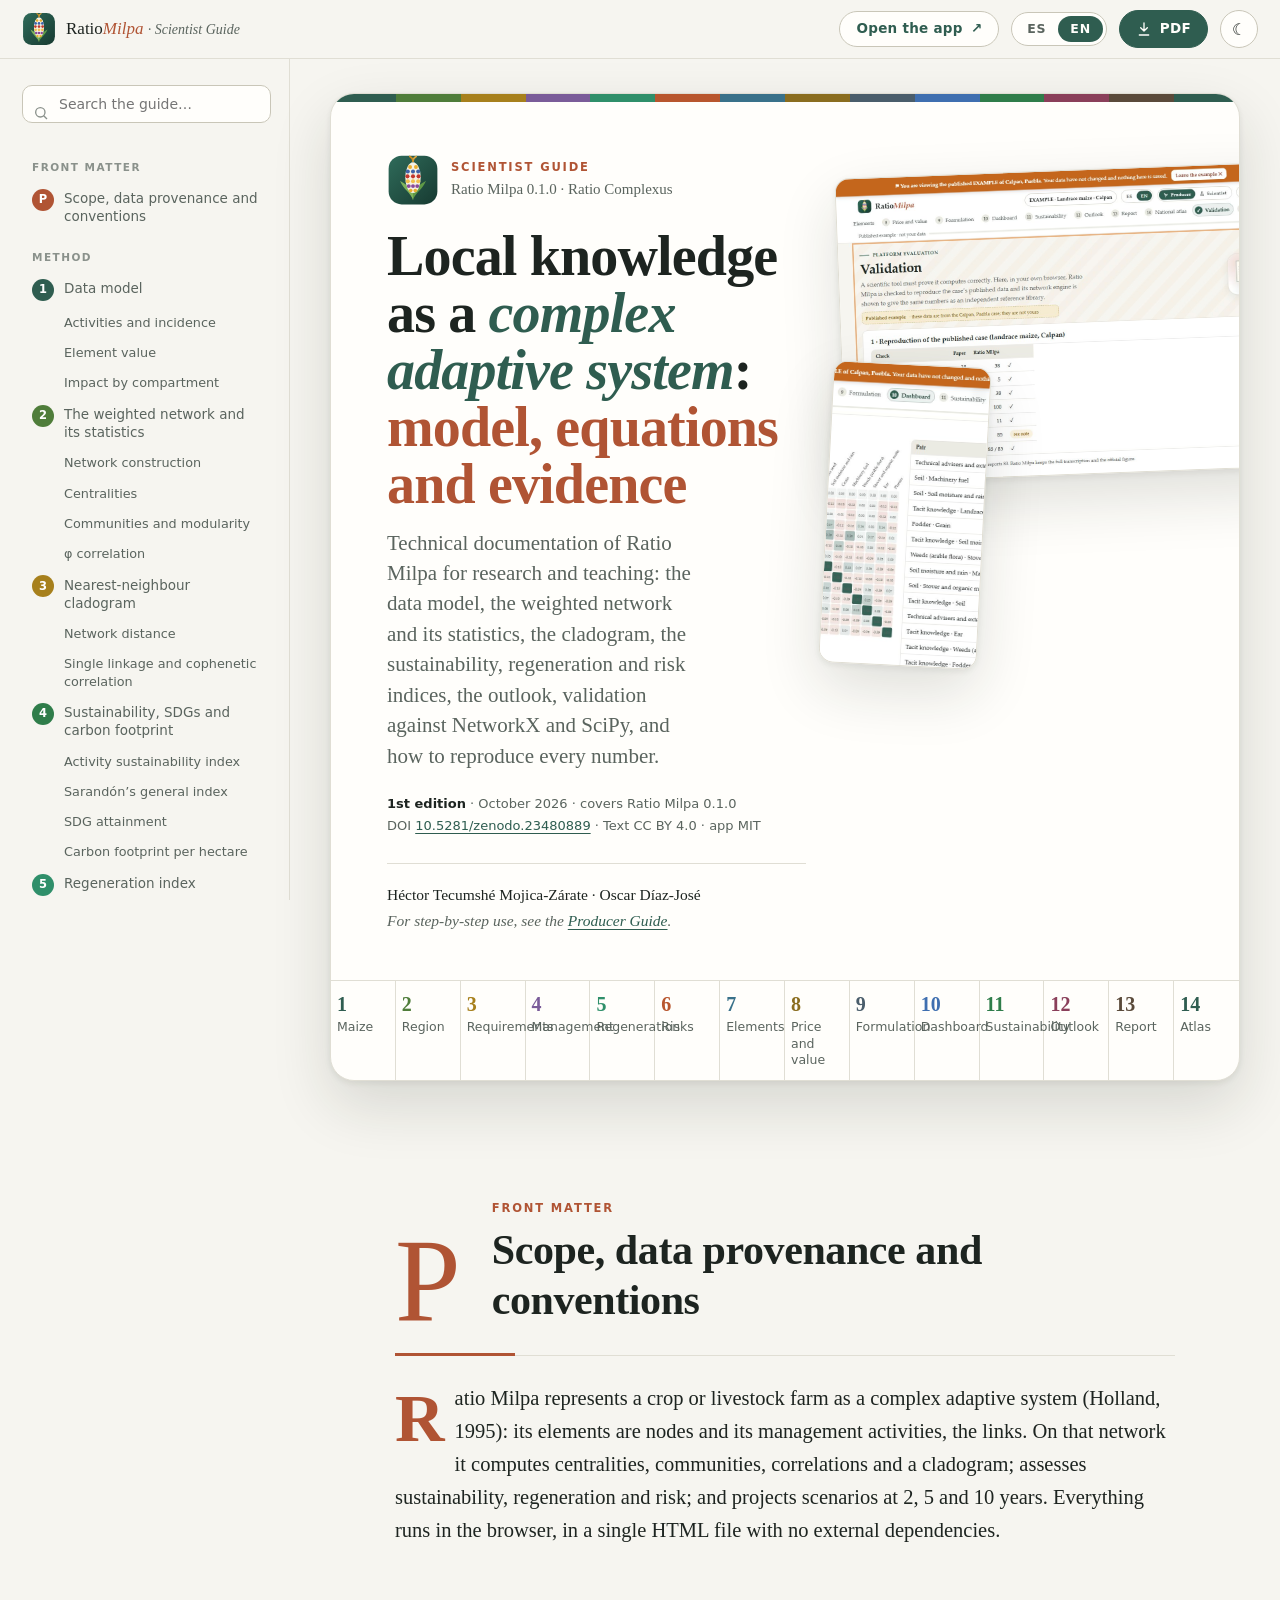
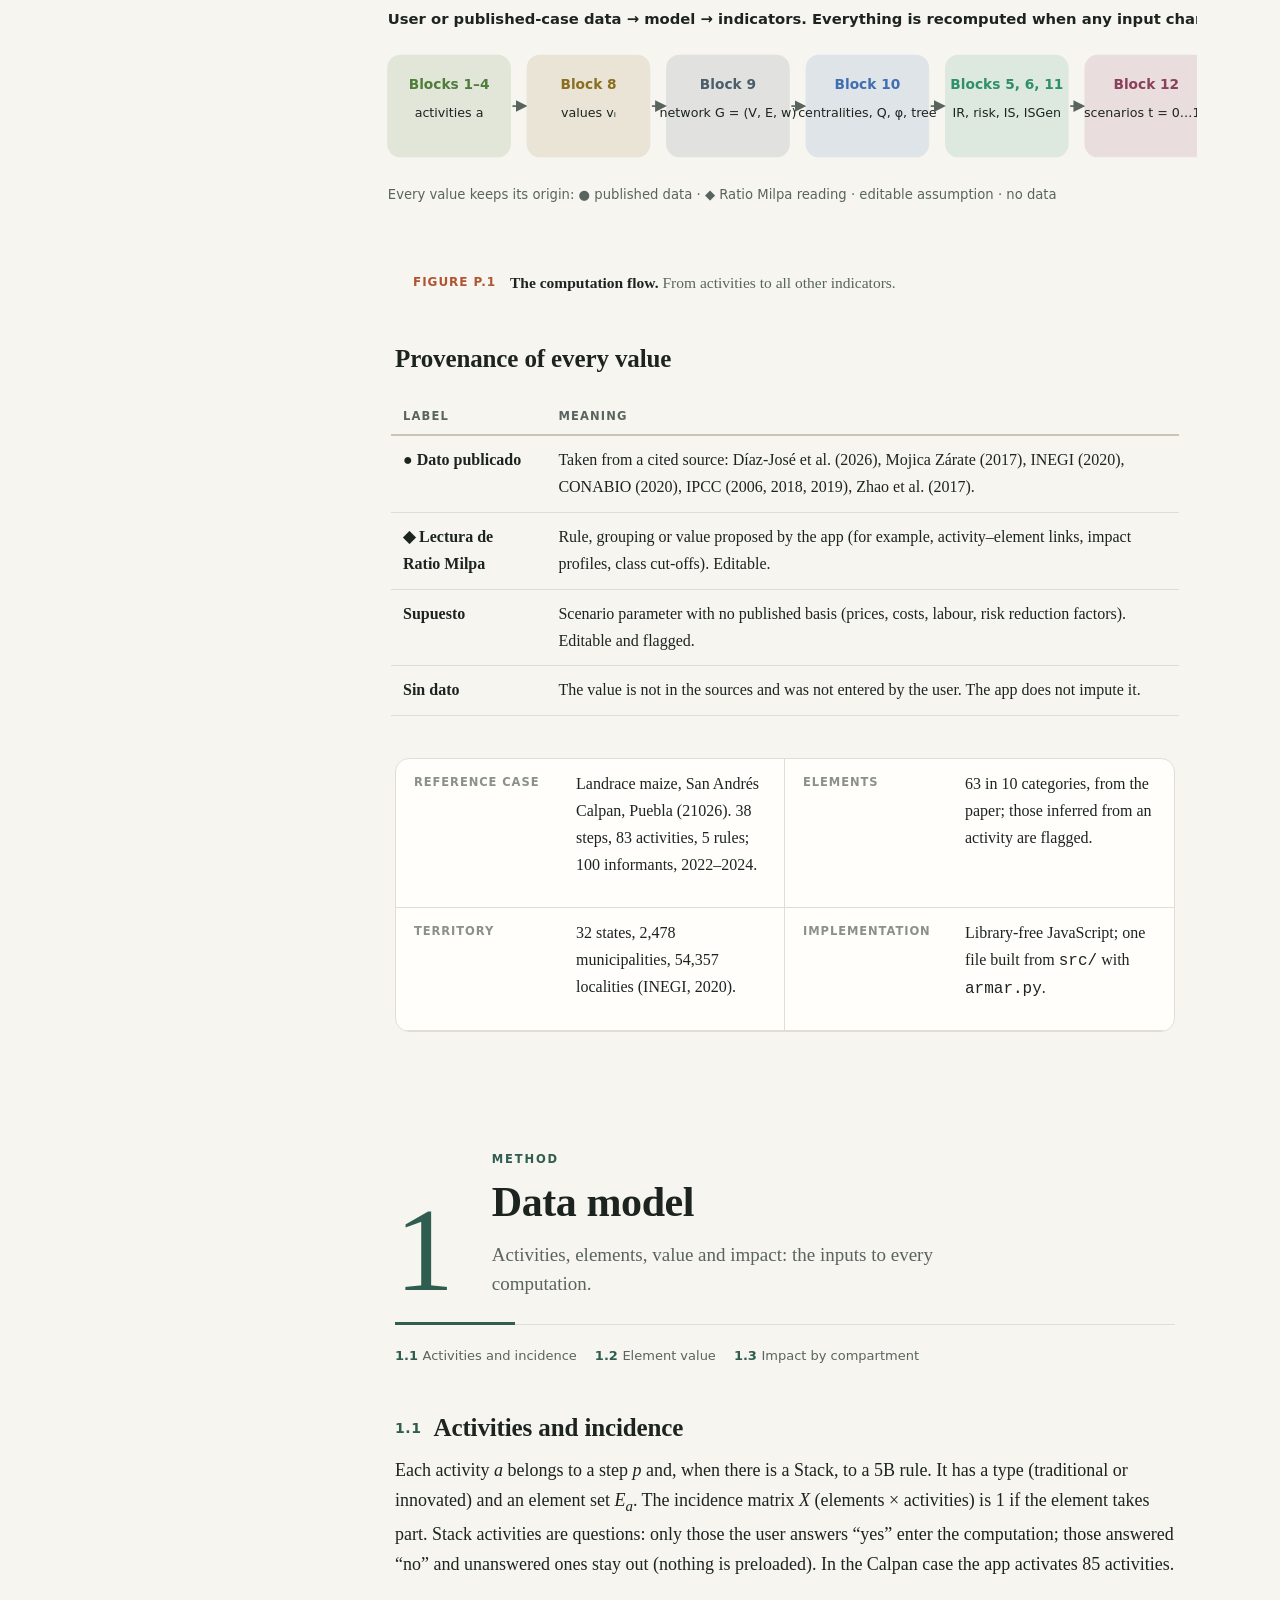
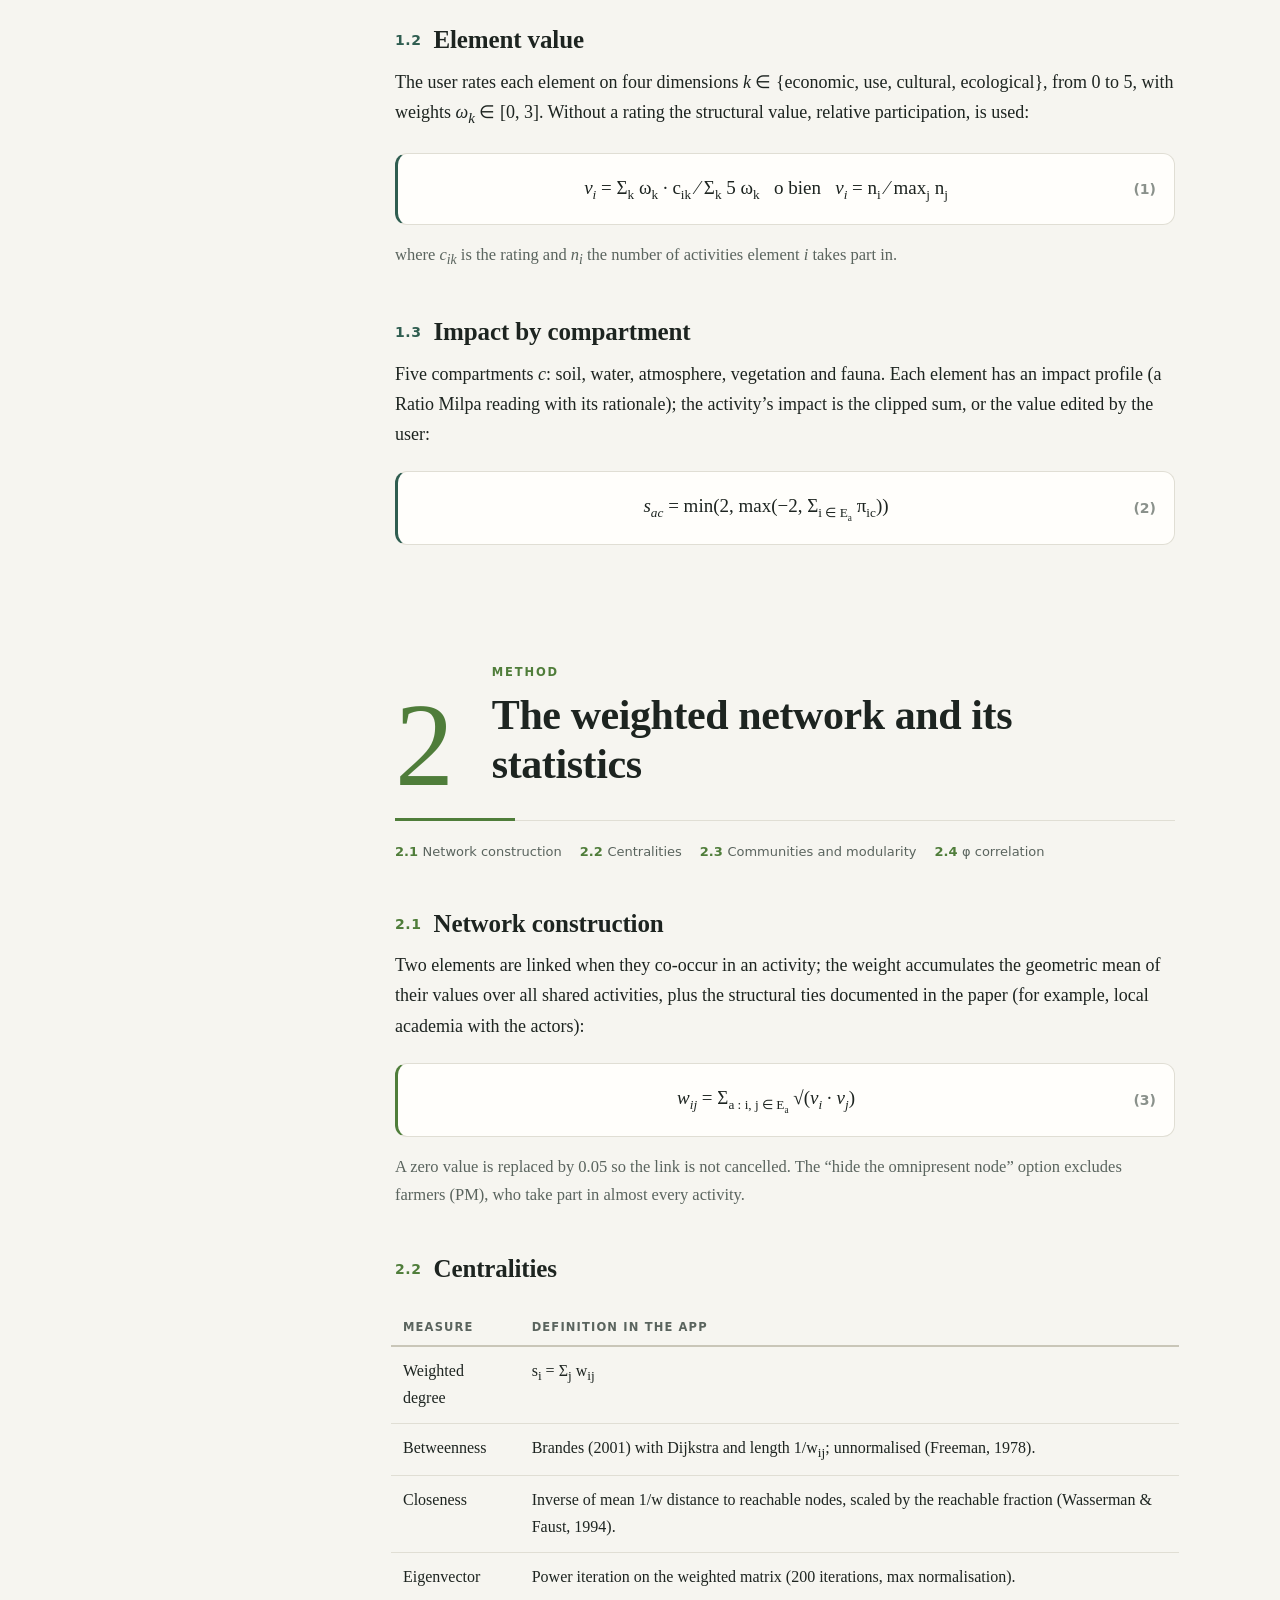
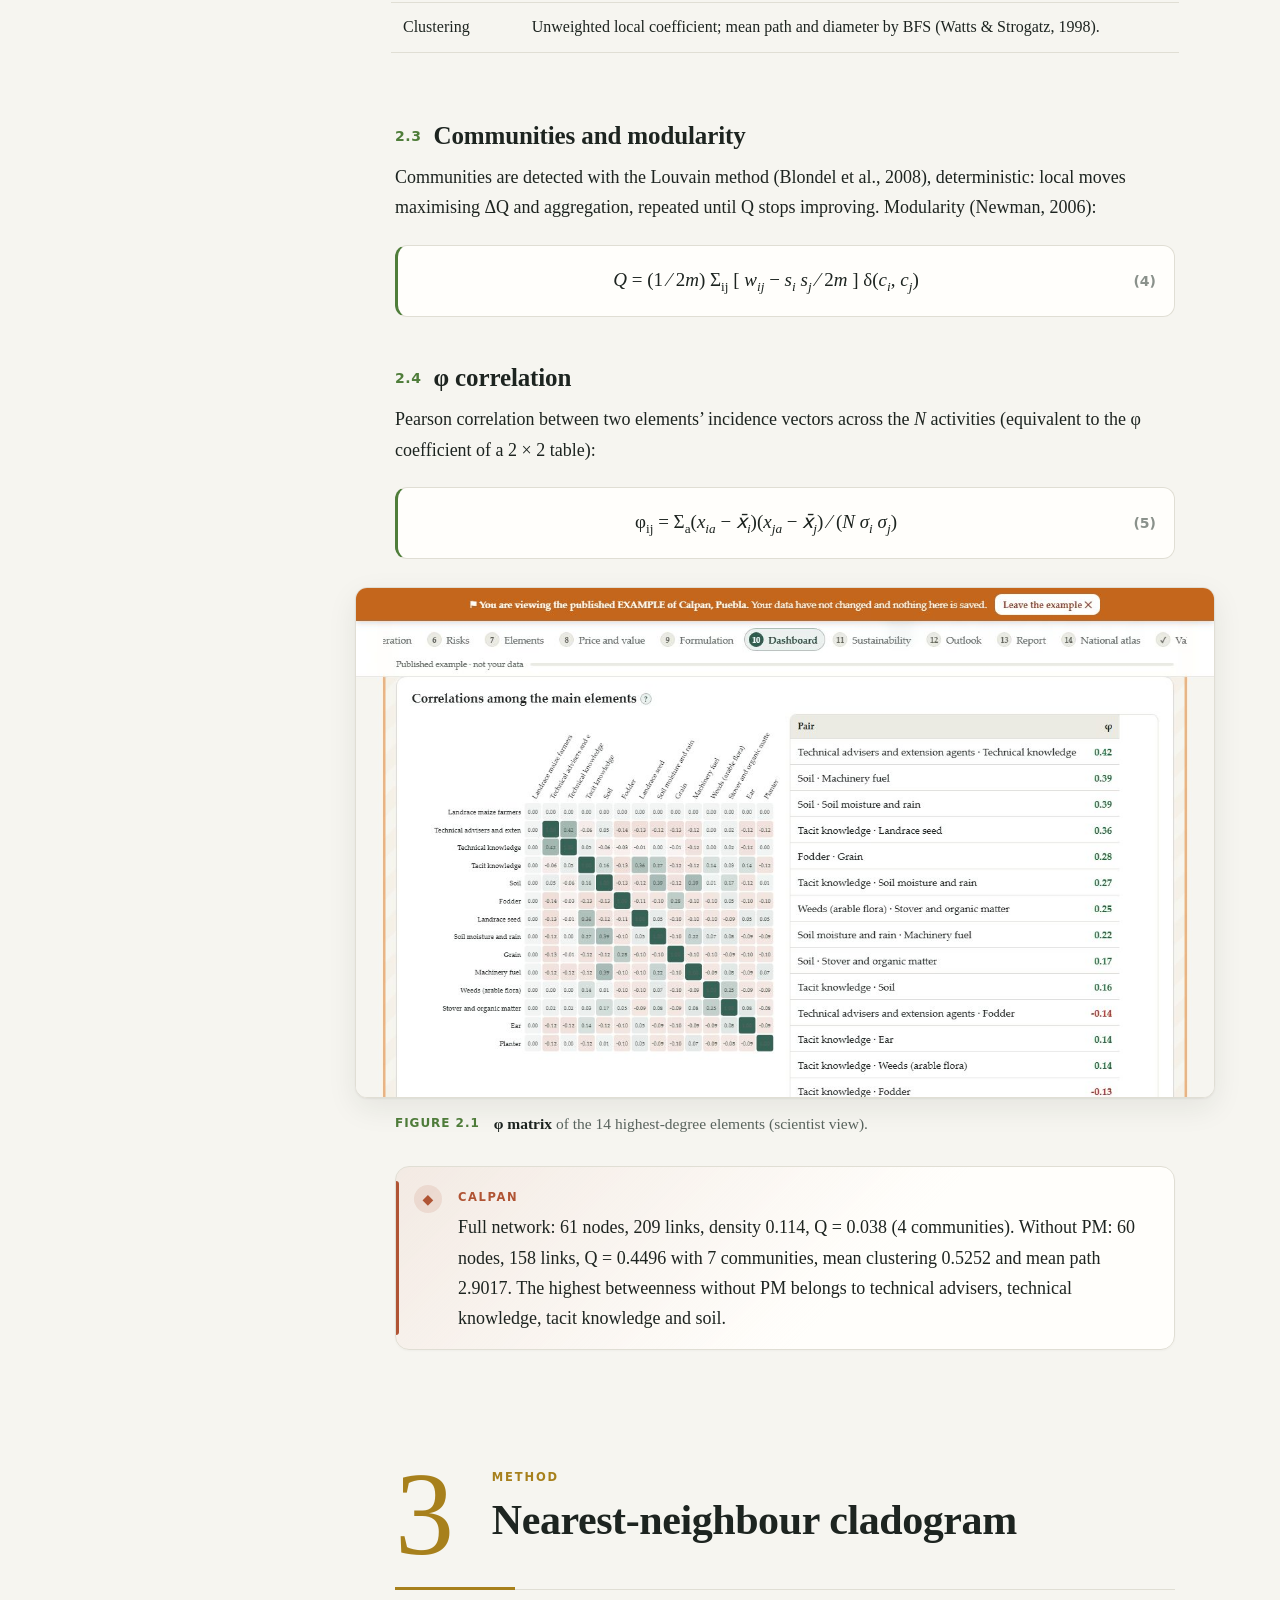
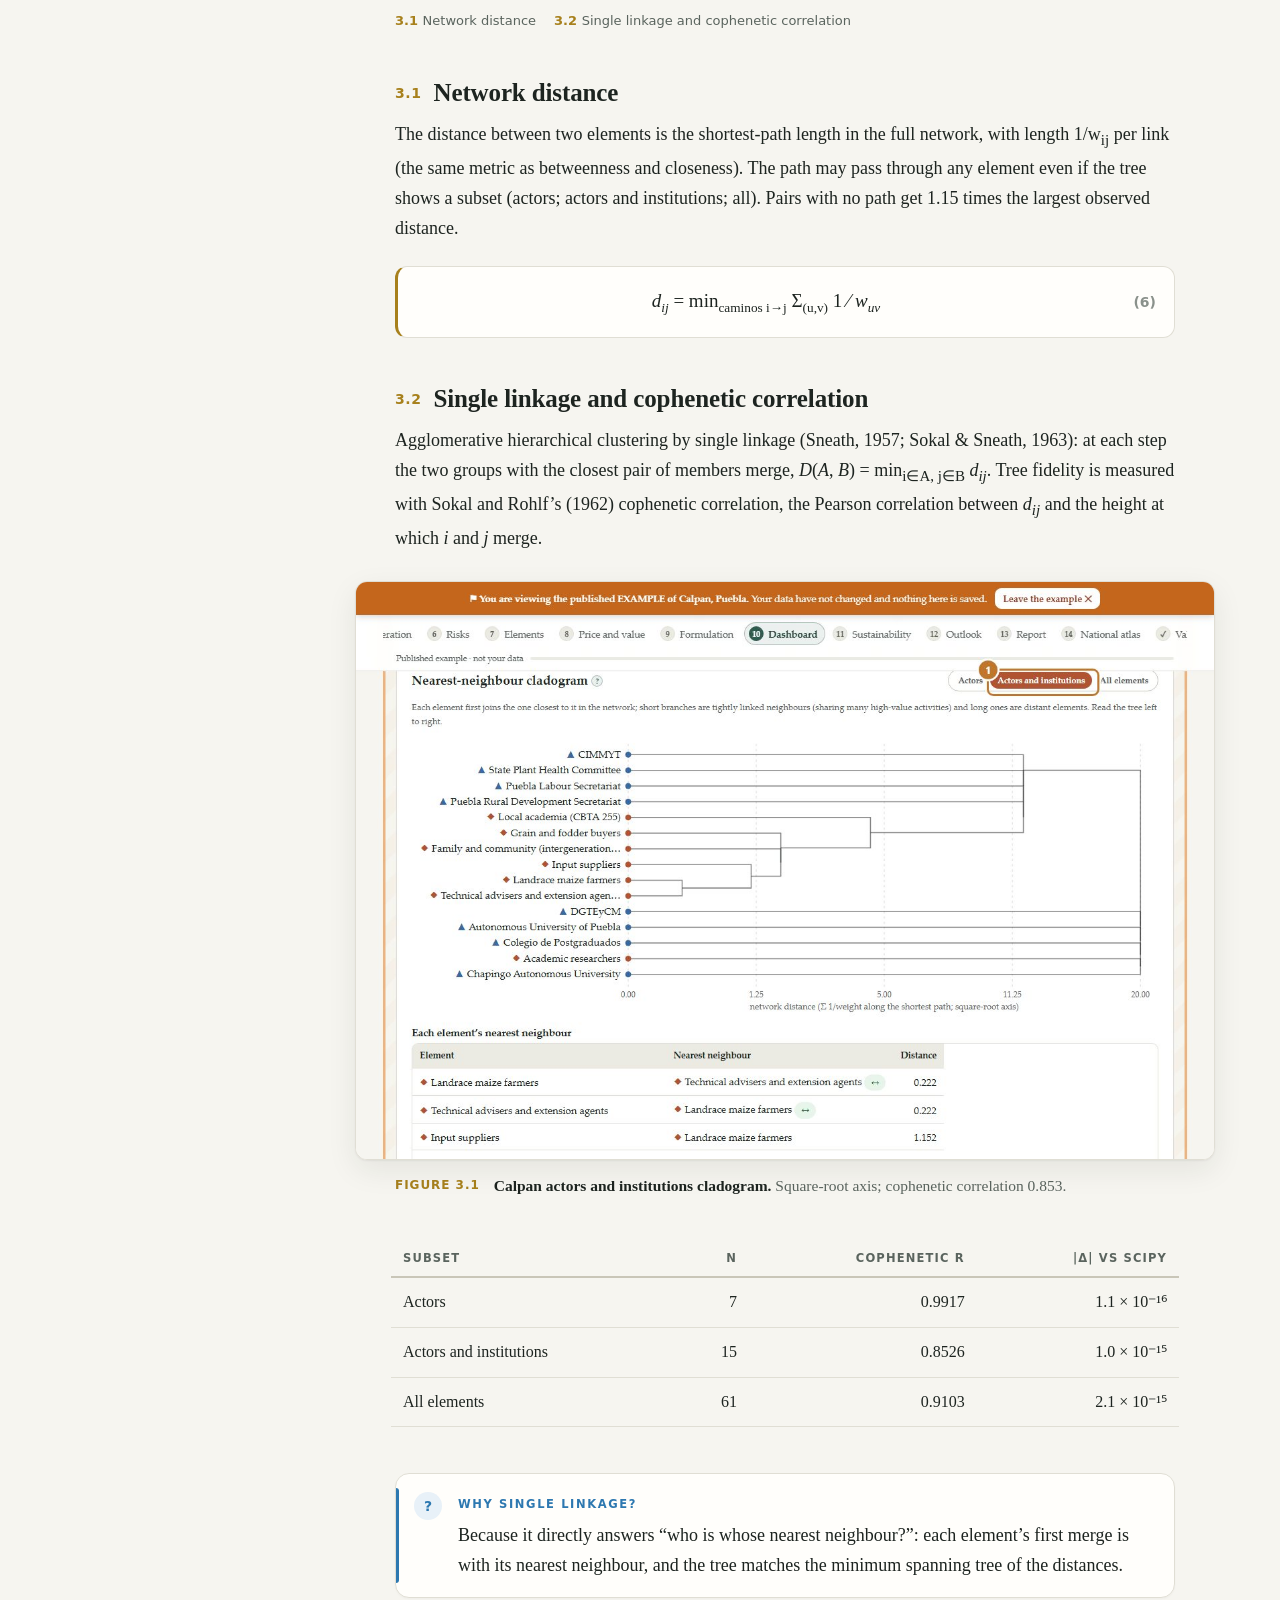
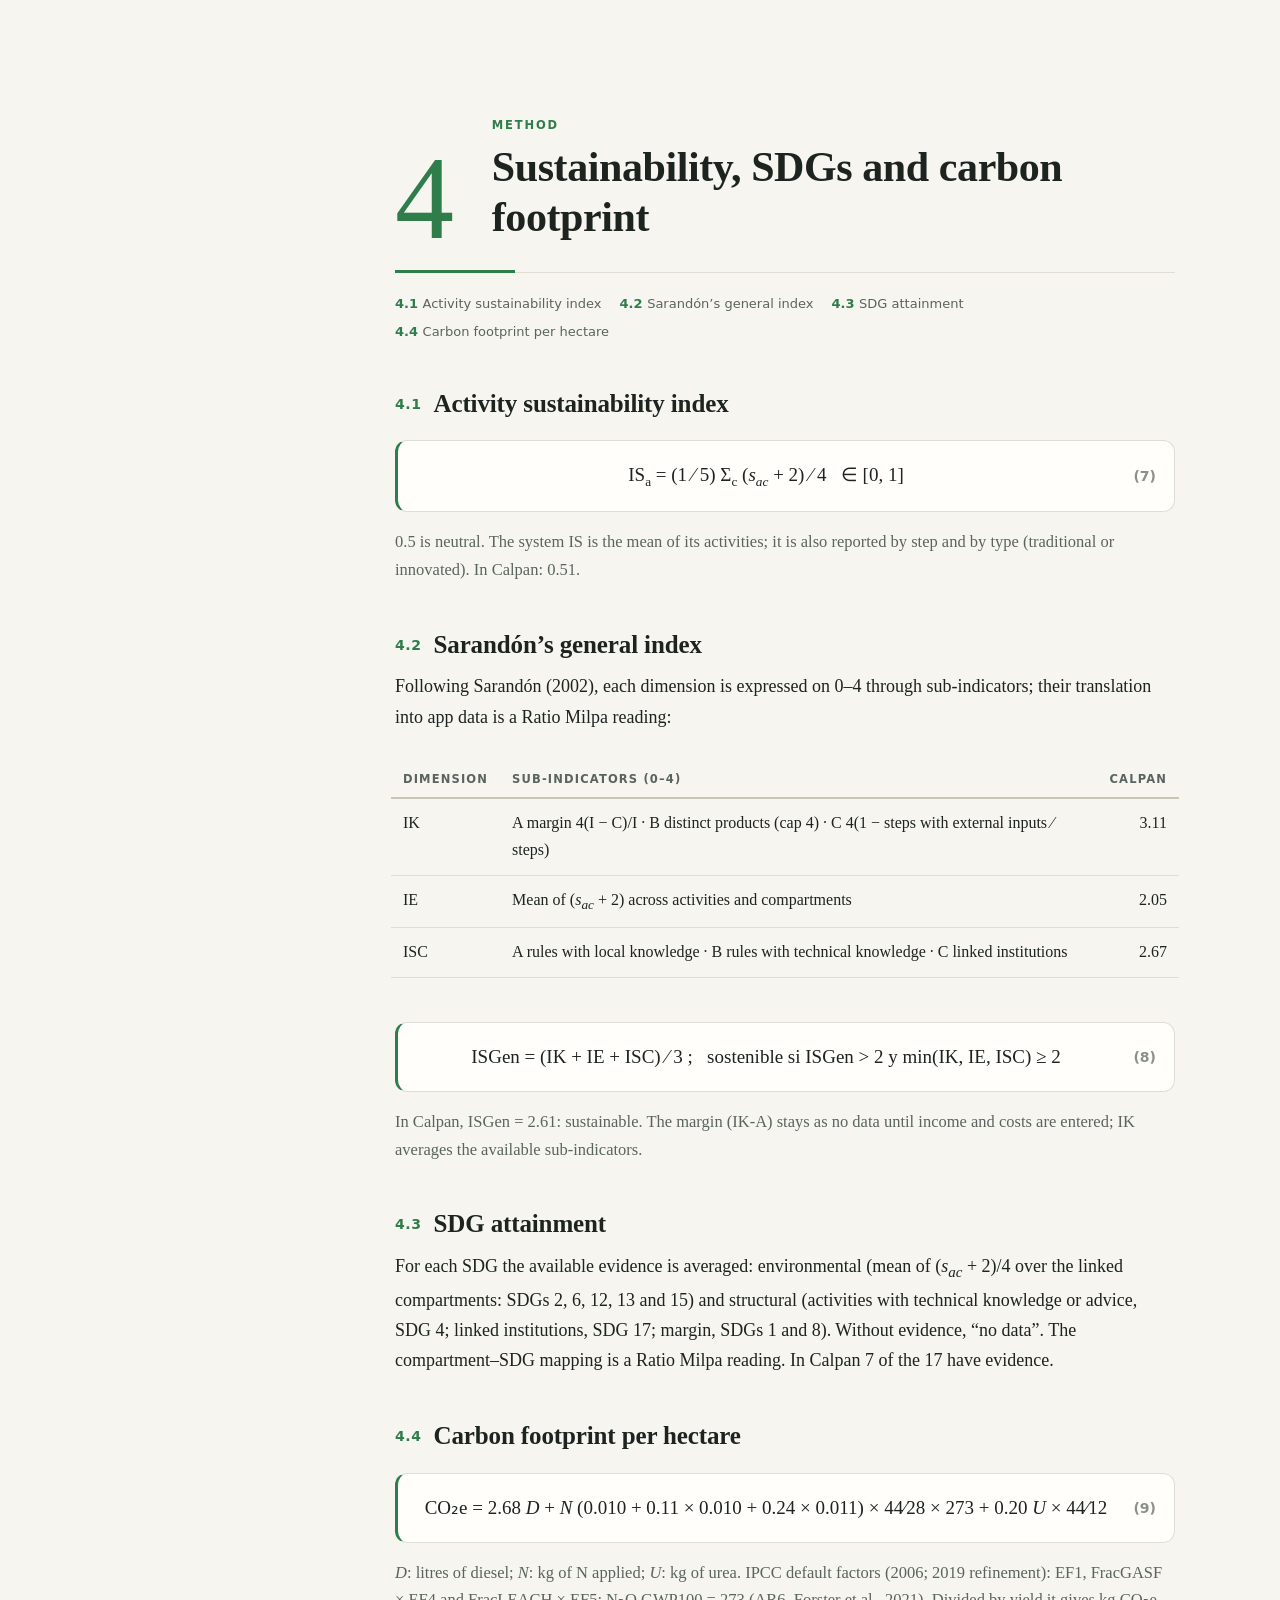
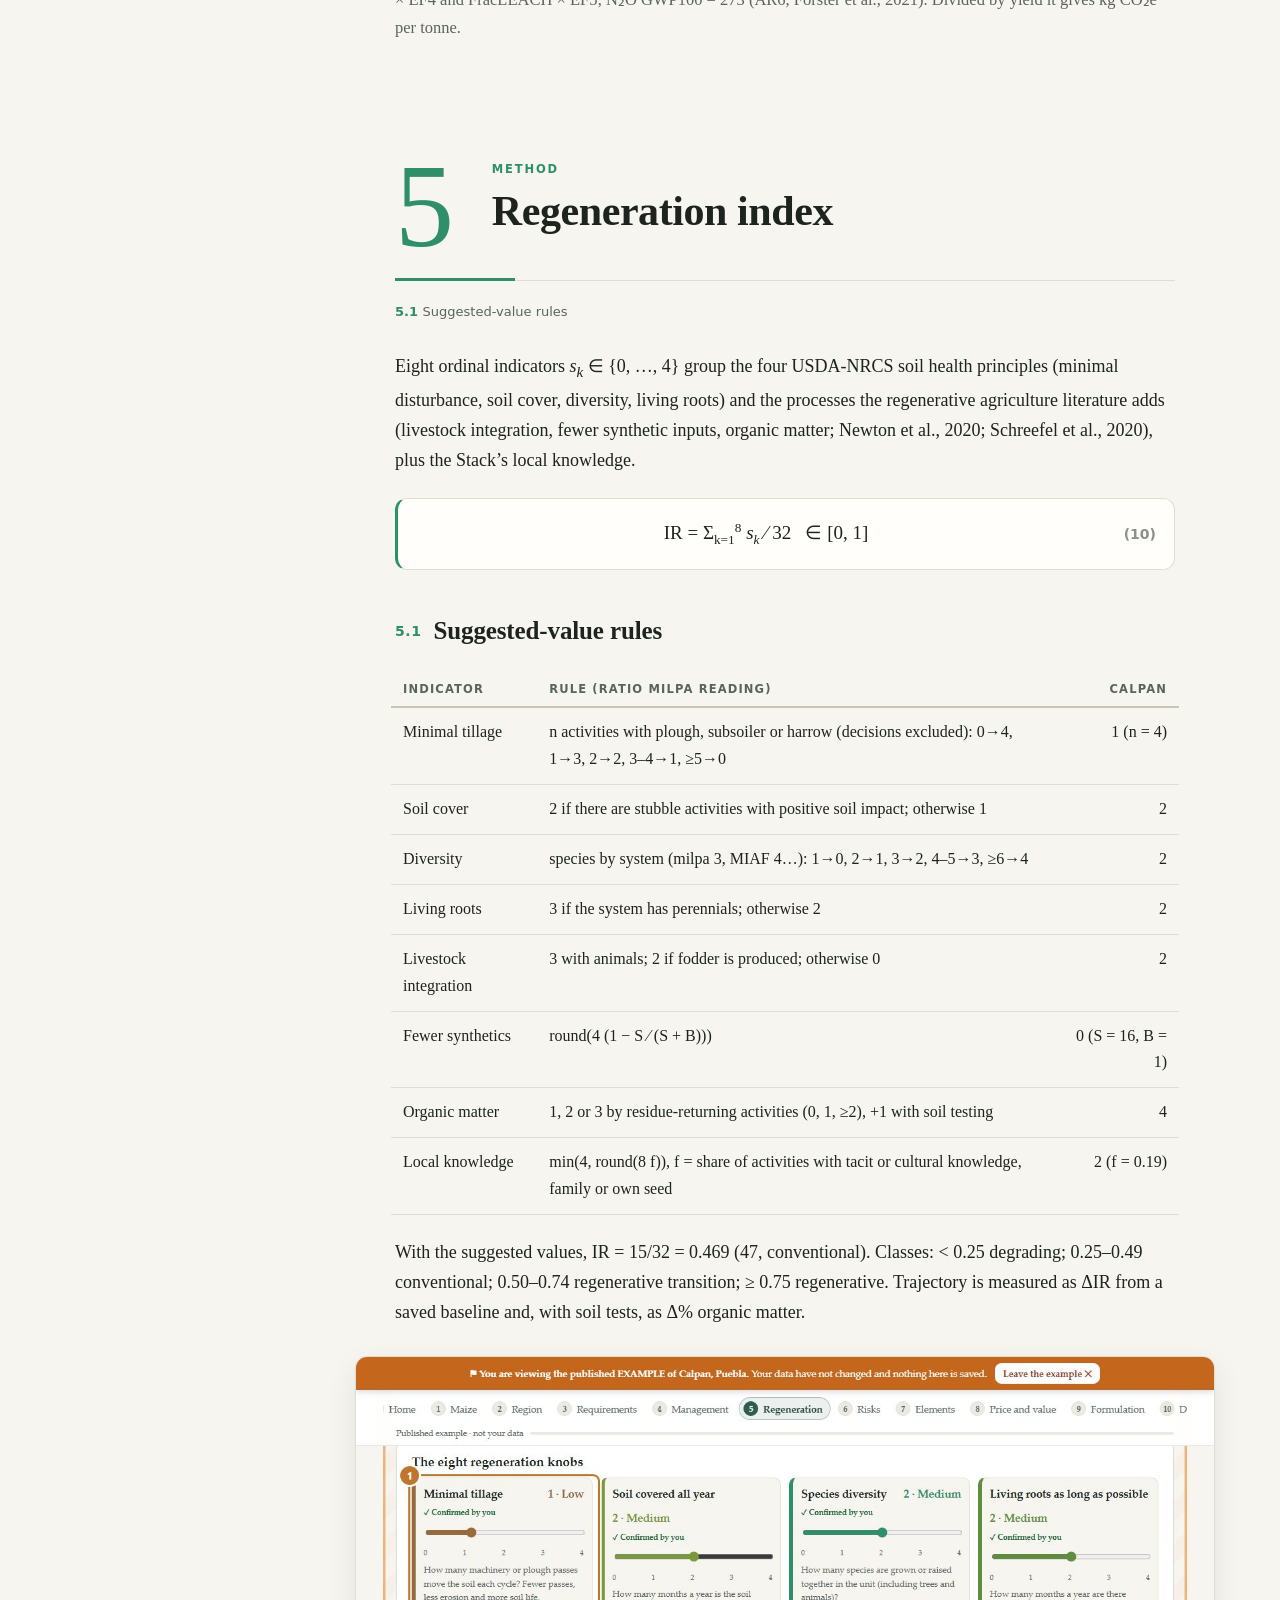
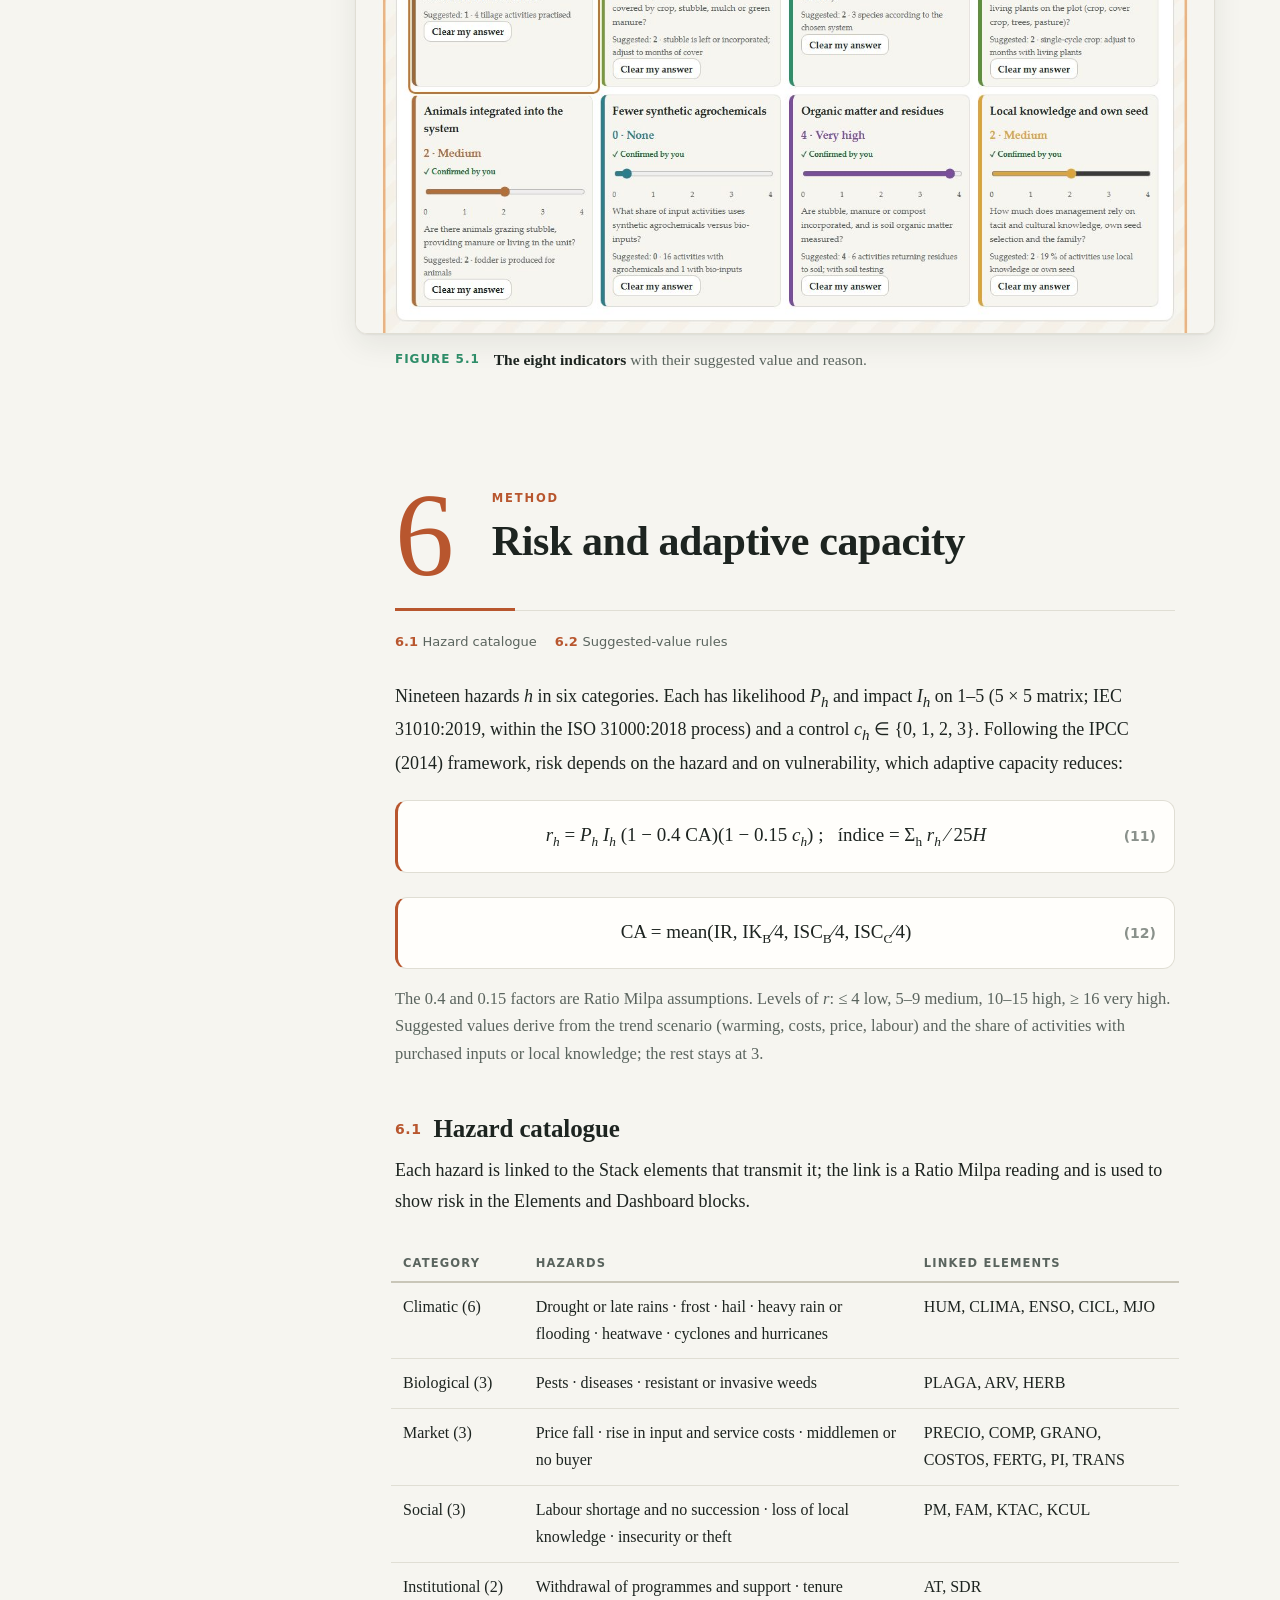
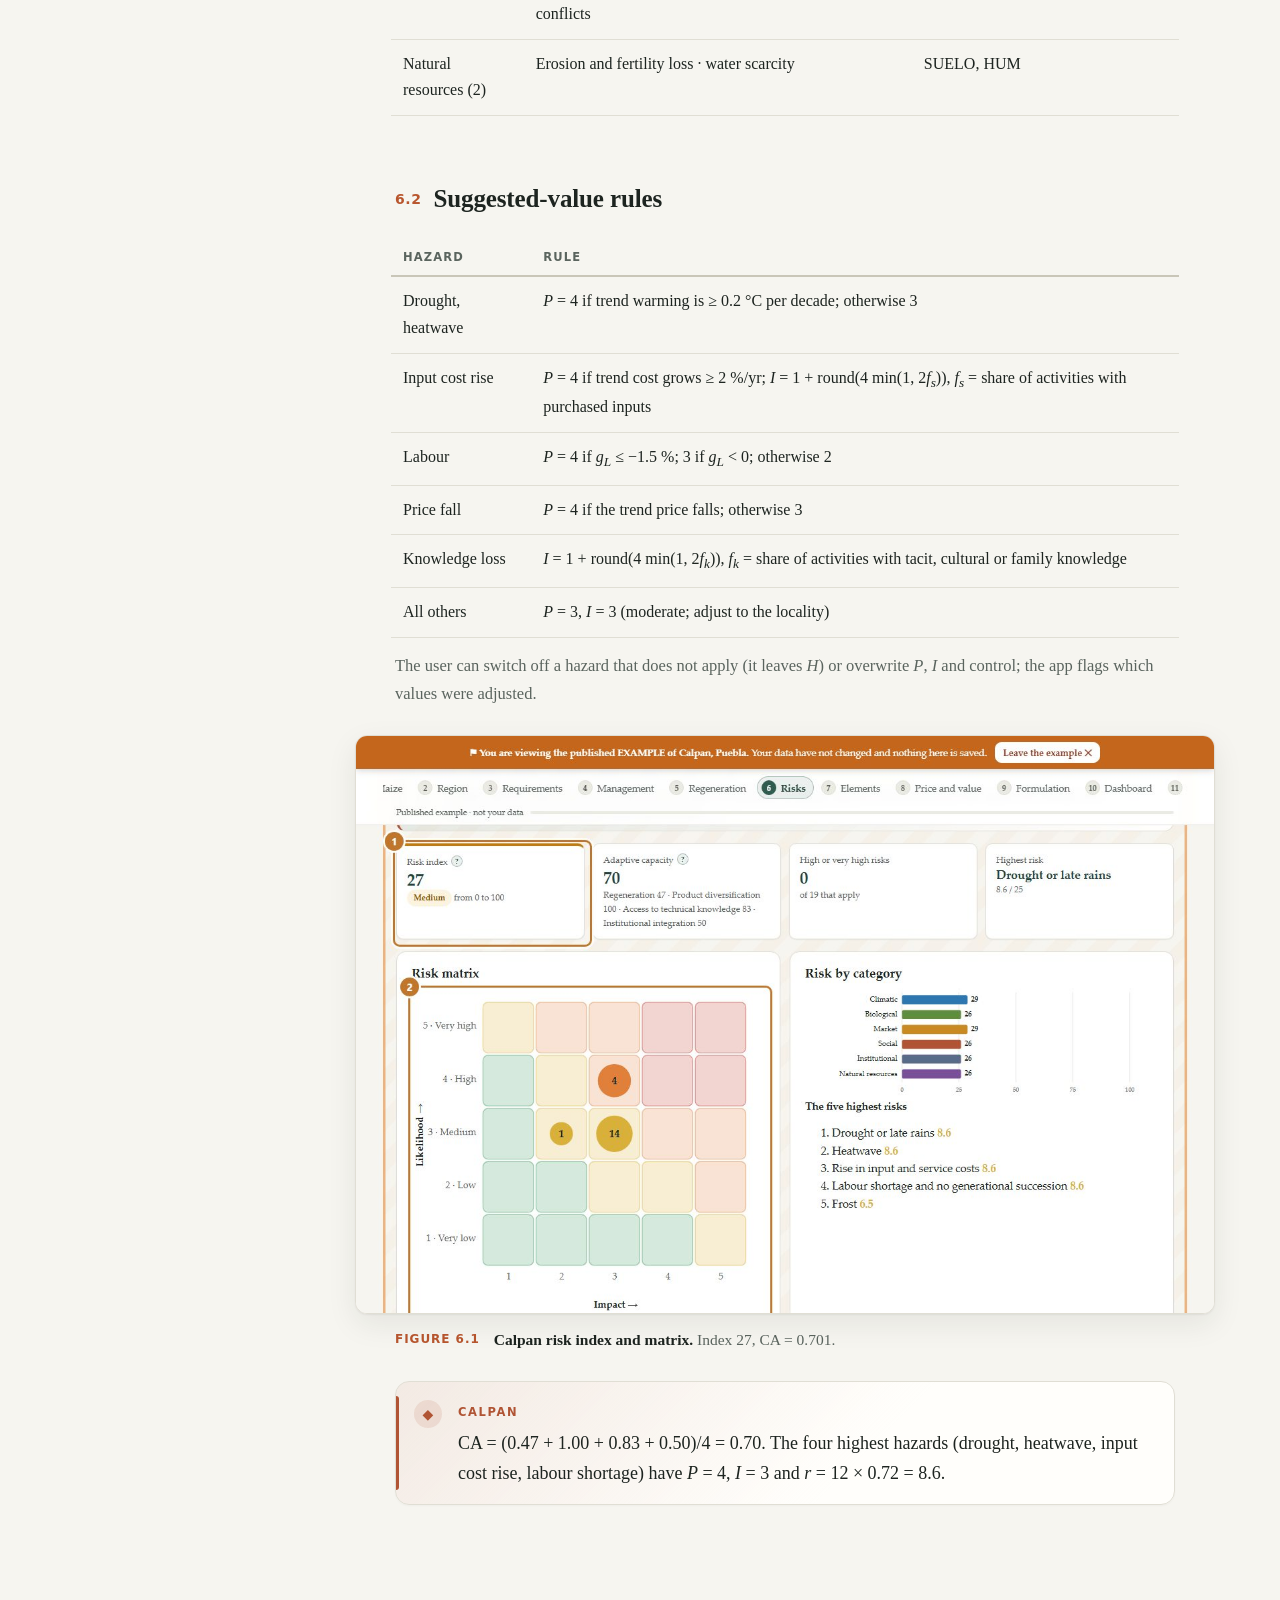
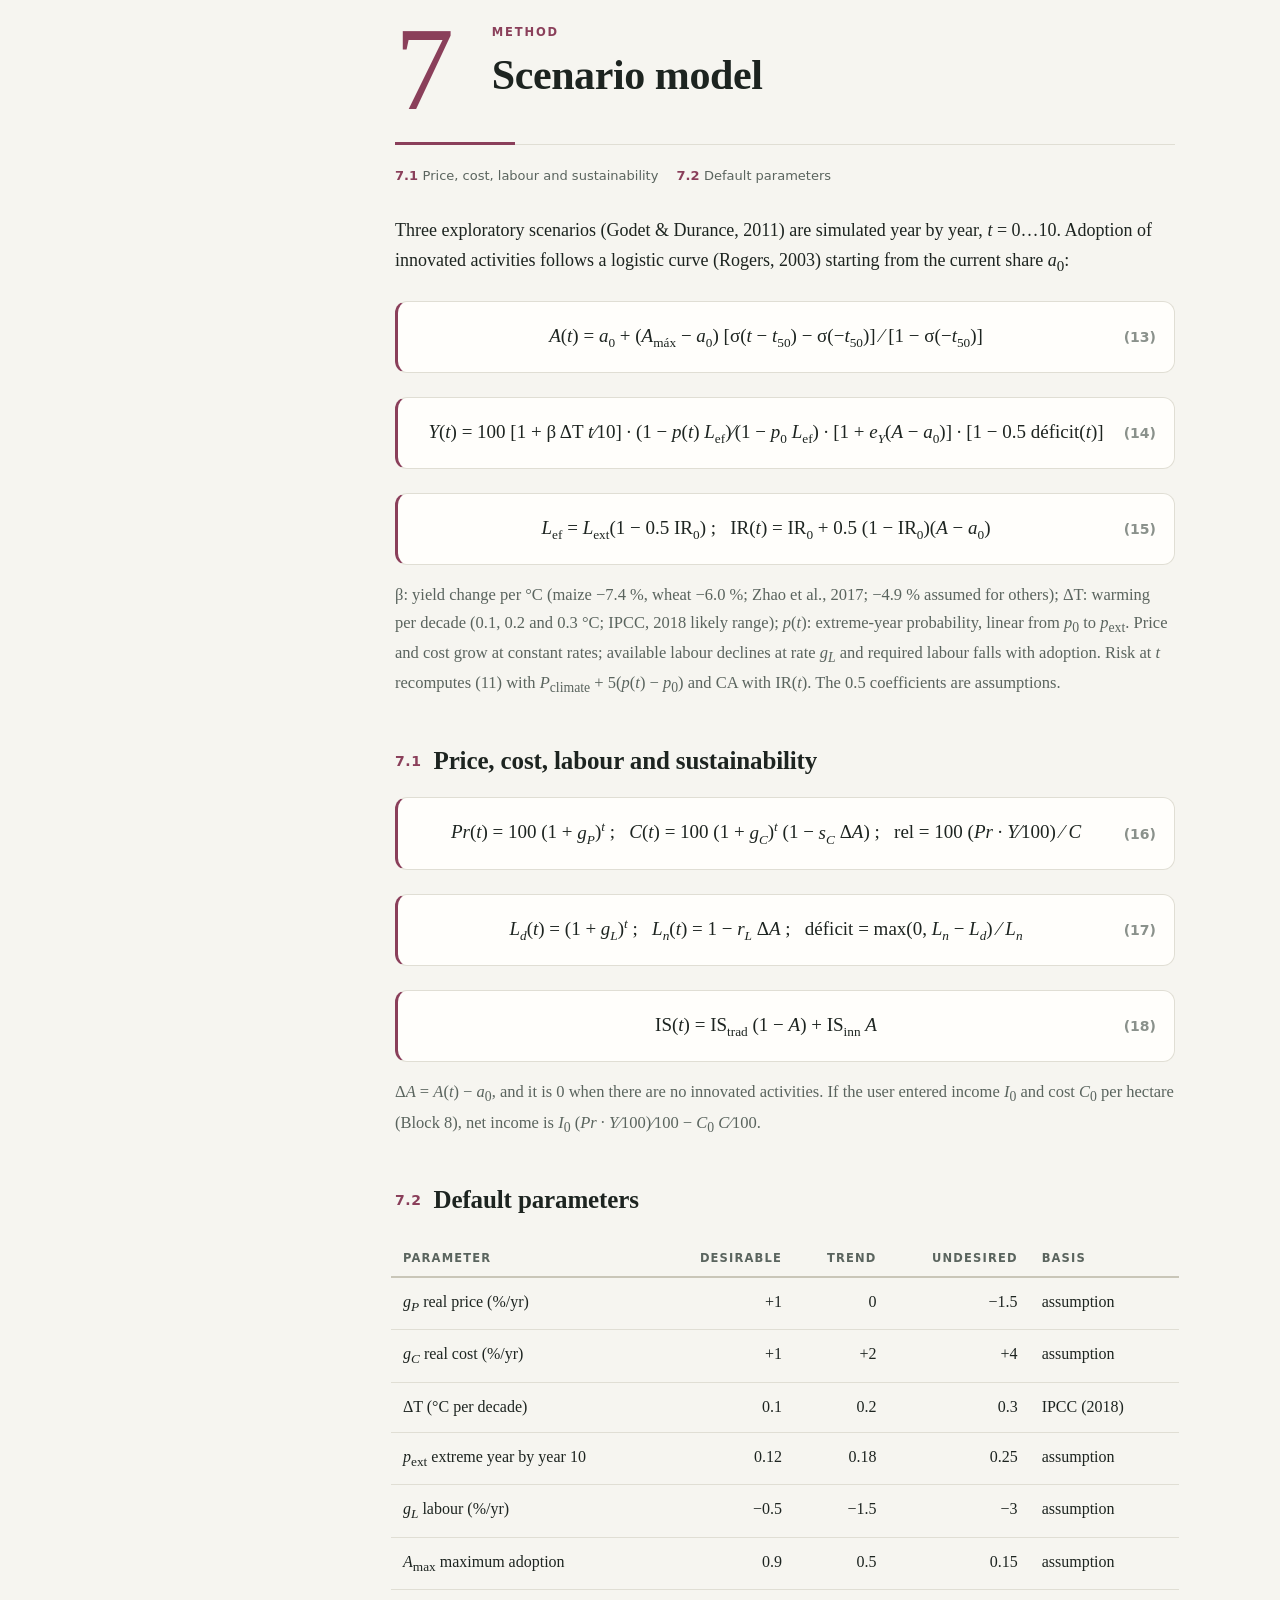
==== instructivo-cientifico.html @ de269cf3 "Instructivos 1.ª edición corregida: página legal con los dos autores; nuevos DOI 10.5281/zenodo.2348" ====
<!doctype html>
<html lang="es" data-lang="es">
<head>
<meta charset="utf-8">
<meta name="viewport" content="width=device-width, initial-scale=1">
<title>Ratio Milpa · Instructivo del Científico</title>
<meta name="description" content="Instructivo del Científico de Ratio Milpa: modelo, ecuaciones, validación y reproducibilidad. · Ratio Milpa Scientist Guide.">
<link rel="icon" href="logo.svg" type="image/svg+xml">
<style>

/* =====================================================================
   Ratio Milpa · Instructivos
   Misma familia visual que la app: serif clásica, verde pino y cobre.
   ===================================================================== */
:root{
  color-scheme: light;
  --bg:#f6f5f0; --paper:#fffefb; --soft:#efede5; --text:#1d2420; --muted:#5a645e; --faint:#8a918b;
  --line:#e0ded4; --line2:#c9c6b8;
  --pri:#2f5d50; --pri-d:#21453b; --pri-s:rgba(47,93,80,.09);
  --acc:#b05434; --acc-d:#8a3a1f; --acc-s:rgba(176,84,52,.12);
  --ok:#2f8f4a; --ok-s:#e9f5ec; --warn:#b5730c; --warn-s:#fcf3e2; --bad:#b8382e; --bad-s:#fbeae8; --info:#2d78b0; --info-s:#e8f1f8;
  --b1:#2f5d50; --b2:#4f7d3a; --b3:#a7801c; --b4:#7a5c99; --b5:#2f8f6a; --b6:#b8562e; --b7:#39718a; --b8:#8a6d1f; --b9:#4a5d6b; --b10:#3f6fb0; --b11:#2f7d4a; --b12:#8a3f5a; --b13:#5a4a3a; --b14:#2f5d50;
  --font:"Palatino Linotype",Palatino,"Book Antiqua","URW Palladio L",P052,"TeX Gyre Pagella",Georgia,serif;
  --sans:"Segoe UI",system-ui,-apple-system,"Helvetica Neue",Arial,sans-serif;
  --shadow:0 1px 2px rgba(30,36,24,.06),0 10px 30px rgba(30,36,24,.08);
  --shadow-lg:0 2px 6px rgba(30,36,24,.08),0 24px 60px rgba(30,36,24,.14);
  --r:14px; --side:290px; --col:780px;
}
@media (prefers-color-scheme: dark){
  :root:not([data-theme="light"]){
    color-scheme: dark;
    --bg:#121614; --paper:#191e1b; --soft:#202622; --text:#e7ebe5; --muted:#a9b2ab; --faint:#7c857e;
    --line:#2c342f; --line2:#3b453f;
    --pri:#8fc2ad; --pri-d:#b5dccb; --pri-s:rgba(143,194,173,.12);
    --acc:#ea926b; --acc-d:#f4b596; --acc-s:rgba(234,146,107,.14);
    --ok:#6cc488; --ok-s:rgba(108,196,136,.12); --warn:#e7b052; --warn-s:rgba(231,176,82,.12); --bad:#ee8a7f; --bad-s:rgba(238,138,127,.12); --info:#78b8e4; --info-s:rgba(120,184,228,.12);
    --b1:#8fc2ad; --b2:#a9cf7e; --b3:#e3c063; --b4:#bba3d6; --b5:#86d1a2; --b6:#ec9a72; --b7:#86c3dc; --b8:#e0c06e; --b9:#9fb4c2; --b10:#9dbbe8; --b11:#86d1a2; --b12:#e08aa8; --b13:#c9b6a3; --b14:#8fc2ad;
    --shadow:0 1px 2px rgba(0,0,0,.4),0 10px 30px rgba(0,0,0,.35); --shadow-lg:0 2px 6px rgba(0,0,0,.45),0 24px 60px rgba(0,0,0,.5);
  }
}
:root[data-theme="dark"]{
  color-scheme: dark;
  --bg:#121614; --paper:#191e1b; --soft:#202622; --text:#e7ebe5; --muted:#a9b2ab; --faint:#7c857e;
  --line:#2c342f; --line2:#3b453f;
  --pri:#8fc2ad; --pri-d:#b5dccb; --pri-s:rgba(143,194,173,.12);
  --acc:#ea926b; --acc-d:#f4b596; --acc-s:rgba(234,146,107,.14);
  --ok:#6cc488; --ok-s:rgba(108,196,136,.12); --warn:#e7b052; --warn-s:rgba(231,176,82,.12); --bad:#ee8a7f; --bad-s:rgba(238,138,127,.12); --info:#78b8e4; --info-s:rgba(120,184,228,.12);
  --b1:#8fc2ad; --b2:#a9cf7e; --b3:#e3c063; --b4:#bba3d6; --b5:#86d1a2; --b6:#ec9a72; --b7:#86c3dc; --b8:#e0c06e; --b9:#9fb4c2; --b10:#9dbbe8; --b11:#86d1a2; --b12:#e08aa8; --b13:#c9b6a3; --b14:#8fc2ad;
  --shadow:0 1px 2px rgba(0,0,0,.4),0 10px 30px rgba(0,0,0,.35); --shadow-lg:0 2px 6px rgba(0,0,0,.45),0 24px 60px rgba(0,0,0,.5);
}

/* ---------- idioma: solo se ve el activo ---------- */
html[data-lang="es"] [lang="en"]:not(html), html[data-lang="en"] [lang="es"]:not(html){display:none!important}

*{box-sizing:border-box}
html,body{overflow-x:clip}
html{scroll-behavior:smooth;scroll-padding-top:84px}
body{margin:0;background:var(--bg);color:var(--text);font-family:var(--font);font-size:18px;line-height:1.68;
  -webkit-font-smoothing:antialiased;text-rendering:optimizeLegibility;font-variant-numeric:lining-nums proportional-nums}
img{max-width:100%;display:block}
a{color:var(--pri);text-decoration-thickness:1px;text-underline-offset:3px}
b,strong{font-weight:700}
h1,h2,h3,h4{font-weight:700;line-height:1.18;color:var(--text);font-variant-numeric:lining-nums}
table,.num,.kpi b,figure figcaption .fn{font-variant-numeric:lining-nums tabular-nums}
.sc{font-variant:small-caps;letter-spacing:.06em}
.eyebrow{font-family:var(--sans);font-size:11.5px;font-weight:700;letter-spacing:.16em;text-transform:uppercase;color:var(--acc)}

/* ---------- barra superior ---------- */
.top{position:sticky;top:0;z-index:50;display:flex;align-items:center;gap:12px;padding:10px 22px;
  background:color-mix(in srgb,var(--bg) 86%,transparent);backdrop-filter:saturate(1.4) blur(12px);-webkit-backdrop-filter:saturate(1.4) blur(12px);border-bottom:1px solid var(--line)}
.top .brand{display:flex;align-items:center;gap:10px;text-decoration:none;color:var(--text);min-width:0}
.top .brand img{width:34px;height:34px;border-radius:9px;flex:none}
.top .brand span{font-size:17px;white-space:nowrap;overflow:hidden;text-overflow:ellipsis}
.top .brand i{color:var(--acc)}
.top .brand small{color:var(--muted);font-style:italic;font-size:14px}
.top .sp{flex:1}
.seg{display:inline-flex;border:1px solid var(--line2);border-radius:999px;padding:3px;background:var(--paper)}
.seg button{border:0;background:none;font:700 12.5px/1 var(--sans);letter-spacing:.06em;color:var(--muted);padding:7px 12px;border-radius:999px;cursor:pointer}
.seg button.on{background:var(--pri);color:var(--paper)}
:root[data-theme="dark"] .seg button.on{color:#10221b}
.ib{display:inline-grid;place-items:center;width:38px;height:38px;border-radius:50%;border:1px solid var(--line2);background:var(--paper);color:var(--text);cursor:pointer;font-size:16px;text-decoration:none}
.btn{display:inline-flex;align-items:center;gap:8px;border:1px solid var(--pri);background:var(--pri);color:var(--paper);font:700 13.5px/1 var(--sans);letter-spacing:.02em;padding:10px 16px;border-radius:999px;cursor:pointer;text-decoration:none}
.btn.ghost{background:var(--paper);color:var(--pri);border-color:var(--line2)}
.btn svg{width:16px;height:16px}
#leido{position:absolute;left:0;bottom:-1px;height:2px;width:0;background:linear-gradient(90deg,var(--pri),var(--acc))}
#menuBtn{display:none}

/* ---------- maqueta ---------- */
.layout{display:grid;grid-template-columns:var(--side) minmax(0,1fr);max-width:1320px;margin:0 auto}
aside.toc{position:sticky;top:59px;align-self:start;height:calc(100vh - 59px);overflow:auto;padding:26px 18px 40px 22px;border-right:1px solid var(--line);font-family:var(--sans);font-size:13.5px}
.search{position:relative;margin-bottom:18px}
.search input{width:100%;padding:10px 12px 10px 36px;border:1px solid var(--line2);border-radius:10px;background:var(--paper);color:var(--text);font:14px var(--sans)}
.search svg{position:absolute;left:11px;top:50%;width:16px;height:16px;transform:translateY(-50%);color:var(--faint)}
.search .hits{font-size:12px;color:var(--muted);margin:6px 2px 0;min-height:1em}
.toc ol{list-style:none;margin:0;padding:0}
.toc li{margin:1px 0}
.toc a{display:flex;gap:10px;align-items:baseline;padding:6px 10px;border-radius:8px;color:var(--muted);text-decoration:none;line-height:1.35}
.toc a:hover{background:var(--soft);color:var(--text)}
.toc a.act{background:var(--pri-s);color:var(--text);font-weight:600}
.toc .n{flex:none;display:inline-grid;place-items:center;width:22px;height:22px;border-radius:50%;font-size:11.5px;font-weight:700;color:#fff;background:var(--c,var(--faint))}
:root[data-theme="dark"] .toc .n{color:#111}
.toc .sub a{padding-left:42px;font-size:12.8px}
.toc .sub a.act{font-weight:600}
.toc .grp{margin:18px 10px 6px;font-size:10.5px;font-weight:700;letter-spacing:.14em;text-transform:uppercase;color:var(--faint)}
.toc li.hide{display:none}

main{min-width:0;padding:0 40px 120px}
.doc{max-width:var(--col);margin:0 auto}

/* ---------- portada ---------- */
.cover{position:relative;margin:34px auto 30px;max-width:1040px;border-radius:24px;overflow:hidden;background:var(--paper);box-shadow:var(--shadow-lg);border:1px solid var(--line)}
.cover .band{display:flex;height:8px}.cover .band i{flex:1}
.cover .in{display:grid;grid-template-columns:1.1fr .9fr;gap:34px;padding:52px 56px 46px}
.cover .kick{display:flex;align-items:center;gap:12px;margin-bottom:22px}
.cover .kick img{width:52px;height:52px;border-radius:13px}
.cover h1{font-size:clamp(38px,4.6vw,56px);margin:0 0 6px;letter-spacing:-.015em;line-height:1.02}
.cover h1 em{font-style:italic;color:var(--pri);font-weight:600}
.cover h1 .a{color:var(--acc)}
.cover .sub{font-size:21px;color:var(--muted);margin:14px 0 22px;max-width:30ch;line-height:1.45}
.cover .meta{font-family:var(--sans);font-size:13px;color:var(--muted);line-height:1.7}
.cover .meta b{color:var(--text)}
.cover .who{margin-top:26px;padding-top:18px;border-top:1px solid var(--line);font-size:15.5px}
.cover .who span{color:var(--muted);font-style:italic}
.cover .art{position:relative;min-height:380px}
.cover .art .frame{position:absolute;right:-110px;top:16px;width:calc(100% + 110px);border-radius:14px;overflow:hidden;box-shadow:var(--shadow-lg);border:1px solid var(--line);transform:rotate(-2.2deg)}
.cover .art .frame.b{top:210px;right:auto;left:-14px;width:46%;transform:rotate(3deg)}
.cover .steps{display:grid;grid-template-columns:repeat(14,minmax(0,1fr));border-top:1px solid var(--line);font-family:var(--sans)}
.cover .steps div{padding:10px 6px 12px;border-right:1px solid var(--line);font-size:12.5px;color:var(--muted);line-height:1.3}
.cover .steps div:last-child{border-right:0}
.cover .steps b{display:block;font-size:20px;font-family:var(--font);color:var(--c);margin-bottom:2px}

/* ---------- capítulos ---------- */
.chap{position:relative;margin-top:80px;padding-top:4px}
.chap-head{position:relative;display:grid;grid-template-columns:auto 1fr;gap:4px 26px;align-items:end;padding:34px 0 26px;margin-bottom:26px;border-bottom:1px solid var(--line)}
.chap-head .big{grid-row:span 3;font-size:118px;line-height:.8;font-weight:400;color:var(--c);font-variant-numeric:lining-nums;letter-spacing:-.04em}
.chap-head .eyebrow{color:var(--c)}
.chap-head h2{font-size:clamp(30px,3.6vw,42px);margin:4px 0 0;letter-spacing:-.01em;padding-right:76px}
.chap-head p{grid-column:2;margin:10px 0 0;color:var(--muted);font-size:19px;line-height:1.5;max-width:56ch}
.chap-head .rule{position:absolute;left:0;bottom:-1px;width:120px;height:3px;background:var(--c)}
.chap-head .ico{position:absolute;right:0;top:20px;width:64px;height:64px;color:var(--c);opacity:.9}
.inchap{display:flex;flex-wrap:wrap;gap:6px 18px;margin:-6px 0 28px;font-family:var(--sans);font-size:13px}
.inchap a{color:var(--muted);text-decoration:none}
.inchap a::before{content:attr(data-n)" ";color:var(--c);font-weight:700}
.inchap a:hover{color:var(--text)}

h3{font-size:25px;margin:46px 0 12px;letter-spacing:-.005em;scroll-margin-top:84px}
h3 .sn{font-family:var(--sans);font-size:14px;font-weight:700;color:var(--c,var(--acc));margin-right:12px;vertical-align:3px;letter-spacing:.04em}
h4{font-size:19px;margin:28px 0 8px}
p{margin:0 0 16px}
.lead{font-size:20.5px;line-height:1.6;color:var(--text)}
.lead::first-letter{float:left;font-size:3.35em;line-height:.9;padding:6px 10px 0 0;color:var(--c,var(--pri));font-weight:600}
ul,ol{padding-left:24px;margin:0 0 18px}
li{margin:5px 0}
li::marker{color:var(--c,var(--acc))}
kbd,.ui{font-family:var(--sans);font-size:.78em;font-weight:700;letter-spacing:.01em;white-space:nowrap;padding:3px 9px 3px;border-radius:7px;border:1px solid var(--line2);border-bottom-width:2px;background:var(--paper);color:var(--text);vertical-align:1px}
.ui.pri{background:var(--pri);border-color:var(--pri-d);color:var(--paper)}
.path{font-family:var(--sans);font-size:.8em;font-weight:600;color:var(--pri);white-space:nowrap}
.path i{font-style:normal;color:var(--faint);margin:0 5px}
.val{font-family:var(--sans);font-size:.84em;font-weight:600;background:var(--soft);padding:1px 7px;border-radius:5px;white-space:nowrap}

/* ---------- recuadros ---------- */
.box{position:relative;margin:24px 0;padding:18px 22px 16px 62px;border-radius:var(--r);background:var(--paper);border:1px solid var(--line);box-shadow:0 1px 2px rgba(0,0,0,.03)}
.box::before{content:"";position:absolute;left:0;top:14px;bottom:14px;width:3px;border-radius:0 3px 3px 0;background:var(--k)}
.box .bi{position:absolute;left:18px;top:18px;width:28px;height:28px;border-radius:50%;display:grid;place-items:center;background:var(--ks);color:var(--k);font:700 14px/1 var(--sans)}
.box .bt{display:block;font:700 11.5px/1.2 var(--sans);letter-spacing:.14em;text-transform:uppercase;color:var(--k);margin:6px 0 8px}
.box p:last-child,.box ul:last-child,.box ol:last-child{margin-bottom:0}
.box.tip{--k:var(--pri);--ks:var(--pri-s)}
.box.warn{--k:var(--warn);--ks:var(--warn-s);background:color-mix(in srgb,var(--warn-s) 55%,var(--paper))}
.box.why{--k:var(--info);--ks:var(--info-s)}
.box.farm{--k:var(--acc);--ks:var(--acc-s);background:linear-gradient(135deg,color-mix(in srgb,var(--acc-s) 70%,var(--paper)),var(--paper) 60%)}
.box.rule{--k:var(--ok);--ks:var(--ok-s)}
.box.rule table{margin:6px 0 2px}
.box.rule td:first-child{min-width:200px}

/* ---------- reglas de decisión ---------- */
table{width:100%;border-collapse:collapse;margin:14px 0 22px;font-size:16px}
th{font:700 11.5px/1.3 var(--sans);letter-spacing:.1em;text-transform:uppercase;color:var(--muted);text-align:left;padding:10px 12px;border-bottom:2px solid var(--line2)}
td{padding:11px 12px;border-bottom:1px solid var(--line);vertical-align:top}
td.r,th.r{text-align:right}
tr.hl td{background:var(--acc-s)}
.tbl{overflow-x:auto;margin:0 -4px}
.dot{display:inline-block;width:10px;height:10px;border-radius:50%;margin-right:8px;vertical-align:1px;background:var(--k)}
.dot.ok{--k:var(--ok)} .dot.warn{--k:var(--warn)} .dot.bad{--k:var(--bad)} .dot.info{--k:var(--info)}
.badge{display:inline-block;font:700 12px/1 var(--sans);padding:5px 10px;border-radius:999px;white-space:nowrap}
.badge.ok{background:var(--ok-s);color:var(--ok)} .badge.warn{background:var(--warn-s);color:var(--warn)} .badge.info{background:var(--info-s);color:var(--info)} .badge.acc{background:var(--acc-s);color:var(--acc-d)} .badge.pri{background:var(--pri-s);color:var(--pri)}

/* ---------- figuras con marcas ---------- */
figure{margin:28px -40px 30px;padding:0}
figure.narrow{margin-left:0;margin-right:0}
.shot{position:relative;border-radius:12px;overflow:hidden;border:1px solid var(--line);box-shadow:var(--shadow);background:var(--paper);cursor:zoom-in}
.shot img{width:100%;height:auto}
.mk{position:absolute;pointer-events:none}
.mk .ring{position:absolute;inset:-5px;border:2.5px solid var(--acc);border-radius:10px;box-shadow:0 0 0 4px color-mix(in srgb,var(--acc) 18%,transparent)}
.mk .num{position:absolute;left:-14px;top:-14px;width:28px;height:28px;border-radius:50%;background:var(--acc);color:#fff;font:700 14px/28px var(--sans);text-align:center;box-shadow:0 2px 6px rgba(0,0,0,.25);border:2px solid #fff}
.mk.dotonly .ring{display:none}
figcaption{display:grid;grid-template-columns:auto 1fr;gap:4px 14px;margin:14px 40px 0;font-size:15.5px;color:var(--muted);line-height:1.5}
figure.narrow figcaption{margin-left:0;margin-right:0}
figcaption .fn{font:700 12px/1.6 var(--sans);letter-spacing:.08em;text-transform:uppercase;color:var(--c,var(--acc));white-space:nowrap;padding-top:2px}
figcaption b{color:var(--text)}
.legend{list-style:none;counter-reset:lg;margin:14px 40px 0;padding:0;display:grid;grid-template-columns:repeat(auto-fit,minmax(260px,1fr));gap:10px 22px;font-size:16px}
figure.narrow .legend{margin-left:0;margin-right:0}
.legend li{counter-increment:lg;display:grid;grid-template-columns:28px 1fr;gap:12px;margin:0;align-items:start}
.legend li::before{content:counter(lg);display:grid;place-items:center;width:26px;height:26px;border-radius:50%;background:var(--acc);color:#fff;font:700 13px/1 var(--sans);margin-top:1px}
.legend li::marker{content:none}
.pair{display:grid;grid-template-columns:1.7fr 1fr;gap:22px;align-items:start;margin:28px -40px}
.pair figure{margin:0}
.pair figcaption{margin:12px 0 0}
.phone{border-radius:28px;padding:10px;background:#1b1f1c;box-shadow:var(--shadow-lg);max-width:290px;margin:0 auto}
.phone .shot{border-radius:20px;border:0}

/* ---------- tarjetas de datos ---------- */
.kpis{display:grid;grid-template-columns:repeat(4,1fr);gap:12px;margin:18px 0 24px}
.kpi{background:var(--paper);border:1px solid var(--line);border-radius:12px;padding:14px 16px}
.kpi span{display:block;font:600 11.5px/1.3 var(--sans);letter-spacing:.06em;text-transform:uppercase;color:var(--muted)}
.kpi b{display:block;font-size:26px;color:var(--pri-d);margin-top:4px;line-height:1.1}
.kpi small{color:var(--muted);font-size:13.5px}
.case{display:grid;grid-template-columns:repeat(3,1fr);gap:0;border:1px solid var(--line);border-radius:var(--r);overflow:hidden;background:var(--paper);margin:20px 0 26px}
.case div{padding:14px 18px;border-right:1px solid var(--line);border-bottom:1px solid var(--line)}
.case div:nth-child(3n){border-right:0}
.case div:nth-last-child(-n+3){border-bottom:0}
.case span{display:block;font:600 11px/1.3 var(--sans);letter-spacing:.1em;text-transform:uppercase;color:var(--faint)}
.case b{font-size:19px}

/* ---------- flujo de 8 pasos ---------- */
.flow{display:grid;grid-template-columns:repeat(4,1fr);gap:12px;margin:22px 0 28px;counter-reset:f}
.flow a{position:relative;display:block;padding:16px 16px 14px;border-radius:12px;background:var(--paper);border:1px solid var(--line);text-decoration:none;color:var(--text);transition:transform .15s,box-shadow .15s}
.flow a:hover{transform:translateY(-2px);box-shadow:var(--shadow)}
.flow a::before{content:"";position:absolute;left:0;right:0;top:0;height:4px;border-radius:12px 12px 0 0;background:var(--c)}
.flow b{display:block;font-size:17px}
.flow .k{font:700 11px/1 var(--sans);letter-spacing:.12em;color:var(--c);text-transform:uppercase}
.flow small{display:block;color:var(--muted);font-size:14px;line-height:1.4;margin-top:4px}
.flow .t{position:absolute;right:12px;top:14px;font:600 11px/1 var(--sans);color:var(--faint)}

/* ---------- comparación antes/después ---------- */
.versus{display:grid;grid-template-columns:1fr auto 1fr;gap:14px;align-items:center;margin:22px 0}
.versus .s{border:1px solid var(--line);border-radius:12px;padding:16px 18px;background:var(--paper)}
.versus .s span{font:600 11.5px/1.3 var(--sans);letter-spacing:.08em;text-transform:uppercase;color:var(--muted)}
.versus .s b{display:block;font-size:28px;line-height:1.2;margin-top:4px}
.versus .s.win{border-color:var(--ok);background:color-mix(in srgb,var(--ok-s) 60%,var(--paper))}
.versus .s.win b{color:var(--ok)}
.versus .arrow{font-size:28px;color:var(--faint)}

/* ---------- diagrama de decisión ---------- */
.dtree{margin:24px 0 30px;padding:22px;border-radius:var(--r);background:var(--paper);border:1px solid var(--line)}
.dtree .q{font-weight:700;font-size:17.5px;margin-bottom:12px}
.dtree ol{list-style:none;padding:0;margin:0;display:grid;gap:10px;counter-reset:d}
.dtree li{counter-increment:d;display:grid;grid-template-columns:34px 1fr;gap:12px;margin:0;padding:12px 14px;border-radius:10px;background:var(--soft)}
.dtree li::before{content:counter(d);display:grid;place-items:center;width:30px;height:30px;border-radius:8px;background:var(--c,var(--acc));color:#fff;font:700 14px/1 var(--sans)}
.dtree li b{display:block}
.dtree li span{color:var(--muted);font-size:16px}

/* ---------- checklist ---------- */
.check{list-style:none;padding:0}
.check li{position:relative;padding-left:34px;margin:10px 0}
.check li::before{content:"";position:absolute;left:0;top:4px;width:20px;height:20px;border:2px solid var(--line2);border-radius:5px;background:var(--paper)}

/* ---------- FAQ ---------- */
details{border:1px solid var(--line);border-radius:12px;background:var(--paper);margin:10px 0;padding:0 18px}
summary{cursor:pointer;list-style:none;padding:14px 0;font-weight:700;display:flex;gap:12px;align-items:baseline}
summary::-webkit-details-marker{display:none}
summary::before{content:"+";font:700 18px/1 var(--sans);color:var(--acc);width:14px;flex:none}
details[open] summary::before{content:"−"}
details>div{padding:0 0 14px 26px;color:var(--text)}

/* ---------- glosario ---------- */
dl.glos{display:grid;grid-template-columns:minmax(150px,220px) 1fr;gap:0;margin:16px 0}
dl.glos dt,dl.glos dd{padding:11px 0;border-bottom:1px solid var(--line);margin:0}
dl.glos dt{font-weight:700;padding-right:18px}
dl.glos dt small{display:block;font-weight:400;font-style:italic;color:var(--muted);font-size:14px}

/* ---------- hoja de inicio rápido ---------- */
.quick{margin:40px -40px 0;padding:40px 44px;border-radius:22px;background:var(--paper);border:1px solid var(--line);box-shadow:var(--shadow-lg)}
.quick .qh{display:flex;justify-content:space-between;align-items:flex-start;gap:20px;border-bottom:2px solid var(--text);padding-bottom:14px;margin-bottom:18px}
.quick h2{margin:0;font-size:32px}
.quick .qr{display:flex;gap:12px;align-items:center;font-family:var(--sans);font-size:12px;color:var(--muted);text-align:right}
.quick .qr #qr{width:92px;height:92px;border-radius:6px;overflow:hidden;flex:none}
.quick .qr #qr img{width:100%;height:100%;display:block;image-rendering:pixelated}
.quick ol{list-style:none;padding:0;margin:0;display:grid;grid-template-columns:1fr 1fr;gap:0 30px}
.quick ol li{display:grid;grid-template-columns:40px 1fr;gap:12px;padding:12px 0;border-bottom:1px solid var(--line);margin:0;break-inside:avoid}
.quick ol li i{font-style:normal;display:grid;place-items:center;width:34px;height:34px;border-radius:50%;background:var(--c);color:#fff;font:700 15px/1 var(--sans)}
.quick ol li b{display:block;font-size:17px}
.quick ol li span{font-size:15px;color:var(--muted);line-height:1.45}
.quick .foot{display:grid;grid-template-columns:1fr 1fr;gap:24px;margin-top:20px;font-size:15px}
.quick .foot h4{margin:0 0 6px;font-size:15px;font-family:var(--sans);letter-spacing:.08em;text-transform:uppercase;color:var(--acc)}
.quick .foot ul{margin:0;padding-left:18px}
.quick .foot li{margin:3px 0}

/* ---------- colofón ---------- */
.colophon{margin:90px 0 0;padding-top:24px;border-top:1px solid var(--line);font-size:14.5px;color:var(--muted)}
.colophon p{margin:0 0 8px}

/* ---------- visor de imagen ---------- */
#zoom{position:fixed;inset:0;z-index:100;background:rgba(10,14,12,.86);display:none;place-items:center;padding:24px;cursor:zoom-out}
#zoom.on{display:grid}
#zoom .zi{position:relative;max-width:min(1600px,96vw)}
#zoom img{max-height:92vh;width:auto;border-radius:10px}

.totop{position:fixed;right:22px;bottom:22px;z-index:40;opacity:0;pointer-events:none;transition:opacity .2s}
.totop.on{opacity:1;pointer-events:auto}
mark{background:color-mix(in srgb,var(--acc) 30%,transparent);color:inherit;border-radius:3px;padding:0 1px}

/* ---------- pantallas medianas y celular ---------- */
@media screen and (max-width:1100px){
  .layout{grid-template-columns:1fr}
  aside.toc{position:fixed;left:0;top:59px;width:min(330px,88vw);z-index:45;background:var(--bg);transform:translateX(-102%);transition:transform .25s;box-shadow:var(--shadow-lg)}
  aside.toc.open{transform:none}
  #menuBtn{display:inline-grid}
  main{padding:0 28px 100px}
  figure,.pair,.quick{margin-left:0;margin-right:0}
  figcaption,.legend{margin-left:0;margin-right:0}
}
@media screen and (max-width:760px){
  body{font-size:17px}
  .top{padding:8px 14px;gap:8px}
  .top .brand small,.top .pdf span,.top .btn.ghost{display:none}
  .top .brand span{font-size:15.5px}
  .seg button{padding:6px 9px}
  .top .btn.pdf{padding:9px 11px}
  .cover h1{font-size:34px}
  .cover .sub{font-size:18px}
  main{padding:0 16px 80px}
  .cover{margin:16px 0 20px;border-radius:18px}
  .cover .in{grid-template-columns:1fr;padding:30px 22px 26px}
  .cover .art{min-height:240px;overflow:hidden}
  .cover .art .frame{position:relative;right:auto;top:0;width:100%;transform:none}
  .cover .art .frame.b{display:none}
  .cover .steps{grid-template-columns:repeat(4,1fr)}
  .cover .steps div:nth-child(5n){border-right:0}
  .cover .steps div:nth-child(-n+10){border-bottom:1px solid var(--line)}
  .chap-head{grid-template-columns:1fr}
  .chap-head .big{grid-row:auto;font-size:76px}
  .chap-head p{grid-column:1}
  .chap-head .ico{width:44px;height:44px}
  .kpis,.flow{grid-template-columns:1fr 1fr}
  .case{grid-template-columns:1fr 1fr}
  .case div{border-right:1px solid var(--line)!important;border-bottom:1px solid var(--line)!important}
  .pair{grid-template-columns:1fr}
  .versus{grid-template-columns:1fr}
  .versus .arrow{transform:rotate(90deg);justify-self:center}
  .quick{padding:24px 18px}
  .quick ol{grid-template-columns:1fr}
  .quick .foot{grid-template-columns:1fr}
  .quick .qh{flex-direction:column}
  dl.glos{grid-template-columns:1fr}
  dl.glos dt{border-bottom:0;padding-bottom:0}
  .box{padding:16px 16px 14px 54px}
  .box .bi{left:14px}
  .mk .num{width:22px;height:22px;font-size:12px;line-height:22px;left:-11px;top:-11px}
  .mk .ring{border-width:2px;inset:-3px}
  .box.rule td:first-child{min-width:0}
  .box.rule table,.box.rule tbody,.box.rule tr,.box.rule td{display:block}
  .box.rule thead{display:none}
  .box.rule td{padding:4px 0;border:0}
  .box.rule tr{padding:8px 0;border-bottom:1px solid var(--line)}
}

/* ---------- impresión / PDF ---------- */
@page{size:A4;margin:18mm 17mm 20mm}
@page{@bottom-center{content:counter(page);font-family:"Palatino Linotype",Palatino,serif;font-size:9pt;color:#777}}
@page :first{margin:0;@bottom-center{content:none}}
@media print{
  :root{--bg:#fff;--paper:#fff}
  html{scroll-behavior:auto}
  body{font-size:10.6pt;line-height:1.55;background:#fff;-webkit-print-color-adjust:exact;print-color-adjust:exact}
  .top,aside.toc,.totop,#zoom,.no-print,.inchap{display:none!important}
  .layout{display:block;max-width:none}
  main{padding:0}
  .doc{max-width:none}
  .cover{margin:0;border-radius:0;box-shadow:none;border:0;min-height:297mm;display:flex;flex-direction:column;page-break-after:always}
  .cover .in{flex:1;padding:24mm 18mm 10mm}
  .cover .in{grid-template-columns:1fr;gap:6mm}
  .cover h1{font-size:40pt}
  .cover .sub{max-width:none}
  .cover .art{min-height:92mm}
  .cover .art .frame{right:-18mm;top:0;width:150mm}
  .cover .art .frame.b{left:4mm;right:auto;top:14mm;width:52mm}
  .chap{margin-top:0;break-before:page}
  .chap-head{padding-top:0}
  .chap-head .big{font-size:84pt}
  h3{break-after:avoid;margin-top:26px}
  figure,.box,.dtree,.kpis,.case,.versus,table,details,.flow,.pair{break-inside:avoid}
  figure{margin:16px 0 18px}
  figcaption,.legend{margin-left:0;margin-right:0}
  .pair{margin:16px 0}
  .shot{box-shadow:none}
  details{border:0;padding:0}
  details>div{display:block!important;padding-left:0}
  summary::before{content:none}
  .quick{margin:0;break-before:page;box-shadow:none;border:0;padding:0}
  a{color:inherit;text-decoration:none}
  .lead::first-letter{font-size:3.1em}
}

@media print{html .cover{height:297mm;overflow:hidden}html .cover .in{flex:1 1 auto;min-height:0;overflow:hidden}html .cover .steps{flex:none}html .cover .steps div{padding:3mm .7mm 3.5mm 1.4mm}html .cover .steps div span{font-size:6pt;letter-spacing:-.01em}html .cover .steps b{font-size:13pt}}

/* ---------- Ratio Milpa: figuras propias, ecuaciones, ficha legal ---------- */
figure.svgfig{padding:18px 18px 4px}
figure.svgfig svg{display:block;width:100%;height:auto;font-family:var(--sans)}
figure.svgfig svg text:not([fill]):not(.mu){fill:var(--text)}
figure.svgfig svg .mu{fill:var(--muted)}
figure.svgfig svg .ln{stroke:var(--line2)}
.chap-head .big{min-width:1.2ch}
.cover .steps div span{font-size:12.5px}
.eq{position:relative;display:flex;align-items:center;justify-content:center;gap:20px;margin:22px 0 24px;padding:18px 64px 18px 24px;background:var(--paper);border:1px solid var(--line);border-left:3px solid var(--c,var(--pri));border-radius:12px;font-size:19px;overflow-x:auto}
.eq .no{position:absolute;right:18px;top:50%;transform:translateY(-50%);font:600 14px var(--sans);color:var(--faint)}
.eq i{font-style:italic}.eq sub,.eq sup{font-size:.7em}
.where{font-size:16.5px;color:var(--muted);margin:-8px 0 22px}
.spec{display:grid;grid-template-columns:repeat(2,1fr);border:1px solid var(--line);border-radius:var(--r);overflow:hidden;background:var(--paper);margin:20px 0 26px}
.spec div{padding:12px 18px;border-bottom:1px solid var(--line);display:grid;grid-template-columns:150px 1fr;gap:12px;font-size:16px}
.spec div:nth-child(odd){border-right:1px solid var(--line)}
.spec span{font:600 11.5px/1.5 var(--sans);letter-spacing:.08em;text-transform:uppercase;color:var(--faint);padding-top:3px}
.code{position:relative;margin:20px 0 26px;border-radius:12px;background:#17201c;color:#e4ebe6;overflow:hidden;border:1px solid #26302b}
.code .bar{display:flex;justify-content:space-between;align-items:center;padding:8px 14px;background:#1e2924;font:600 12px var(--sans);color:#9fb0a6;letter-spacing:.06em}
.code pre{margin:0;padding:16px 18px;overflow-x:auto;font-size:13.5px;line-height:1.6;white-space:pre-wrap}
.legal{font-size:14.5px;line-height:1.6;color:var(--muted)}
.legal b{color:var(--text)}
.legal .isbn{font:700 15px var(--sans);letter-spacing:.04em;color:var(--text)}
.qrbox{display:flex;gap:22px;align-items:center;margin:18px 0}
.qrbox svg{width:150px;height:150px;flex:0 0 auto;background:#fff;padding:8px;border-radius:10px;border:1px solid var(--line)}
@media print{.eq{break-inside:avoid}.spec{break-inside:avoid}.code{break-inside:avoid}}

</style>
</head>
<body>

<header class="top">
  <button class="ib" id="menuBtn" aria-label="Índice / Contents">☰</button>
  <a class="brand" href="./" title="Ratio Milpa">
    <img src="logo.svg" alt="">
    <span>Ratio<i>Milpa</i> <small lang="es">· Instructivo del Científico</small><small lang="en">· Scientist Guide</small></span>
  </a>
  <span class="sp"></span>
  <a class="btn ghost no-print" href="./" target="_blank" rel="noopener"><span lang="es">Abrir la app</span><span lang="en">Open the app</span> ↗</a>
  <div class="seg" role="group" aria-label="Idioma / Language"><button data-lang="es">ES</button><button data-lang="en">EN</button></div>
  <a class="btn pdf" id="pdfBtn" title="PDF" href="instructivo/RatioMilpa-Instructivo-Cientifico.pdf" download><svg viewBox="0 0 24 24" fill="none" stroke="currentColor" stroke-width="2" stroke-linecap="round" stroke-linejoin="round"><path d="M12 3v12m0 0l-5-5m5 5l5-5M5 21h14"/></svg><span>PDF</span></a>
  <button class="ib" id="temaBtn" aria-label="Tema / Theme">☾</button>
  <div id="leido"></div>
</header>

<div class="layout">
<aside class="toc" id="toc">
  <div class="search">
    <svg viewBox="0 0 24 24" fill="none" stroke="currentColor" stroke-width="2"><circle cx="11" cy="11" r="7"/><path d="M21 21l-5-5"/></svg>
    <input id="q" type="search" autocomplete="off" placeholder="Buscar en el instructivo…" aria-label="Buscar / Search">
    <div class="hits" id="hits"></div>
  </div>
  <ol id="tocList"></ol>
</aside>

<main>
<!-- ============================ PORTADA ============================ -->
<style>@media print{#portada{height:297mm;overflow:hidden}#portada .in{flex:none;height:262mm;overflow:hidden;align-content:start;padding:20mm 18mm 4mm}#portada h1{font-size:31pt}#portada .sub{font-size:13pt;margin:10px 0 14px}#portada .who{margin-top:14px;padding-top:12px}#portada .art{min-height:78mm}}</style>
<section class="cover" id="portada">
  <div class="band"><i style="background:var(--b1)"></i><i style="background:var(--b2)"></i><i style="background:var(--b3)"></i><i style="background:var(--b4)"></i><i style="background:var(--b5)"></i><i style="background:var(--b6)"></i><i style="background:var(--b7)"></i><i style="background:var(--b8)"></i><i style="background:var(--b9)"></i><i style="background:var(--b10)"></i><i style="background:var(--b11)"></i><i style="background:var(--b12)"></i><i style="background:var(--b13)"></i><i style="background:var(--b14)"></i></div>
  <div class="in">
    <div>
      <div class="kick"><img src="logo.svg" alt="Ratio Milpa"><div><div class="eyebrow" lang="es">Instructivo del Científico</div><div class="eyebrow" lang="en">Scientist Guide</div><div style="font-size:15px;color:var(--muted)">Ratio Milpa 0.1.0 · Ratio Complexus</div></div></div>
      <h1 lang="es">El saber local como <em>sistema complejo adaptativo</em>: <span class="a">modelo, ecuaciones y evidencia</span></h1>
      <h1 lang="en">Local knowledge as a <em>complex adaptive system</em>: <span class="a">model, equations and evidence</span></h1>
      <p class="sub" lang="es">Documentación técnica de Ratio Milpa para investigación y docencia: el modelo de datos, la red ponderada y su estadística, el cladograma, los índices de sostenibilidad, regeneración y riesgo, la prospectiva, la validación frente a NetworkX y SciPy, y cómo reproducir cada número.</p>
      <p class="sub" lang="en">Technical documentation of Ratio Milpa for research and teaching: the data model, the weighted network and its statistics, the cladogram, the sustainability, regeneration and risk indices, the outlook, validation against NetworkX and SciPy, and how to reproduce every number.</p>
      <div class="meta">
        <div lang="es"><b>1.ª edición</b> · octubre de 2026 · describe Ratio Milpa 0.1.0</div>
        <div lang="en"><b>1st edition</b> · October 2026 · covers Ratio Milpa 0.1.0</div>
        <div>DOI <a href="https://doi.org/10.5281/zenodo.23480889">10.5281/zenodo.23480889</a> · <span lang="es">Texto CC BY 4.0 · app MIT</span><span lang="en">Text CC BY 4.0 · app MIT</span></div>
      </div>
      <div class="who">Héctor Tecumshé Mojica-Zárate · Oscar Díaz-José<br><span lang="es">Para el uso paso a paso, consulta el <a href="instructivo-productor.html">Instructivo del Productor</a>.</span><span lang="en">For step-by-step use, see the <a href="instructivo-productor.html">Producer Guide</a>.</span></div>
    </div>
    <div class="art" aria-hidden="true">
      <div class="frame"><img lang="es" src="instructivo/img/validacion-es.jpg" alt=""><img lang="en" src="instructivo/img/validacion-en.jpg" alt=""></div>
      <div class="frame b"><img lang="es" src="instructivo/img/vistas-es.jpg" alt="" style="height:300px;object-fit:cover;object-position:top"><img lang="en" src="instructivo/img/vistas-en.jpg" alt="" style="height:300px;object-fit:cover;object-position:top"></div>
    </div>
  </div>
  <div class="steps"><div style="--c:var(--b1)"><b>1</b><span lang="es">Maíz</span><span lang="en">Maize</span></div><div style="--c:var(--b2)"><b>2</b><span lang="es">Región</span><span lang="en">Region</span></div><div style="--c:var(--b3)"><b>3</b><span lang="es">Requerimientos</span><span lang="en">Requirements</span></div><div style="--c:var(--b4)"><b>4</b><span lang="es">Manejo</span><span lang="en">Management</span></div><div style="--c:var(--b5)"><b>5</b><span lang="es">Regeneración</span><span lang="en">Regeneration</span></div><div style="--c:var(--b6)"><b>6</b><span lang="es">Riesgos</span><span lang="en">Risks</span></div><div style="--c:var(--b7)"><b>7</b><span lang="es">Elementos</span><span lang="en">Elements</span></div><div style="--c:var(--b8)"><b>8</b><span lang="es">Precio y valor</span><span lang="en">Price and value</span></div><div style="--c:var(--b9)"><b>9</b><span lang="es">Formulación</span><span lang="en">Formulation</span></div><div style="--c:var(--b10)"><b>10</b><span lang="es">Tablero</span><span lang="en">Dashboard</span></div><div style="--c:var(--b11)"><b>11</b><span lang="es">Sostenibilidad</span><span lang="en">Sustainability</span></div><div style="--c:var(--b12)"><b>12</b><span lang="es">Prospectiva</span><span lang="en">Outlook</span></div><div style="--c:var(--b13)"><b>13</b><span lang="es">Informe</span><span lang="en">Report</span></div><div style="--c:var(--b14)"><b>14</b><span lang="es">Atlas</span><span lang="en">Atlas</span></div></div>
</section>

<div class="doc">

<!-- ============================ P · PRELIMINARES ============================ -->
<section class="chap" id="leer" data-toc="P" style="--c:var(--acc)">
  <div class="chap-head"><span class="big">P</span>
    <div class="eyebrow" lang="es">Preliminares</div><div class="eyebrow" lang="en">Front matter</div>
    <h2 lang="es">Alcance, procedencia de los datos y convenciones</h2><h2 lang="en">Scope, data provenance and conventions</h2>
    <span class="rule"></span></div>
  <p class="lead" lang="es">Ratio Milpa representa una unidad de producción agrícola o pecuaria como un sistema complejo adaptativo (Holland, 1995): sus elementos son nodos y sus actividades de manejo, los vínculos. Sobre esa red calcula centralidades, comunidades, correlaciones y un cladograma; evalúa la sostenibilidad, la regeneración y el riesgo; y proyecta escenarios a 2, 5 y 10 años. Todo ocurre en el navegador, en un solo archivo HTML sin dependencias externas.</p>
  <p class="lead" lang="en">Ratio Milpa represents a crop or livestock farm as a complex adaptive system (Holland, 1995): its elements are nodes and its management activities, the links. On that network it computes centralities, communities, correlations and a cladogram; assesses sustainability, regeneration and risk; and projects scenarios at 2, 5 and 10 years. Everything runs in the browser, in a single HTML file with no external dependencies.</p>
  <figure class="svgfig"><svg viewBox="0 0 780 250" role="img"><defs><marker id="ft" viewBox="0 0 10 10" refX="8" refY="5" markerWidth="7" markerHeight="7" orient="auto"><path d="M0,0L10,5L0,10z" fill="var(--muted)"/></marker></defs><rect x="14" y="60" width="116" height="96" rx="12" fill="#4f7d3a" opacity=".12" stroke="#4f7d3a"/><text lang="es" x="72.0" y="92" text-anchor="middle" font-size="13" font-weight="700" fill="#4f7d3a">Bloques 1–4</text><text lang="en" x="72.0" y="92" text-anchor="middle" font-size="13" font-weight="700" fill="#4f7d3a">Blocks 1–4</text><text lang="es" x="72.0" y="118" text-anchor="middle" font-size="12">actividades a</text><text lang="en" x="72.0" y="118" text-anchor="middle" font-size="12">activities a</text><line x1="132" y1="108" x2="144" y2="108" stroke="var(--muted)" stroke-width="1.6" marker-end="url(#ft)"/><rect x="146" y="60" width="116" height="96" rx="12" fill="#8a6d1f" opacity=".12" stroke="#8a6d1f"/><text lang="es" x="204.0" y="92" text-anchor="middle" font-size="13" font-weight="700" fill="#8a6d1f">Bloque 8</text><text lang="en" x="204.0" y="92" text-anchor="middle" font-size="13" font-weight="700" fill="#8a6d1f">Block 8</text><text lang="es" x="204.0" y="118" text-anchor="middle" font-size="12">valores vᵢ</text><text lang="en" x="204.0" y="118" text-anchor="middle" font-size="12">values vᵢ</text><line x1="264" y1="108" x2="276" y2="108" stroke="var(--muted)" stroke-width="1.6" marker-end="url(#ft)"/><rect x="278" y="60" width="116" height="96" rx="12" fill="#4a5d6b" opacity=".12" stroke="#4a5d6b"/><text lang="es" x="336.0" y="92" text-anchor="middle" font-size="13" font-weight="700" fill="#4a5d6b">Bloque 9</text><text lang="en" x="336.0" y="92" text-anchor="middle" font-size="13" font-weight="700" fill="#4a5d6b">Block 9</text><text lang="es" x="336.0" y="118" text-anchor="middle" font-size="12">red G = (V, E, w)</text><text lang="en" x="336.0" y="118" text-anchor="middle" font-size="12">network G = (V, E, w)</text><line x1="396" y1="108" x2="408" y2="108" stroke="var(--muted)" stroke-width="1.6" marker-end="url(#ft)"/><rect x="410" y="60" width="116" height="96" rx="12" fill="#3f6fb0" opacity=".12" stroke="#3f6fb0"/><text lang="es" x="468.0" y="92" text-anchor="middle" font-size="13" font-weight="700" fill="#3f6fb0">Bloque 10</text><text lang="en" x="468.0" y="92" text-anchor="middle" font-size="13" font-weight="700" fill="#3f6fb0">Block 10</text><text lang="es" x="468.0" y="118" text-anchor="middle" font-size="12">centralidades, Q, φ, árbol</text><text lang="en" x="468.0" y="118" text-anchor="middle" font-size="12">centralities, Q, φ, tree</text><line x1="528" y1="108" x2="540" y2="108" stroke="var(--muted)" stroke-width="1.6" marker-end="url(#ft)"/><rect x="542" y="60" width="116" height="96" rx="12" fill="#2f8f6a" opacity=".12" stroke="#2f8f6a"/><text lang="es" x="600.0" y="92" text-anchor="middle" font-size="13" font-weight="700" fill="#2f8f6a">Bloques 5, 6, 11</text><text lang="en" x="600.0" y="92" text-anchor="middle" font-size="13" font-weight="700" fill="#2f8f6a">Blocks 5, 6, 11</text><text lang="es" x="600.0" y="118" text-anchor="middle" font-size="12">IR, riesgo, IS, ISGen</text><text lang="en" x="600.0" y="118" text-anchor="middle" font-size="12">IR, risk, IS, ISGen</text><line x1="660" y1="108" x2="672" y2="108" stroke="var(--muted)" stroke-width="1.6" marker-end="url(#ft)"/><rect x="674" y="60" width="116" height="96" rx="12" fill="#8a3f5a" opacity=".12" stroke="#8a3f5a"/><text lang="es" x="732.0" y="92" text-anchor="middle" font-size="13" font-weight="700" fill="#8a3f5a">Bloque 12</text><text lang="en" x="732.0" y="92" text-anchor="middle" font-size="13" font-weight="700" fill="#8a3f5a">Block 12</text><text lang="es" x="732.0" y="118" text-anchor="middle" font-size="12">escenarios t = 0…10</text><text lang="en" x="732.0" y="118" text-anchor="middle" font-size="12">scenarios t = 0…10</text><text lang="es" x="14" y="30" font-size="14" font-weight="700">Datos del usuario o del caso publicado → modelo → indicadores. Todo se recalcula al cambiar cualquier dato.</text><text lang="en" x="14" y="30" font-size="14" font-weight="700">User or published-case data → model → indicators. Everything is recomputed when any input changes.</text><text lang="es" x="14" y="196" font-size="12.5" class="mu">Cada valor conserva su origen: ● dato publicado · ◆ lectura de Ratio Milpa · supuesto editable · sin dato</text><text lang="en" x="14" y="196" font-size="12.5" class="mu">Every value keeps its origin: ● published data · ◆ Ratio Milpa reading · editable assumption · no data</text></svg><figcaption><span class="fn"></span><span lang="es"><b>El flujo de cálculo.</b> De las actividades al resto de los indicadores.</span><span lang="en"><b>The computation flow.</b> From activities to all other indicators.</span></figcaption></figure>
  <h3 id="p-procedencia"><span lang="es">Procedencia de cada valor</span><span lang="en">Provenance of every value</span></h3>
  <div class="tbl"><table>
    <thead><tr><th lang="es">Etiqueta</th><th lang="en">Label</th><th lang="es">Significado</th><th lang="en">Meaning</th></tr></thead>
    <tbody>
      <tr><td><b>● Dato publicado</b></td><td lang="es">Tomado de una fuente citada: Díaz-José et al. (2026), Mojica Zárate (2017), INEGI (2020), CONABIO (2020), IPCC (2006, 2018, 2019), Zhao et al. (2017).</td><td lang="en">Taken from a cited source: Díaz-José et al. (2026), Mojica Zárate (2017), INEGI (2020), CONABIO (2020), IPCC (2006, 2018, 2019), Zhao et al. (2017).</td></tr>
      <tr><td><b>◆ Lectura de Ratio Milpa</b></td><td lang="es">Regla, agrupación o valor propuesto por la app (por ejemplo, el vínculo actividad–elemento, los perfiles de impacto, los cortes de clase). Editable.</td><td lang="en">Rule, grouping or value proposed by the app (for example, activity–element links, impact profiles, class cut-offs). Editable.</td></tr>
      <tr><td><b>Supuesto</b></td><td lang="es">Parámetro de escenario sin base publicada (precios, costos, mano de obra, factores de reducción del riesgo). Editable y marcado.</td><td lang="en">Scenario parameter with no published basis (prices, costs, labour, risk reduction factors). Editable and flagged.</td></tr>
      <tr><td><b>Sin dato</b></td><td lang="es">El dato no existe en las fuentes ni lo capturó el usuario. La app no lo imputa.</td><td lang="en">The value is not in the sources and was not entered by the user. The app does not impute it.</td></tr>
    </tbody></table></div>
  <div class="spec">
    <div><span lang="es">Caso de referencia</span><span lang="en">Reference case</span><p lang="es">Maíz criollo, San Andrés Calpan, Puebla (21026). 38 pasos, 83 actividades, 5 reglas; 100 informantes, 2022–2024.</p><p lang="en">Landrace maize, San Andrés Calpan, Puebla (21026). 38 steps, 83 activities, 5 rules; 100 informants, 2022–2024.</p></div>
    <div><span lang="es">Elementos</span><span lang="en">Elements</span><p lang="es">63 en 10 categorías, tomados del artículo; los inferidos de una actividad se marcan.</p><p lang="en">63 in 10 categories, from the paper; those inferred from an activity are flagged.</p></div>
    <div><span lang="es">Territorio</span><span lang="en">Territory</span><p lang="es">32 estados, 2,478 municipios, 54,357 localidades (INEGI, 2020).</p><p lang="en">32 states, 2,478 municipalities, 54,357 localities (INEGI, 2020).</p></div>
    <div><span lang="es">Implementación</span><span lang="en">Implementation</span><p lang="es">JavaScript sin bibliotecas; un archivo armado desde <code>src/</code> con <code>armar.py</code>.</p><p lang="en">Library-free JavaScript; one file built from <code>src/</code> with <code>armar.py</code>.</p></div>
  </div>
</section>

<!-- ============================ 1 · DATOS ============================ -->
<section class="chap" id="datos" data-toc="1" style="--c:var(--b1)">
  <div class="chap-head"><span class="big">1</span>
    <div class="eyebrow" lang="es">Método</div><div class="eyebrow" lang="en">Method</div>
    <h2 lang="es">Modelo de datos</h2><h2 lang="en">Data model</h2>
    <p lang="es">Actividades, elementos, valor e impacto: los insumos de todo el cálculo.</p>
    <p lang="en">Activities, elements, value and impact: the inputs to every computation.</p>
    <span class="rule"></span></div>
  <nav class="inchap"></nav>
  <h3 id="d-actividades" data-n="1.1"><span lang="es">Actividades e incidencia</span><span lang="en">Activities and incidence</span></h3>
  <p lang="es">Cada actividad <i>a</i> pertenece a un paso <i>p</i> y, cuando hay Stack, a una regla 5B. Tiene un tipo (tradicional o innovada) y un conjunto de elementos <i>E<sub>a</sub></i>. La matriz de incidencia <i>X</i> (elementos × actividades) vale 1 si el elemento participa. Las actividades del Stack son preguntas: solo entran al cálculo las que el usuario responde «sí»; las respondidas «no» y las no respondidas quedan fuera (nada se precarga). En el caso de Calpan la app activa 85 actividades.</p>
  <p lang="en">Each activity <i>a</i> belongs to a step <i>p</i> and, when there is a Stack, to a 5B rule. It has a type (traditional or innovated) and an element set <i>E<sub>a</sub></i>. The incidence matrix <i>X</i> (elements × activities) is 1 if the element takes part. Stack activities are questions: only those the user answers “yes” enter the computation; those answered “no” and unanswered ones stay out (nothing is preloaded). In the Calpan case the app activates 85 activities.</p>
  <h3 id="d-valor" data-n="1.2"><span lang="es">Valor de un elemento</span><span lang="en">Element value</span></h3>
  <p lang="es">El usuario califica cada elemento en cuatro dimensiones <i>k</i> ∈ {económica, de uso, cultural, ecológica}, de 0 a 5, con pesos <i>ω<sub>k</sub></i> ∈ [0, 3]. Si no hay calificación se usa el valor estructural, la participación relativa:</p>
  <p lang="en">The user rates each element on four dimensions <i>k</i> ∈ {economic, use, cultural, ecological}, from 0 to 5, with weights <i>ω<sub>k</sub></i> ∈ [0, 3]. Without a rating the structural value, relative participation, is used:</p>
  <div class="eq"><span><i>v<sub>i</sub></i> = Σ<sub>k</sub> ω<sub>k</sub> · c<sub>ik</sub> ⁄ Σ<sub>k</sub> 5 ω<sub>k</sub> &nbsp; o bien &nbsp; <i>v<sub>i</sub></i> = n<sub>i</sub> ⁄ max<sub>j</sub> n<sub>j</sub></span><span class="no">(1)</span></div>
  <p class="where" lang="es">donde <i>c<sub>ik</sub></i> es la calificación y <i>n<sub>i</sub></i> el número de actividades en que participa el elemento <i>i</i>.</p>
  <p class="where" lang="en">where <i>c<sub>ik</sub></i> is the rating and <i>n<sub>i</sub></i> the number of activities element <i>i</i> takes part in.</p>
  <h3 id="d-impacto" data-n="1.3"><span lang="es">Impacto por compartimento</span><span lang="en">Impact by compartment</span></h3>
  <p lang="es">Cinco compartimentos <i>c</i>: suelo, agua, atmósfera, vegetación y fauna. Cada elemento tiene un perfil de impacto (lectura de Ratio Milpa con su justificación); el impacto de la actividad es la suma recortada, o el valor que edite el usuario:</p>
  <p lang="en">Five compartments <i>c</i>: soil, water, atmosphere, vegetation and fauna. Each element has an impact profile (a Ratio Milpa reading with its rationale); the activity’s impact is the clipped sum, or the value edited by the user:</p>
  <div class="eq"><span><i>s<sub>ac</sub></i> = min(2, max(−2, Σ<sub>i ∈ E<sub>a</sub></sub> π<sub>ic</sub>))</span><span class="no">(2)</span></div>
</section>

<!-- ============================ 2 · RED ============================ -->
<section class="chap" id="red" data-toc="2" style="--c:var(--b2)">
  <div class="chap-head"><span class="big">2</span>
    <div class="eyebrow" lang="es">Método</div><div class="eyebrow" lang="en">Method</div>
    <h2 lang="es">La red ponderada y su estadística</h2><h2 lang="en">The weighted network and its statistics</h2>
    <span class="rule"></span></div>
  <nav class="inchap"></nav>
  <h3 id="r-peso" data-n="2.1"><span lang="es">Construcción de la red</span><span lang="en">Network construction</span></h3>
  <p lang="es">Dos elementos se vinculan cuando concurren en una actividad; el peso acumula la media geométrica de sus valores en todas las actividades compartidas, más los lazos estructurales documentados en el artículo (por ejemplo, la academia local con los actores):</p>
  <p lang="en">Two elements are linked when they co-occur in an activity; the weight accumulates the geometric mean of their values over all shared activities, plus the structural ties documented in the paper (for example, local academia with the actors):</p>
  <div class="eq"><span><i>w<sub>ij</sub></i> = Σ<sub>a : i, j ∈ E<sub>a</sub></sub> √(<i>v<sub>i</sub></i> · <i>v<sub>j</sub></i>)</span><span class="no">(3)</span></div>
  <p class="where" lang="es">Un valor nulo se sustituye por 0.05 para no anular el vínculo. La opción «ocultar al nodo omnipresente» excluye a los productores (PM), que participan en casi todas las actividades.</p>
  <p class="where" lang="en">A zero value is replaced by 0.05 so the link is not cancelled. The “hide the omnipresent node” option excludes farmers (PM), who take part in almost every activity.</p>
  <h3 id="r-centralidad" data-n="2.2"><span lang="es">Centralidades</span><span lang="en">Centralities</span></h3>
  <div class="tbl"><table>
    <thead><tr><th lang="es">Medida</th><th lang="en">Measure</th><th lang="es">Definición en la app</th><th lang="en">Definition in the app</th></tr></thead>
    <tbody>
      <tr><td lang="es">Grado ponderado</td><td lang="en">Weighted degree</td><td>s<sub>i</sub> = Σ<sub>j</sub> w<sub>ij</sub></td></tr>
      <tr><td lang="es">Intermediación</td><td lang="en">Betweenness</td><td lang="es">Brandes (2001) con Dijkstra y longitud 1/w<sub>ij</sub>; sin normalizar (Freeman, 1978).</td><td lang="en">Brandes (2001) with Dijkstra and length 1/w<sub>ij</sub>; unnormalised (Freeman, 1978).</td></tr>
      <tr><td lang="es">Cercanía</td><td lang="en">Closeness</td><td lang="es">Inverso de la distancia media 1/w a los nodos alcanzables, escalado por la fracción alcanzable (Wasserman y Faust, 1994).</td><td lang="en">Inverse of mean 1/w distance to reachable nodes, scaled by the reachable fraction (Wasserman & Faust, 1994).</td></tr>
      <tr><td lang="es">Vector propio</td><td lang="en">Eigenvector</td><td lang="es">Iteración de potencias sobre la matriz ponderada (200 iteraciones, normalización por el máximo).</td><td lang="en">Power iteration on the weighted matrix (200 iterations, max normalisation).</td></tr>
      <tr><td lang="es">Agrupamiento</td><td lang="en">Clustering</td><td lang="es">Coeficiente local no ponderado; camino medio y diámetro por BFS (Watts y Strogatz, 1998).</td><td lang="en">Unweighted local coefficient; mean path and diameter by BFS (Watts & Strogatz, 1998).</td></tr>
    </tbody></table></div>
  <h3 id="r-comunidades" data-n="2.3"><span lang="es">Comunidades y modularidad</span><span lang="en">Communities and modularity</span></h3>
  <p lang="es">Las comunidades se detectan con el método de Louvain (Blondel et al., 2008), determinista: movimientos locales que maximizan ΔQ y agregación, repetidos hasta que Q no mejora. La modularidad (Newman, 2006):</p>
  <p lang="en">Communities are detected with the Louvain method (Blondel et al., 2008), deterministic: local moves maximising ΔQ and aggregation, repeated until Q stops improving. Modularity (Newman, 2006):</p>
  <div class="eq"><span><i>Q</i> = (1 ⁄ 2<i>m</i>) Σ<sub>ij</sub> [ <i>w<sub>ij</sub></i> − <i>s<sub>i</sub> s<sub>j</sub></i> ⁄ 2<i>m</i> ] δ(<i>c<sub>i</sub></i>, <i>c<sub>j</sub></i>)</span><span class="no">(4)</span></div>
  <h3 id="r-phi" data-n="2.4"><span lang="es">Correlación φ</span><span lang="en">φ correlation</span></h3>
  <p lang="es">Correlación de Pearson entre los vectores de incidencia de dos elementos en las <i>N</i> actividades (equivalente al coeficiente φ de una tabla 2 × 2):</p>
  <p lang="en">Pearson correlation between two elements’ incidence vectors across the <i>N</i> activities (equivalent to the φ coefficient of a 2 × 2 table):</p>
  <div class="eq"><span>φ<sub>ij</sub> = Σ<sub>a</sub>(<i>x<sub>ia</sub></i> − <i>x̄<sub>i</sub></i>)(<i>x<sub>ja</sub></i> − <i>x̄<sub>j</sub></i>) ⁄ (<i>N σ<sub>i</sub> σ<sub>j</sub></i>)</span><span class="no">(5)</span></div>
  <figure data-fig="vistas"><figcaption><span class="fn"></span><span lang="es"><b>Matriz φ</b> de los 14 elementos de mayor grado (vista científica).</span><span lang="en"><b>φ matrix</b> of the 14 highest-degree elements (scientist view).</span></figcaption></figure>
  <div class="box farm"><span class="bi">◆</span><span class="bt" lang="es">Calpan</span><span class="bt" lang="en">Calpan</span>
    <p lang="es">Red completa: 61 nodos, 209 vínculos, densidad 0.114, Q = 0.038 (4 comunidades). Sin PM: 60 nodos, 158 vínculos, Q = 0.4496 con 7 comunidades, agrupamiento medio 0.5252 y camino medio 2.9017. La mayor intermediación sin PM corresponde a asesores técnicos, conocimiento técnico, conocimiento tácito y suelo.</p>
    <p lang="en">Full network: 61 nodes, 209 links, density 0.114, Q = 0.038 (4 communities). Without PM: 60 nodes, 158 links, Q = 0.4496 with 7 communities, mean clustering 0.5252 and mean path 2.9017. The highest betweenness without PM belongs to technical advisers, technical knowledge, tacit knowledge and soil.</p></div>
</section>

<!-- ============================ 3 · CLADOGRAMA ============================ -->
<section class="chap" id="clado" data-toc="3" style="--c:var(--b3)">
  <div class="chap-head"><span class="big">3</span>
    <div class="eyebrow" lang="es">Método</div><div class="eyebrow" lang="en">Method</div>
    <h2 lang="es">Cladograma del vecino más cercano</h2><h2 lang="en">Nearest-neighbour cladogram</h2>
    <span class="rule"></span></div>
  <nav class="inchap"></nav>
  <h3 id="c-dist" data-n="3.1"><span lang="es">Distancia en la red</span><span lang="en">Network distance</span></h3>
  <p lang="es">La distancia entre dos elementos es la longitud del camino más corto en la red completa, con longitud 1/w<sub>ij</sub> por vínculo (la misma métrica que la intermediación y la cercanía). El camino puede pasar por cualquier elemento aunque el árbol muestre un subconjunto (actores; actores e instituciones; todos). Los pares sin camino reciben 1.15 veces la mayor distancia observada.</p>
  <p lang="en">The distance between two elements is the shortest-path length in the full network, with length 1/w<sub>ij</sub> per link (the same metric as betweenness and closeness). The path may pass through any element even if the tree shows a subset (actors; actors and institutions; all). Pairs with no path get 1.15 times the largest observed distance.</p>
  <div class="eq"><span><i>d<sub>ij</sub></i> = min<sub>caminos i→j</sub> Σ<sub>(u,v)</sub> 1 ⁄ <i>w<sub>uv</sub></i></span><span class="no">(6)</span></div>
  <h3 id="c-enlace" data-n="3.2"><span lang="es">Enlace simple y correlación cofenética</span><span lang="en">Single linkage and cophenetic correlation</span></h3>
  <p lang="es">Agrupamiento jerárquico aglomerativo por enlace simple (Sneath, 1957; Sokal y Sneath, 1963): en cada paso se unen los dos grupos con el par de miembros más próximo, <i>D</i>(<i>A</i>, <i>B</i>) = min<sub>i∈A, j∈B</sub> <i>d<sub>ij</sub></i>. La fidelidad del árbol se mide con la correlación cofenética de Sokal y Rohlf (1962), la correlación de Pearson entre <i>d<sub>ij</sub></i> y la altura a la que <i>i</i> y <i>j</i> se unen.</p>
  <p lang="en">Agglomerative hierarchical clustering by single linkage (Sneath, 1957; Sokal & Sneath, 1963): at each step the two groups with the closest pair of members merge, <i>D</i>(<i>A</i>, <i>B</i>) = min<sub>i∈A, j∈B</sub> <i>d<sub>ij</sub></i>. Tree fidelity is measured with Sokal and Rohlf’s (1962) cophenetic correlation, the Pearson correlation between <i>d<sub>ij</sub></i> and the height at which <i>i</i> and <i>j</i> merge.</p>
  <figure data-fig="clado"><figcaption><span class="fn"></span><span lang="es"><b>Cladograma de actores e instituciones de Calpan.</b> Eje en raíz cuadrada; correlación cofenética 0.853.</span><span lang="en"><b>Calpan actors and institutions cladogram.</b> Square-root axis; cophenetic correlation 0.853.</span></figcaption></figure>
  <div class="tbl"><table>
    <thead><tr><th lang="es">Subconjunto</th><th lang="en">Subset</th><th class="r">n</th><th class="r" lang="es">r cofenética</th><th class="r" lang="en">Cophenetic r</th><th class="r" lang="es">|Δ| frente a SciPy</th><th class="r" lang="en">|Δ| vs SciPy</th></tr></thead>
    <tbody>
      <tr><td lang="es">Actores</td><td lang="en">Actors</td><td class="r">7</td><td class="r">0.9917</td><td class="r">1.1 × 10⁻¹⁶</td></tr>
      <tr><td lang="es">Actores e instituciones</td><td lang="en">Actors and institutions</td><td class="r">15</td><td class="r">0.8526</td><td class="r">1.0 × 10⁻¹⁵</td></tr>
      <tr><td lang="es">Todos los elementos</td><td lang="en">All elements</td><td class="r">61</td><td class="r">0.9103</td><td class="r">2.1 × 10⁻¹⁵</td></tr>
    </tbody></table></div>
  <div class="box why"><span class="bi">?</span><span class="bt" lang="es">¿Por qué enlace simple?</span><span class="bt" lang="en">Why single linkage?</span>
    <p lang="es">Porque responde directamente a la pregunta «¿quién es el vecino más cercano de quién?»: la primera unión de cada elemento es con su vecino más cercano, y el árbol coincide con el árbol de expansión mínima de las distancias.</p>
    <p lang="en">Because it directly answers “who is whose nearest neighbour?”: each element’s first merge is with its nearest neighbour, and the tree matches the minimum spanning tree of the distances.</p></div>
</section>

<!-- ============================ 4 · SOSTENIBILIDAD ============================ -->
<section class="chap" id="sost" data-toc="4" style="--c:var(--b11)">
  <div class="chap-head"><span class="big">4</span>
    <div class="eyebrow" lang="es">Método</div><div class="eyebrow" lang="en">Method</div>
    <h2 lang="es">Sostenibilidad, ODS y huella de carbono</h2><h2 lang="en">Sustainability, SDGs and carbon footprint</h2>
    <span class="rule"></span></div>
  <nav class="inchap"></nav>
  <h3 id="s-is" data-n="4.1"><span lang="es">Índice de sostenibilidad de una actividad</span><span lang="en">Activity sustainability index</span></h3>
  <div class="eq"><span>IS<sub>a</sub> = (1 ⁄ 5) Σ<sub>c</sub> (<i>s<sub>ac</sub></i> + 2) ⁄ 4 &nbsp; ∈ [0, 1]</span><span class="no">(7)</span></div>
  <p class="where" lang="es">0.5 es neutra. El IS del sistema es la media de sus actividades; también se reporta por paso y por tipo (tradicional o innovada). En Calpan: 0.51.</p>
  <p class="where" lang="en">0.5 is neutral. The system IS is the mean of its activities; it is also reported by step and by type (traditional or innovated). In Calpan: 0.51.</p>
  <h3 id="s-sarandon" data-n="4.2"><span lang="es">Índice general de Sarandón</span><span lang="en">Sarandón’s general index</span></h3>
  <p lang="es">Siguiendo a Sarandón (2002), cada dimensión se expresa en 0–4 con subindicadores; su traducción a datos de la app es una lectura de Ratio Milpa:</p>
  <p lang="en">Following Sarandón (2002), each dimension is expressed on 0–4 through sub-indicators; their translation into app data is a Ratio Milpa reading:</p>
  <div class="tbl"><table>
    <thead><tr><th lang="es">Dimensión</th><th lang="en">Dimension</th><th lang="es">Subindicadores (0–4)</th><th lang="en">Sub-indicators (0–4)</th><th class="r">Calpan</th></tr></thead>
    <tbody>
      <tr><td>IK</td><td lang="es">A margen 4(I − C)/I · B productos distintos (tope 4) · C 4(1 − pasos con insumos externos ⁄ pasos)</td><td lang="en">A margin 4(I − C)/I · B distinct products (cap 4) · C 4(1 − steps with external inputs ⁄ steps)</td><td class="r">3.11</td></tr>
      <tr><td>IE</td><td lang="es">Media de (<i>s<sub>ac</sub></i> + 2) en actividades y compartimentos</td><td lang="en">Mean of (<i>s<sub>ac</sub></i> + 2) across activities and compartments</td><td class="r">2.05</td></tr>
      <tr><td>ISC</td><td lang="es">A reglas con saber local · B reglas con conocimiento técnico · C instituciones vinculadas</td><td lang="en">A rules with local knowledge · B rules with technical knowledge · C linked institutions</td><td class="r">2.67</td></tr>
    </tbody></table></div>
  <div class="eq"><span>ISGen = (IK + IE + ISC) ⁄ 3 ; &nbsp; sostenible si ISGen &gt; 2 y min(IK, IE, ISC) ≥ 2</span><span class="no">(8)</span></div>
  <p class="where" lang="es">En Calpan, ISGen = 2.61: sostenible. El margen (IK-A) queda sin dato hasta capturar ingresos y costos; IK se promedia con los subindicadores disponibles.</p>
  <p class="where" lang="en">In Calpan, ISGen = 2.61: sustainable. The margin (IK-A) stays as no data until income and costs are entered; IK averages the available sub-indicators.</p>
  <h3 id="s-ods" data-n="4.3"><span lang="es">Cumplimiento de los ODS</span><span lang="en">SDG attainment</span></h3>
  <p lang="es">Para cada ODS se promedian las evidencias disponibles: ambientales (media de (<i>s<sub>ac</sub></i> + 2)/4 en los compartimentos ligados: ODS 2, 6, 12, 13 y 15) y estructurales (actividades con conocimiento técnico o asesoría, ODS 4; instituciones vinculadas, ODS 17; margen, ODS 1 y 8). Sin evidencia, «sin dato». La relación compartimento–ODS es una lectura de Ratio Milpa. En Calpan hay evidencia para 7 de los 17.</p>
  <p lang="en">For each SDG the available evidence is averaged: environmental (mean of (<i>s<sub>ac</sub></i> + 2)/4 over the linked compartments: SDGs 2, 6, 12, 13 and 15) and structural (activities with technical knowledge or advice, SDG 4; linked institutions, SDG 17; margin, SDGs 1 and 8). Without evidence, “no data”. The compartment–SDG mapping is a Ratio Milpa reading. In Calpan 7 of the 17 have evidence.</p>
  <h3 id="s-huella" data-n="4.4"><span lang="es">Huella de carbono por hectárea</span><span lang="en">Carbon footprint per hectare</span></h3>
  <div class="eq"><span>CO₂e = 2.68 <i>D</i> + <i>N</i> (0.010 + 0.11 × 0.010 + 0.24 × 0.011) × 44⁄28 × 273 + 0.20 <i>U</i> × 44⁄12</span><span class="no">(9)</span></div>
  <p class="where" lang="es"><i>D</i>: litros de diésel; <i>N</i>: kg de N aplicado; <i>U</i>: kg de urea. Factores por defecto del IPCC (2006; refinamiento 2019): EF1, FracGASF × EF4 y FracLEACH × EF5; GWP100 del N₂O = 273 (AR6, Forster et al., 2021). Dividido entre el rendimiento da kg CO₂e por tonelada.</p>
  <p class="where" lang="en"><i>D</i>: litres of diesel; <i>N</i>: kg of N applied; <i>U</i>: kg of urea. IPCC default factors (2006; 2019 refinement): EF1, FracGASF × EF4 and FracLEACH × EF5; N₂O GWP100 = 273 (AR6, Forster et al., 2021). Divided by yield it gives kg CO₂e per tonne.</p>
</section>

<!-- ============================ 5 · REGENERACIÓN ============================ -->
<section class="chap" id="regen" data-toc="5" style="--c:var(--b5)">
  <div class="chap-head"><span class="big">5</span>
    <div class="eyebrow" lang="es">Método</div><div class="eyebrow" lang="en">Method</div>
    <h2 lang="es">Índice de regeneración</h2><h2 lang="en">Regeneration index</h2>
    <span class="rule"></span></div>
  <nav class="inchap"></nav>
  <p lang="es">Ocho indicadores ordinales <i>s<sub>k</sub></i> ∈ {0, …, 4} agrupan los cuatro principios de salud del suelo del USDA-NRCS (mínima perturbación, suelo cubierto, diversidad, raíces vivas) y los procesos que la literatura de agricultura regenerativa añade (integración animal, menos insumos de síntesis, materia orgánica; Newton et al., 2020; Schreefel et al., 2020), más el saber local del Stack.</p>
  <p lang="en">Eight ordinal indicators <i>s<sub>k</sub></i> ∈ {0, …, 4} group the four USDA-NRCS soil health principles (minimal disturbance, soil cover, diversity, living roots) and the processes the regenerative agriculture literature adds (livestock integration, fewer synthetic inputs, organic matter; Newton et al., 2020; Schreefel et al., 2020), plus the Stack’s local knowledge.</p>
  <div class="eq"><span>IR = Σ<sub>k=1</sub><sup>8</sup> <i>s<sub>k</sub></i> ⁄ 32 &nbsp; ∈ [0, 1]</span><span class="no">(10)</span></div>
  <h3 id="g-reglas" data-n="5.1"><span lang="es">Reglas de los valores sugeridos</span><span lang="en">Suggested-value rules</span></h3>
  <div class="tbl"><table>
    <thead><tr><th lang="es">Indicador</th><th lang="en">Indicator</th><th lang="es">Regla (lectura de Ratio Milpa)</th><th lang="en">Rule (Ratio Milpa reading)</th><th class="r">Calpan</th></tr></thead>
    <tbody>
      <tr><td lang="es">Labranza mínima</td><td lang="en">Minimal tillage</td><td lang="es">n actividades con arado, subsuelo o rastra (excluye decisiones): 0→4, 1→3, 2→2, 3–4→1, ≥5→0</td><td lang="en">n activities with plough, subsoiler or harrow (decisions excluded): 0→4, 1→3, 2→2, 3–4→1, ≥5→0</td><td class="r">1 (n = 4)</td></tr>
      <tr><td lang="es">Suelo cubierto</td><td lang="en">Soil cover</td><td lang="es">2 si hay actividades con rastrojo de impacto positivo en suelo; si no, 1</td><td lang="en">2 if there are stubble activities with positive soil impact; otherwise 1</td><td class="r">2</td></tr>
      <tr><td lang="es">Diversidad</td><td lang="en">Diversity</td><td lang="es">especies según el sistema (milpa 3, MIAF 4…): 1→0, 2→1, 3→2, 4–5→3, ≥6→4</td><td lang="en">species by system (milpa 3, MIAF 4…): 1→0, 2→1, 3→2, 4–5→3, ≥6→4</td><td class="r">2</td></tr>
      <tr><td lang="es">Raíces vivas</td><td lang="en">Living roots</td><td lang="es">3 si el sistema tiene perennes; si no, 2</td><td lang="en">3 if the system has perennials; otherwise 2</td><td class="r">2</td></tr>
      <tr><td lang="es">Integración animal</td><td lang="en">Livestock integration</td><td lang="es">3 si hay animales; 2 si se produce forraje; si no, 0</td><td lang="en">3 with animals; 2 if fodder is produced; otherwise 0</td><td class="r">2</td></tr>
      <tr><td lang="es">Menos síntesis</td><td lang="en">Fewer synthetics</td><td>round(4 (1 − S ⁄ (S + B)))</td><td class="r">0 (S = 16, B = 1)</td></tr>
      <tr><td lang="es">Materia orgánica</td><td lang="en">Organic matter</td><td lang="es">1, 2 o 3 según actividades que devuelven residuos (0, 1, ≥2), +1 con análisis de suelo</td><td lang="en">1, 2 or 3 by residue-returning activities (0, 1, ≥2), +1 with soil testing</td><td class="r">4</td></tr>
      <tr><td lang="es">Saber local</td><td lang="en">Local knowledge</td><td lang="es">min(4, round(8 f)), f = fracción de actividades con saber tácito, cultural, familia o semilla propia</td><td lang="en">min(4, round(8 f)), f = share of activities with tacit or cultural knowledge, family or own seed</td><td class="r">2 (f = 0.19)</td></tr>
    </tbody></table></div>
  <p lang="es">Con los valores sugeridos, IR = 15/32 = 0.469 (47, convencional). Clases: &lt; 0.25 degradante; 0.25–0.49 convencional; 0.50–0.74 en transición regenerativa; ≥ 0.75 regenerativo. La trayectoria se mide como ΔIR frente a una línea base guardada y, si hay análisis de suelo, como Δ% de materia orgánica.</p>
  <p lang="en">With the suggested values, IR = 15/32 = 0.469 (47, conventional). Classes: &lt; 0.25 degrading; 0.25–0.49 conventional; 0.50–0.74 regenerative transition; ≥ 0.75 regenerative. Trajectory is measured as ΔIR from a saved baseline and, with soil tests, as Δ% organic matter.</p>
  <figure data-fig="perillas"><figcaption><span class="fn"></span><span lang="es"><b>Los ocho indicadores</b> con su valor sugerido y su motivo.</span><span lang="en"><b>The eight indicators</b> with their suggested value and reason.</span></figcaption></figure>
</section>

<!-- ============================ 6 · RIESGO ============================ -->
<section class="chap" id="riesgo" data-toc="6" style="--c:var(--b6)">
  <div class="chap-head"><span class="big">6</span>
    <div class="eyebrow" lang="es">Método</div><div class="eyebrow" lang="en">Method</div>
    <h2 lang="es">Riesgo y capacidad adaptativa</h2><h2 lang="en">Risk and adaptive capacity</h2>
    <span class="rule"></span></div>
  <nav class="inchap"></nav>
  <p lang="es">Diecinueve amenazas <i>h</i> en seis categorías. Cada una tiene probabilidad <i>P<sub>h</sub></i> e impacto <i>I<sub>h</sub></i> en 1–5 (matriz de 5 × 5; IEC 31010:2019, dentro del proceso de ISO 31000:2018) y un control <i>c<sub>h</sub></i> ∈ {0, 1, 2, 3}. Siguiendo el marco del IPCC (2014), el riesgo depende de la amenaza y de la vulnerabilidad, que la capacidad adaptativa reduce:</p>
  <p lang="en">Nineteen hazards <i>h</i> in six categories. Each has likelihood <i>P<sub>h</sub></i> and impact <i>I<sub>h</sub></i> on 1–5 (5 × 5 matrix; IEC 31010:2019, within the ISO 31000:2018 process) and a control <i>c<sub>h</sub></i> ∈ {0, 1, 2, 3}. Following the IPCC (2014) framework, risk depends on the hazard and on vulnerability, which adaptive capacity reduces:</p>
  <div class="eq"><span><i>r<sub>h</sub></i> = <i>P<sub>h</sub> I<sub>h</sub></i> (1 − 0.4 CA)(1 − 0.15 <i>c<sub>h</sub></i>) ; &nbsp; índice = Σ<sub>h</sub> <i>r<sub>h</sub></i> ⁄ 25<i>H</i></span><span class="no">(11)</span></div>
  <div class="eq"><span>CA = mean(IR, IK<sub>B</sub>⁄4, ISC<sub>B</sub>⁄4, ISC<sub>C</sub>⁄4)</span><span class="no">(12)</span></div>
  <p class="where" lang="es">Los factores 0.4 y 0.15 son supuestos de Ratio Milpa. Niveles de <i>r</i>: ≤ 4 bajo, 5–9 medio, 10–15 alto, ≥ 16 muy alto. Los valores sugeridos derivan del escenario tendencial (calentamiento, costos, precio, mano de obra) y de la fracción de actividades con insumos comprados o con saber local; lo demás queda en 3.</p>
  <p class="where" lang="en">The 0.4 and 0.15 factors are Ratio Milpa assumptions. Levels of <i>r</i>: ≤ 4 low, 5–9 medium, 10–15 high, ≥ 16 very high. Suggested values derive from the trend scenario (warming, costs, price, labour) and the share of activities with purchased inputs or local knowledge; the rest stays at 3.</p>
  <h3 id="k-catalogo" data-n="6.1"><span lang="es">Catálogo de amenazas</span><span lang="en">Hazard catalogue</span></h3>
  <p lang="es">Cada amenaza se liga a los elementos del Stack que la transmiten; la liga es una lectura de Ratio Milpa y sirve para mostrar el riesgo en los bloques de Elementos y Tablero.</p>
  <p lang="en">Each hazard is linked to the Stack elements that transmit it; the link is a Ratio Milpa reading and is used to show risk in the Elements and Dashboard blocks.</p>
  <div class="tbl"><table>
    <thead><tr><th lang="es">Categoría</th><th lang="en">Category</th><th lang="es">Amenazas</th><th lang="en">Hazards</th><th lang="es">Elementos ligados</th><th lang="en">Linked elements</th></tr></thead>
    <tbody>
      <tr><td lang="es">Climáticas (6)</td><td lang="en">Climatic (6)</td><td lang="es">Sequía o lluvias tardías · helada · granizo · lluvias intensas o inundación · ola de calor · ciclones y huracanes</td><td lang="en">Drought or late rains · frost · hail · heavy rain or flooding · heatwave · cyclones and hurricanes</td><td>HUM, CLIMA, ENSO, CICL, MJO</td></tr>
      <tr><td lang="es">Biológicas (3)</td><td lang="en">Biological (3)</td><td lang="es">Plagas · enfermedades · malezas resistentes o invasoras</td><td lang="en">Pests · diseases · resistant or invasive weeds</td><td>PLAGA, ARV, HERB</td></tr>
      <tr><td lang="es">Mercado (3)</td><td lang="en">Market (3)</td><td lang="es">Caída del precio · alza de insumos y servicios · intermediarismo o falta de comprador</td><td lang="en">Price fall · rise in input and service costs · middlemen or no buyer</td><td>PRECIO, COMP, GRANO, COSTOS, FERTG, PI, TRANS</td></tr>
      <tr><td lang="es">Sociales (3)</td><td lang="en">Social (3)</td><td lang="es">Falta de mano de obra y de relevo · pérdida del saber local · inseguridad o robo</td><td lang="en">Labour shortage and no succession · loss of local knowledge · insecurity or theft</td><td>PM, FAM, KTAC, KCUL</td></tr>
      <tr><td lang="es">Institucionales (2)</td><td lang="en">Institutional (2)</td><td lang="es">Retiro de programas y apoyos · conflictos de tenencia</td><td lang="en">Withdrawal of programmes and support · tenure conflicts</td><td>AT, SDR</td></tr>
      <tr><td lang="es">Recursos naturales (2)</td><td lang="en">Natural resources (2)</td><td lang="es">Erosión y pérdida de fertilidad · escasez de agua</td><td lang="en">Erosion and fertility loss · water scarcity</td><td>SUELO, HUM</td></tr>
    </tbody></table></div>
  <h3 id="k-sugerencia" data-n="6.2"><span lang="es">Reglas de los valores sugeridos</span><span lang="en">Suggested-value rules</span></h3>
  <div class="tbl"><table>
    <thead><tr><th lang="es">Amenaza</th><th lang="en">Hazard</th><th lang="es">Regla</th><th lang="en">Rule</th></tr></thead>
    <tbody>
      <tr><td lang="es">Sequía, ola de calor</td><td lang="en">Drought, heatwave</td><td lang="es"><i>P</i> = 4 si el calentamiento tendencial es ≥ 0.2 °C por década; si no, 3</td><td lang="en"><i>P</i> = 4 if trend warming is ≥ 0.2 °C per decade; otherwise 3</td></tr>
      <tr><td lang="es">Alza de insumos</td><td lang="en">Input cost rise</td><td lang="es"><i>P</i> = 4 si el costo tendencial crece ≥ 2 %/año; <i>I</i> = 1 + round(4 min(1, 2<i>f<sub>s</sub></i>)), <i>f<sub>s</sub></i> = fracción de actividades con insumos comprados</td><td lang="en"><i>P</i> = 4 if trend cost grows ≥ 2 %/yr; <i>I</i> = 1 + round(4 min(1, 2<i>f<sub>s</sub></i>)), <i>f<sub>s</sub></i> = share of activities with purchased inputs</td></tr>
      <tr><td lang="es">Mano de obra</td><td lang="en">Labour</td><td lang="es"><i>P</i> = 4 si <i>g<sub>L</sub></i> ≤ −1.5 %; 3 si <i>g<sub>L</sub></i> &lt; 0; si no, 2</td><td lang="en"><i>P</i> = 4 if <i>g<sub>L</sub></i> ≤ −1.5 %; 3 if <i>g<sub>L</sub></i> &lt; 0; otherwise 2</td></tr>
      <tr><td lang="es">Caída del precio</td><td lang="en">Price fall</td><td lang="es"><i>P</i> = 4 si el precio tendencial baja; si no, 3</td><td lang="en"><i>P</i> = 4 if the trend price falls; otherwise 3</td></tr>
      <tr><td lang="es">Pérdida del saber</td><td lang="en">Knowledge loss</td><td lang="es"><i>I</i> = 1 + round(4 min(1, 2<i>f<sub>k</sub></i>)), <i>f<sub>k</sub></i> = fracción de actividades con saber tácito, cultural o familiar</td><td lang="en"><i>I</i> = 1 + round(4 min(1, 2<i>f<sub>k</sub></i>)), <i>f<sub>k</sub></i> = share of activities with tacit, cultural or family knowledge</td></tr>
      <tr><td lang="es">Las demás</td><td lang="en">All others</td><td lang="es"><i>P</i> = 3, <i>I</i> = 3 (moderado; se ajusta a la localidad)</td><td lang="en"><i>P</i> = 3, <i>I</i> = 3 (moderate; adjust to the locality)</td></tr>
    </tbody></table></div>
  <p class="where" lang="es">El usuario puede desactivar una amenaza que no aplica (sale de <i>H</i>) o sobrescribir <i>P</i>, <i>I</i> y el control; la app marca qué valores fueron ajustados.</p>
  <p class="where" lang="en">The user can switch off a hazard that does not apply (it leaves <i>H</i>) or overwrite <i>P</i>, <i>I</i> and control; the app flags which values were adjusted.</p>
  <figure data-fig="riesgos"><figcaption><span class="fn"></span><span lang="es"><b>Índice y matriz de riesgos de Calpan.</b> Índice 27, CA = 0.701.</span><span lang="en"><b>Calpan risk index and matrix.</b> Index 27, CA = 0.701.</span></figcaption></figure>
  <div class="box farm"><span class="bi">◆</span><span class="bt" lang="es">Calpan</span><span class="bt" lang="en">Calpan</span>
    <p lang="es">CA = (0.47 + 1.00 + 0.83 + 0.50)/4 = 0.70. Las cuatro amenazas mayores (sequía, ola de calor, alza de insumos, falta de mano de obra) tienen <i>P</i> = 4, <i>I</i> = 3 y <i>r</i> = 12 × 0.72 = 8.6.</p>
    <p lang="en">CA = (0.47 + 1.00 + 0.83 + 0.50)/4 = 0.70. The four highest hazards (drought, heatwave, input cost rise, labour shortage) have <i>P</i> = 4, <i>I</i> = 3 and <i>r</i> = 12 × 0.72 = 8.6.</p></div>
</section>

<!-- ============================ 7 · PROSPECTIVA ============================ -->
<section class="chap" id="prosp" data-toc="7" style="--c:var(--b12)">
  <div class="chap-head"><span class="big">7</span>
    <div class="eyebrow" lang="es">Método</div><div class="eyebrow" lang="en">Method</div>
    <h2 lang="es">Modelo de escenarios</h2><h2 lang="en">Scenario model</h2>
    <span class="rule"></span></div>
  <nav class="inchap"></nav>
  <p lang="es">Tres escenarios exploratorios (Godet y Durance, 2011) se simulan año por año, <i>t</i> = 0…10. La adopción de las actividades innovadas sigue una logística (Rogers, 2003) que parte de la fracción actual <i>a</i><sub>0</sub>:</p>
  <p lang="en">Three exploratory scenarios (Godet & Durance, 2011) are simulated year by year, <i>t</i> = 0…10. Adoption of innovated activities follows a logistic curve (Rogers, 2003) starting from the current share <i>a</i><sub>0</sub>:</p>
  <div class="eq"><span><i>A</i>(<i>t</i>) = <i>a</i><sub>0</sub> + (<i>A</i><sub>máx</sub> − <i>a</i><sub>0</sub>) [σ(<i>t</i> − <i>t</i><sub>50</sub>) − σ(−<i>t</i><sub>50</sub>)] ⁄ [1 − σ(−<i>t</i><sub>50</sub>)]</span><span class="no">(13)</span></div>
  <div class="eq"><span><i>Y</i>(<i>t</i>) = 100 [1 + β ΔT <i>t</i>⁄10] · (1 − <i>p</i>(<i>t</i>) <i>L</i><sub>ef</sub>)⁄(1 − <i>p</i><sub>0</sub> <i>L</i><sub>ef</sub>) · [1 + <i>e<sub>Y</sub></i>(<i>A</i> − <i>a</i><sub>0</sub>)] · [1 − 0.5 déficit(<i>t</i>)]</span><span class="no">(14)</span></div>
  <div class="eq"><span><i>L</i><sub>ef</sub> = <i>L</i><sub>ext</sub>(1 − 0.5 IR<sub>0</sub>) ; &nbsp; IR(<i>t</i>) = IR<sub>0</sub> + 0.5 (1 − IR<sub>0</sub>)(<i>A</i> − <i>a</i><sub>0</sub>)</span><span class="no">(15)</span></div>
  <p class="where" lang="es">β: cambio de rendimiento por °C (maíz −7.4 %, trigo −6.0 %; Zhao et al., 2017; −4.9 % como supuesto para otros); ΔT: calentamiento por década (0.1, 0.2 y 0.3 °C; intervalo probable de IPCC, 2018); <i>p</i>(<i>t</i>): probabilidad de año extremo, lineal de <i>p</i><sub>0</sub> a <i>p</i><sub>ext</sub>. Precio y costo crecen a tasas constantes; la mano de obra disponible decrece a tasa <i>g<sub>L</sub></i> y la requerida baja con la adopción. El riesgo en <i>t</i> recalcula (11) con <i>P</i><sub>clima</sub> + 5(<i>p</i>(<i>t</i>) − <i>p</i><sub>0</sub>) y CA con IR(<i>t</i>). Los coeficientes 0.5 son supuestos.</p>
  <p class="where" lang="en">β: yield change per °C (maize −7.4 %, wheat −6.0 %; Zhao et al., 2017; −4.9 % assumed for others); ΔT: warming per decade (0.1, 0.2 and 0.3 °C; IPCC, 2018 likely range); <i>p</i>(<i>t</i>): extreme-year probability, linear from <i>p</i><sub>0</sub> to <i>p</i><sub>ext</sub>. Price and cost grow at constant rates; available labour declines at rate <i>g<sub>L</sub></i> and required labour falls with adoption. Risk at <i>t</i> recomputes (11) with <i>P</i><sub>climate</sub> + 5(<i>p</i>(<i>t</i>) − <i>p</i><sub>0</sub>) and CA with IR(<i>t</i>). The 0.5 coefficients are assumptions.</p>
  <h3 id="e-resto" data-n="7.1"><span lang="es">Precio, costo, mano de obra y sostenibilidad</span><span lang="en">Price, cost, labour and sustainability</span></h3>
  <div class="eq"><span><i>Pr</i>(<i>t</i>) = 100 (1 + <i>g<sub>P</sub></i>)<sup><i>t</i></sup> ; &nbsp; <i>C</i>(<i>t</i>) = 100 (1 + <i>g<sub>C</sub></i>)<sup><i>t</i></sup> (1 − <i>s<sub>C</sub></i> Δ<i>A</i>) ; &nbsp; rel = 100 (<i>Pr</i> · <i>Y</i>⁄100) ⁄ <i>C</i></span><span class="no">(16)</span></div>
  <div class="eq"><span><i>L<sub>d</sub></i>(<i>t</i>) = (1 + <i>g<sub>L</sub></i>)<sup><i>t</i></sup> ; &nbsp; <i>L<sub>n</sub></i>(<i>t</i>) = 1 − <i>r<sub>L</sub></i> Δ<i>A</i> ; &nbsp; déficit = max(0, <i>L<sub>n</sub></i> − <i>L<sub>d</sub></i>) ⁄ <i>L<sub>n</sub></i></span><span class="no">(17)</span></div>
  <div class="eq"><span>IS(<i>t</i>) = IS<sub>trad</sub> (1 − <i>A</i>) + IS<sub>inn</sub> <i>A</i></span><span class="no">(18)</span></div>
  <p class="where" lang="es">Δ<i>A</i> = <i>A</i>(<i>t</i>) − <i>a</i><sub>0</sub>, y es 0 cuando no hay actividades innovadas. Si el usuario capturó ingreso <i>I</i><sub>0</sub> y costo <i>C</i><sub>0</sub> por hectárea (Bloque 8), el ingreso neto es <i>I</i><sub>0</sub> (<i>Pr</i> · <i>Y</i>⁄100)⁄100 − <i>C</i><sub>0</sub> <i>C</i>⁄100.</p>
  <p class="where" lang="en">Δ<i>A</i> = <i>A</i>(<i>t</i>) − <i>a</i><sub>0</sub>, and it is 0 when there are no innovated activities. If the user entered income <i>I</i><sub>0</sub> and cost <i>C</i><sub>0</sub> per hectare (Block 8), net income is <i>I</i><sub>0</sub> (<i>Pr</i> · <i>Y</i>⁄100)⁄100 − <i>C</i><sub>0</sub> <i>C</i>⁄100.</p>
  <h3 id="e-param" data-n="7.2"><span lang="es">Parámetros por omisión</span><span lang="en">Default parameters</span></h3>
  <div class="tbl"><table>
    <thead><tr><th lang="es">Parámetro</th><th lang="en">Parameter</th><th class="r" lang="es">Deseable</th><th class="r" lang="en">Desirable</th><th class="r" lang="es">Tendencial</th><th class="r" lang="en">Trend</th><th class="r" lang="es">No deseado</th><th class="r" lang="en">Undesired</th><th lang="es">Base</th><th lang="en">Basis</th></tr></thead>
    <tbody>
      <tr><td lang="es"><i>g<sub>P</sub></i> precio real (%/año)</td><td lang="en"><i>g<sub>P</sub></i> real price (%/yr)</td><td class="r">+1</td><td class="r">0</td><td class="r">−1.5</td><td lang="es">supuesto</td><td lang="en">assumption</td></tr>
      <tr><td lang="es"><i>g<sub>C</sub></i> costo real (%/año)</td><td lang="en"><i>g<sub>C</sub></i> real cost (%/yr)</td><td class="r">+1</td><td class="r">+2</td><td class="r">+4</td><td lang="es">supuesto</td><td lang="en">assumption</td></tr>
      <tr><td lang="es">ΔT (°C por década)</td><td lang="en">ΔT (°C per decade)</td><td class="r">0.1</td><td class="r">0.2</td><td class="r">0.3</td><td>IPCC (2018)</td></tr>
      <tr><td lang="es"><i>p</i><sub>ext</sub> año extremo a 10 años</td><td lang="en"><i>p</i><sub>ext</sub> extreme year by year 10</td><td class="r">0.12</td><td class="r">0.18</td><td class="r">0.25</td><td lang="es">supuesto</td><td lang="en">assumption</td></tr>
      <tr><td lang="es"><i>g<sub>L</sub></i> mano de obra (%/año)</td><td lang="en"><i>g<sub>L</sub></i> labour (%/yr)</td><td class="r">−0.5</td><td class="r">−1.5</td><td class="r">−3</td><td lang="es">supuesto</td><td lang="en">assumption</td></tr>
      <tr><td lang="es"><i>A</i><sub>máx</sub> adopción máxima</td><td lang="en"><i>A</i><sub>max</sub> maximum adoption</td><td class="r">0.9</td><td class="r">0.5</td><td class="r">0.15</td><td lang="es">supuesto</td><td lang="en">assumption</td></tr>
      <tr><td lang="es"><i>t</i><sub>50</sub> año de media adopción</td><td lang="en"><i>t</i><sub>50</sub> half-adoption year</td><td class="r">4</td><td class="r">6</td><td class="r">9</td><td>Rogers (2003)</td></tr>
    </tbody></table></div>
  <p class="where" lang="es">Comunes a los tres escenarios: <i>p</i><sub>0</sub> = 0.10; <i>L</i><sub>ext</sub> = 30 % de pérdida en un año extremo; efecto de la adopción en el rendimiento <i>e<sub>Y</sub></i> = 10 %, en el costo <i>s<sub>C</sub></i> = 5 % y en la mano de obra requerida <i>r<sub>L</sub></i> = 15 %. Todos son supuestos editables en la tabla de supuestos del Bloque 12.</p>
  <p class="where" lang="en">Common to the three scenarios: <i>p</i><sub>0</sub> = 0.10; <i>L</i><sub>ext</sub> = 30 % loss in an extreme year; adoption effect on yield <i>e<sub>Y</sub></i> = 10 %, on cost <i>s<sub>C</sub></i> = 5 % and on required labour <i>r<sub>L</sub></i> = 15 %. All are editable assumptions in the Block 12 assumptions table.</p>
  <figure data-fig="supuestos"><figcaption><span class="fn"></span><span lang="es"><b>Tabla de supuestos</b> con su base: IPCC, Rogers o supuesto.</span><span lang="en"><b>Assumptions table</b> with its basis: IPCC, Rogers or assumption.</span></figcaption></figure>
  <div class="tbl"><table>
    <thead><tr><th lang="es">Calpan, t = 10 (hoy = 100)</th><th lang="en">Calpan, t = 10 (today = 100)</th><th class="r" lang="es">Deseable</th><th class="r" lang="en">Desirable</th><th class="r" lang="es">Tendencial</th><th class="r" lang="en">Trend</th><th class="r" lang="es">No deseado</th><th class="r" lang="en">Undesired</th></tr></thead>
    <tbody>
      <tr><td lang="es">Rendimiento</td><td lang="en">Yield</td><td class="r">96</td><td class="r">90</td><td class="r">82</td></tr>
      <tr><td lang="es">Ingreso bruto ÷ costo</td><td lang="en">Gross income ÷ cost</td><td class="r">96</td><td class="r">74</td><td class="r">48</td></tr>
      <tr><td lang="es">Mano de obra disponible</td><td lang="en">Available labour</td><td class="r">95</td><td class="r">86</td><td class="r">74</td></tr>
      <tr><td lang="es">Índice de riesgo (0–100)</td><td lang="en">Risk index (0–100)</td><td class="r">28</td><td class="r">28</td><td class="r">29</td></tr>
    </tbody></table></div>
</section>

<!-- ============================ 8 · TERRITORIO ============================ -->
<section class="chap" id="territorio" data-toc="8" style="--c:var(--b2)">
  <div class="chap-head"><span class="big">8</span>
    <div class="eyebrow" lang="es">Método</div><div class="eyebrow" lang="en">Method</div>
    <h2 lang="es">Territorio y mapa</h2><h2 lang="en">Territory and map</h2>
    <span class="rule"></span></div>
  <p lang="es">Estados, municipios y localidades provienen del Catálogo Único de Claves Geoestadísticas y del Censo de Población y Vivienda 2020 del INEGI, con población, altitud y coordenadas. Las regiones son las del Banco de México (Norte, Centro norte, Centro y Sur). Los contornos son de Natural Earth (dominio público). Para ubicar cada localidad en el mapa se ajustó una proyección:</p>
  <p lang="en">States, municipalities and localities come from INEGI’s Geostatistical Catalogue and 2020 Population and Housing Census, with population, altitude and coordinates. Regions are Banco de México’s (North, North-central, Central and South). Outlines are from Natural Earth (public domain). To place each locality on the map a projection was fitted:</p>
  <div class="eq"><span><i>x</i> = 32.355 (λ + 102) cos<sup>0.4375</sup> φ + 514.57 ; &nbsp; <i>y</i> = −34.346 φ + 1122.86</span><span class="no">(19)</span></div>
  <p class="where" lang="es">El 95.4 % de las localidades cae dentro del contorno de su estado; el punto es aproximado.</p>
  <p class="where" lang="en">95.4 % of localities fall inside their state outline; the point is approximate.</p>
</section>

<!-- ============================ 9 · VALIDACIÓN ============================ -->
<section class="chap" id="validacion" data-toc="9" style="--c:var(--b10)">
  <div class="chap-head"><span class="big">9</span>
    <div class="eyebrow" lang="es">Evidencia y uso</div><div class="eyebrow" lang="en">Evidence and use</div>
    <h2 lang="es">Validación</h2><h2 lang="en">Validation</h2>
    <span class="rule"></span></div>
  <nav class="inchap"></nav>
  <h3 id="v-caso" data-n="9.1"><span lang="es">Reproducción del caso publicado</span><span lang="en">Reproduction of the published case</span></h3>
  <p lang="es">La app comprueba que el caso cargado coincide con el artículo: 38 pasos y 5 reglas, 38 hojas en el dendrograma de la Figura 3, 100 participantes del Cuadro 1 y 11 valores publicados del índice de intensidad de conocimiento.</p>
  <p lang="en">The app checks that the loaded case matches the paper: 38 steps and 5 rules, 38 leaves in the Figure 3 dendrogram, 100 Table 1 participants and 11 published knowledge-intensity values.</p>
  <figure data-fig="validacion"><figcaption><span class="fn"></span><span lang="es"><b>Bloque de validación</b> de la app.</span><span lang="en"><b>The app’s validation block.</b></span></figcaption></figure>
  <h3 id="v-redes" data-n="9.2"><span lang="es">Motor de redes frente a NetworkX</span><span lang="en">Network engine against NetworkX</span></h3>
  <div class="tbl"><table>
    <thead><tr><th lang="es">Prueba</th><th lang="en">Test</th><th class="r" lang="es">Diferencia máxima</th><th class="r" lang="en">Maximum difference</th></tr></thead>
    <tbody>
      <tr><td lang="es">Red de Krackhardt (1990): intermediación, cercanía, agrupamiento, vector propio, camino medio</td><td lang="en">Krackhardt (1990) kite: betweenness, closeness, clustering, eigenvector, mean path</td><td class="r">&lt; 0.00005</td></tr>
      <tr><td lang="es">Red del maíz sin PM (60 nodos, 158 vínculos): intermediación ponderada</td><td lang="en">Maize network without PM (60 nodes, 158 links): weighted betweenness</td><td class="r">0</td></tr>
      <tr><td lang="es">Q de la partición (0.4496), agrupamiento medio (0.5252), camino medio (2.9017)</td><td lang="en">Partition Q (0.4496), mean clustering (0.5252), mean path (2.9017)</td><td class="r">0</td></tr>
    </tbody></table></div>
  <p lang="es">Como referencia, el Louvain aleatorizado de NetworkX (semilla 1) encuentra una partición de 5 comunidades con Q = 0.4422; la de Ratio Milpa (7 comunidades, Q = 0.4496) tiene mayor modularidad.</p>
  <p lang="en">For reference, NetworkX’s randomised Louvain (seed 1) finds a 5-community partition with Q = 0.4422; Ratio Milpa’s (7 communities, Q = 0.4496) has higher modularity.</p>
  <h3 id="v-clado" data-n="9.3"><span lang="es">Cladograma frente a SciPy</span><span lang="en">Cladogram against SciPy</span></h3>
  <p lang="es">Las alturas de unión y la correlación cofenética de los tres subconjuntos coinciden con <code>scipy.cluster.hierarchy.linkage(method='single')</code> y <code>cophenet</code> (SciPy 1.18) sobre distancias de NetworkX con diferencias menores que 10⁻¹⁴ (tabla del capítulo 3).</p>
  <p lang="en">Merge heights and cophenetic correlation for the three subsets match <code>scipy.cluster.hierarchy.linkage(method='single')</code> and <code>cophenet</code> (SciPy 1.18) on NetworkX distances with differences below 10⁻¹⁴ (chapter 3 table).</p>
</section>

<!-- ============================ 10 · REPRODUCIBILIDAD ============================ -->
<section class="chap" id="reproducir" data-toc="10" style="--c:var(--b9)">
  <div class="chap-head"><span class="big">10</span>
    <div class="eyebrow" lang="es">Evidencia y uso</div><div class="eyebrow" lang="en">Evidence and use</div>
    <h2 lang="es">Reproducibilidad y exportación</h2><h2 lang="en">Reproducibility and export</h2>
    <span class="rule"></span></div>
  <nav class="inchap"></nav>
  <h3 id="x-codigo" data-n="10.1"><span lang="es">Código y pruebas</span><span lang="en">Code and tests</span></h3>
  <div class="code"><div class="bar"><span>bash</span></div><pre>git clone https://github.com/hectortecumshe-ai/RatioMilpa
cd RatioMilpa
python armar.py                     # arma index.html desde src/
python pruebas/verificar_red.py     # red frente a NetworkX
python pruebas/verificar_clado.py   # cladograma frente a SciPy</pre></div>
  <h3 id="x-exportar" data-n="10.2"><span lang="es">Datos para análisis</span><span lang="en">Data for analysis</span></h3>
  <p lang="es">Desde el Bloque 13 se exportan en CSV las actividades (con sus cinco impactos e IS), los nodos (valor, participación, vecinos, grado ponderado, intermediación, cercanía, vector propio, agrupamiento, comunidad), los vínculos (peso y número de actividades), el calendario, los ODS y el cladograma (uniones y vecinos más cercanos). <span class="ui">Guardar proyecto</span> produce un JSON con el estado completo, que permite reproducir cualquier resultado.</p>
  <p lang="en">Block 13 exports to CSV the activities (with their five impacts and IS), nodes (value, participation, neighbours, weighted degree, betweenness, closeness, eigenvector, clustering, community), links (weight and number of activities), calendar, SDGs and cladogram (merges and nearest neighbours). <span class="ui">Save project</span> produces a JSON with the full state, which reproduces any result.</p>
  <h3 id="x-enlaces" data-n="10.3"><span lang="es">Enlaces directos</span><span lang="en">Deep links</span></h3>
  <p lang="es">La dirección acepta <code>#bloque/vista/idioma</code>, por ejemplo <code>…/RatioMilpa/#tablero/cien/en</code>. Las capturas de este instructivo se tomaron así, de forma automática.</p>
  <p lang="en">The address accepts <code>#block/view/language</code>, for example <code>…/RatioMilpa/#tablero/cien/en</code>. This guide’s screenshots were taken this way, automatically.</p>
  <h3 id="x-ejemplo" data-n="10.4"><span lang="es">Caso publicado y datos del usuario</span><span lang="en">Published case and user data</span></h3>
  <p lang="es">Desde la versión 0.5.0 la app arranca en blanco. El caso de Calpan se carga solo en un <b>modo ejemplo</b> que no se guarda (<code>estadoCalpan()</code>: maíz, milpa, Calpan, siembra el día 79 y las 85 actividades respondidas «sí»); con él la red completa reproduce los valores de este instructivo (61 nodos, 209 vínculos; sin PM, Q = 0.4496). En un proyecto del usuario, los lazos estructurales documentados en Calpan entran solo si tocan un elemento de sus actividades, y las ventanas de fechas de la Figura 4 no se usan como fechas propias. Los valores sugeridos de regeneración y riesgo cuentan en el índice, marcado como provisional, hasta que el usuario los confirma. Los archivos de proyecto llevan <code>formato: 2</code>; los anteriores se convierten al abrirlos.</p>
  <p lang="en">Since version 0.5.0 the app starts blank. The Calpan case is loaded only in an <b>example mode</b> that is never saved (<code>estadoCalpan()</code>: maize, milpa, Calpan, sowing on day 79 and all 85 activities answered “yes”); with it the full network reproduces the values in this guide (61 nodes, 209 links; without PM, Q = 0.4496). In a user project, the structural ties documented in Calpan enter only if they touch an element of the user’s activities, and Figure 4 date windows are not used as the user’s dates. Suggested regeneration and risk values count in the index, flagged as provisional, until the user confirms them. Project files carry <code>formato: 2</code>; older ones are converted on opening.</p>
  <h3 id="x-limites" data-n="10.5"><span lang="es">Alcances y límites</span><span lang="en">Scope and limits</span></h3>
  <ul>
    <li lang="es">El único caso con Stack documentado es el maíz criollo de Calpan; los demás cultivos se documentan con datos del usuario.</li><li lang="en">The only case with a documented Stack is Calpan landrace maize; other crops are documented with user data.</li>
    <li lang="es">Los vínculos actividad–elemento, los perfiles de impacto, la relación con los ODS, las reglas de regeneración y los factores de riesgo son lecturas de Ratio Milpa, marcadas y editables.</li><li lang="en">Activity–element links, impact profiles, the SDG mapping, regeneration rules and risk factors are Ratio Milpa readings, flagged and editable.</li>
    <li lang="es">Los escenarios no son pronósticos; su valor está en comparar supuestos explícitos.</li><li lang="en">Scenarios are not forecasts; their value lies in comparing explicit assumptions.</li>
    <li lang="es">La producción agrícola municipal del SIAP se integrará cuando su servicio de datos abiertos esté disponible.</li><li lang="en">SIAP municipal crop production will be added when its open-data service is available.</li>
  </ul>
  <figure data-fig="teoria"><figcaption><span class="fn"></span><span lang="es"><b>Marco teórico</b> dentro de la app, con su bibliografía.</span><span lang="en"><b>Theoretical framework</b> inside the app, with its bibliography.</span></figcaption></figure>
</section>

<!-- ============================ 11 · EJEMPLO RESUELTO ============================ -->
<section class="chap" id="ejemplo" data-toc="11" style="--c:var(--b6)">
  <div class="chap-head"><span class="big">11</span>
    <div class="eyebrow" lang="es">Evidencia y uso</div><div class="eyebrow" lang="en">Evidence and use</div>
    <h2 lang="es">Ejemplo resuelto: Calpan a mano</h2><h2 lang="en">Worked example: Calpan by hand</h2>
    <p lang="es">Cada número de este capítulo puede rehacerse con calculadora y coincide con lo que muestra la app 0.4.0.</p>
    <p lang="en">Every number in this chapter can be redone with a calculator and matches what app 0.4.0 shows.</p>
    <span class="rule"></span></div>
  <nav class="inchap"></nav>
  <h3 id="w-ir" data-n="11.1"><span lang="es">Regeneración</span><span lang="en">Regeneration</span></h3>
  <div class="eq"><span>IR = (1 + 2 + 2 + 2 + 2 + 0 + 4 + 2) ⁄ 32 = 15 ⁄ 32 = 0.469</span><span class="no">(10)</span></div>
  <p lang="es">Clase: convencional (0.25–0.49). Subir «menos síntesis» de 0 a 2 y «labranza» de 1 a 2 llevaría el IR a 18/32 = 0.56, en transición.</p>
  <p lang="en">Class: conventional (0.25–0.49). Raising “fewer synthetics” from 0 to 2 and “tillage” from 1 to 2 would take IR to 18/32 = 0.56, in transition.</p>
  <h3 id="w-ca" data-n="11.2"><span lang="es">Capacidad adaptativa y riesgo de sequía</span><span lang="en">Adaptive capacity and drought risk</span></h3>
  <div class="eq"><span>CA = (0.469 + 4⁄4 + 3.33⁄4 + 2⁄4) ⁄ 4 = (0.469 + 1.00 + 0.833 + 0.50) ⁄ 4 = 0.7005</span><span class="no">(12)</span></div>
  <div class="eq"><span><i>r</i><sub>sequía</sub> = 4 × 3 × (1 − 0.4 × 0.7005) × (1 − 0.15 × 0) = 12 × 0.7198 = 8.64</span><span class="no">(11)</span></div>
  <p lang="es">Nivel medio (5–9). Con las 19 amenazas activas, Σ<i>r</i> ⁄ (25 × 19) = 0.273: índice 27. Un control parcial (<i>c</i> = 2) sobre la sequía bajaría su <i>r</i> a 8.64 × 0.70 = 6.05.</p>
  <p lang="en">Medium level (5–9). With the 19 hazards active, Σ<i>r</i> ⁄ (25 × 19) = 0.273: index 27. Partial control (<i>c</i> = 2) of drought would lower its <i>r</i> to 8.64 × 0.70 = 6.05.</p>
  <h3 id="w-sar" data-n="11.3"><span lang="es">Índice general de Sarandón</span><span lang="en">Sarandón general index</span></h3>
  <div class="eq"><span>ISGen = (3.11 + 2.05 + 2.67) ⁄ 3 = 2.61 &nbsp; &gt; 2 y min = 2.05 ≥ 2 &nbsp;⇒&nbsp; sostenible</span><span class="no">(8)</span></div>
  <p lang="es">La dimensión ecológica (2.05) es la que está más cerca del umbral: es la palanca principal, y coincide con el bajo puntaje de «menos síntesis» del IR.</p>
  <p lang="en">The ecological dimension (2.05) is the closest to the threshold: it is the main lever, and it matches the low “fewer synthetics” score in IR.</p>
  <h3 id="w-prosp" data-n="11.4"><span lang="es">Escenario tendencial a 10 años</span><span lang="en">Trend scenario at 10 years</span></h3>
  <p lang="es">En el caso base de Calpan no hay actividades innovadas activas, así que <i>a</i><sub>0</sub> = 0 y Δ<i>A</i> = 0 en todo el horizonte.</p>
  <p lang="en">In the Calpan base case there are no active innovated activities, so <i>a</i><sub>0</sub> = 0 and Δ<i>A</i> = 0 throughout.</p>
  <div class="tbl"><table>
    <thead><tr><th lang="es">Término</th><th lang="en">Term</th><th lang="es">Cálculo</th><th lang="en">Computation</th><th class="r" lang="es">Valor</th><th class="r" lang="en">Value</th></tr></thead>
    <tbody>
      <tr><td lang="es">Clima</td><td lang="en">Climate</td><td>1 − 0.074 × 0.2 × 10⁄10</td><td class="r">0.9852</td></tr>
      <tr><td lang="es">Pérdida efectiva</td><td lang="en">Effective loss</td><td>30 × (1 − 0.5 × 0.469)</td><td class="r">22.97 %</td></tr>
      <tr><td lang="es">Año extremo</td><td lang="en">Extreme year</td><td>(1 − 0.18 × 0.2297) ⁄ (1 − 0.10 × 0.2297)</td><td class="r">0.9812</td></tr>
      <tr><td lang="es">Mano de obra disponible</td><td lang="en">Available labour</td><td>(1 − 0.015)<sup>10</sup></td><td class="r">0.8597</td></tr>
      <tr><td lang="es">Factor por déficit</td><td lang="en">Shortfall factor</td><td>1 − 0.5 × (1 − 0.8597)</td><td class="r">0.9299</td></tr>
      <tr><td lang="es"><b>Rendimiento</b> <i>Y</i></td><td lang="en"><b>Yield</b> <i>Y</i></td><td>100 × 0.9852 × 0.9812 × 0.9299</td><td class="r"><b>89.9</b></td></tr>
      <tr><td lang="es">Costo <i>C</i></td><td lang="en">Cost <i>C</i></td><td>100 × 1.02<sup>10</sup></td><td class="r">121.9</td></tr>
      <tr><td lang="es"><b>Ingreso ÷ costo</b></td><td lang="en"><b>Income ÷ cost</b></td><td>100 × (100 × 0.899) ⁄ 121.9</td><td class="r"><b>73.7</b></td></tr>
    </tbody></table></div>
  <p lang="es">La app reporta 90 y 74, que son estos valores redondeados. El riesgo a 10 años es 28: la probabilidad climática sube 5 × (0.18 − 0.10) = 0.4 puntos, pero la capacidad adaptativa no cambia porque no hay adopción.</p>
  <p lang="en">The app reports 90 and 74, these values rounded. Risk at 10 years is 28: climate likelihood rises 5 × (0.18 − 0.10) = 0.4 points, but adaptive capacity does not change because there is no adoption.</p>
  <h3 id="w-huella" data-n="11.5"><span lang="es">Huella de carbono (ejemplo ilustrativo)</span><span lang="en">Carbon footprint (illustrative example)</span></h3>
  <p lang="es">Valores hipotéticos, no de Calpan: 60 L de diésel y 100 kg de N por hectárea, todo como urea (217 kg; 46 % de N).</p>
  <p lang="en">Hypothetical values, not from Calpan: 60 L of diesel and 100 kg of N per hectare, all as urea (217 kg; 46 % N).</p>
  <div class="eq"><span>2.68 × 60 + 100 × 0.01374 × 44⁄28 × 273 + 0.20 × 217 × 44⁄12 = 160.8 + 589.4 + 159.1 = 909 kg CO₂e ⁄ ha</span><span class="no">(9)</span></div>
  <p class="where" lang="es">0.01374 = 0.010 + 0.11 × 0.010 + 0.24 × 0.011. Con 3 t de grano por hectárea serían 303 kg CO₂e por tonelada. El N₂O del fertilizante aporta casi dos tercios.</p>
  <p class="where" lang="en">0.01374 = 0.010 + 0.11 × 0.010 + 0.24 × 0.011. With 3 t of grain per hectare this is 303 kg CO₂e per tonne. Fertiliser N₂O contributes almost two thirds.</p>
</section>

<!-- ============================ 12 · ATLAS ============================ -->
<section class="chap" id="atlas" data-toc="12" style="--c:var(--b14)">
  <div class="chap-head"><span class="big">12</span>
    <div class="eyebrow" lang="es">Método</div><div class="eyebrow" lang="en">Method</div>
    <h2 lang="es">Agregación del atlas nacional</h2><h2 lang="en">National atlas aggregation</h2>
    <span class="rule"></span></div>
  <nav class="inchap"></nav>
  <h3 id="a-resumen" data-n="12.1"><span lang="es">Resumen de cada localidad</span><span lang="en">Summary of each locality</span></h3>
  <p lang="es">De cada archivo <code>.milpa.json</code> el atlas calcula, con las mismas funciones de la app, un resumen: ubicación (INEGI), maíz (tipo y raza), sistema, respuestas sí / no a las 85 actividades, actividades innovadas, IS, IR y riesgo (marcados como provisionales si la localidad no confirmó todas sus perillas), capacidad adaptativa y los vínculos de su red sin el nodo omnipresente. Solo se guarda el resumen, en el navegador de quien coordina.</p>
  <p lang="en">From each <code>.milpa.json</code> file the atlas computes, with the app’s own functions, a summary: location (INEGI), maize (type and race), system, yes / no answers to the 85 activities, innovated activities, IS, IR and risk (flagged provisional if the locality did not confirm all its knobs), adaptive capacity and its network links without the omnipresent node. Only the summary is stored, in the coordinator’s browser.</p>
  <h3 id="a-frec" data-n="12.2"><span lang="es">Frecuencia de cada práctica</span><span lang="en">Frequency of each practice</span></h3>
  <div class="eq"><span><i>f<sub>a</sub></i> = Σ<sub>ℓ</sub> [<i>r<sub>ℓa</sub></i> = sí] ⁄ Σ<sub>ℓ</sub> [<i>r<sub>ℓa</sub></i> ∈ {sí, no}]</span><span class="no">(20)</span></div>
  <p class="where" lang="es">ℓ recorre las localidades; las no respondidas quedan fuera del denominador, de modo que la ausencia de respuesta no se confunde con «no». La misma razón se calcula dentro de cada región de Banxico. El atlas muestra junto a cada valor el número de localidades que respondieron.</p>
  <p class="where" lang="en">ℓ runs over localities; unanswered items stay out of the denominator, so a missing answer is not mistaken for “no”. The same ratio is computed within each Banxico region. The atlas shows next to each value how many localities answered.</p>
  <h3 id="a-red" data-n="12.3"><span lang="es">Red nacional</span><span lang="en">National network</span></h3>
  <div class="eq"><span><i>W<sub>ij</sub></i> = <i>n<sub>ij</sub></i> ⁄ <i>L</i> ; &nbsp; <i>V<sub>i</sub></i> = <i>n<sub>i</sub></i> ⁄ <i>L</i></span><span class="no">(21)</span></div>
  <p class="where" lang="es"><i>L</i>: localidades con red; <i>n<sub>ij</sub></i>: localidades cuya red contiene el vínculo <i>i</i>–<i>j</i>; <i>n<sub>i</sub></i>: localidades donde aparece el elemento <i>i</i>. Sobre esta red se calculan las mismas estadísticas del capítulo 2. Los índices regionales son medias simples de los valores de cada localidad.</p>
  <p class="where" lang="en"><i>L</i>: localities with a network; <i>n<sub>ij</sub></i>: localities whose network contains link <i>i</i>–<i>j</i>; <i>n<sub>i</sub></i>: localities where element <i>i</i> appears. The chapter 2 statistics are computed on this network. Regional indices are simple means of each locality’s values.</p>
  <h3 id="a-valida" data-n="12.4"><span lang="es">Prueba de la agregación</span><span lang="en">Aggregation test</span></h3>
  <p lang="es">La app agrega dos copias del caso publicado de Calpan. Si la agregación es correcta, las 85 prácticas valen 100 % con 2 respuestas y la red nacional coincide con la del caso (60 nodos y 158 vínculos), con todos sus pesos iguales a 1. La prueba se ejecuta en el bloque de Validación y los tres resultados son correctos.</p>
  <p lang="en">The app combines two copies of the published Calpan case. If aggregation is correct, all 85 practices are 100 % with 2 answers and the national network matches the case network (60 nodes and 158 links), with all weights equal to 1. The test runs in the Validation block and all three checks pass.</p>
</section>

<!-- ============================ A · GLOSARIO ============================ -->
<section class="chap" id="glosario" data-toc="A" style="--c:var(--acc)">
  <div class="chap-head"><span class="big">A</span>
    <div class="eyebrow" lang="es">Consulta</div><div class="eyebrow" lang="en">Reference</div>
    <h2 lang="es">Glosario técnico</h2><h2 lang="en">Technical glossary</h2>
    <span class="rule"></span></div>
  <dl class="glos" id="glos"></dl>
</section>

<!-- ============================ B · REFERENCIAS ============================ -->
<section class="chap" id="referencias" data-toc="B" style="--c:var(--acc)">
  <div class="chap-head"><span class="big">B</span>
    <div class="eyebrow" lang="es">Consulta</div><div class="eyebrow" lang="en">Reference</div>
    <h2 lang="es">Referencias, cómo citar y página legal</h2><h2 lang="en">References, how to cite and legal page</h2>
    <span class="rule"></span></div>
  <ol style="font-size:15.5px;line-height:1.55">
    <li>Blondel VD, Guillaume J-L, Lambiotte R, Lefebvre E. 2008. Fast unfolding of communities in large networks. <i>Journal of Statistical Mechanics</i> P10008.</li>
    <li>Brandes U. 2001. A faster algorithm for betweenness centrality. <i>Journal of Mathematical Sociology</i> 25(2): 163–177.</li>
    <li>CONABIO. 2020. Razas de maíz de México. Comisión Nacional para el Conocimiento y Uso de la Biodiversidad.</li>
    <li>Díaz-José O, Mojica-Zárate HT, Díaz-José J, Vilaboa-Arróniz J. 2026. El conocimiento agrícola local: el stack del maíz criollo en Calpan, Puebla. <i>Agricultura, Sociedad y Desarrollo</i> 23(3). https://doi.org/10.22231/asyd.v23i3.1822</li>
    <li>Forster P, et al. 2021. The Earth’s energy budget, climate feedbacks, and climate sensitivity. En: <i>Climate Change 2021: The Physical Science Basis</i>. Cambridge University Press.</li>
    <li>Freeman LC. 1978. Centrality in social networks: conceptual clarification. <i>Social Networks</i> 1(3): 215–239.</li>
    <li>Godet M, Durance P. 2011. <i>La prospectiva estratégica para las empresas y los territorios</i>. Dunod/UNESCO.</li>
    <li>Hagberg AA, Schult DA, Swart PJ. 2008. Exploring network structure, dynamics, and function using NetworkX. <i>Proceedings of the 7th Python in Science Conference</i>: 11–15.</li>
    <li>Holland JH. 1995. <i>Hidden order: how adaptation builds complexity</i>. Addison-Wesley.</li>
    <li>IEC. 2019. IEC 31010:2019 Risk management — Risk assessment techniques.</li>
    <li>INEGI. 2020. Censo de Población y Vivienda 2020; Catálogo Único de Claves Geoestadísticas.</li>
    <li>IPCC. 2006, 2019. Guidelines for National Greenhouse Gas Inventories, vol. 4, y su refinamiento de 2019.</li>
    <li>IPCC. 2014. Summary for Policymakers. En: <i>Climate Change 2014: Impacts, Adaptation, and Vulnerability</i>. Cambridge University Press.</li>
    <li>IPCC. 2018. Summary for Policymakers. En: <i>Global Warming of 1.5 °C</i>.</li>
    <li>ISO. 2018. ISO 31000:2018 Risk management — Guidelines.</li>
    <li>Krackhardt D. 1990. Assessing the political landscape: structure, cognition, and power in organizations. <i>Administrative Science Quarterly</i> 35(2): 342–369.</li>
    <li>Mojica Zárate HT. 2017. <i>Modelo y procedimiento para la gestión estratégica integrada de los recursos naturales en territorios áridos con orientación agroproductiva</i>. Tesis doctoral, Universidad Central «Marta Abreu» de Las Villas.</li>
    <li>Newman MEJ. 2006. Modularity and community structure in networks. <i>PNAS</i> 103(23): 8577–8582.</li>
    <li>Newton P, Civita N, Frankel-Goldwater L, Bartel K, Johns C. 2020. What is regenerative agriculture? <i>Frontiers in Sustainable Food Systems</i> 4: 577723.</li>
    <li>Rogers EM. 2003. <i>Diffusion of innovations</i>, 5.ª ed. Free Press.</li>
    <li>Sarandón SJ. 2002. El desarrollo y uso de indicadores para evaluar la sustentabilidad de los agroecosistemas. En: Sarandón SJ (ed.), <i>Agroecología: el camino hacia una agricultura sustentable</i>. Ediciones Científicas Americanas: 393–414.</li>
    <li>Schreefel L, Schulte RPO, de Boer IJM, Schrijver AP, van Zanten HHE. 2020. Regenerative agriculture – the soil is the base. <i>Global Food Security</i> 26: 100404.</li>
    <li>Sneath PHA. 1957. The application of computers to taxonomy. <i>Journal of General Microbiology</i> 17(1): 201–226.</li>
    <li>Sokal RR, Rohlf FJ. 1962. The comparison of dendrograms by objective methods. <i>Taxon</i> 11(2): 33–40.</li>
    <li>Sokal RR, Sneath PHA. 1963. <i>Principles of numerical taxonomy</i>. W. H. Freeman.</li>
    <li>Virtanen P, et al. 2020. SciPy 1.0: fundamental algorithms for scientific computing in Python. <i>Nature Methods</i> 17: 261–272.</li>
    <li>Wasserman S, Faust K. 1994. <i>Social network analysis: methods and applications</i>. Cambridge University Press.</li>
    <li>Watts DJ, Strogatz SH. 1998. Collective dynamics of ‘small-world’ networks. <i>Nature</i> 393: 440–442.</li>
    <li>Zhao C, et al. 2017. Temperature increase reduces global yields of major crops in four independent estimates. <i>PNAS</i> 114(35): 9326–9331.</li>
  </ol>
  <h3 id="b-citar"><span lang="es">Cómo citar el software</span><span lang="en">How to cite the software</span></h3>
  <p lang="es">Mojica-Zárate, H. T., y Díaz-José, O. (2026). <i>Ratio Milpa: el conocimiento local del maíz en México como sistema complejo adaptativo</i> (Versión 0.1.0) [Software]. Zenodo. https://doi.org/10.5281/zenodo.23432656</p>
  <p lang="en">Mojica-Zárate, H. T., &amp; Díaz-José, O. (2026). <i>Ratio Milpa: local maize knowledge in Mexico as a complex adaptive system</i> (Version 0.1.0) [Software]. Zenodo. https://doi.org/10.5281/zenodo.23432656</p>
  <div class="qrbox"><svg xmlns="http://www.w3.org/2000/svg" viewBox="0 0 41 41" shape-rendering="crispEdges"><rect width="41" height="41" fill="#fff"/><path d="M4 4h7v1h-7zM15 4h1v1h-1zM20 4h1v1h-1zM22 4h6v1h-6zM30 4h7v1h-7zM4 5h1v1h-1zM10 5h1v1h-1zM15 5h2v1h-2zM19 5h1v1h-1zM22 5h1v1h-1zM25 5h1v1h-1zM30 5h1v1h-1zM36 5h1v1h-1zM4 6h1v1h-1zM6 6h3v1h-3zM10 6h1v1h-1zM12 6h1v1h-1zM14 6h3v1h-3zM18 6h3v1h-3zM25 6h1v1h-1zM27 6h1v1h-1zM30 6h1v1h-1zM32 6h3v1h-3zM36 6h1v1h-1zM4 7h1v1h-1zM6 7h3v1h-3zM10 7h1v1h-1zM12 7h2v1h-2zM15 7h2v1h-2zM19 7h1v1h-1zM22 7h2v1h-2zM26 7h2v1h-2zM30 7h1v1h-1zM32 7h3v1h-3zM36 7h1v1h-1zM4 8h1v1h-1zM6 8h3v1h-3zM10 8h1v1h-1zM12 8h1v1h-1zM16 8h5v1h-5zM24 8h2v1h-2zM27 8h1v1h-1zM30 8h1v1h-1zM32 8h3v1h-3zM36 8h1v1h-1zM4 9h1v1h-1zM10 9h1v1h-1zM12 9h1v1h-1zM14 9h1v1h-1zM23 9h1v1h-1zM28 9h1v1h-1zM30 9h1v1h-1zM36 9h1v1h-1zM4 10h7v1h-7zM12 10h1v1h-1zM14 10h1v1h-1zM16 10h1v1h-1zM18 10h1v1h-1zM20 10h1v1h-1zM22 10h1v1h-1zM24 10h1v1h-1zM26 10h1v1h-1zM28 10h1v1h-1zM30 10h7v1h-7zM12 11h2v1h-2zM15 11h1v1h-1zM20 11h1v1h-1zM23 11h3v1h-3zM4 12h1v1h-1zM6 12h5v1h-5zM14 12h1v1h-1zM17 12h2v1h-2zM20 12h4v1h-4zM26 12h3v1h-3zM30 12h5v1h-5zM4 13h2v1h-2zM9 13h1v1h-1zM11 13h3v1h-3zM15 13h4v1h-4zM20 13h8v1h-8zM30 13h2v1h-2zM33 13h2v1h-2zM36 13h1v1h-1zM10 14h2v1h-2zM13 14h3v1h-3zM17 14h5v1h-5zM24 14h2v1h-2zM28 14h2v1h-2zM32 14h1v1h-1zM34 14h2v1h-2zM7 15h1v1h-1zM9 15h1v1h-1zM11 15h1v1h-1zM13 15h5v1h-5zM19 15h1v1h-1zM21 15h3v1h-3zM25 15h2v1h-2zM32 15h3v1h-3zM36 15h1v1h-1zM5 16h4v1h-4zM10 16h2v1h-2zM16 16h1v1h-1zM18 16h1v1h-1zM20 16h1v1h-1zM24 16h1v1h-1zM28 16h2v1h-2zM32 16h2v1h-2zM35 16h2v1h-2zM6 17h2v1h-2zM11 17h2v1h-2zM16 17h1v1h-1zM19 17h1v1h-1zM21 17h2v1h-2zM25 17h1v1h-1zM27 17h1v1h-1zM30 17h1v1h-1zM35 17h2v1h-2zM5 18h1v1h-1zM7 18h1v1h-1zM10 18h1v1h-1zM15 18h1v1h-1zM18 18h3v1h-3zM24 18h3v1h-3zM29 18h2v1h-2zM33 18h3v1h-3zM4 19h1v1h-1zM6 19h2v1h-2zM11 19h1v1h-1zM13 19h2v1h-2zM16 19h1v1h-1zM19 19h1v1h-1zM25 19h1v1h-1zM28 19h4v1h-4zM33 19h2v1h-2zM5 20h1v1h-1zM7 20h1v1h-1zM9 20h6v1h-6zM16 20h2v1h-2zM19 20h1v1h-1zM21 20h1v1h-1zM24 20h1v1h-1zM26 20h2v1h-2zM29 20h1v1h-1zM31 20h2v1h-2zM36 20h1v1h-1zM4 21h1v1h-1zM6 21h2v1h-2zM9 21h1v1h-1zM12 21h1v1h-1zM15 21h3v1h-3zM20 21h1v1h-1zM22 21h3v1h-3zM27 21h1v1h-1zM30 21h2v1h-2zM33 21h2v1h-2zM36 21h1v1h-1zM5 22h1v1h-1zM10 22h1v1h-1zM13 22h1v1h-1zM17 22h1v1h-1zM19 22h2v1h-2zM22 22h1v1h-1zM24 22h1v1h-1zM26 22h1v1h-1zM30 22h3v1h-3zM34 22h1v1h-1zM4 23h1v1h-1zM7 23h1v1h-1zM12 23h1v1h-1zM15 23h1v1h-1zM17 23h1v1h-1zM20 23h1v1h-1zM24 23h6v1h-6zM31 23h4v1h-4zM36 23h1v1h-1zM9 24h2v1h-2zM12 24h1v1h-1zM15 24h1v1h-1zM18 24h2v1h-2zM22 24h2v1h-2zM25 24h1v1h-1zM28 24h2v1h-2zM31 24h3v1h-3zM4 25h3v1h-3zM8 25h2v1h-2zM11 25h4v1h-4zM16 25h5v1h-5zM24 25h2v1h-2zM27 25h1v1h-1zM30 25h1v1h-1zM33 25h1v1h-1zM36 25h1v1h-1zM4 26h1v1h-1zM8 26h4v1h-4zM13 26h2v1h-2zM17 26h1v1h-1zM22 26h2v1h-2zM25 26h2v1h-2zM30 26h4v1h-4zM35 26h1v1h-1zM4 27h1v1h-1zM11 27h1v1h-1zM16 27h2v1h-2zM20 27h1v1h-1zM23 27h4v1h-4zM31 27h1v1h-1zM34 27h3v1h-3zM4 28h1v1h-1zM8 28h5v1h-5zM14 28h2v1h-2zM17 28h1v1h-1zM21 28h1v1h-1zM23 28h1v1h-1zM26 28h7v1h-7zM35 28h2v1h-2zM12 29h2v1h-2zM15 29h2v1h-2zM20 29h5v1h-5zM28 29h1v1h-1zM32 29h1v1h-1zM34 29h1v1h-1zM36 29h1v1h-1zM4 30h7v1h-7zM14 30h1v1h-1zM16 30h4v1h-4zM21 30h1v1h-1zM24 30h1v1h-1zM26 30h3v1h-3zM30 30h1v1h-1zM32 30h1v1h-1zM34 30h2v1h-2zM4 31h1v1h-1zM10 31h1v1h-1zM12 31h3v1h-3zM16 31h1v1h-1zM18 31h1v1h-1zM20 31h3v1h-3zM24 31h1v1h-1zM27 31h2v1h-2zM32 31h4v1h-4zM4 32h1v1h-1zM6 32h3v1h-3zM10 32h1v1h-1zM12 32h1v1h-1zM15 32h2v1h-2zM18 32h1v1h-1zM20 32h1v1h-1zM24 32h3v1h-3zM28 32h6v1h-6zM35 32h1v1h-1zM4 33h1v1h-1zM6 33h3v1h-3zM10 33h1v1h-1zM12 33h2v1h-2zM16 33h1v1h-1zM18 33h2v1h-2zM21 33h2v1h-2zM25 33h1v1h-1zM27 33h3v1h-3zM32 33h2v1h-2zM36 33h1v1h-1zM4 34h1v1h-1zM6 34h3v1h-3zM10 34h1v1h-1zM12 34h1v1h-1zM14 34h1v1h-1zM19 34h2v1h-2zM22 34h1v1h-1zM24 34h1v1h-1zM27 34h2v1h-2zM30 34h2v1h-2zM33 34h1v1h-1zM4 35h1v1h-1zM10 35h1v1h-1zM15 35h1v1h-1zM18 35h2v1h-2zM25 35h2v1h-2zM28 35h3v1h-3zM32 35h3v1h-3zM4 36h7v1h-7zM12 36h1v1h-1zM14 36h1v1h-1zM16 36h4v1h-4zM21 36h2v1h-2zM24 36h1v1h-1zM26 36h6v1h-6zM33 36h3v1h-3z" fill="#1d2420"/></svg><p lang="es">Aplicación: <b>hectortecumshe-ai.github.io/RatioMilpa</b><br>Código: github.com/hectortecumshe-ai/RatioMilpa</p><p lang="en">App: <b>hectortecumshe-ai.github.io/RatioMilpa</b><br>Code: github.com/hectortecumshe-ai/RatioMilpa</p></div>
  <div class="legal">
  <p lang="es"><b>Ratio Milpa · Instructivo del Científico</b> · 1.ª edición, corregida, octubre de 2026 · describe Ratio Milpa 0.1.0.</p>
  <p lang="en"><b>Ratio Milpa · Scientist Guide</b> · 1st edition, corrected, October 2026 · covers Ratio Milpa 0.1.0.</p>
  <p>Héctor Tecumshé Mojica-Zárate · Oscar Díaz-José</p>
  <p lang="es">Centro Académico Regional Sede Huatusco, Universidad Autónoma Chapingo (Héctor Tecumshé Mojica-Zárate, Oscar Díaz-José), México. ORCID del autor de correspondencia: 0000-0002-9067-3983.</p>
  <p lang="en">Huatusco Regional Academic Centre, Chapingo Autonomous University (Héctor Tecumshé Mojica-Zárate, Oscar Díaz-José), Mexico. Corresponding author ORCID: 0000-0002-9067-3983.</p>
  <p><span class="isbn" lang="es">ISBN: en trámite ante el INDAUTOR</span><span class="isbn" lang="en">ISBN: application in progress (INDAUTOR, Mexico)</span><br>
     <span lang="es">DOI de este instructivo: <a href="https://doi.org/10.5281/zenodo.23480889">10.5281/zenodo.23480889</a> · DOI de la aplicación: <a href="https://doi.org/10.5281/zenodo.23432656">10.5281/zenodo.23432656</a></span><span lang="en">DOI of this guide: <a href="https://doi.org/10.5281/zenodo.23480889">10.5281/zenodo.23480889</a> · DOI of the app: <a href="https://doi.org/10.5281/zenodo.23432656">10.5281/zenodo.23432656</a></span></p>
  <p lang="es">Texto y figuras bajo licencia Creative Commons Atribución 4.0 Internacional (CC BY 4.0); la aplicación, bajo licencia MIT. Puedes copiar, adaptar y compartir este instructivo citando a sus autores. Las capturas de pantalla son de la aplicación Ratio Milpa 0.1.0. Composición tipográfica en Palatino Linotype.</p>
  <p lang="en">Text and figures under the Creative Commons Attribution 4.0 International licence (CC BY 4.0); the app under the MIT licence. You may copy, adapt and share this guide crediting its authors. Screenshots are from the Ratio Milpa 0.1.0 app. Typeset in Palatino Linotype.</p>
</div>
</section>

</div>

</main>
</div>

<a class="ib totop" href="#portada" aria-label="Arriba / Top">↑</a>
<div id="zoom" role="dialog" aria-label="Imagen ampliada / Enlarged image"><div class="zi"></div></div>

<script>
"use strict";
const $ = (s, el = document) => el.querySelector(s), $$ = (s, el = document) => [...el.querySelectorAll(s)];
const CAP = window.CAPTURAS || {};

/* ---------- idioma ---------- */
function getLang(){
  const u = new URLSearchParams(location.search).get('lang');
  if (u === 'es' || u === 'en') return u;
  try { const s = localStorage.getItem('ratiomilpa_guia_lang'); if (s === 'es' || s === 'en') return s; } catch (_) {}
  return (navigator.language || 'es').toLowerCase().startsWith('es') ? 'es' : 'en';
}
let LANG = getLang();
function setLang(l){
  LANG = l; document.documentElement.lang = l; document.documentElement.dataset.lang = l;
  $$('.seg button').forEach(b => b.classList.toggle('on', b.dataset.lang === l));
  $('#q').placeholder = l === 'es' ? 'Buscar en el instructivo…' : 'Search the guide…';
  document.title = l === 'es' ? 'Ratio Milpa · Instructivo del Científico' : 'Ratio Milpa · Scientist Guide';
  try { localStorage.setItem('ratiomilpa_guia_lang', l); } catch (_) {}
  $('#pdfBtn').href = l === 'es' ? 'instructivo/RatioMilpa-Instructivo-Cientifico.pdf' : 'instructivo/RatioMilpa-Scientist-Guide.pdf';
  buildToc(); numberFigures(); buscar();
}
$$('.seg button').forEach(b => b.addEventListener('click', () => setLang(b.dataset.lang)));

/* ---------- tema ---------- */
function setTheme(t){
  if (t) document.documentElement.dataset.theme = t; else delete document.documentElement.dataset.theme;
  const dark = t ? t === 'dark' : matchMedia('(prefers-color-scheme: dark)').matches;
  $('#temaBtn').textContent = dark ? '☀' : '☾';
}
try { setTheme(localStorage.getItem('ratiomilpa_guia_tema')); } catch (_) { setTheme(null); }
$('#temaBtn').addEventListener('click', () => {
  const cur = document.documentElement.dataset.theme || (matchMedia('(prefers-color-scheme: dark)').matches ? 'dark' : 'light');
  const nt = cur === 'dark' ? 'light' : 'dark'; setTheme(nt); try { localStorage.setItem('ratiomilpa_guia_tema', nt); } catch (_) {}
});

/* ---------- figuras: dos idiomas + marcas sobre la captura ---------- */
$$('figure[data-fig]').forEach(fig => {
  const id = fig.dataset.fig, cap = fig.querySelector('figcaption');
  const order = (fig.dataset.marks || '').split(',').filter(Boolean).map(Number);
  const fix = Object.fromEntries((fig.dataset.fix || '').split(';').filter(Boolean).map(s => { const [k, v] = s.split(':'); return [+k, v.split(',').map(Number)]; }));
  const holder = document.createElement('div');
  ['es', 'en'].forEach(l => {
    const shot = document.createElement('div'); shot.className = 'shot'; shot.lang = l;
    const img = new Image(); img.src = `instructivo/img/${id}-${l}.jpg`; img.loading = new URLSearchParams(location.search).has('eager') ? 'eager' : 'lazy'; img.decoding = 'async';
    img.alt = (cap ? cap.querySelector(`[lang="${l}"] b, [lang="${l}"]`)?.textContent : '') || id;
    shot.appendChild(img);
    const data = CAP[`${id}-${l}`];
    order.forEach((mi, n) => {
      const m = data && data.marks && data.marks[mi];
      const mk = document.createElement('span'); mk.className = 'mk';
      if (fix[n]) { mk.classList.add('dotonly'); mk.style.left = fix[n][0] + '%'; mk.style.top = fix[n][1] + '%'; mk.style.width = mk.style.height = '0'; }
      else if (m) { mk.style.left = m.l + '%'; mk.style.top = m.t + '%'; mk.style.width = (m.r - m.l) + '%'; mk.style.height = (m.b - m.t) + '%'; }
      else return;
      mk.innerHTML = `<span class="ring"></span><span class="num">${n + 1}</span>`;
      shot.appendChild(mk);
    });
    shot.addEventListener('click', () => abrirZoom(shot));
    holder.appendChild(shot);
  });
  if (fig.dataset.phone) { holder.className = 'phone'; }
  fig.insertBefore(holder, fig.firstChild);
});
function numberFigures(){
  $$('section.chap').forEach(sec => {
    const n = sec.dataset.toc; let i = 0;
    $$('figure .fn', sec).forEach(fn => { i++; fn.textContent = (LANG === 'es' ? 'Figura ' : 'Figure ') + n + '.' + i; });
  });
}

/* ---------- visor ---------- */
function abrirZoom(shot){ const z = $('#zoom .zi'); z.innerHTML = ''; const c = shot.cloneNode(true); c.style.cursor = 'zoom-out'; c.querySelector('img').loading = 'eager'; z.appendChild(c); $('#zoom').classList.add('on'); }
$('#zoom').addEventListener('click', () => $('#zoom').classList.remove('on'));
document.addEventListener('keydown', e => { if (e.key === 'Escape') { $('#zoom').classList.remove('on'); $('#toc').classList.remove('open'); } });

/* ---------- índice lateral ---------- */
const GRUPOS = {"leer": ["Preliminares", "Front matter"], "datos": ["Método", "Method"], "validacion": ["Evidencia y uso", "Evidence and use"]};
function txt(el){ const x = el.querySelector(`[lang="${LANG}"]`); return (x || el).textContent.trim(); }
function buildToc(){
  const ol = $('#tocList'); ol.innerHTML = '';
  $$('section.chap').forEach(sec => {
    const g = GRUPOS[sec.id]; if (g) { const li = document.createElement('li'); li.className = 'grp'; li.textContent = g[LANG === 'es' ? 0 : 1]; ol.appendChild(li); }
    const h2 = sec.querySelector('h2[lang="' + LANG + '"]') || sec.querySelector('h2');
    const li = document.createElement('li'); li.dataset.sec = sec.id;
    li.innerHTML = `<a href="#${sec.id}" style="--c:${getComputedStyle(sec).getPropertyValue('--c')}"><span class="n">${sec.dataset.toc}</span><span>${h2 ? h2.textContent : ''}</span></a>`;
    ol.appendChild(li);
    const subs = $$('h3[id]', sec);
    if (subs.length && /^[\dA-Z]+$/.test(sec.dataset.toc) && sec.dataset.toc !== 'P') {
      const so = document.createElement('ol'); so.className = 'sub';
      subs.forEach(h => { const s = document.createElement('li'); s.dataset.sec = h.id; s.innerHTML = `<a href="#${h.id}">${txt(h)}</a>`; so.appendChild(s); });
      li.appendChild(so);
    }
    const nav = sec.querySelector('.inchap');
    if (nav) nav.innerHTML = subs.map(h => `<a href="#${h.id}" data-n="${h.dataset.n || ''}">${txt(h)}</a>`).join('');
    subs.forEach(h => { if (h.dataset.n && !h.querySelector('.sn')) h.insertAdjacentHTML('afterbegin', `<span class="sn">${h.dataset.n}</span>`); });
  });
  spy();
}
$('#tocList').addEventListener('click', e => { if (e.target.closest('a')) $('#toc').classList.remove('open'); });
$('#menuBtn').addEventListener('click', () => $('#toc').classList.toggle('open'));

/* ---------- posición de lectura ---------- */
function spy(){
  const y = scrollY + 120; let cur = null;
  $$('section.chap, h3[id]').forEach(el => { if (el.getBoundingClientRect().top + scrollY <= y) cur = el.id; });
  $$('#tocList a').forEach(a => a.classList.toggle('act', a.getAttribute('href') === '#' + cur));
  const h = document.documentElement.scrollHeight - innerHeight;
  $('#leido').style.width = (h > 0 ? 100 * scrollY / h : 0) + '%';
  $('.totop').classList.toggle('on', scrollY > 900);
}
addEventListener('scroll', spy, { passive: true });

/* ---------- buscador ---------- */
const norm = s => s.normalize('NFD').replace(/[̀-ͯ]/g, '').toLowerCase();
function buscar(){
  const q = norm($('#q').value.trim()), hits = $('#hits');
  const items = $$('#tocList > li[data-sec]');
  if (q.length < 2) { items.forEach(li => { li.classList.remove('hide'); $$('.sub li', li).forEach(s => s.classList.remove('hide')); }); hits.textContent = ''; return; }
  let n = 0;
  items.forEach(li => {
    const sec = document.getElementById(li.dataset.sec);
    const vis = el => norm($$(`[lang="${LANG}"]`, el).map(x => x.textContent).join(' ') + ' ' + (el.dataset.toc || ''));
    let any = false;
    $$('.sub li', li).forEach(s => {
      const h = document.getElementById(s.dataset.sec); let seg = '', el = h;
      do { seg += ' ' + (el.matches && el.matches(`[lang="${LANG}"]`) ? el.textContent : $$(`[lang="${LANG}"]`, el).map(x => x.textContent).join(' ')); el = el.nextElementSibling; } while (el && el.tagName !== 'H3');
      const ok = norm(seg).includes(q); s.classList.toggle('hide', !ok); if (ok) { any = true; n++; }
    });
    const self = vis(sec).includes(q); if (self && !any) n++;
    li.classList.toggle('hide', !(self || any));
  });
  hits.textContent = n ? (LANG === 'es' ? `${n} coincidencia${n > 1 ? 's' : ''}` : `${n} match${n > 1 ? 'es' : ''}`) : (LANG === 'es' ? 'Sin coincidencias' : 'No matches');
}
$('#q').addEventListener('input', buscar);
$('#q').addEventListener('keydown', e => { if (e.key === 'Enter') { const a = $('#tocList li:not(.hide) .sub li:not(.hide) a') || $('#tocList li:not(.hide) a'); if (a) a.click(); } });

/* ---------- glosario ---------- */
const GLOS = [
[
"Brandes (algoritmo)",
"Brandes algorithm",
"Cálculo exacto de la intermediación en O(nm + n² log n) para redes ponderadas (Brandes, 2001).",
"Exact betweenness computation in O(nm + n² log n) for weighted networks (Brandes, 2001)."
],
[
"Capacidad adaptativa (CA)",
"Adaptive capacity (CA)",
"Media de la regeneración y de tres subindicadores de Sarandón (diversificación, conocimiento técnico, integración institucional), en 0–1.",
"Mean of regeneration and three Sarandón sub-indicators (diversification, technical knowledge, institutional integration), on 0–1."
],
[
"Correlación cofenética",
"Cophenetic correlation",
"Correlación de Pearson entre las distancias originales y las alturas de unión del árbol (Sokal y Rohlf, 1962).",
"Pearson correlation between original distances and the tree’s merge heights (Sokal & Rohlf, 1962)."
],
[
"Enlace simple",
"Single linkage",
"Agrupamiento aglomerativo en el que la distancia entre grupos es la de su par de miembros más próximo (Sneath, 1957).",
"Agglomerative clustering in which the distance between groups is that of their closest pair of members (Sneath, 1957)."
],
[
"Escenario exploratorio",
"Exploratory scenario",
"Futuro posible construido con supuestos explícitos, sin probabilidad asignada (Godet y Durance, 2011).",
"Possible future built on explicit assumptions, with no assigned probability (Godet & Durance, 2011)."
],
[
"GWP100",
"GWP100",
"Potencial de calentamiento global a 100 años; para el N₂O, 273 (AR6).",
"100-year global warming potential; 273 for N₂O (AR6)."
],
[
"Incidencia",
"Incidence",
"Matriz binaria elementos × actividades: 1 si el elemento participa en la actividad.",
"Binary elements × activities matrix: 1 if the element takes part in the activity."
],
[
"Lectura de Ratio Milpa",
"Ratio Milpa reading",
"Valor, regla o agrupación propuesta por la app y no publicada en la fuente; está marcada y es editable.",
"Value, rule or grouping proposed by the app and not published in the source; it is flagged and editable."
],
[
"Louvain",
"Louvain",
"Método de detección de comunidades que maximiza la modularidad por movimientos locales y agregación (Blondel et al., 2008).",
"Community detection method maximising modularity through local moves and aggregation (Blondel et al., 2008)."
],
[
"Modularidad (Q)",
"Modularity (Q)",
"Fracción de peso dentro de las comunidades menos la esperada al azar (Newman, 2006).",
"Fraction of weight within communities minus that expected at random (Newman, 2006)."
],
[
"Prospectiva",
"Foresight",
"Disciplina que construye futuros posibles para orientar la decisión presente (Berger; de Jouvenel; Godet).",
"Discipline building possible futures to guide present decisions (Berger; de Jouvenel; Godet)."
],
[
"Stack de conocimiento local",
"Local knowledge stack",
"Estructura en capas del conocimiento agrícola: reglas, pasos y actividades (Díaz-José et al., 2026).",
"Layered structure of farming knowledge: rules, steps and activities (Díaz-José et al., 2026)."
],
[
"Valor estructural",
"Structural value",
"Participación relativa de un elemento en las actividades, usada como valor por defecto.",
"An element’s relative participation in activities, used as default value."
],
[
"Vector propio",
"Eigenvector centrality",
"Centralidad proporcional a la de los vecinos; se obtiene por iteración de potencias.",
"Centrality proportional to that of neighbours; obtained by power iteration."
]
];
$('#glos').innerHTML = GLOS.map(g => `<dt><span lang="es">${g[0]}<small>${g[1]}</small></span><span lang="en">${g[1]}<small>${g[0]}</small></span></dt><dd><span lang="es">${g[2]}</span><span lang="en">${g[3]}</span></dd>`).join('');

/* ---------- al imprimir, carga todas las imágenes ---------- */
addEventListener('beforeprint', () => $$('img[loading="lazy"]').forEach(i => i.loading = 'eager'));


setLang(LANG);
/* al abrir con #ancla, ir ahí cuando las figuras ya ocupan su lugar */
addEventListener('load', () => { const h = decodeURIComponent(location.hash.slice(1)); const el = h && document.getElementById(h); if (el) { document.documentElement.style.scrollBehavior = 'auto'; el.scrollIntoView(); document.documentElement.style.scrollBehavior = ''; } });
</script>
</body>
</html>
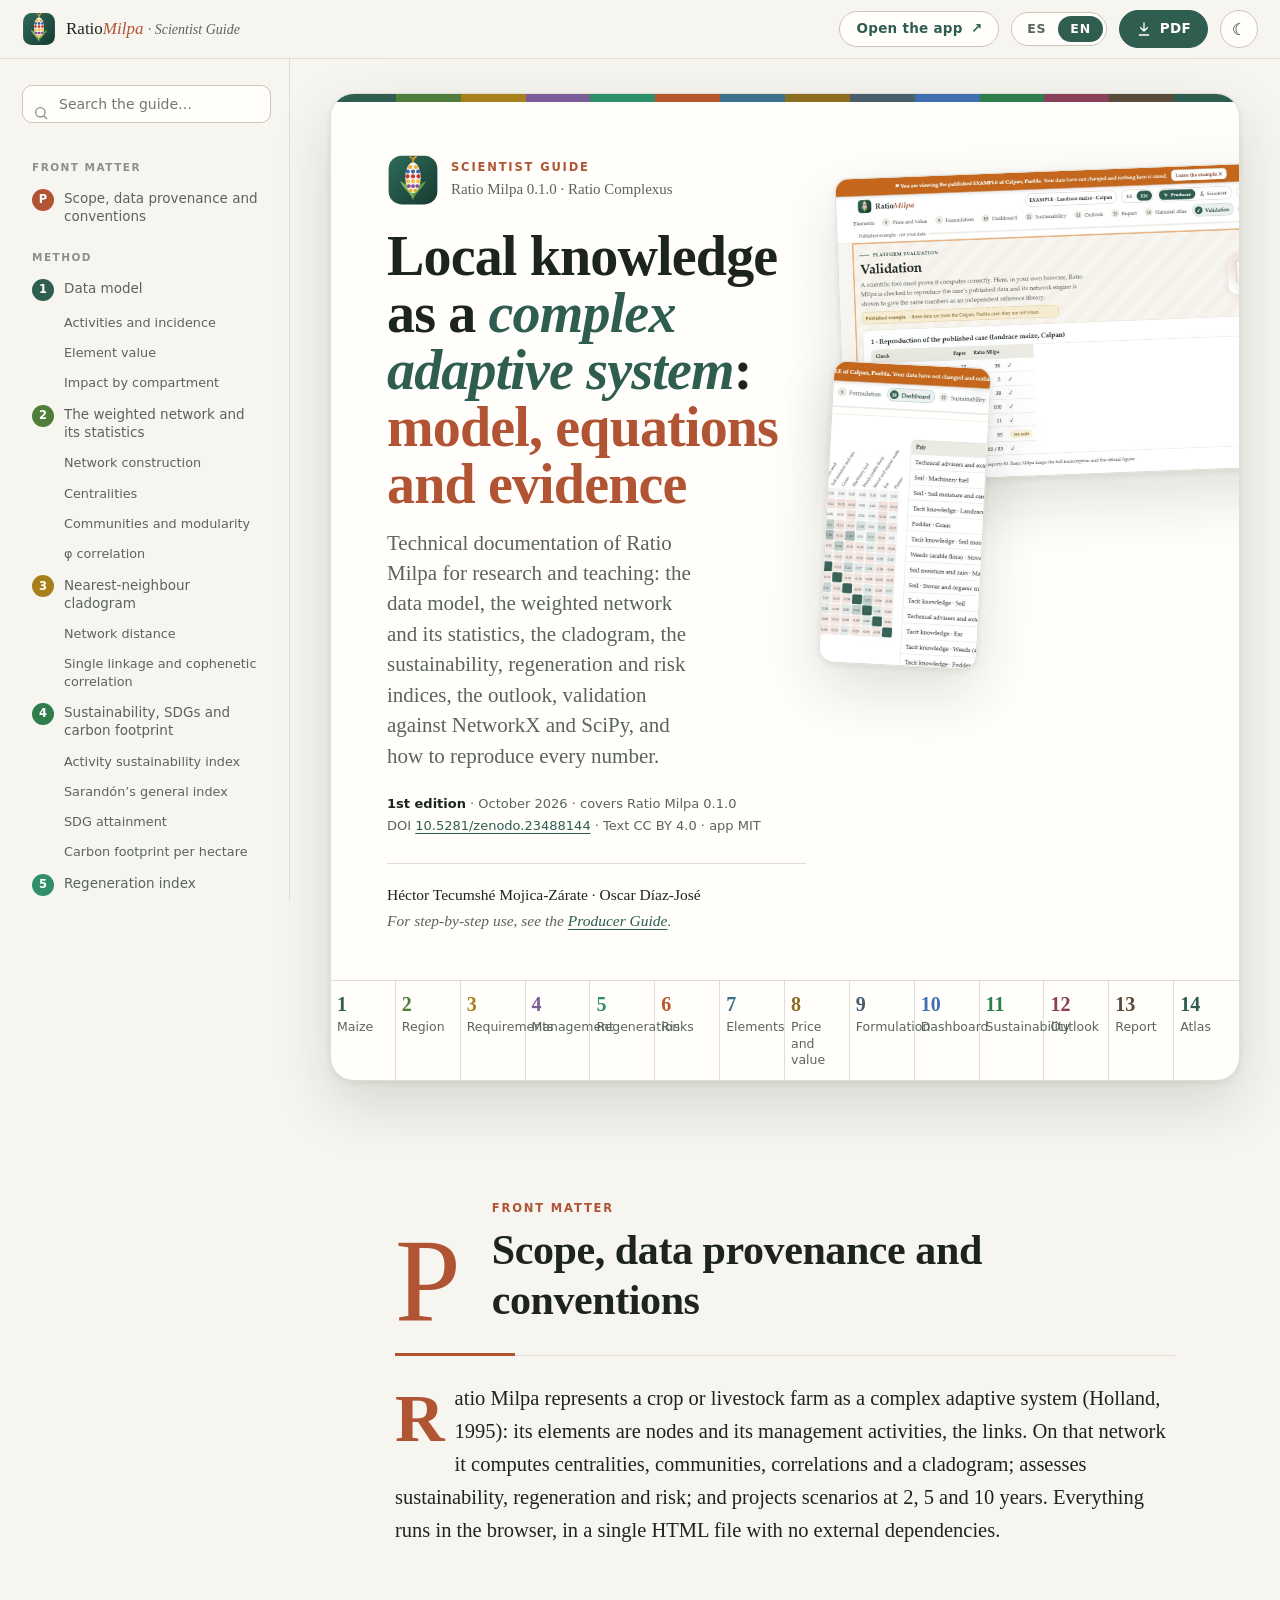
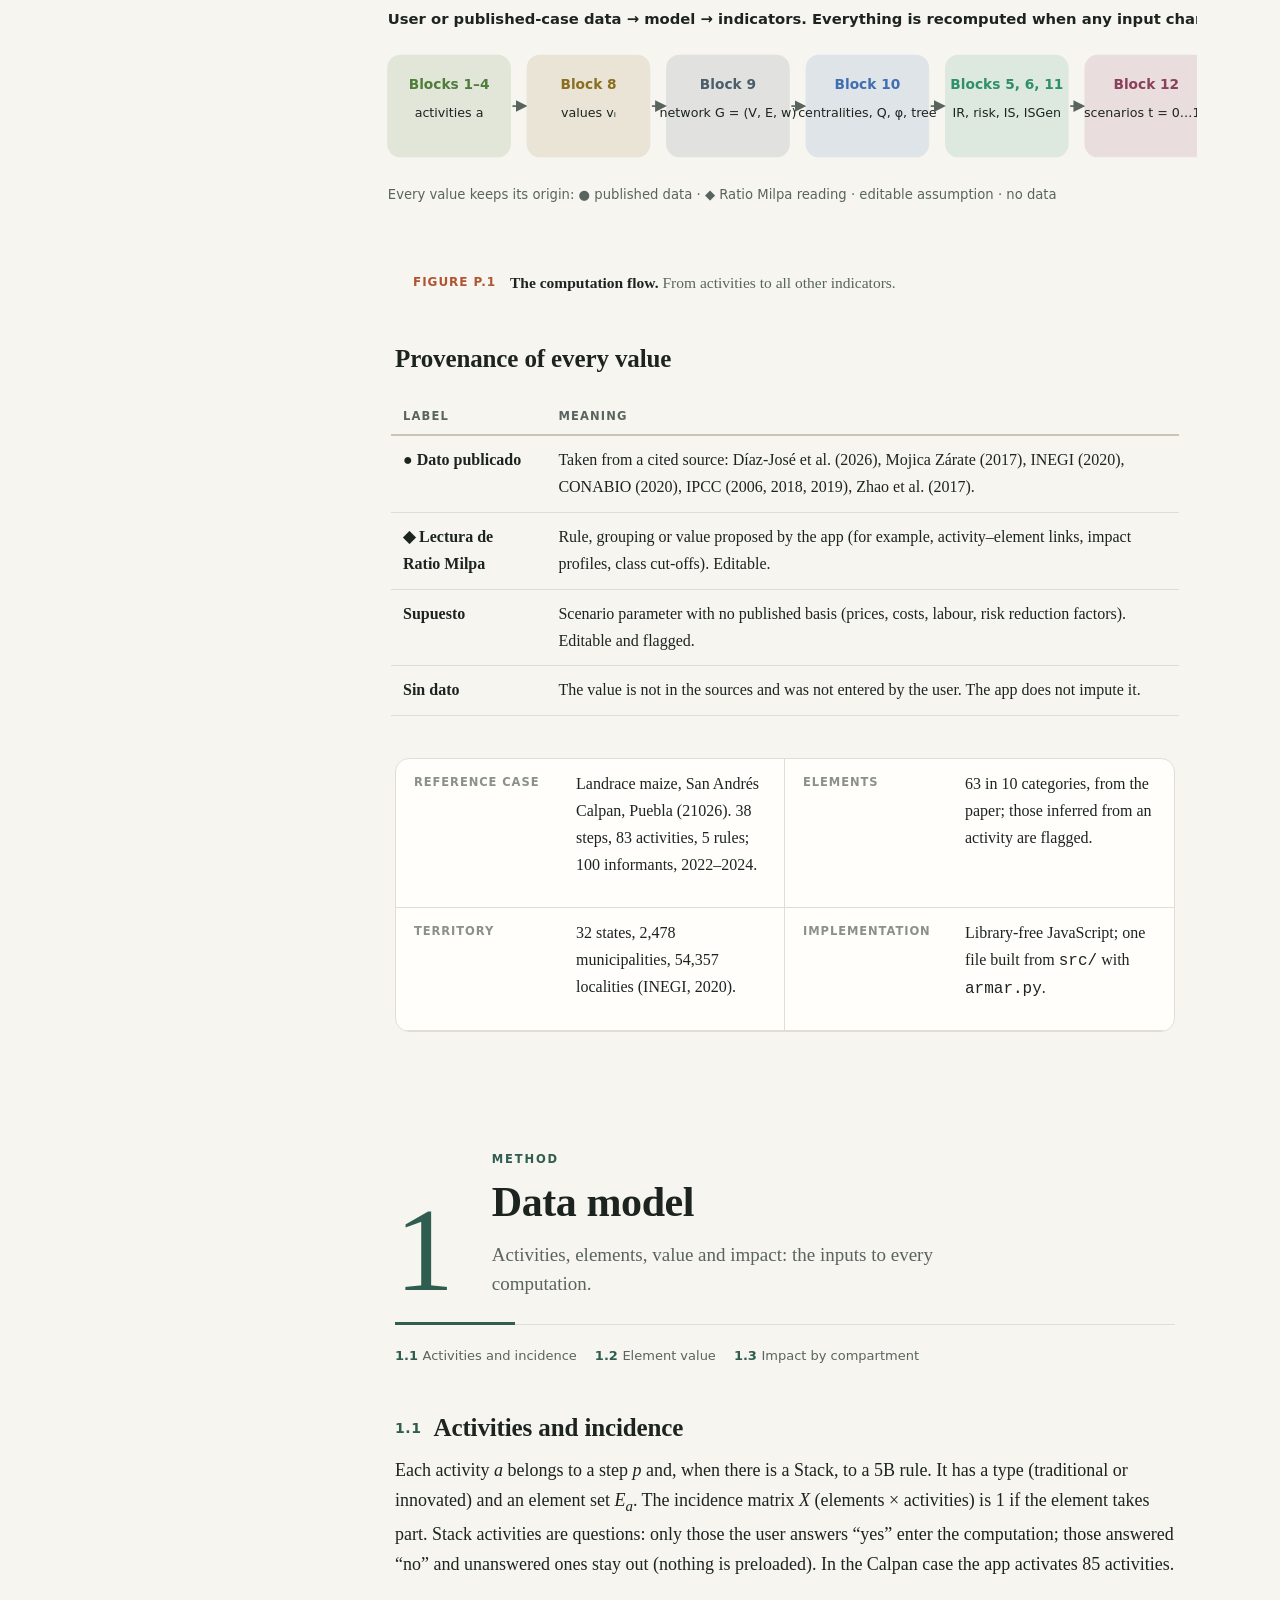
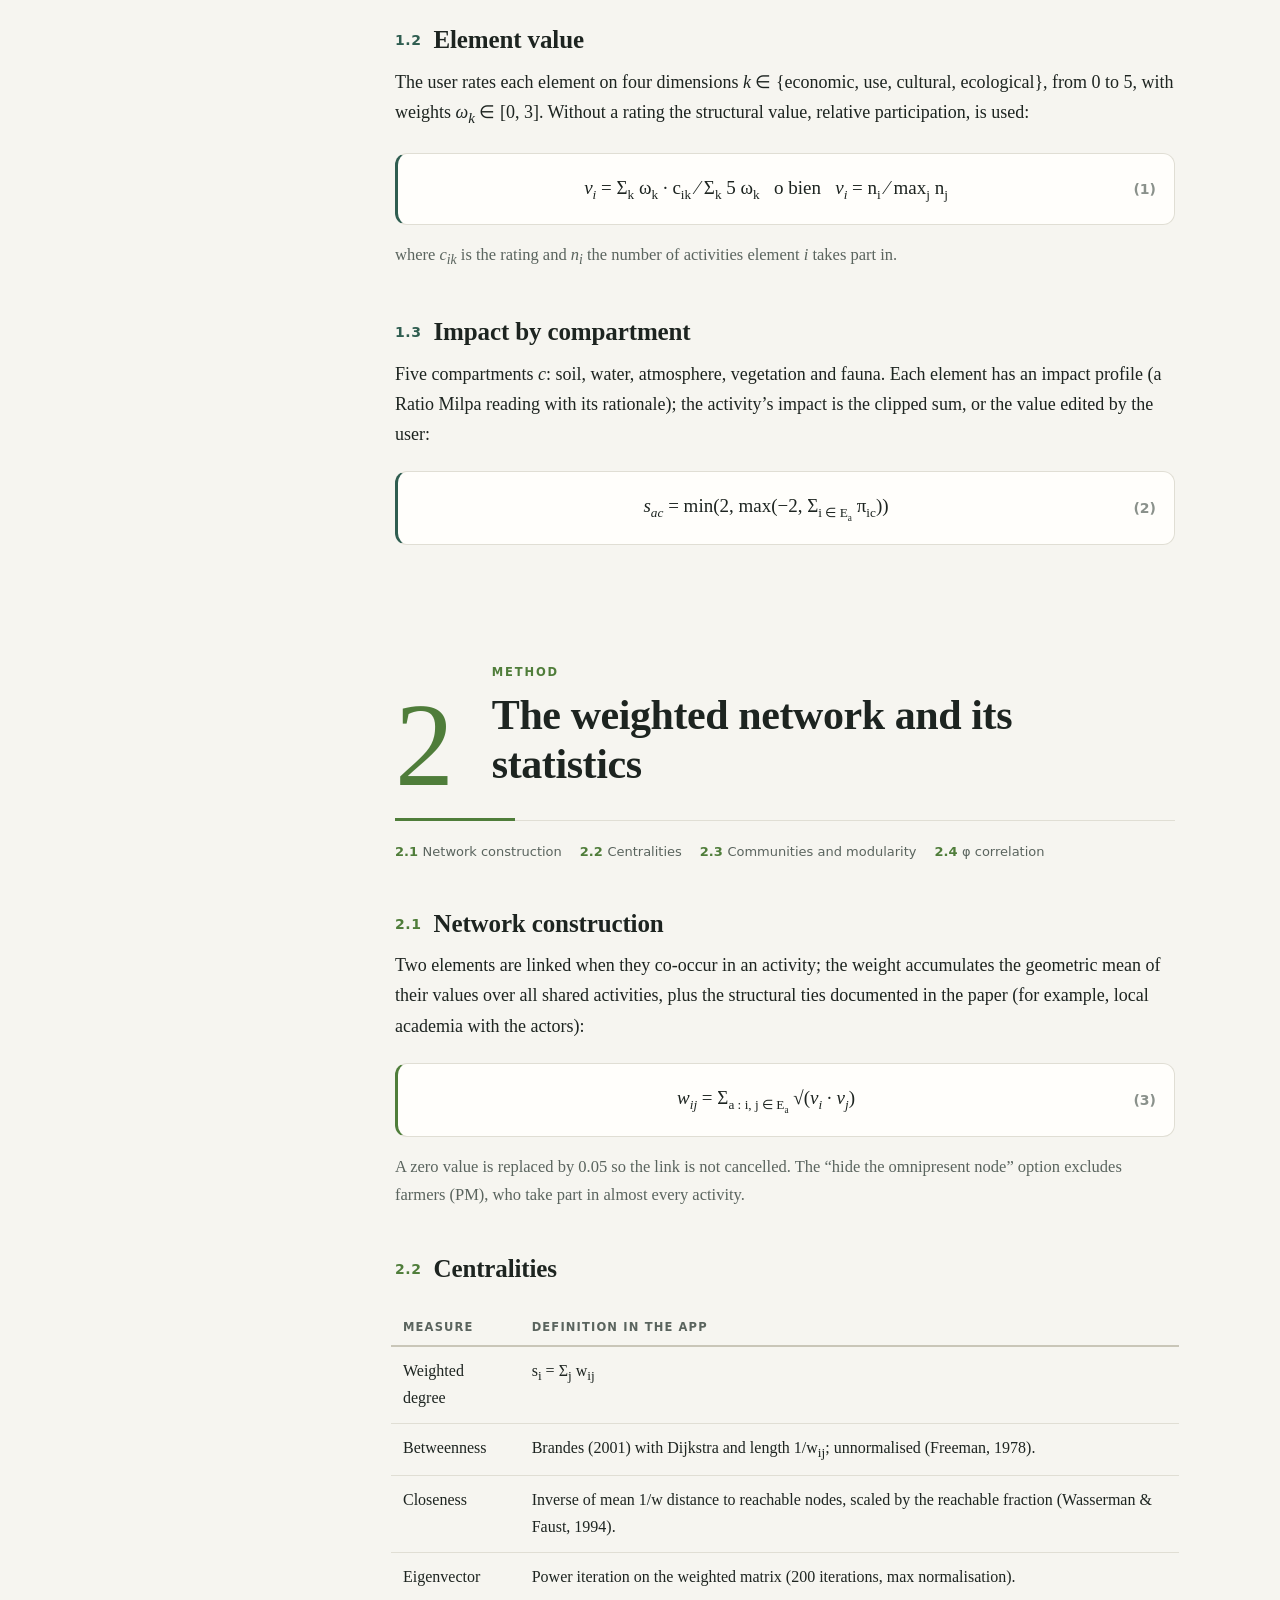
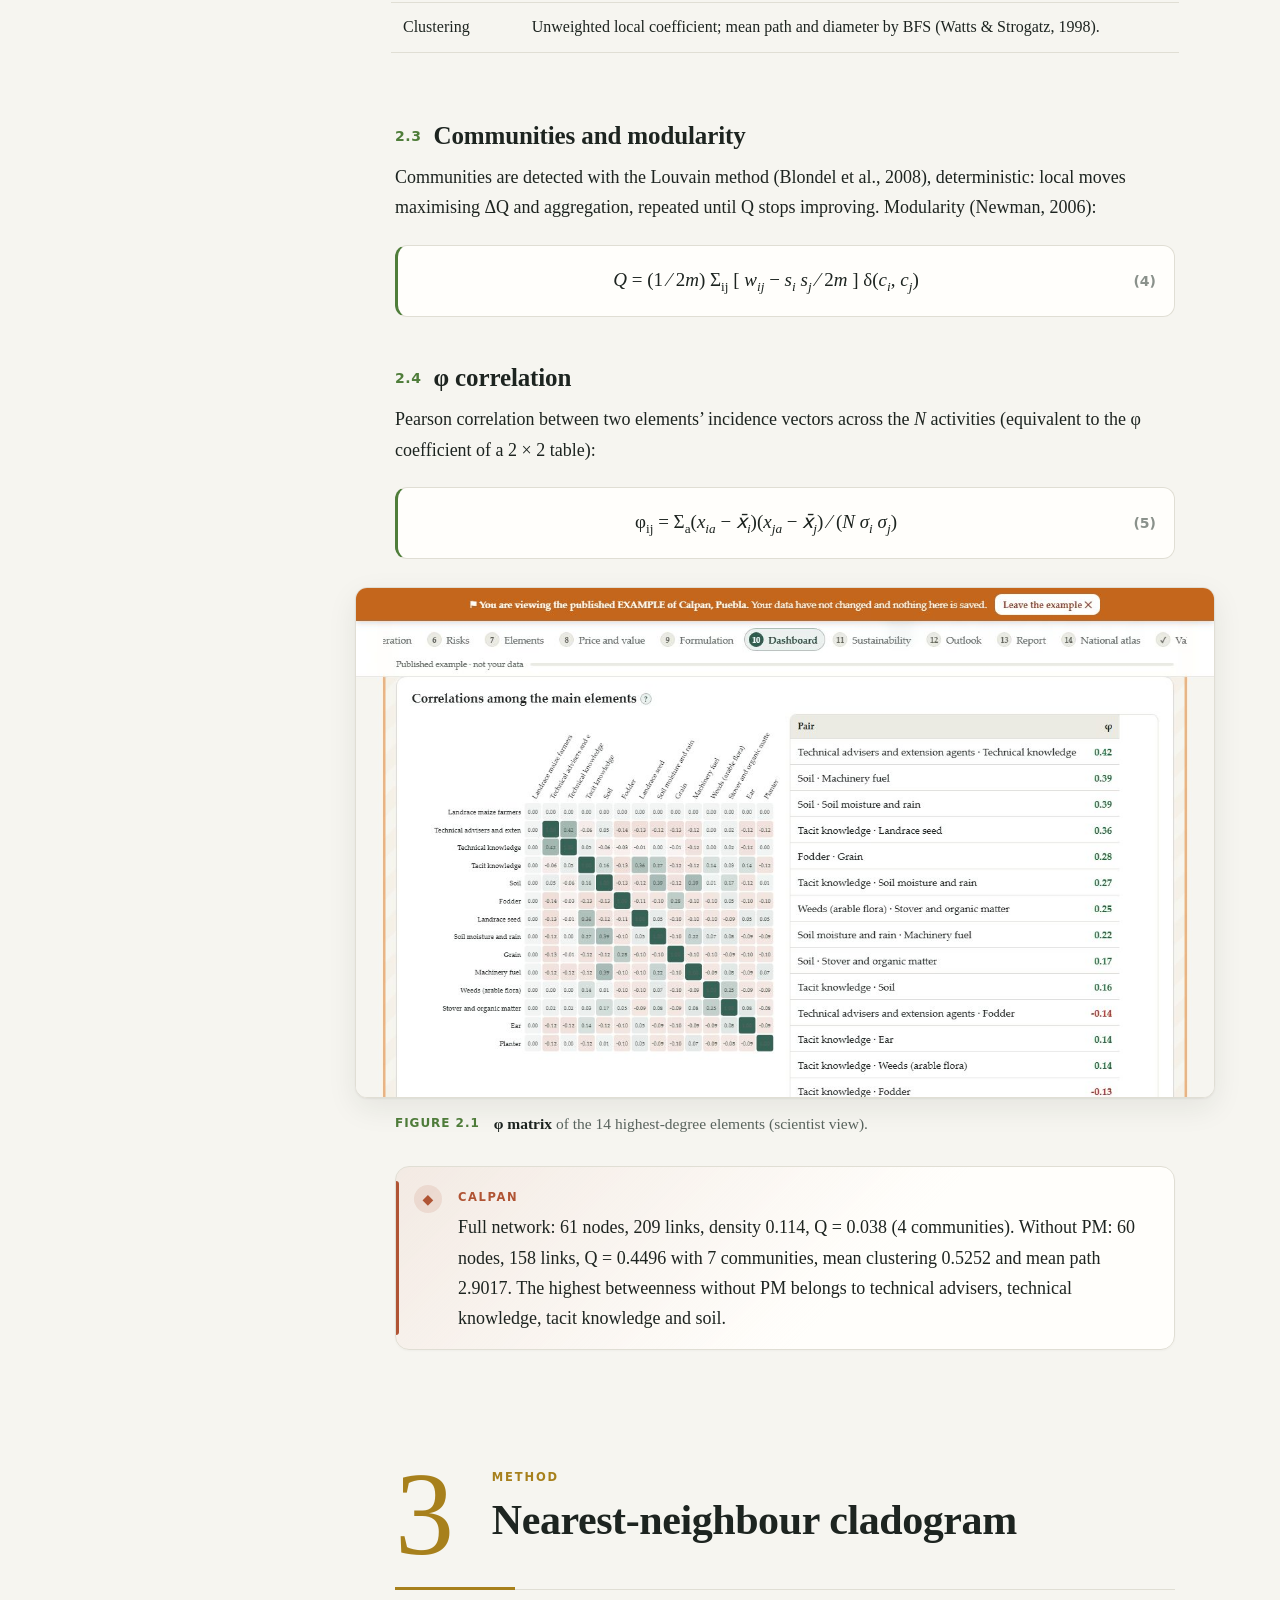
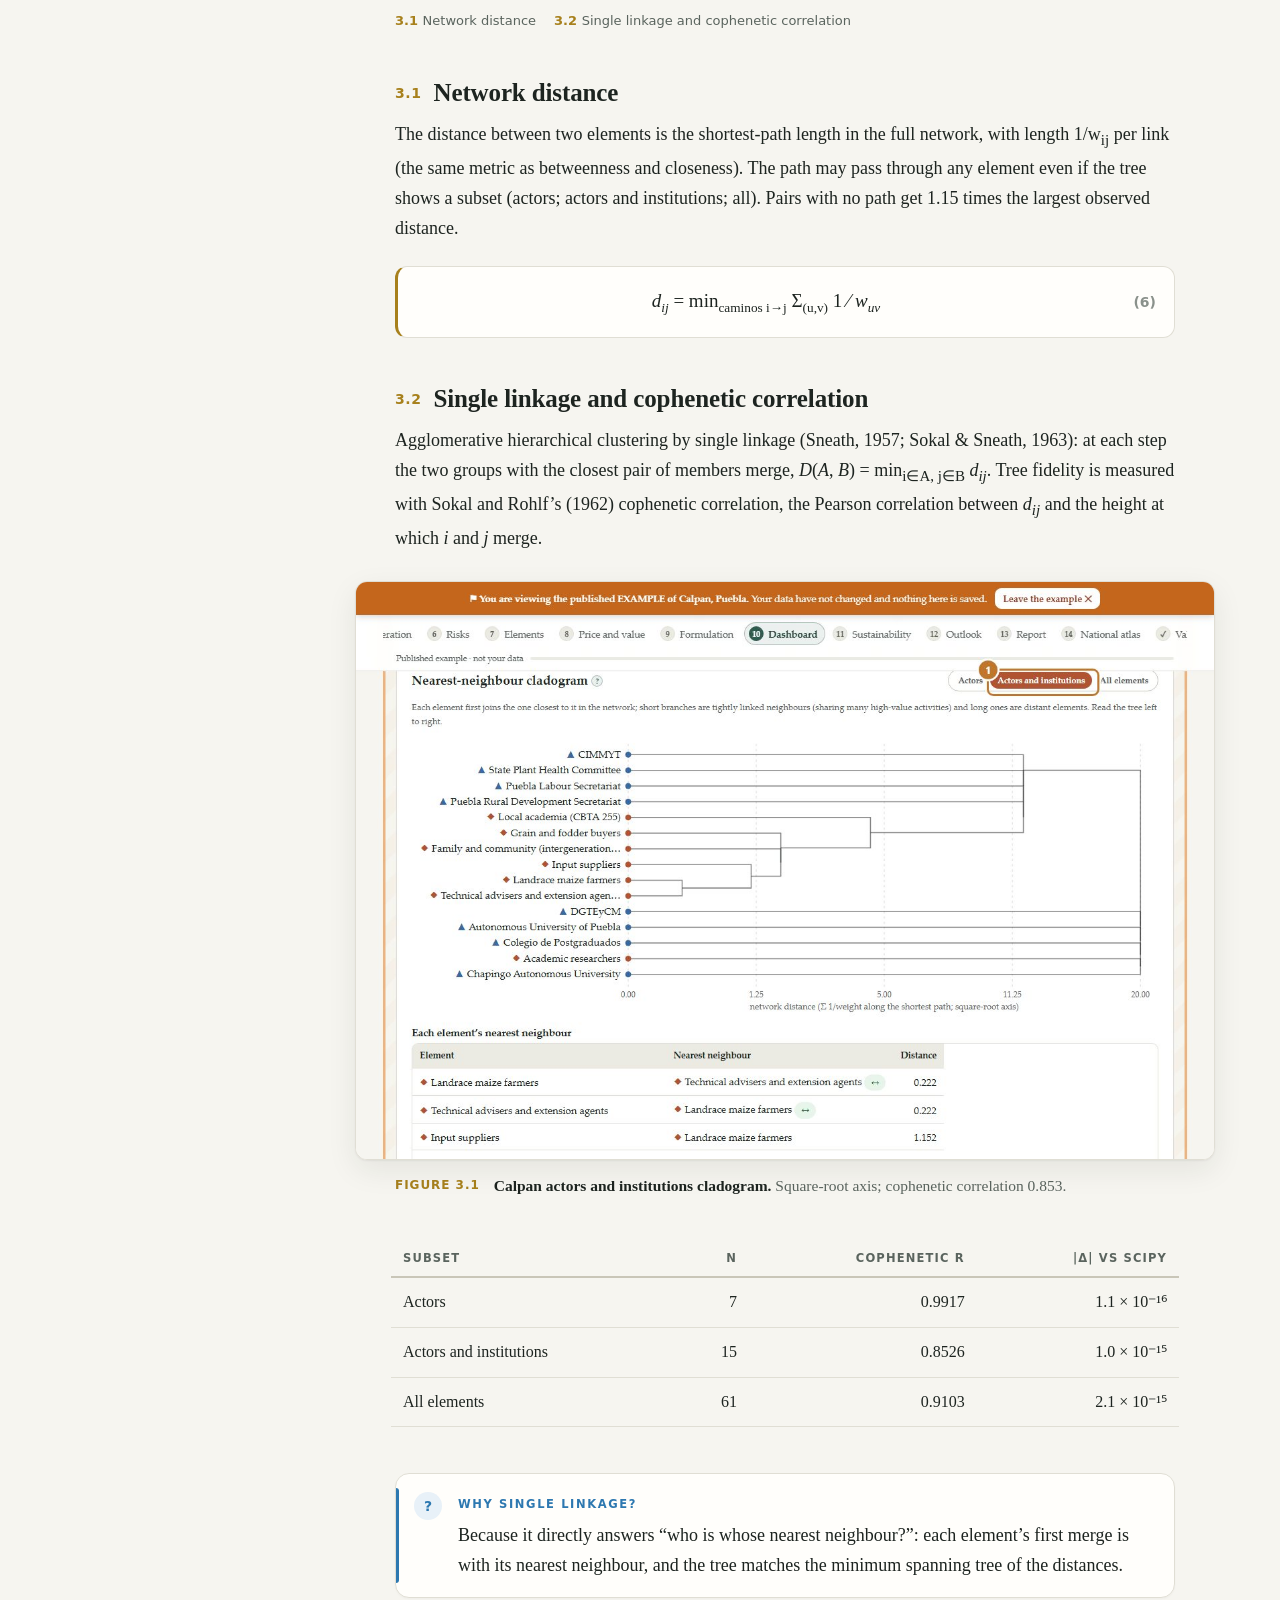
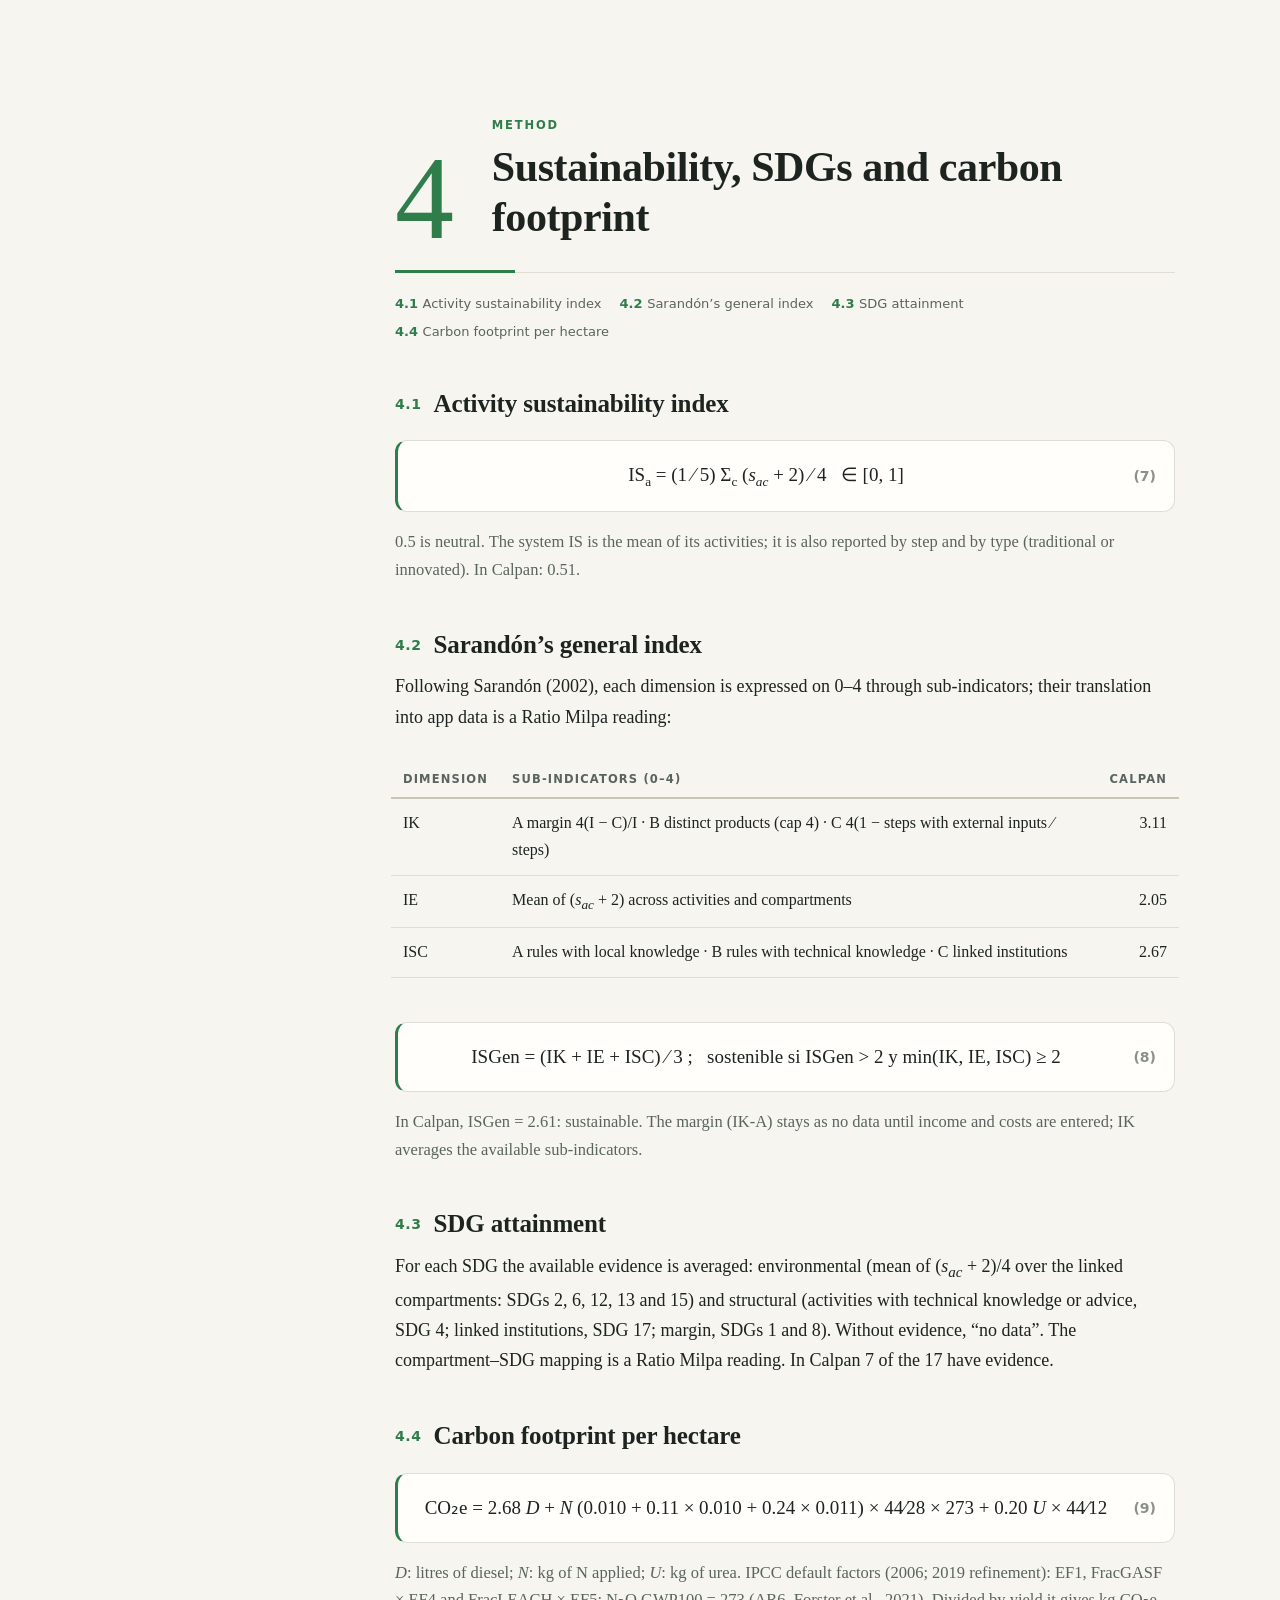
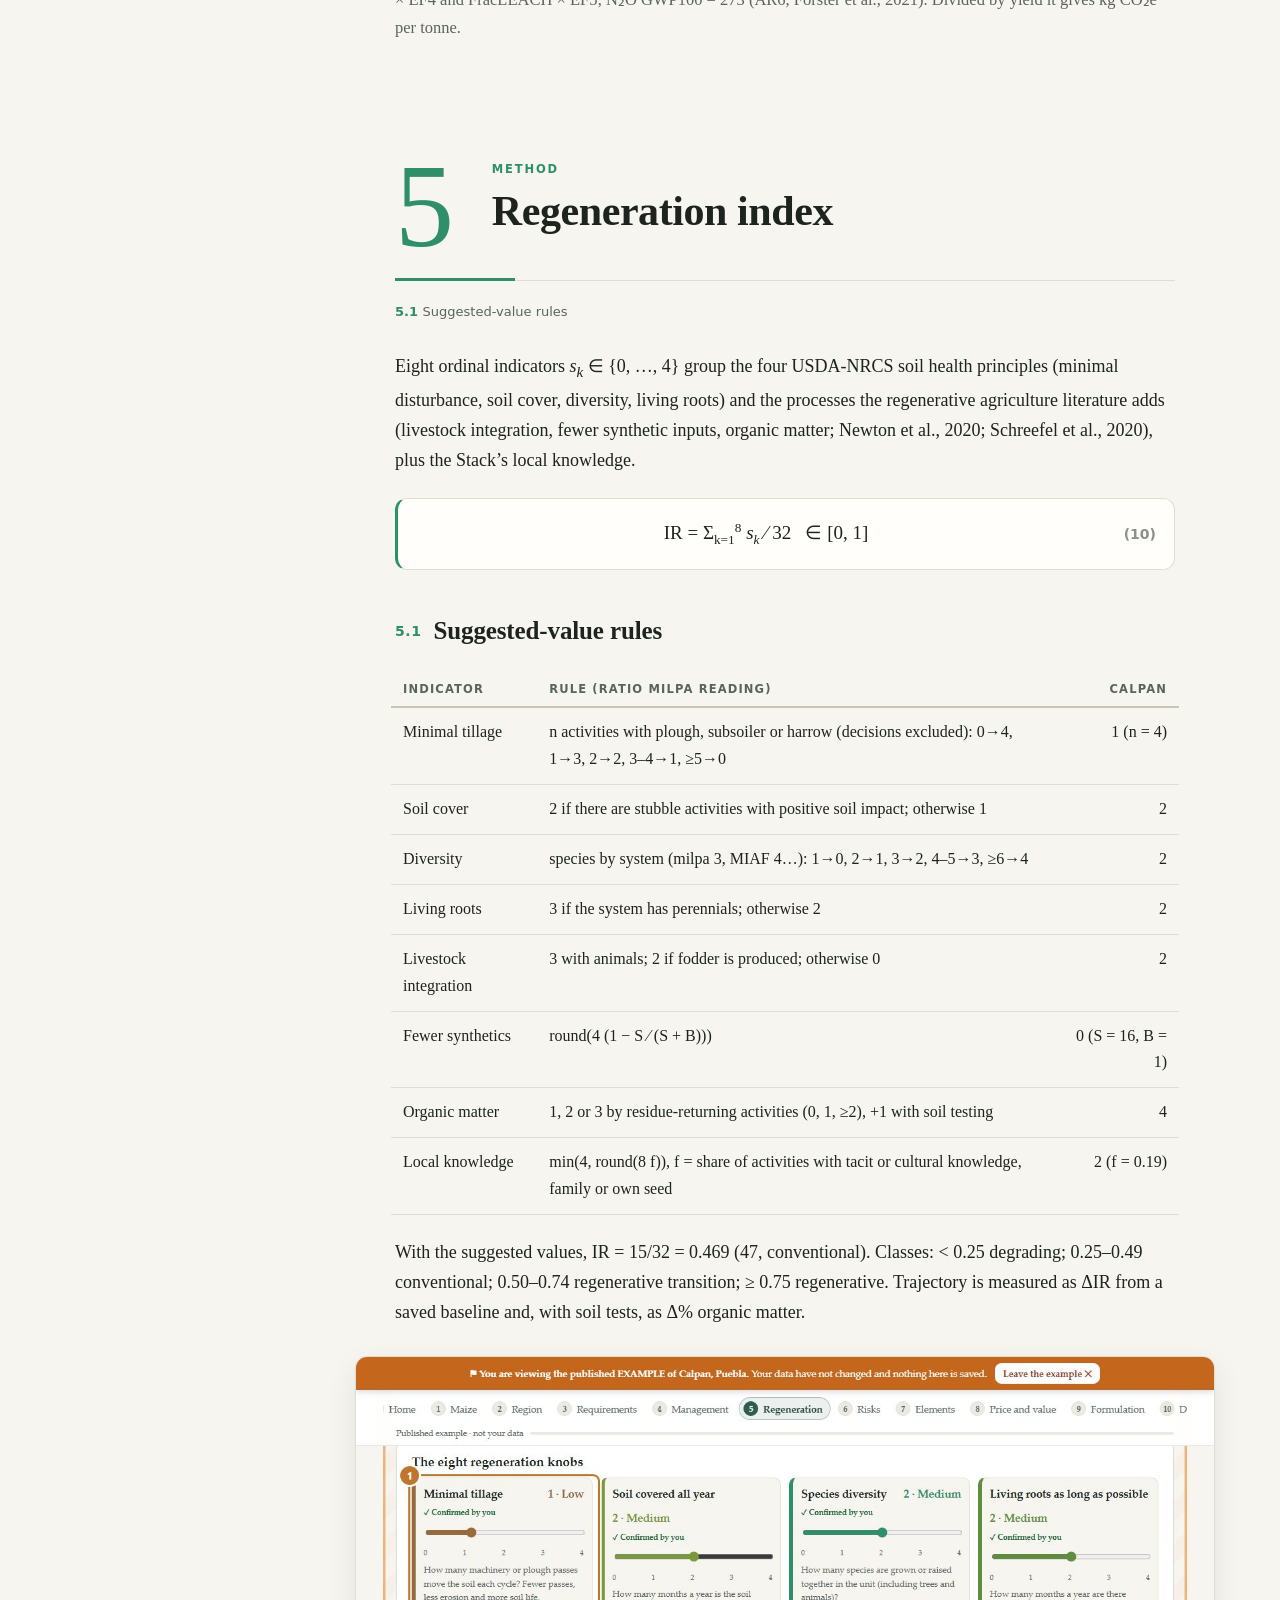
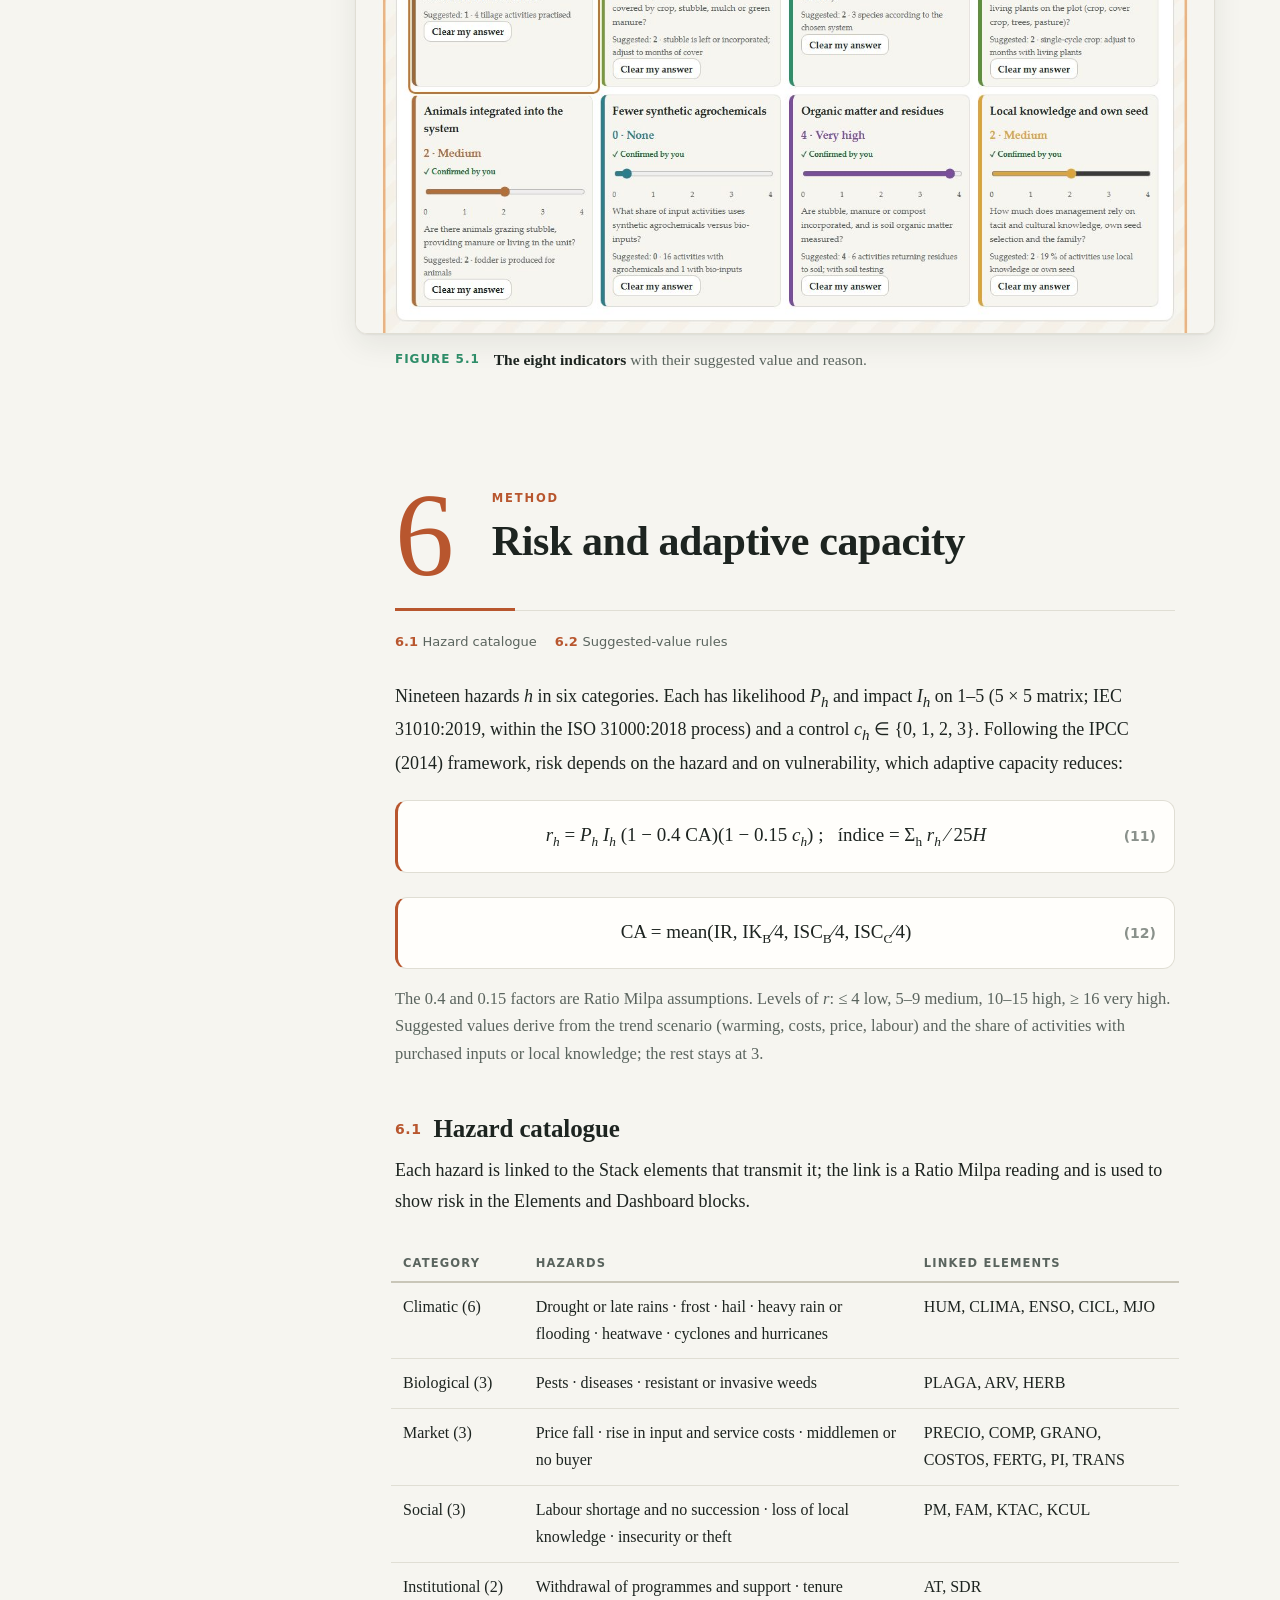
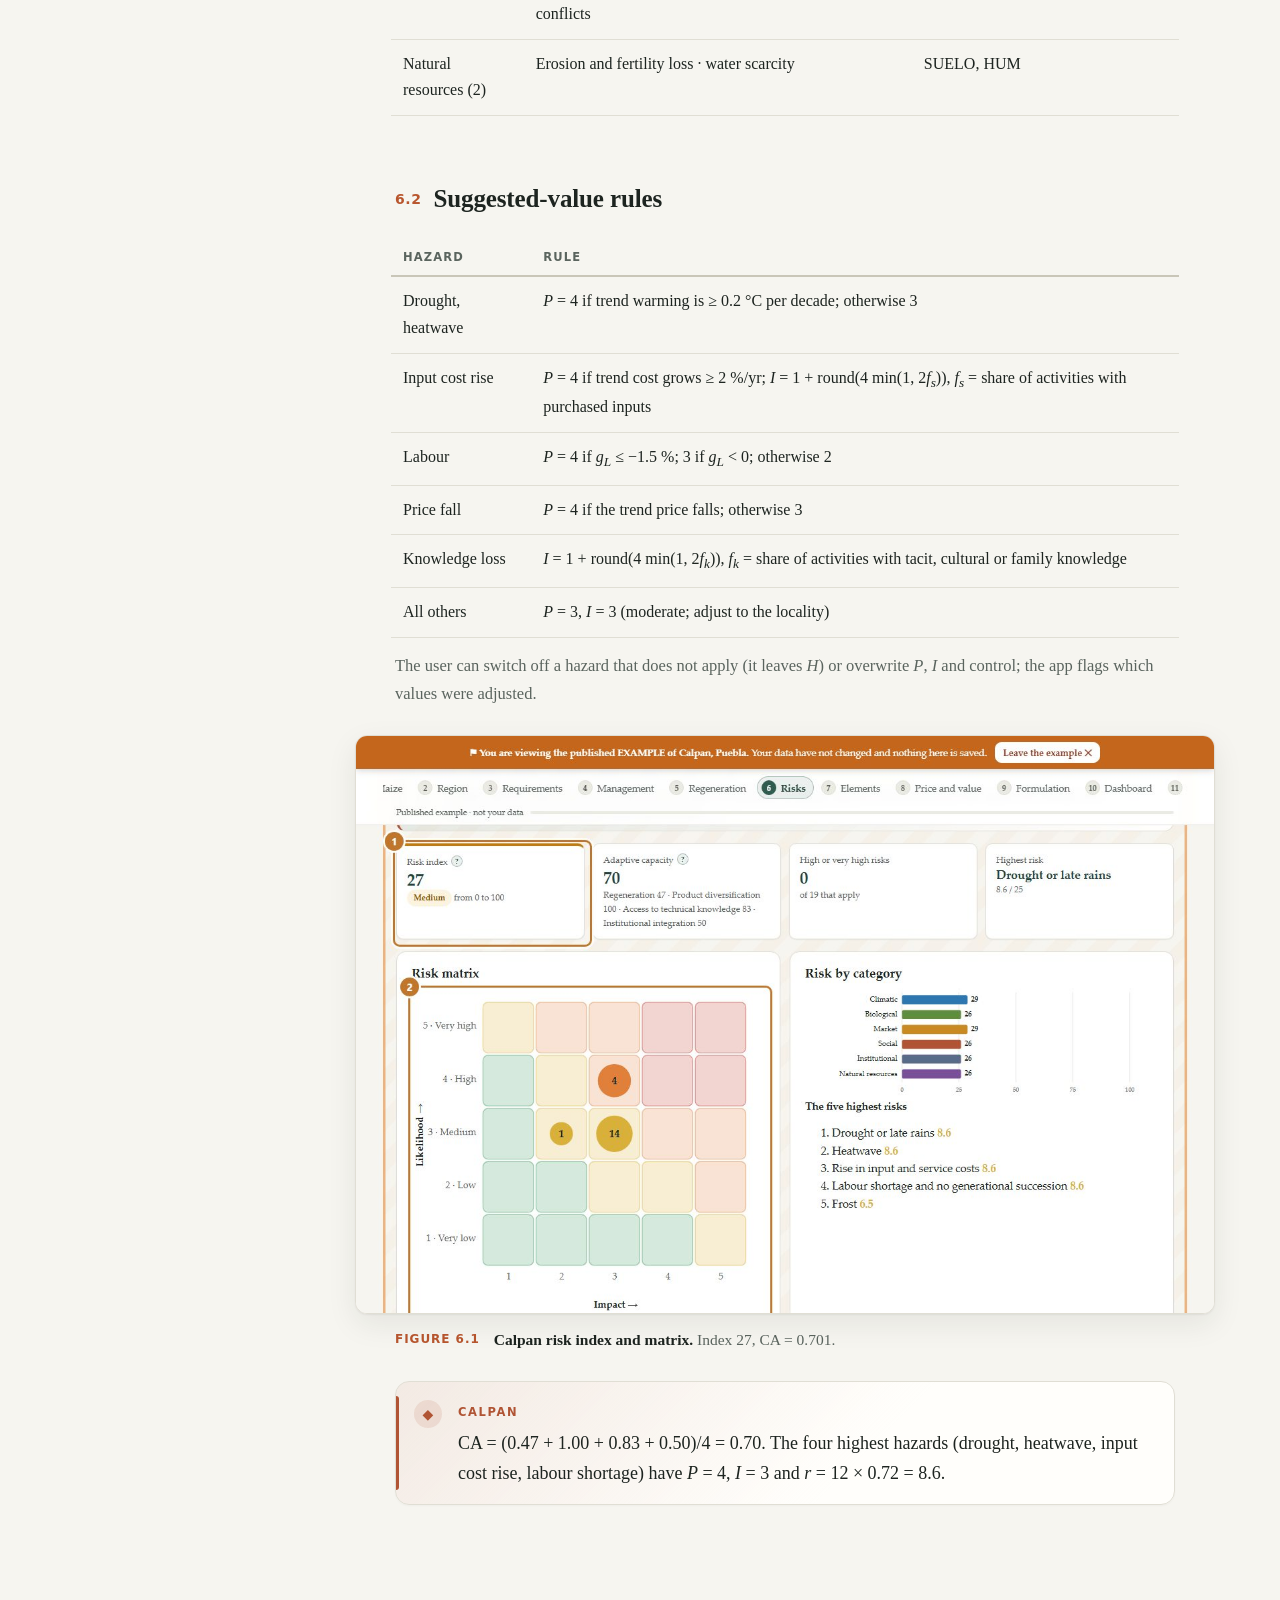
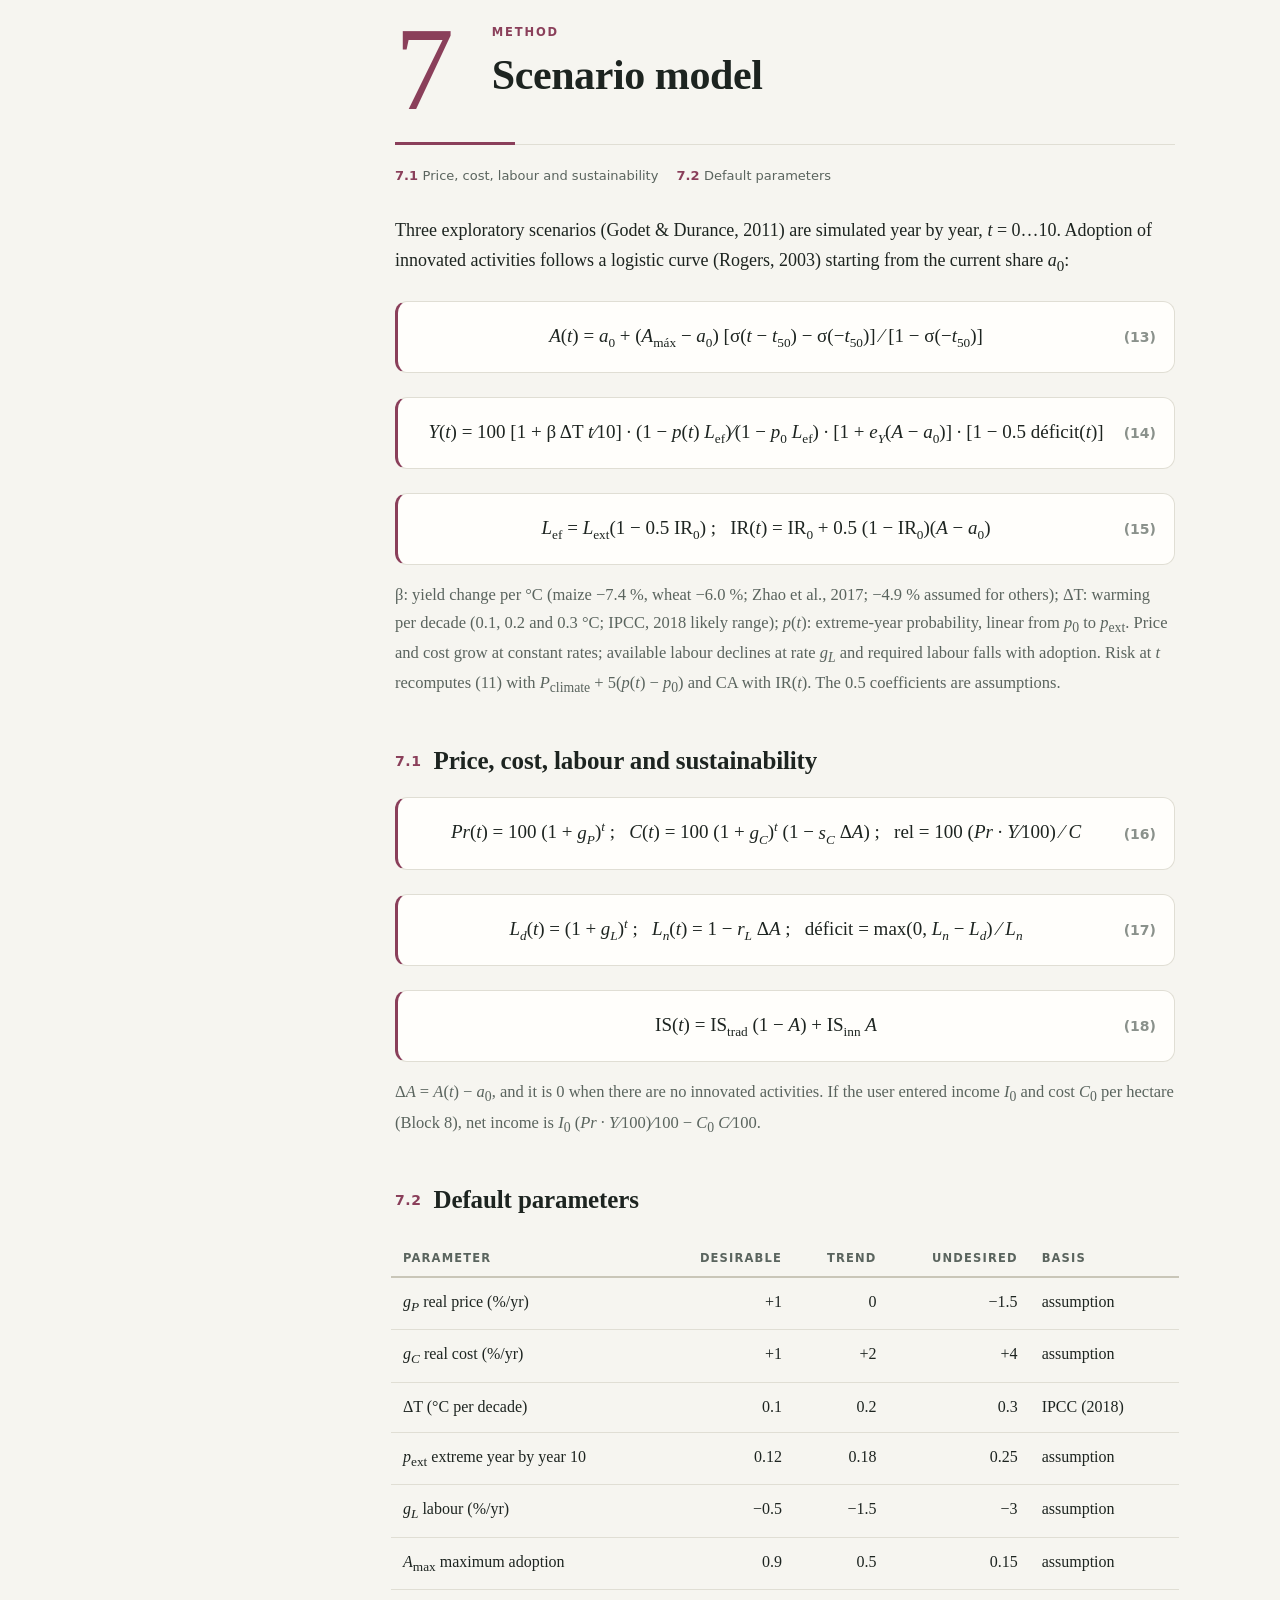
==== commit 51249438: "Instructivos con «Cómo citar este instructivo» (APA 7): nuevas versiones en Zenodo Co-Authored-By: C" ====
--- a/instructivo-cientifico.html
+++ b/instructivo-cientifico.html
@@ -462,7 +462,7 @@
       <div class="meta">
         <div lang="es"><b>1.ª edición</b> · octubre de 2026 · describe Ratio Milpa 0.1.0</div>
         <div lang="en"><b>1st edition</b> · October 2026 · covers Ratio Milpa 0.1.0</div>
-        <div>DOI <a href="https://doi.org/10.5281/zenodo.23480889">10.5281/zenodo.23480889</a> · <span lang="es">Texto CC BY 4.0 · app MIT</span><span lang="en">Text CC BY 4.0 · app MIT</span></div>
+        <div>DOI <a href="https://doi.org/10.5281/zenodo.23488144">10.5281/zenodo.23488144</a> · <span lang="es">Texto CC BY 4.0 · app MIT</span><span lang="en">Text CC BY 4.0 · app MIT</span></div>
       </div>
       <div class="who">Héctor Tecumshé Mojica-Zárate · Oscar Díaz-José<br><span lang="es">Para el uso paso a paso, consulta el <a href="instructivo-productor.html">Instructivo del Productor</a>.</span><span lang="en">For step-by-step use, see the <a href="instructivo-productor.html">Producer Guide</a>.</span></div>
     </div>
@@ -928,6 +928,9 @@
     <li>Watts DJ, Strogatz SH. 1998. Collective dynamics of ‘small-world’ networks. <i>Nature</i> 393: 440–442.</li>
     <li>Zhao C, et al. 2017. Temperature increase reduces global yields of major crops in four independent estimates. <i>PNAS</i> 114(35): 9326–9331.</li>
   </ol>
+  <h3 id="b-citar-guia"><span lang="es">Cómo citar este instructivo</span><span lang="en">How to cite this guide</span></h3>
+  <p class="where" lang="es">APA, 7.ª ed.</p><p class="where" lang="en">APA 7th ed.</p>
+  <p lang="es">Mojica-Zárate, H. T., y Díaz-José, O. (2026). <i>Ratio Milpa: Instructivo del Científico</i> (1.ª ed., corregida). Zenodo. https://doi.org/10.5281/zenodo.23488144</p><p lang="en">Mojica-Zárate, H. T., &amp; Díaz-José, O. (2026). <i>Ratio Milpa: Scientist Guide</i> (1st ed., corrected). Zenodo. https://doi.org/10.5281/zenodo.23488144</p>
   <h3 id="b-citar"><span lang="es">Cómo citar el software</span><span lang="en">How to cite the software</span></h3>
   <p lang="es">Mojica-Zárate, H. T., y Díaz-José, O. (2026). <i>Ratio Milpa: el conocimiento local del maíz en México como sistema complejo adaptativo</i> (Versión 0.1.0) [Software]. Zenodo. https://doi.org/10.5281/zenodo.23432656</p>
   <p lang="en">Mojica-Zárate, H. T., &amp; Díaz-José, O. (2026). <i>Ratio Milpa: local maize knowledge in Mexico as a complex adaptive system</i> (Version 0.1.0) [Software]. Zenodo. https://doi.org/10.5281/zenodo.23432656</p>
@@ -939,7 +942,7 @@
   <p lang="es">Centro Académico Regional Sede Huatusco, Universidad Autónoma Chapingo (Héctor Tecumshé Mojica-Zárate, Oscar Díaz-José), México. ORCID del autor de correspondencia: 0000-0002-9067-3983.</p>
   <p lang="en">Huatusco Regional Academic Centre, Chapingo Autonomous University (Héctor Tecumshé Mojica-Zárate, Oscar Díaz-José), Mexico. Corresponding author ORCID: 0000-0002-9067-3983.</p>
   <p><span class="isbn" lang="es">ISBN: en trámite ante el INDAUTOR</span><span class="isbn" lang="en">ISBN: application in progress (INDAUTOR, Mexico)</span><br>
-     <span lang="es">DOI de este instructivo: <a href="https://doi.org/10.5281/zenodo.23480889">10.5281/zenodo.23480889</a> · DOI de la aplicación: <a href="https://doi.org/10.5281/zenodo.23432656">10.5281/zenodo.23432656</a></span><span lang="en">DOI of this guide: <a href="https://doi.org/10.5281/zenodo.23480889">10.5281/zenodo.23480889</a> · DOI of the app: <a href="https://doi.org/10.5281/zenodo.23432656">10.5281/zenodo.23432656</a></span></p>
+     <span lang="es">DOI de este instructivo: <a href="https://doi.org/10.5281/zenodo.23488144">10.5281/zenodo.23488144</a> · DOI de la aplicación: <a href="https://doi.org/10.5281/zenodo.23432656">10.5281/zenodo.23432656</a></span><span lang="en">DOI of this guide: <a href="https://doi.org/10.5281/zenodo.23488144">10.5281/zenodo.23488144</a> · DOI of the app: <a href="https://doi.org/10.5281/zenodo.23432656">10.5281/zenodo.23432656</a></span></p>
   <p lang="es">Texto y figuras bajo licencia Creative Commons Atribución 4.0 Internacional (CC BY 4.0); la aplicación, bajo licencia MIT. Puedes copiar, adaptar y compartir este instructivo citando a sus autores. Las capturas de pantalla son de la aplicación Ratio Milpa 0.1.0. Composición tipográfica en Palatino Linotype.</p>
   <p lang="en">Text and figures under the Creative Commons Attribution 4.0 International licence (CC BY 4.0); the app under the MIT licence. You may copy, adapt and share this guide crediting its authors. Screenshots are from the Ratio Milpa 0.1.0 app. Typeset in Palatino Linotype.</p>
 </div>
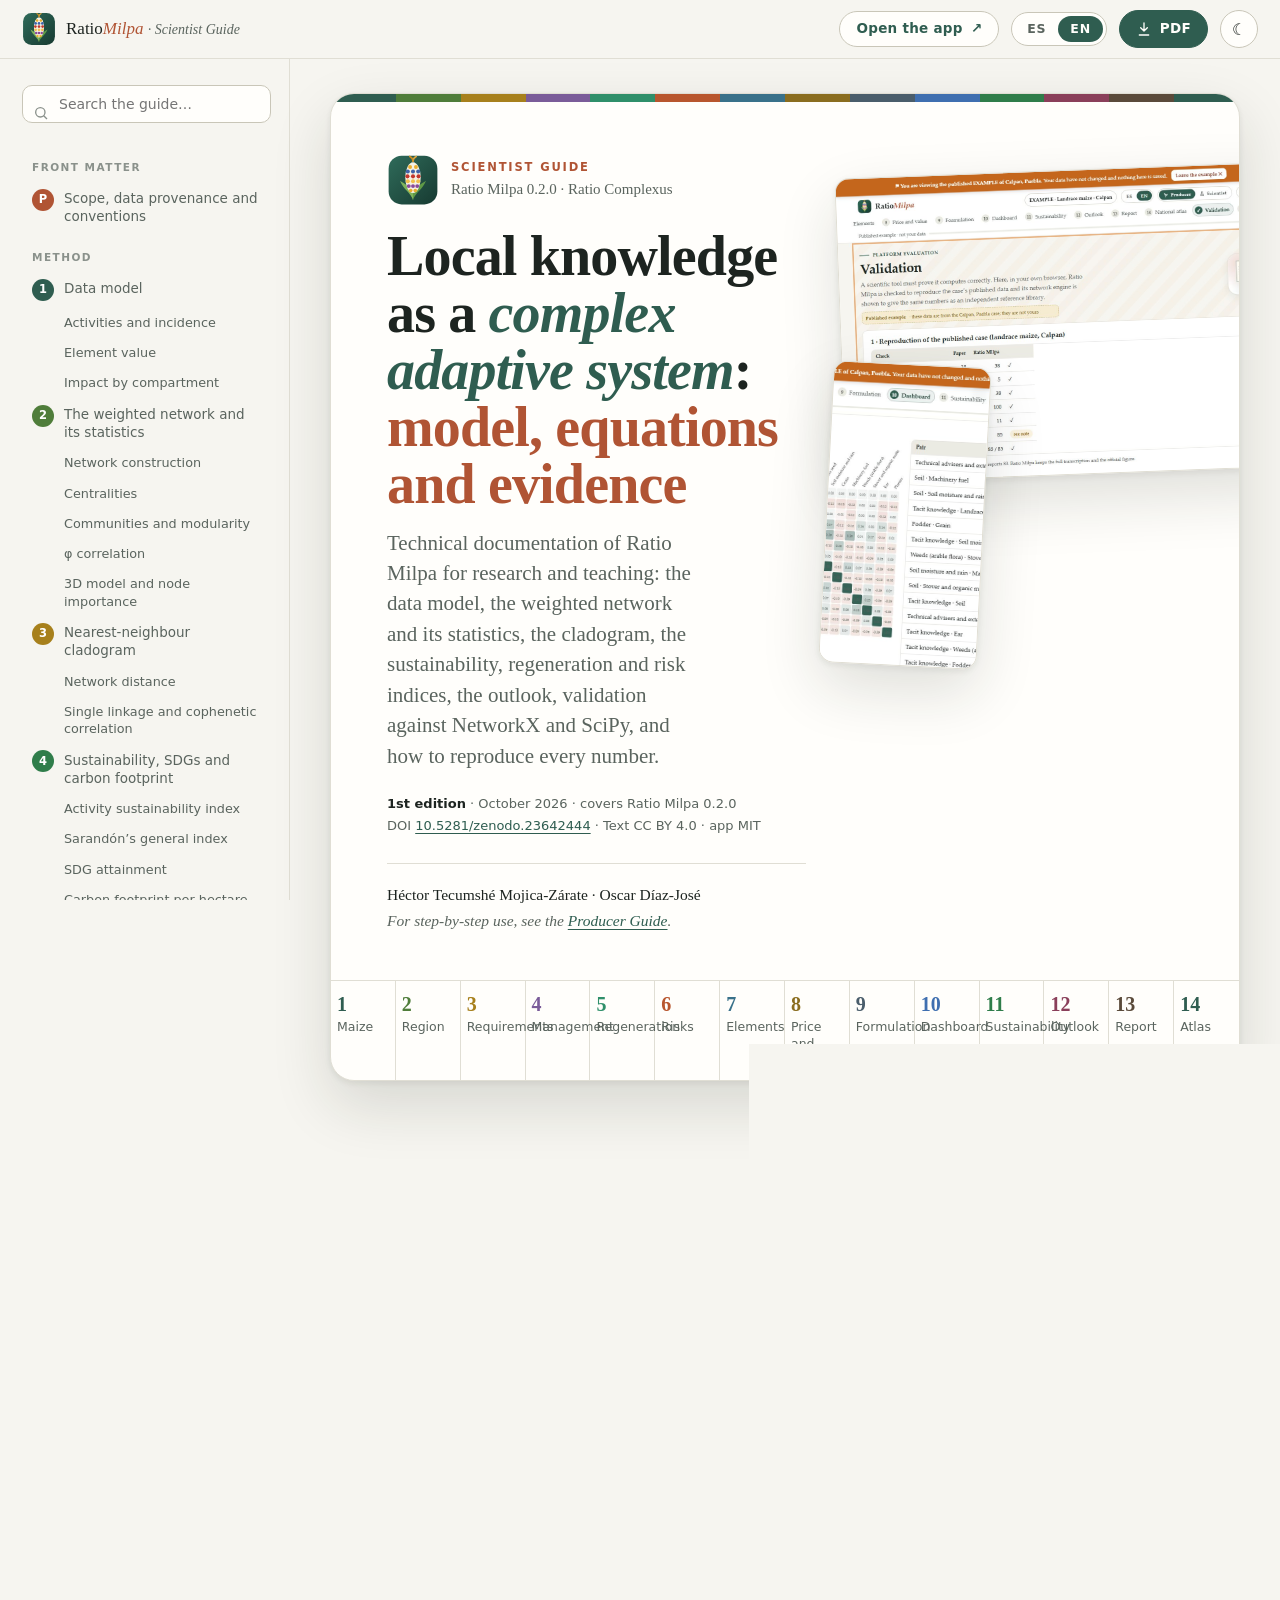
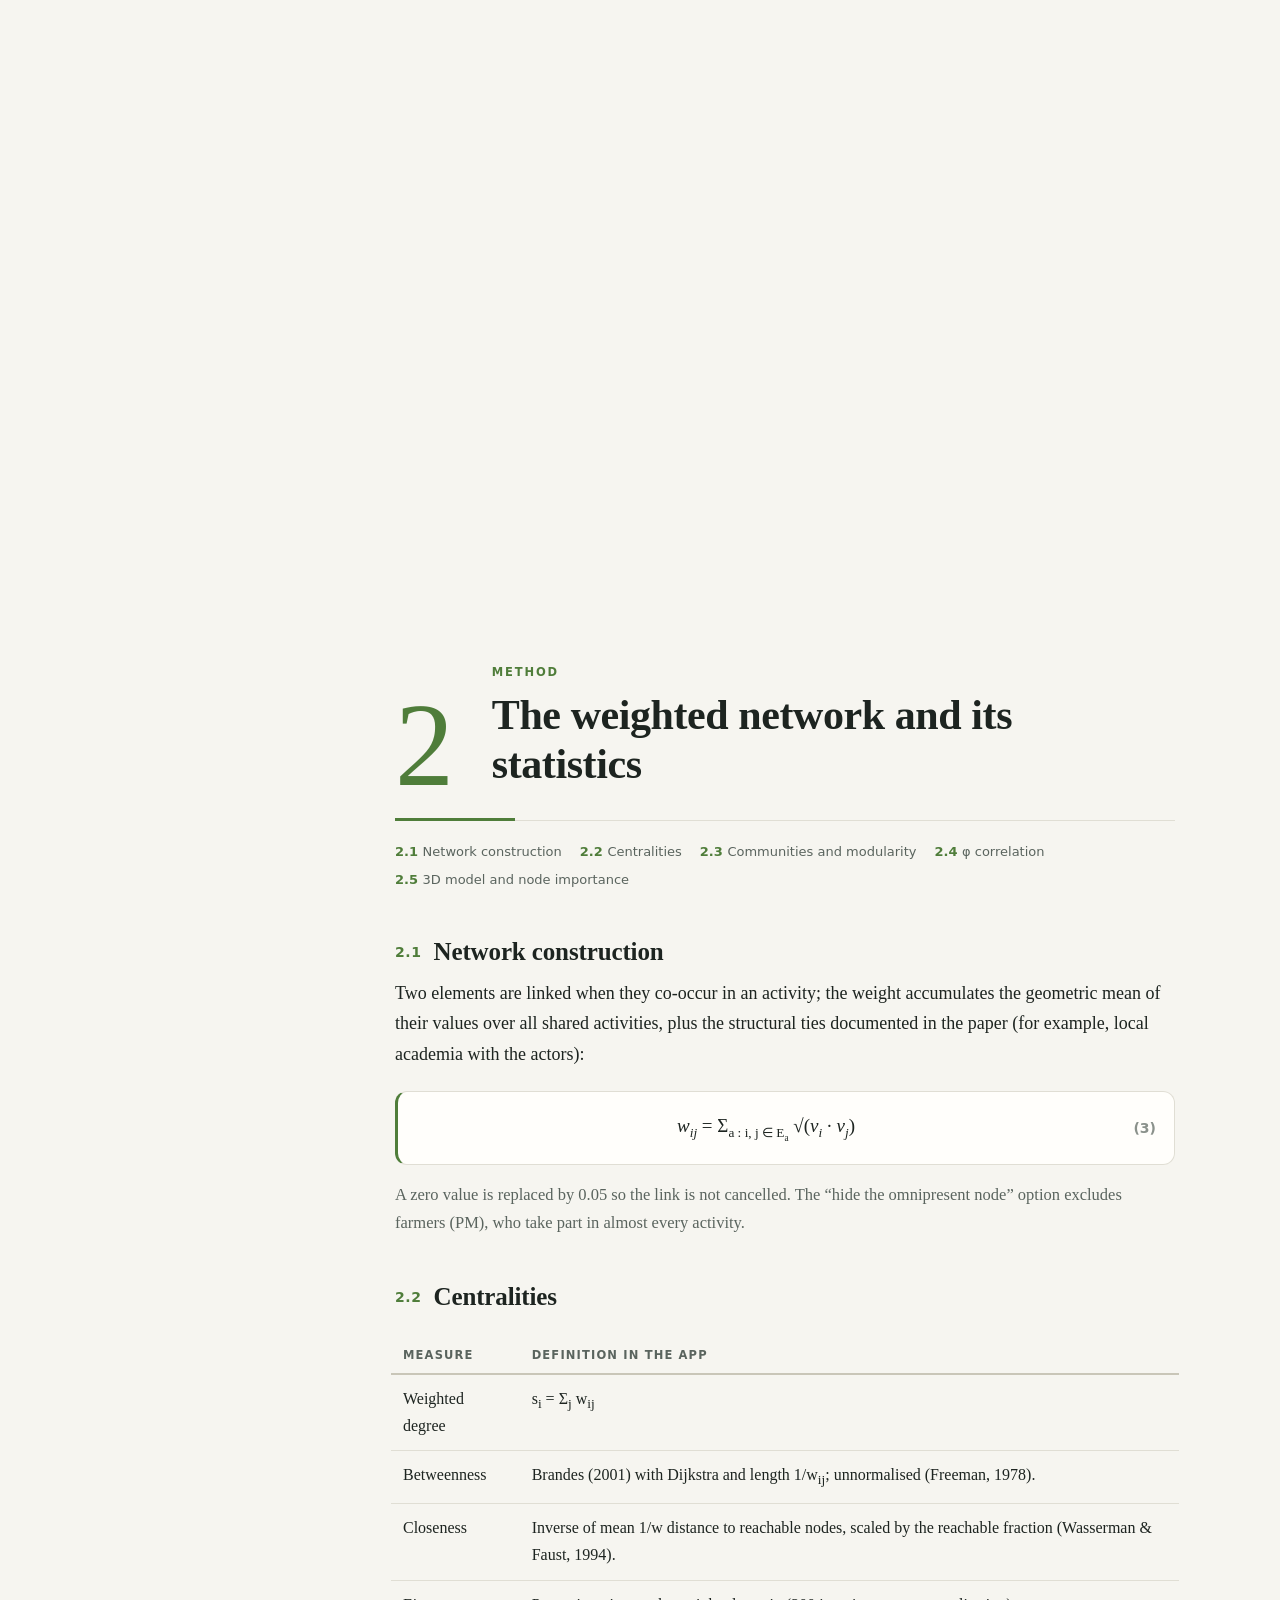
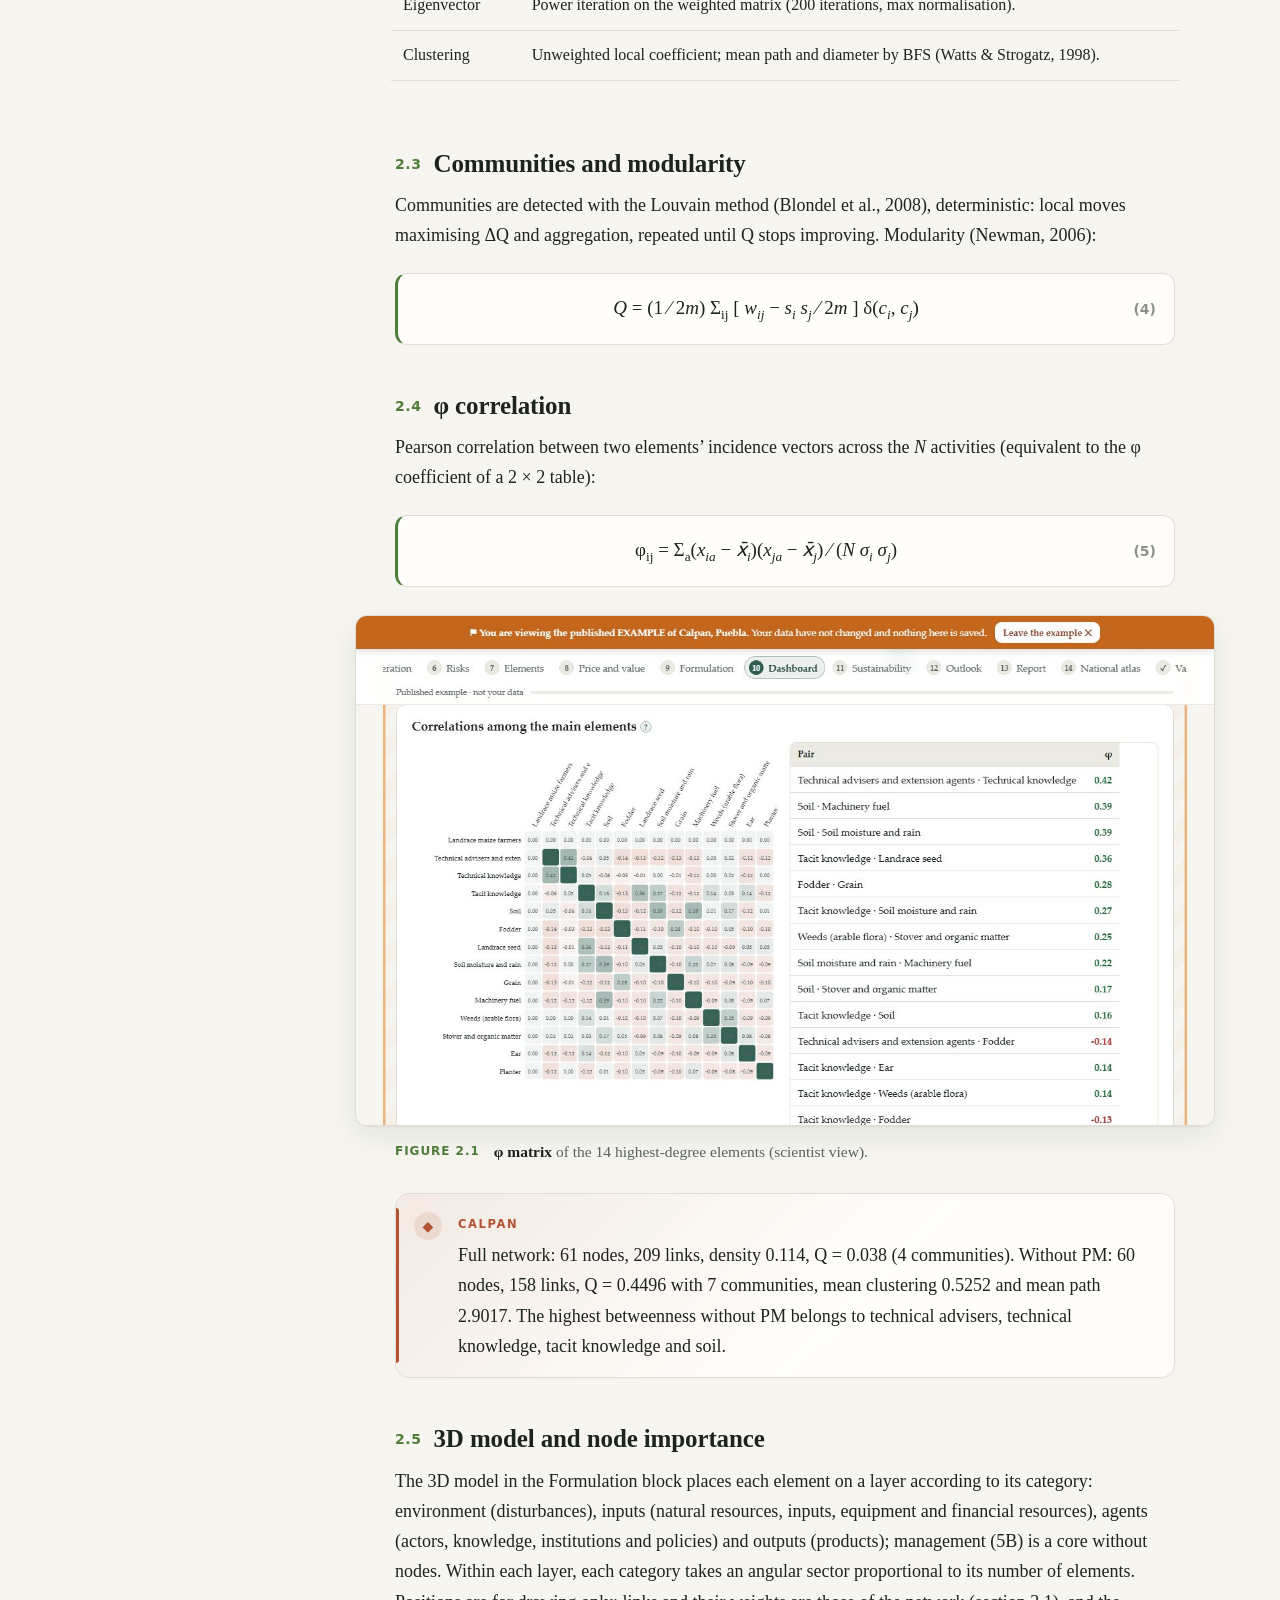
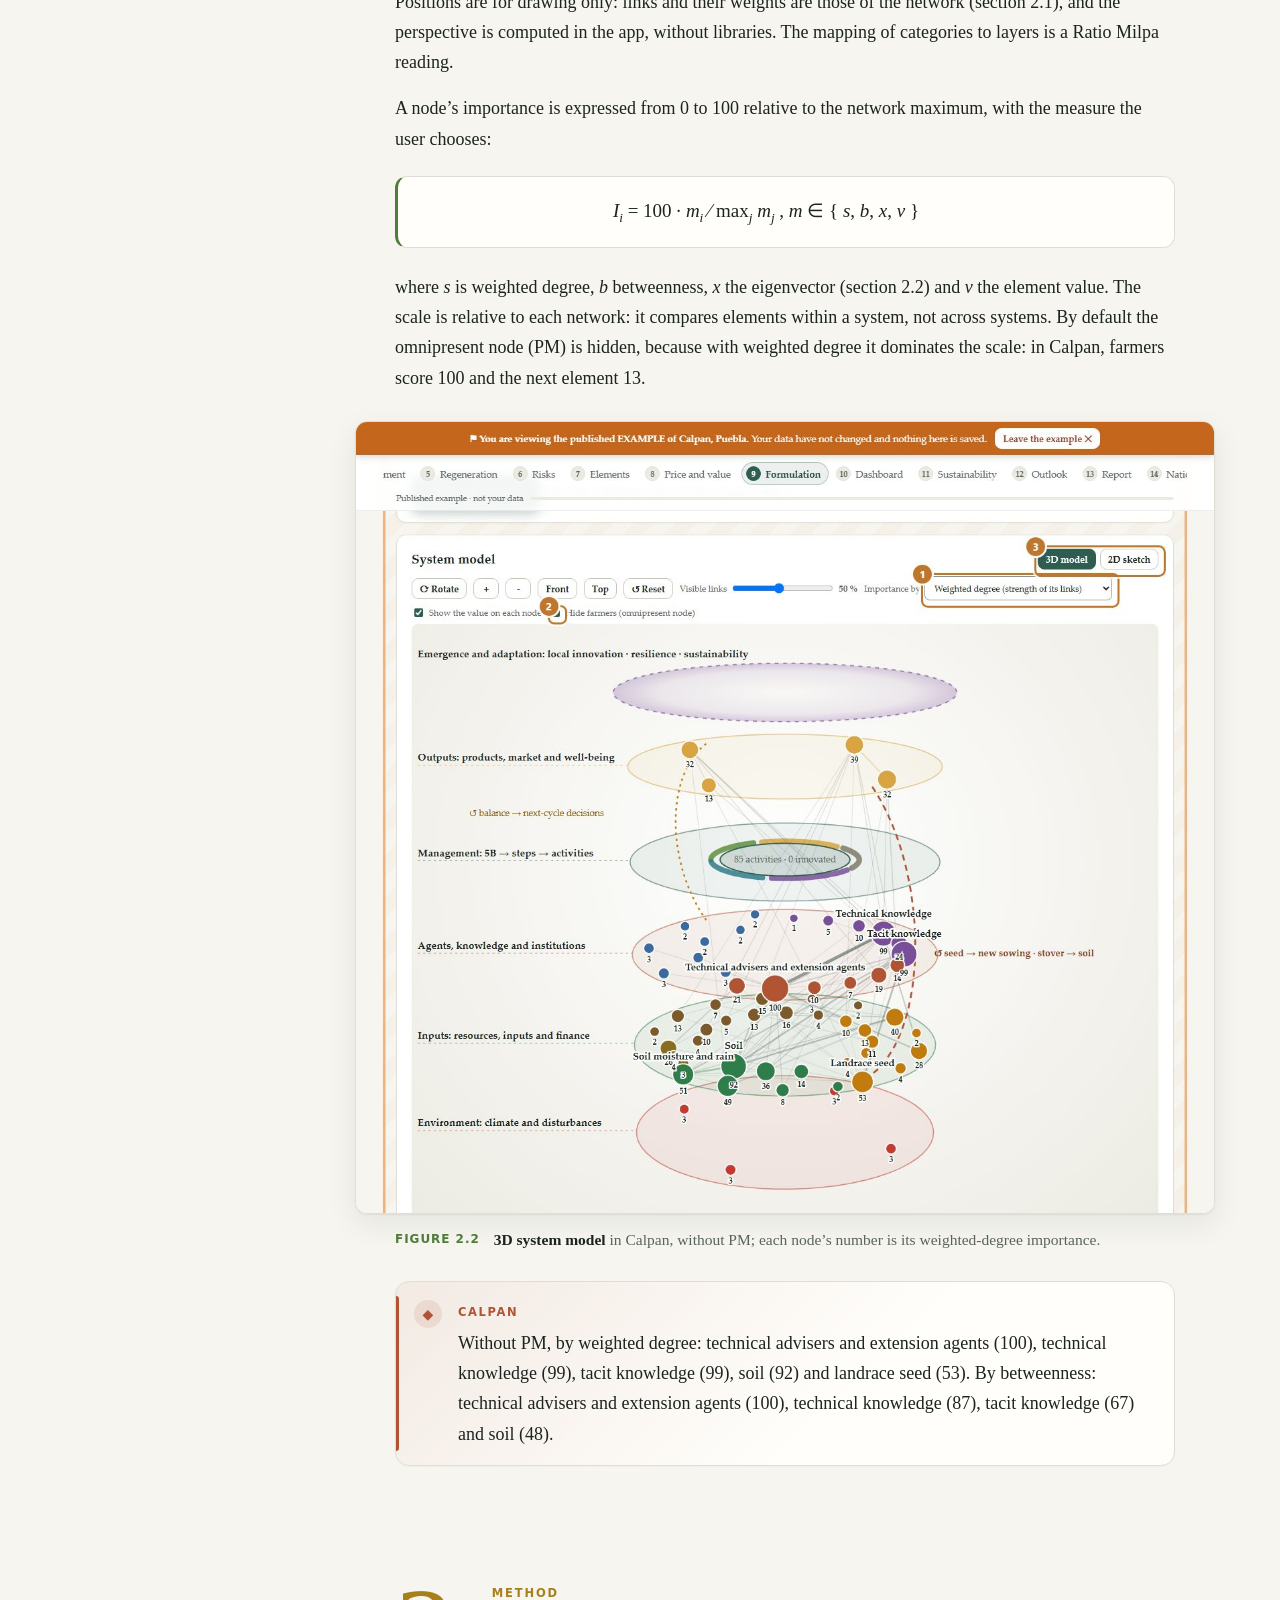
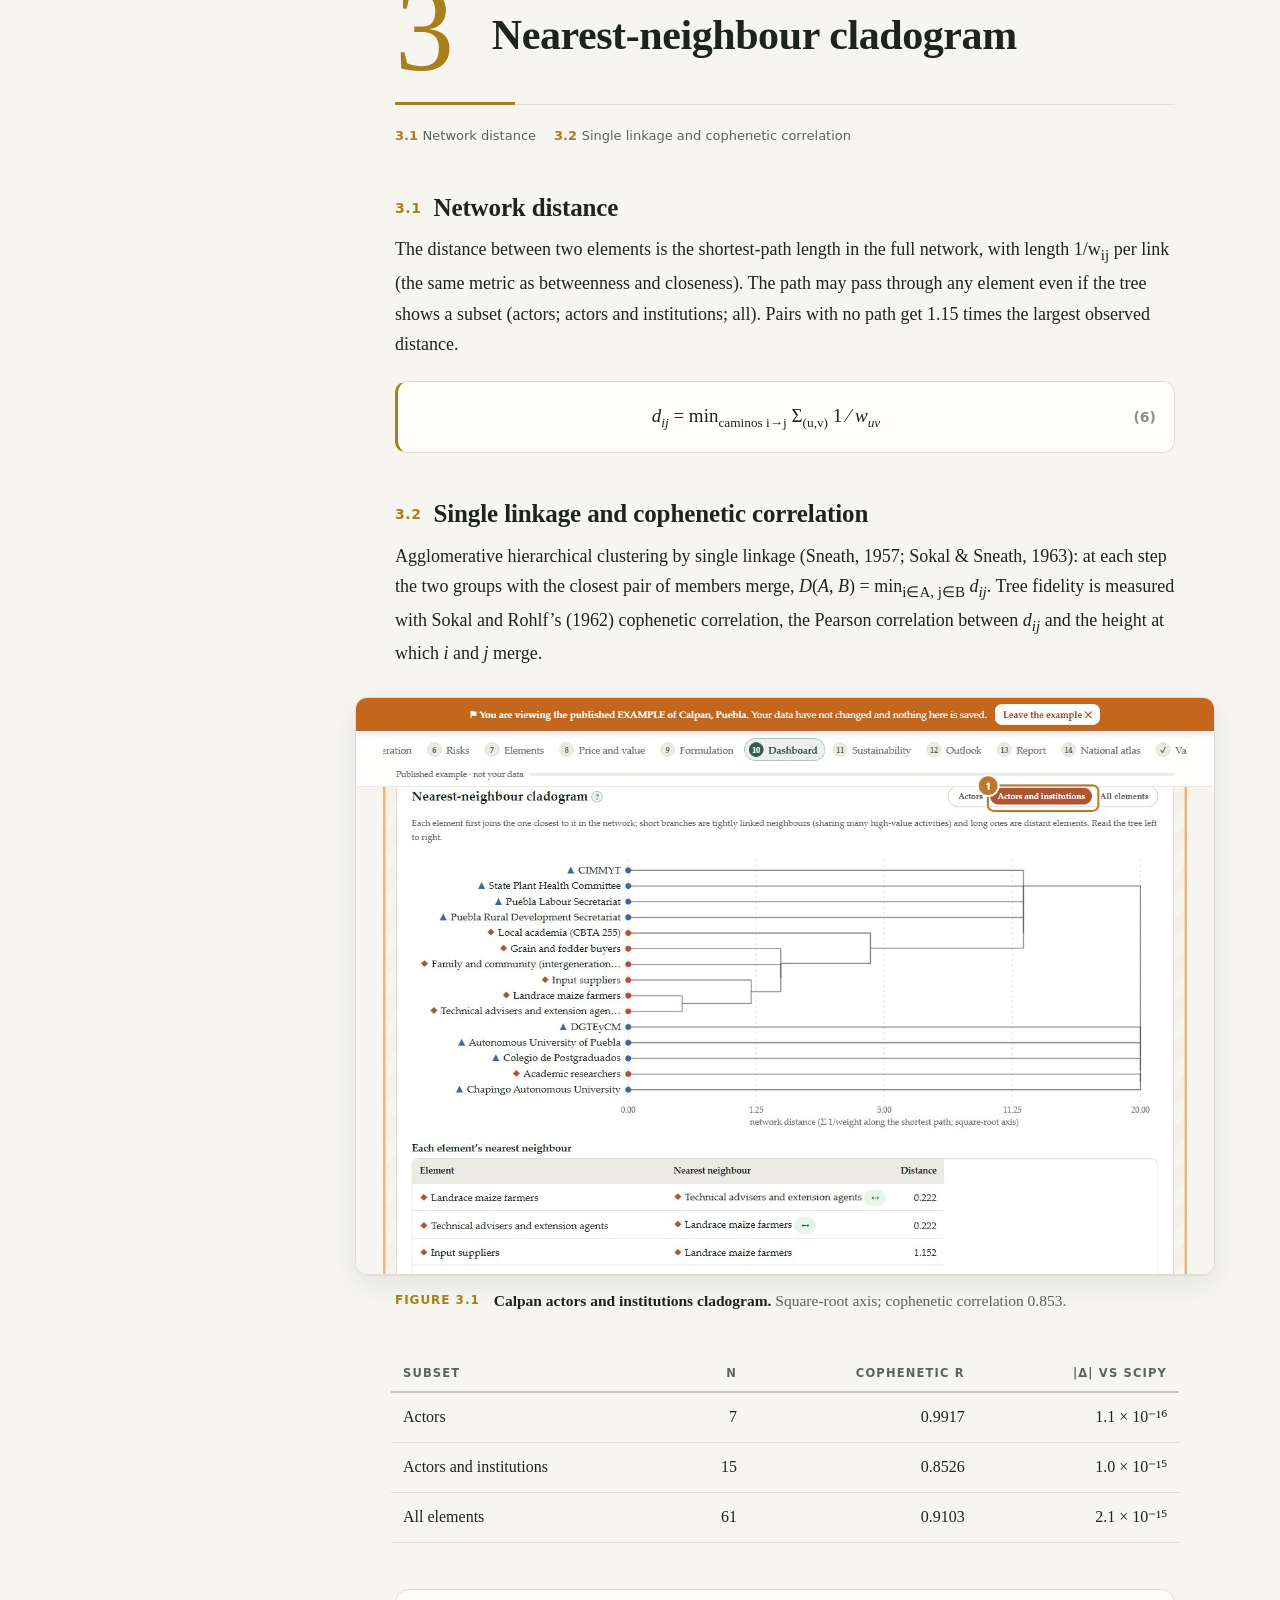
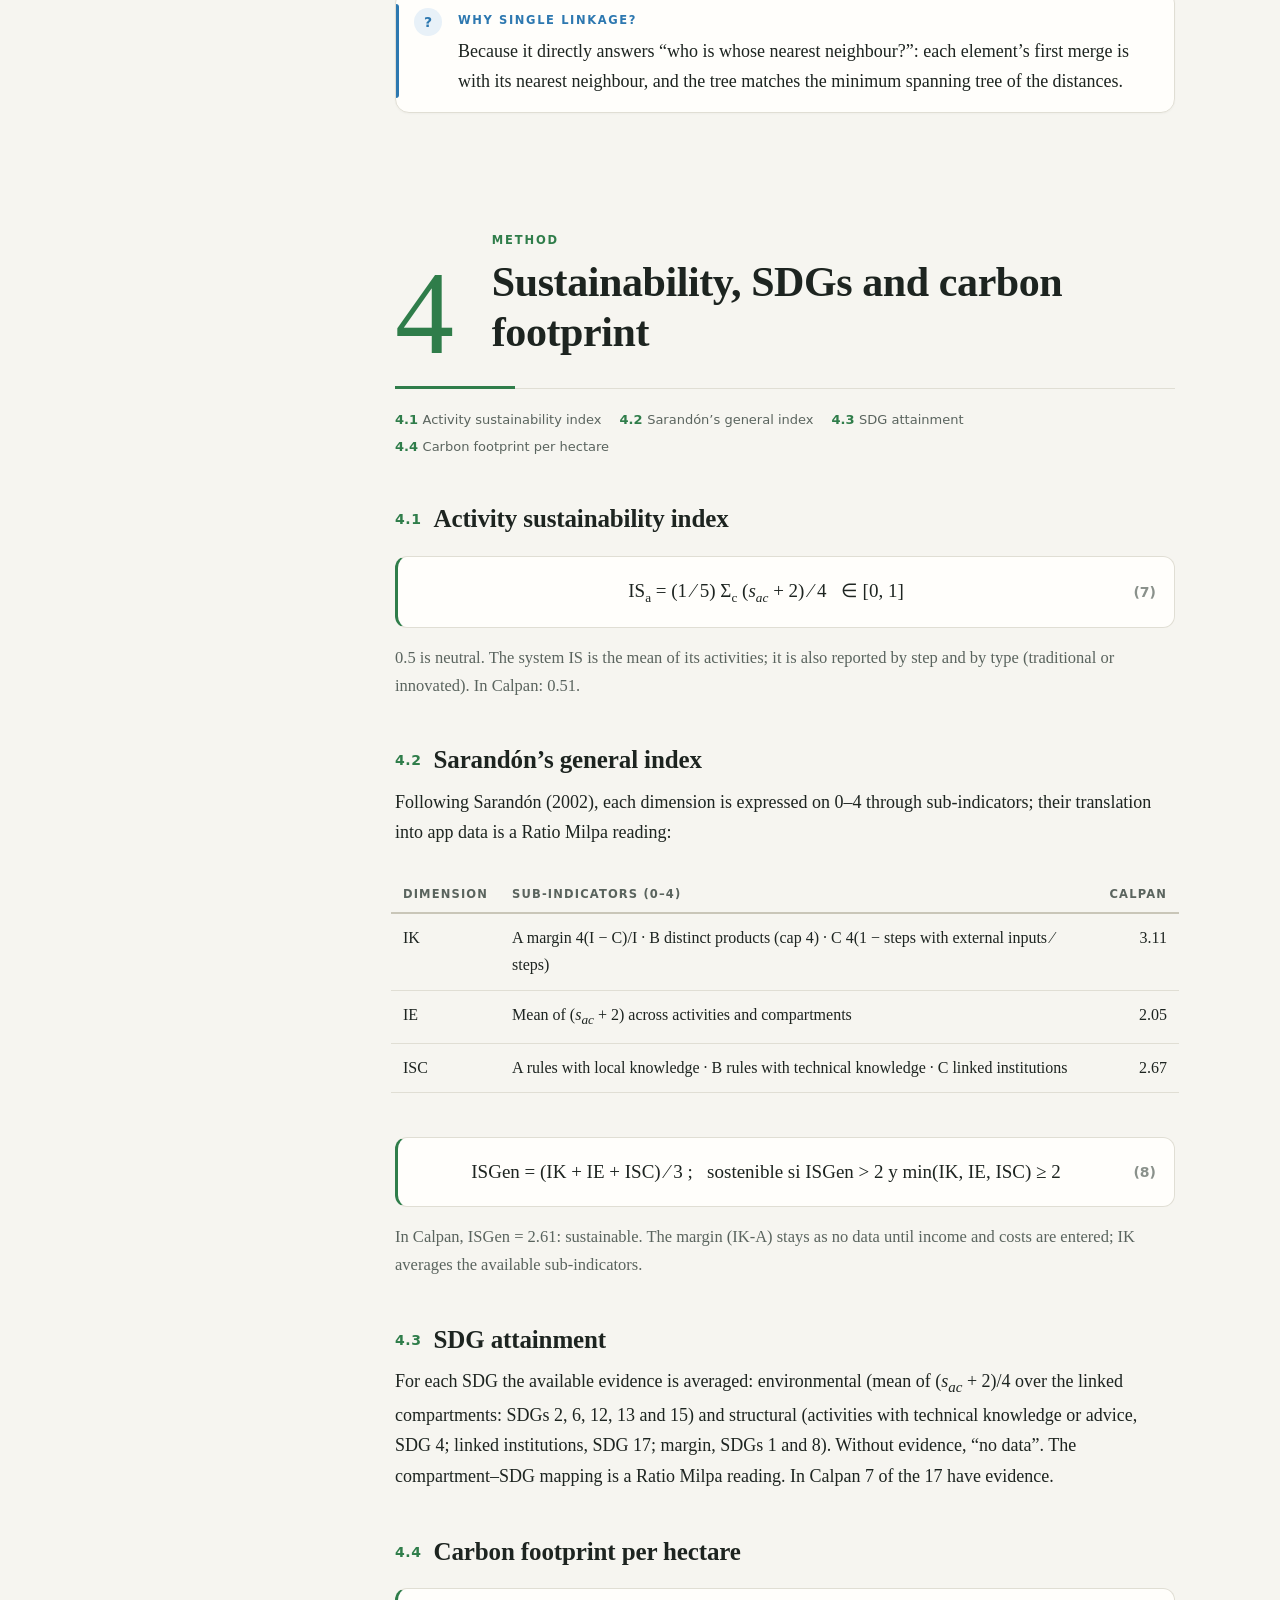
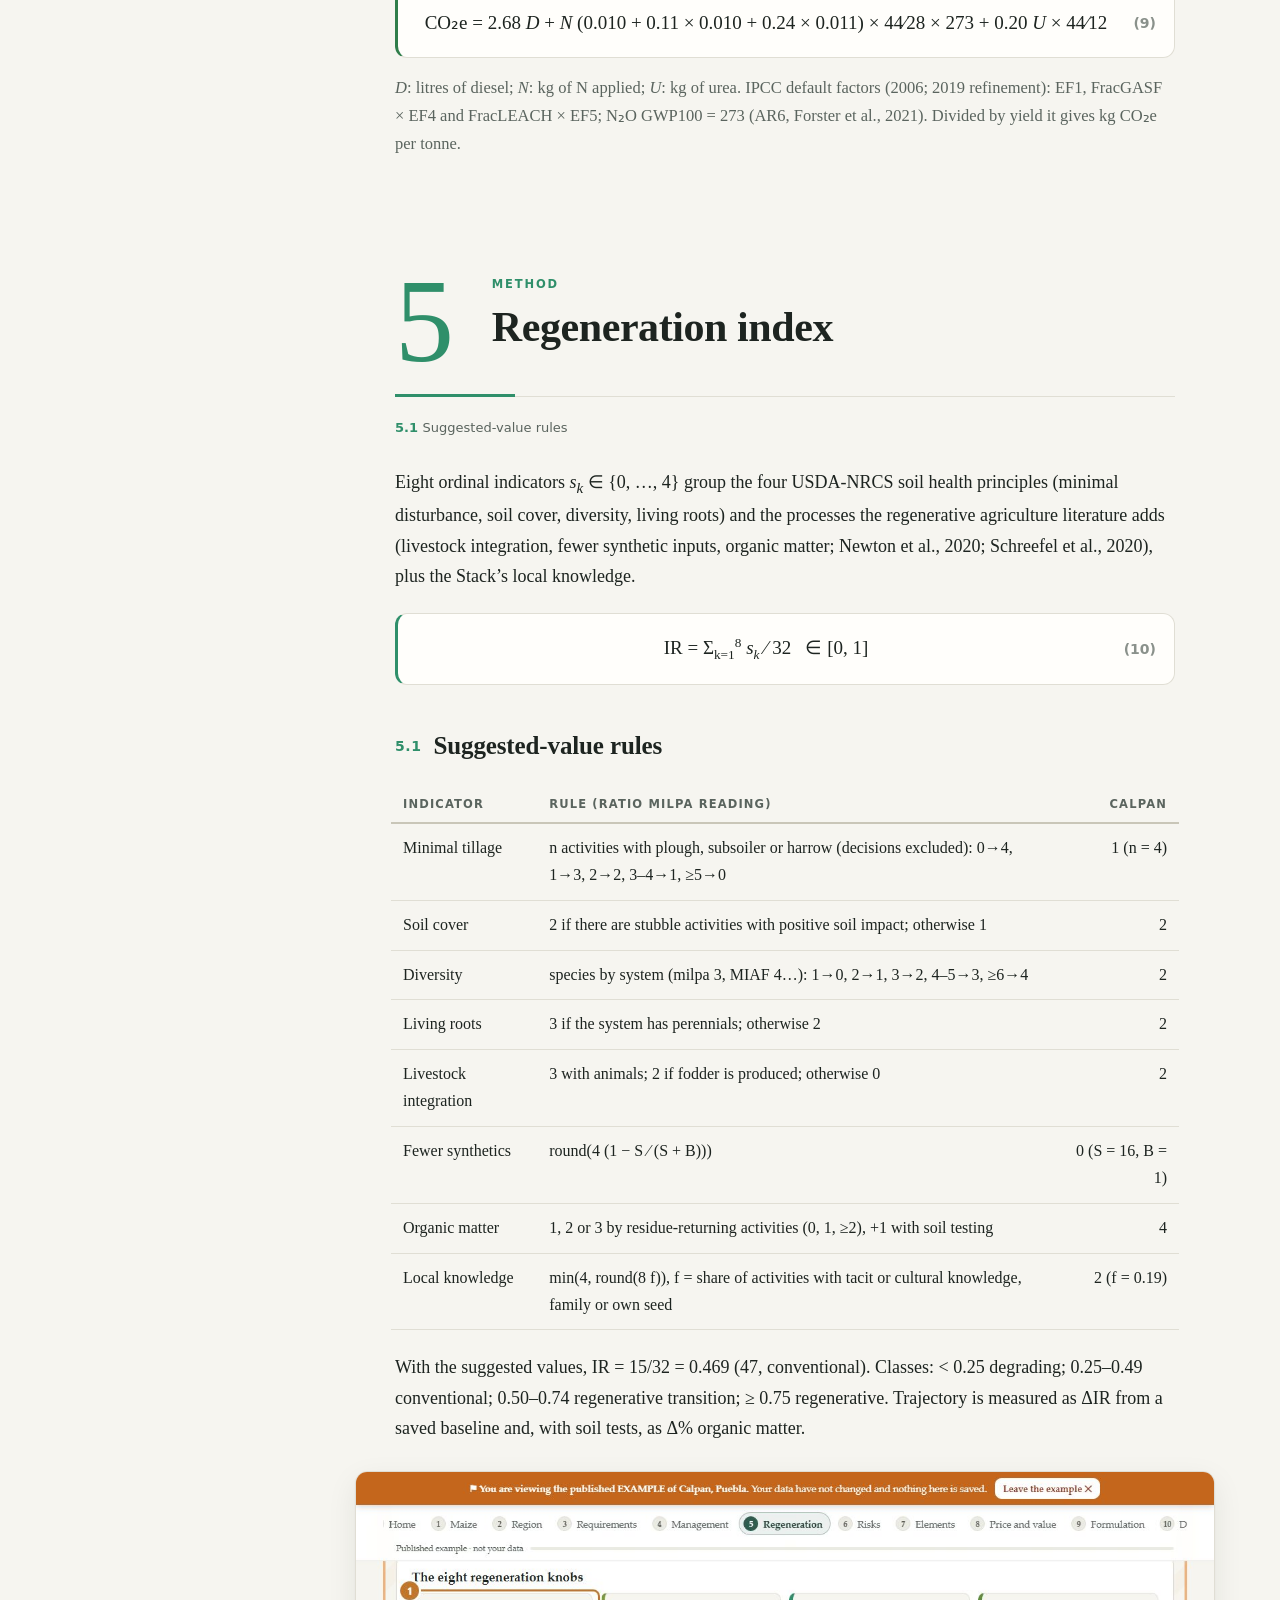
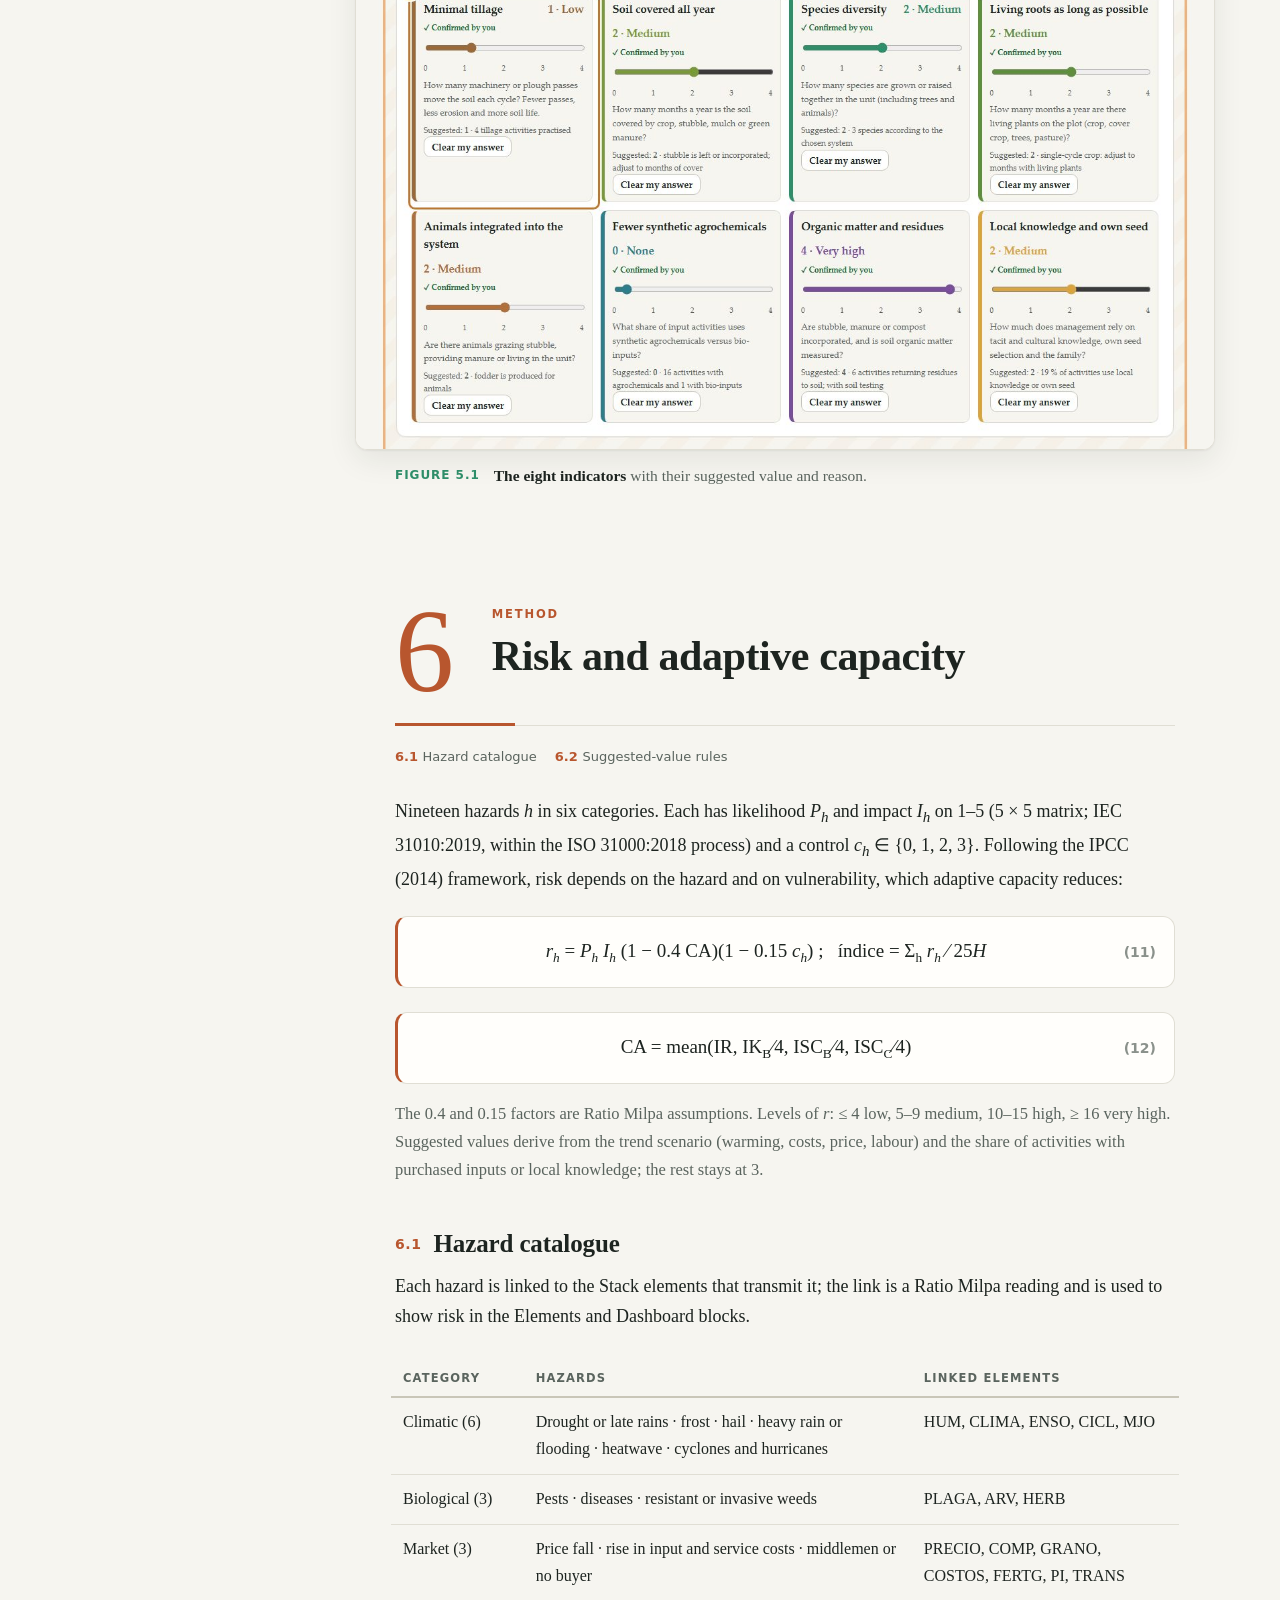
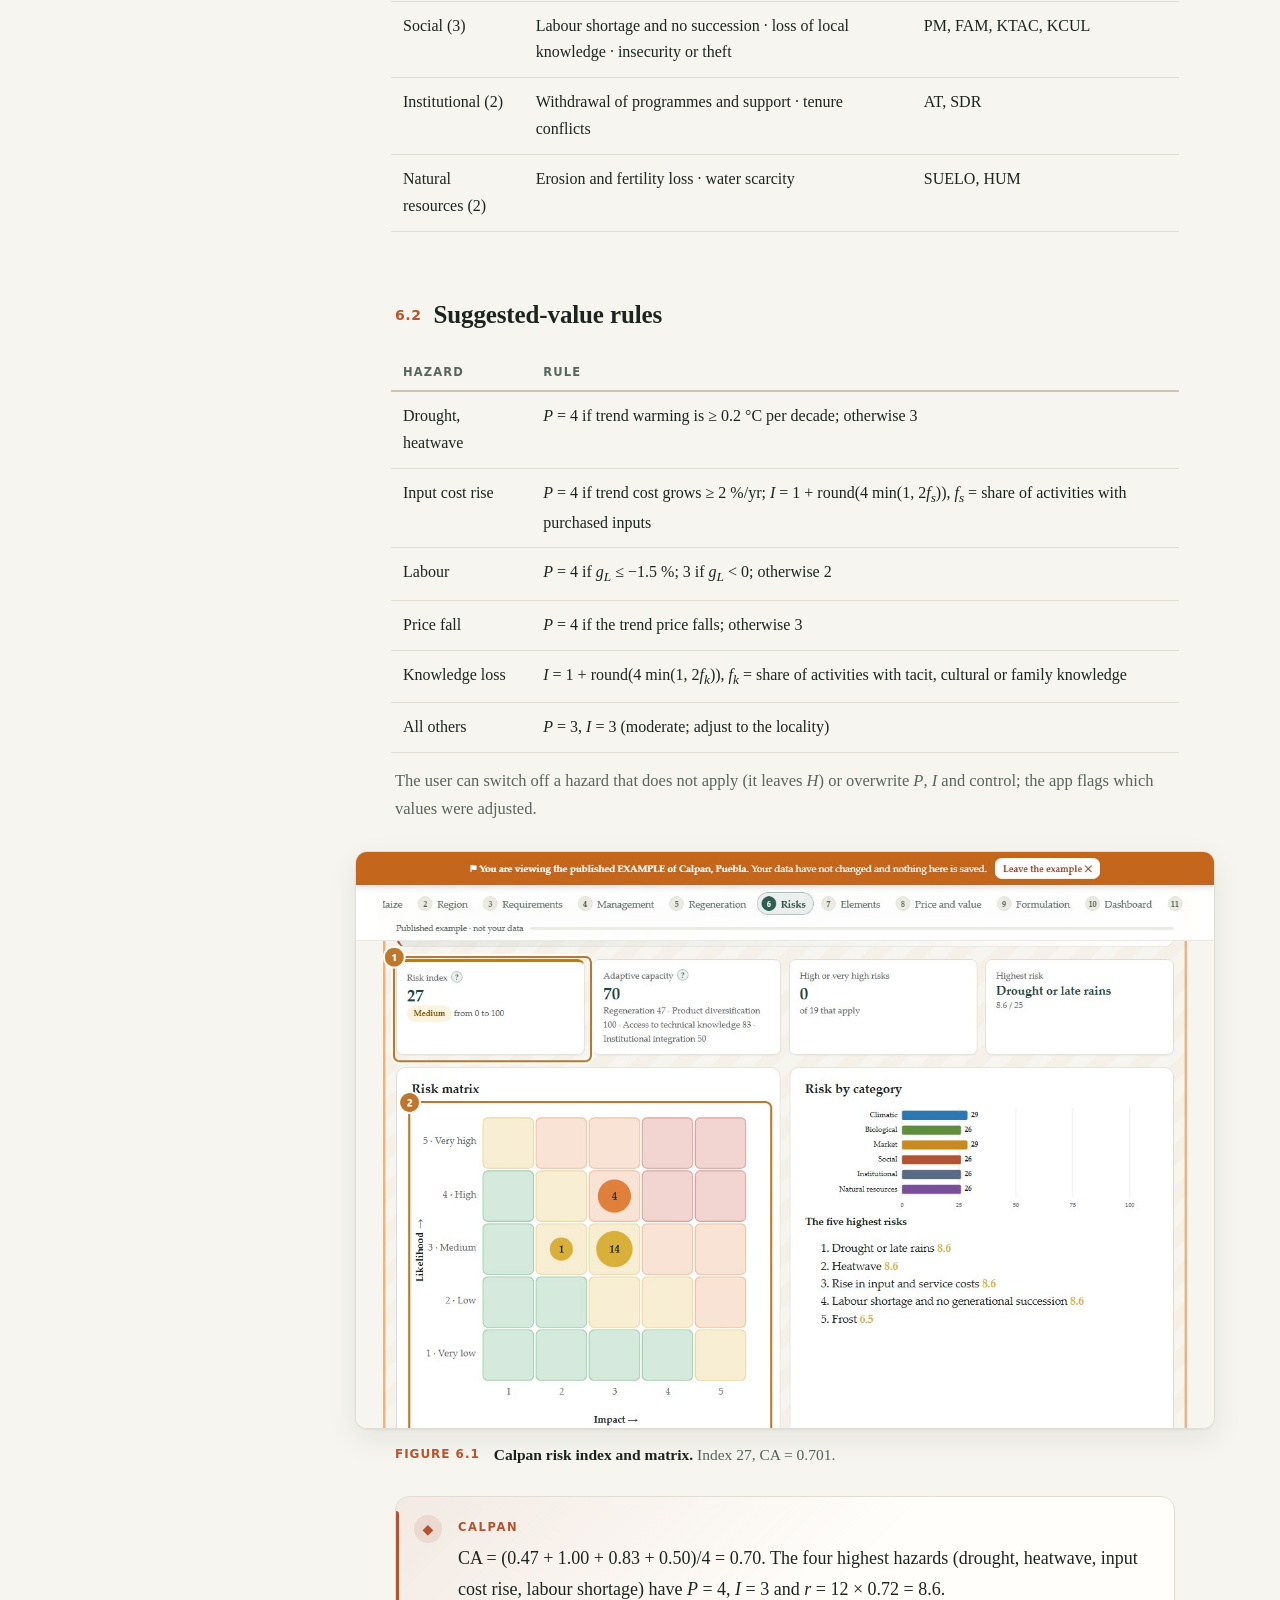
==== commit c66cda29: "Ratio Milpa 0.2.0: modelo 3D del sistema e importancia de los nodos; instructivos actualizados Instr" ====
--- a/instructivo-cientifico.html
+++ b/instructivo-cientifico.html
@@ -454,15 +454,15 @@
   <div class="band"><i style="background:var(--b1)"></i><i style="background:var(--b2)"></i><i style="background:var(--b3)"></i><i style="background:var(--b4)"></i><i style="background:var(--b5)"></i><i style="background:var(--b6)"></i><i style="background:var(--b7)"></i><i style="background:var(--b8)"></i><i style="background:var(--b9)"></i><i style="background:var(--b10)"></i><i style="background:var(--b11)"></i><i style="background:var(--b12)"></i><i style="background:var(--b13)"></i><i style="background:var(--b14)"></i></div>
   <div class="in">
     <div>
-      <div class="kick"><img src="logo.svg" alt="Ratio Milpa"><div><div class="eyebrow" lang="es">Instructivo del Científico</div><div class="eyebrow" lang="en">Scientist Guide</div><div style="font-size:15px;color:var(--muted)">Ratio Milpa 0.1.0 · Ratio Complexus</div></div></div>
+      <div class="kick"><img src="logo.svg" alt="Ratio Milpa"><div><div class="eyebrow" lang="es">Instructivo del Científico</div><div class="eyebrow" lang="en">Scientist Guide</div><div style="font-size:15px;color:var(--muted)">Ratio Milpa 0.2.0 · Ratio Complexus</div></div></div>
       <h1 lang="es">El saber local como <em>sistema complejo adaptativo</em>: <span class="a">modelo, ecuaciones y evidencia</span></h1>
       <h1 lang="en">Local knowledge as a <em>complex adaptive system</em>: <span class="a">model, equations and evidence</span></h1>
       <p class="sub" lang="es">Documentación técnica de Ratio Milpa para investigación y docencia: el modelo de datos, la red ponderada y su estadística, el cladograma, los índices de sostenibilidad, regeneración y riesgo, la prospectiva, la validación frente a NetworkX y SciPy, y cómo reproducir cada número.</p>
       <p class="sub" lang="en">Technical documentation of Ratio Milpa for research and teaching: the data model, the weighted network and its statistics, the cladogram, the sustainability, regeneration and risk indices, the outlook, validation against NetworkX and SciPy, and how to reproduce every number.</p>
       <div class="meta">
-        <div lang="es"><b>1.ª edición</b> · octubre de 2026 · describe Ratio Milpa 0.1.0</div>
-        <div lang="en"><b>1st edition</b> · October 2026 · covers Ratio Milpa 0.1.0</div>
-        <div>DOI <a href="https://doi.org/10.5281/zenodo.23488144">10.5281/zenodo.23488144</a> · <span lang="es">Texto CC BY 4.0 · app MIT</span><span lang="en">Text CC BY 4.0 · app MIT</span></div>
+        <div lang="es"><b>1.ª edición</b> · octubre de 2026 · describe Ratio Milpa 0.2.0</div>
+        <div lang="en"><b>1st edition</b> · October 2026 · covers Ratio Milpa 0.2.0</div>
+        <div>DOI <a href="https://doi.org/10.5281/zenodo.23642444">10.5281/zenodo.23642444</a> · <span lang="es">Texto CC BY 4.0 · app MIT</span><span lang="en">Text CC BY 4.0 · app MIT</span></div>
       </div>
       <div class="who">Héctor Tecumshé Mojica-Zárate · Oscar Díaz-José<br><span lang="es">Para el uso paso a paso, consulta el <a href="instructivo-productor.html">Instructivo del Productor</a>.</span><span lang="en">For step-by-step use, see the <a href="instructivo-productor.html">Producer Guide</a>.</span></div>
     </div>
@@ -561,6 +561,18 @@
   <div class="box farm"><span class="bi">◆</span><span class="bt" lang="es">Calpan</span><span class="bt" lang="en">Calpan</span>
     <p lang="es">Red completa: 61 nodos, 209 vínculos, densidad 0.114, Q = 0.038 (4 comunidades). Sin PM: 60 nodos, 158 vínculos, Q = 0.4496 con 7 comunidades, agrupamiento medio 0.5252 y camino medio 2.9017. La mayor intermediación sin PM corresponde a asesores técnicos, conocimiento técnico, conocimiento tácito y suelo.</p>
     <p lang="en">Full network: 61 nodes, 209 links, density 0.114, Q = 0.038 (4 communities). Without PM: 60 nodes, 158 links, Q = 0.4496 with 7 communities, mean clustering 0.5252 and mean path 2.9017. The highest betweenness without PM belongs to technical advisers, technical knowledge, tacit knowledge and soil.</p></div>
+  <h3 id="r-modelo3d" data-n="2.5"><span lang="es">Modelo 3D e importancia de los nodos</span><span lang="en">3D model and node importance</span></h3>
+  <p lang="es">El modelo 3D del bloque de Formulación coloca cada elemento en una capa según su categoría: entorno (perturbaciones), entradas (recursos naturales, insumos, equipo y recursos financieros), agentes (actores, conocimientos, instituciones y políticas) y salidas (productos); el manejo (5B) es un núcleo sin nodos. Dentro de cada capa, cada categoría ocupa un sector angular proporcional a su número de elementos. Las posiciones solo sirven para dibujar: los vínculos y sus pesos son los de la red (sección 2.1), y la perspectiva se calcula en la app, sin bibliotecas. La asignación de categorías a capas es una lectura de Ratio Milpa.</p>
+  <p lang="en">The 3D model in the Formulation block places each element on a layer according to its category: environment (disturbances), inputs (natural resources, inputs, equipment and financial resources), agents (actors, knowledge, institutions and policies) and outputs (products); management (5B) is a core without nodes. Within each layer, each category takes an angular sector proportional to its number of elements. Positions are for drawing only: links and their weights are those of the network (section 2.1), and the perspective is computed in the app, without libraries. The mapping of categories to layers is a Ratio Milpa reading.</p>
+  <p lang="es">La importancia de un nodo se expresa de 0 a 100 respecto del máximo de la red, con la medida que elija el usuario:</p>
+  <p lang="en">A node’s importance is expressed from 0 to 100 relative to the network maximum, with the measure the user chooses:</p>
+  <div class="eq"><span><i>I<sub>i</sub></i> = 100 · <i>m<sub>i</sub></i> ⁄ max<sub><i>j</i></sub> <i>m<sub>j</sub></i> ,  <i>m</i> ∈ { <i>s</i>, <i>b</i>, <i>x</i>, <i>v</i> }</span></div>
+  <p lang="es">donde <i>s</i> es el grado ponderado, <i>b</i> la intermediación, <i>x</i> el vector propio (sección 2.2) y <i>v</i> el valor del elemento. La escala es relativa a cada red: sirve para comparar elementos dentro de un sistema, no entre sistemas. Por omisión se oculta el nodo omnipresente (PM), que con el grado ponderado concentra la escala: en Calpan, los productores valen 100 y el siguiente elemento, 13.</p>
+  <p lang="en">where <i>s</i> is weighted degree, <i>b</i> betweenness, <i>x</i> the eigenvector (section 2.2) and <i>v</i> the element value. The scale is relative to each network: it compares elements within a system, not across systems. By default the omnipresent node (PM) is hidden, because with weighted degree it dominates the scale: in Calpan, farmers score 100 and the next element 13.</p>
+  <figure data-fig="modelo3d"><figcaption><span class="fn"></span><span lang="es"><b>Modelo 3D del sistema</b> en Calpan, sin PM; el número de cada nodo es su importancia por grado ponderado.</span><span lang="en"><b>3D system model</b> in Calpan, without PM; each node’s number is its weighted-degree importance.</span></figcaption></figure>
+  <div class="box farm"><span class="bi">◆</span><span class="bt" lang="es">Calpan</span><span class="bt" lang="en">Calpan</span>
+    <p lang="es">Sin PM, por grado ponderado: asesores técnicos y extensionistas (100), conocimiento técnico (99), conocimiento tácito (99), suelo (92) y semilla criolla (53). Por intermediación: asesores técnicos y extensionistas (100), conocimiento técnico (87), conocimiento tácito (67) y suelo (48).</p>
+    <p lang="en">Without PM, by weighted degree: technical advisers and extension agents (100), technical knowledge (99), tacit knowledge (99), soil (92) and landrace seed (53). By betweenness: technical advisers and extension agents (100), technical knowledge (87), tacit knowledge (67) and soil (48).</p></div>
 </section>
 
 <!-- ============================ 3 · CLADOGRAMA ============================ -->
@@ -930,21 +942,21 @@
   </ol>
   <h3 id="b-citar-guia"><span lang="es">Cómo citar este instructivo</span><span lang="en">How to cite this guide</span></h3>
   <p class="where" lang="es">APA, 7.ª ed.</p><p class="where" lang="en">APA 7th ed.</p>
-  <p lang="es">Mojica-Zárate, H. T., y Díaz-José, O. (2026). <i>Ratio Milpa: Instructivo del Científico</i> (1.ª ed., corregida). Zenodo. https://doi.org/10.5281/zenodo.23488144</p><p lang="en">Mojica-Zárate, H. T., &amp; Díaz-José, O. (2026). <i>Ratio Milpa: Scientist Guide</i> (1st ed., corrected). Zenodo. https://doi.org/10.5281/zenodo.23488144</p>
+  <p lang="es">Mojica-Zárate, H. T., y Díaz-José, O. (2026). <i>Ratio Milpa: Instructivo del Científico</i> (1.ª ed., actualizada). Zenodo. https://doi.org/10.5281/zenodo.23642444</p><p lang="en">Mojica-Zárate, H. T., &amp; Díaz-José, O. (2026). <i>Ratio Milpa: Scientist Guide</i> (1st ed., updated). Zenodo. https://doi.org/10.5281/zenodo.23642444</p>
   <h3 id="b-citar"><span lang="es">Cómo citar el software</span><span lang="en">How to cite the software</span></h3>
-  <p lang="es">Mojica-Zárate, H. T., y Díaz-José, O. (2026). <i>Ratio Milpa: el conocimiento local del maíz en México como sistema complejo adaptativo</i> (Versión 0.1.0) [Software]. Zenodo. https://doi.org/10.5281/zenodo.23432656</p>
-  <p lang="en">Mojica-Zárate, H. T., &amp; Díaz-José, O. (2026). <i>Ratio Milpa: local maize knowledge in Mexico as a complex adaptive system</i> (Version 0.1.0) [Software]. Zenodo. https://doi.org/10.5281/zenodo.23432656</p>
+  <p lang="es">Mojica-Zárate, H. T., y Díaz-José, O. (2026). <i>Ratio Milpa: el conocimiento local del maíz en México como sistema complejo adaptativo</i> (Versión 0.2.0) [Software]. Zenodo. https://doi.org/10.5281/zenodo.23432656</p>
+  <p lang="en">Mojica-Zárate, H. T., &amp; Díaz-José, O. (2026). <i>Ratio Milpa: local maize knowledge in Mexico as a complex adaptive system</i> (Version 0.2.0) [Software]. Zenodo. https://doi.org/10.5281/zenodo.23432656</p>
   <div class="qrbox"><svg xmlns="http://www.w3.org/2000/svg" viewBox="0 0 41 41" shape-rendering="crispEdges"><rect width="41" height="41" fill="#fff"/><path d="M4 4h7v1h-7zM15 4h1v1h-1zM20 4h1v1h-1zM22 4h6v1h-6zM30 4h7v1h-7zM4 5h1v1h-1zM10 5h1v1h-1zM15 5h2v1h-2zM19 5h1v1h-1zM22 5h1v1h-1zM25 5h1v1h-1zM30 5h1v1h-1zM36 5h1v1h-1zM4 6h1v1h-1zM6 6h3v1h-3zM10 6h1v1h-1zM12 6h1v1h-1zM14 6h3v1h-3zM18 6h3v1h-3zM25 6h1v1h-1zM27 6h1v1h-1zM30 6h1v1h-1zM32 6h3v1h-3zM36 6h1v1h-1zM4 7h1v1h-1zM6 7h3v1h-3zM10 7h1v1h-1zM12 7h2v1h-2zM15 7h2v1h-2zM19 7h1v1h-1zM22 7h2v1h-2zM26 7h2v1h-2zM30 7h1v1h-1zM32 7h3v1h-3zM36 7h1v1h-1zM4 8h1v1h-1zM6 8h3v1h-3zM10 8h1v1h-1zM12 8h1v1h-1zM16 8h5v1h-5zM24 8h2v1h-2zM27 8h1v1h-1zM30 8h1v1h-1zM32 8h3v1h-3zM36 8h1v1h-1zM4 9h1v1h-1zM10 9h1v1h-1zM12 9h1v1h-1zM14 9h1v1h-1zM23 9h1v1h-1zM28 9h1v1h-1zM30 9h1v1h-1zM36 9h1v1h-1zM4 10h7v1h-7zM12 10h1v1h-1zM14 10h1v1h-1zM16 10h1v1h-1zM18 10h1v1h-1zM20 10h1v1h-1zM22 10h1v1h-1zM24 10h1v1h-1zM26 10h1v1h-1zM28 10h1v1h-1zM30 10h7v1h-7zM12 11h2v1h-2zM15 11h1v1h-1zM20 11h1v1h-1zM23 11h3v1h-3zM4 12h1v1h-1zM6 12h5v1h-5zM14 12h1v1h-1zM17 12h2v1h-2zM20 12h4v1h-4zM26 12h3v1h-3zM30 12h5v1h-5zM4 13h2v1h-2zM9 13h1v1h-1zM11 13h3v1h-3zM15 13h4v1h-4zM20 13h8v1h-8zM30 13h2v1h-2zM33 13h2v1h-2zM36 13h1v1h-1zM10 14h2v1h-2zM13 14h3v1h-3zM17 14h5v1h-5zM24 14h2v1h-2zM28 14h2v1h-2zM32 14h1v1h-1zM34 14h2v1h-2zM7 15h1v1h-1zM9 15h1v1h-1zM11 15h1v1h-1zM13 15h5v1h-5zM19 15h1v1h-1zM21 15h3v1h-3zM25 15h2v1h-2zM32 15h3v1h-3zM36 15h1v1h-1zM5 16h4v1h-4zM10 16h2v1h-2zM16 16h1v1h-1zM18 16h1v1h-1zM20 16h1v1h-1zM24 16h1v1h-1zM28 16h2v1h-2zM32 16h2v1h-2zM35 16h2v1h-2zM6 17h2v1h-2zM11 17h2v1h-2zM16 17h1v1h-1zM19 17h1v1h-1zM21 17h2v1h-2zM25 17h1v1h-1zM27 17h1v1h-1zM30 17h1v1h-1zM35 17h2v1h-2zM5 18h1v1h-1zM7 18h1v1h-1zM10 18h1v1h-1zM15 18h1v1h-1zM18 18h3v1h-3zM24 18h3v1h-3zM29 18h2v1h-2zM33 18h3v1h-3zM4 19h1v1h-1zM6 19h2v1h-2zM11 19h1v1h-1zM13 19h2v1h-2zM16 19h1v1h-1zM19 19h1v1h-1zM25 19h1v1h-1zM28 19h4v1h-4zM33 19h2v1h-2zM5 20h1v1h-1zM7 20h1v1h-1zM9 20h6v1h-6zM16 20h2v1h-2zM19 20h1v1h-1zM21 20h1v1h-1zM24 20h1v1h-1zM26 20h2v1h-2zM29 20h1v1h-1zM31 20h2v1h-2zM36 20h1v1h-1zM4 21h1v1h-1zM6 21h2v1h-2zM9 21h1v1h-1zM12 21h1v1h-1zM15 21h3v1h-3zM20 21h1v1h-1zM22 21h3v1h-3zM27 21h1v1h-1zM30 21h2v1h-2zM33 21h2v1h-2zM36 21h1v1h-1zM5 22h1v1h-1zM10 22h1v1h-1zM13 22h1v1h-1zM17 22h1v1h-1zM19 22h2v1h-2zM22 22h1v1h-1zM24 22h1v1h-1zM26 22h1v1h-1zM30 22h3v1h-3zM34 22h1v1h-1zM4 23h1v1h-1zM7 23h1v1h-1zM12 23h1v1h-1zM15 23h1v1h-1zM17 23h1v1h-1zM20 23h1v1h-1zM24 23h6v1h-6zM31 23h4v1h-4zM36 23h1v1h-1zM9 24h2v1h-2zM12 24h1v1h-1zM15 24h1v1h-1zM18 24h2v1h-2zM22 24h2v1h-2zM25 24h1v1h-1zM28 24h2v1h-2zM31 24h3v1h-3zM4 25h3v1h-3zM8 25h2v1h-2zM11 25h4v1h-4zM16 25h5v1h-5zM24 25h2v1h-2zM27 25h1v1h-1zM30 25h1v1h-1zM33 25h1v1h-1zM36 25h1v1h-1zM4 26h1v1h-1zM8 26h4v1h-4zM13 26h2v1h-2zM17 26h1v1h-1zM22 26h2v1h-2zM25 26h2v1h-2zM30 26h4v1h-4zM35 26h1v1h-1zM4 27h1v1h-1zM11 27h1v1h-1zM16 27h2v1h-2zM20 27h1v1h-1zM23 27h4v1h-4zM31 27h1v1h-1zM34 27h3v1h-3zM4 28h1v1h-1zM8 28h5v1h-5zM14 28h2v1h-2zM17 28h1v1h-1zM21 28h1v1h-1zM23 28h1v1h-1zM26 28h7v1h-7zM35 28h2v1h-2zM12 29h2v1h-2zM15 29h2v1h-2zM20 29h5v1h-5zM28 29h1v1h-1zM32 29h1v1h-1zM34 29h1v1h-1zM36 29h1v1h-1zM4 30h7v1h-7zM14 30h1v1h-1zM16 30h4v1h-4zM21 30h1v1h-1zM24 30h1v1h-1zM26 30h3v1h-3zM30 30h1v1h-1zM32 30h1v1h-1zM34 30h2v1h-2zM4 31h1v1h-1zM10 31h1v1h-1zM12 31h3v1h-3zM16 31h1v1h-1zM18 31h1v1h-1zM20 31h3v1h-3zM24 31h1v1h-1zM27 31h2v1h-2zM32 31h4v1h-4zM4 32h1v1h-1zM6 32h3v1h-3zM10 32h1v1h-1zM12 32h1v1h-1zM15 32h2v1h-2zM18 32h1v1h-1zM20 32h1v1h-1zM24 32h3v1h-3zM28 32h6v1h-6zM35 32h1v1h-1zM4 33h1v1h-1zM6 33h3v1h-3zM10 33h1v1h-1zM12 33h2v1h-2zM16 33h1v1h-1zM18 33h2v1h-2zM21 33h2v1h-2zM25 33h1v1h-1zM27 33h3v1h-3zM32 33h2v1h-2zM36 33h1v1h-1zM4 34h1v1h-1zM6 34h3v1h-3zM10 34h1v1h-1zM12 34h1v1h-1zM14 34h1v1h-1zM19 34h2v1h-2zM22 34h1v1h-1zM24 34h1v1h-1zM27 34h2v1h-2zM30 34h2v1h-2zM33 34h1v1h-1zM4 35h1v1h-1zM10 35h1v1h-1zM15 35h1v1h-1zM18 35h2v1h-2zM25 35h2v1h-2zM28 35h3v1h-3zM32 35h3v1h-3zM4 36h7v1h-7zM12 36h1v1h-1zM14 36h1v1h-1zM16 36h4v1h-4zM21 36h2v1h-2zM24 36h1v1h-1zM26 36h6v1h-6zM33 36h3v1h-3z" fill="#1d2420"/></svg><p lang="es">Aplicación: <b>hectortecumshe-ai.github.io/RatioMilpa</b><br>Código: github.com/hectortecumshe-ai/RatioMilpa</p><p lang="en">App: <b>hectortecumshe-ai.github.io/RatioMilpa</b><br>Code: github.com/hectortecumshe-ai/RatioMilpa</p></div>
   <div class="legal">
-  <p lang="es"><b>Ratio Milpa · Instructivo del Científico</b> · 1.ª edición, corregida, octubre de 2026 · describe Ratio Milpa 0.1.0.</p>
-  <p lang="en"><b>Ratio Milpa · Scientist Guide</b> · 1st edition, corrected, October 2026 · covers Ratio Milpa 0.1.0.</p>
+  <p lang="es"><b>Ratio Milpa · Instructivo del Científico</b> · 1.ª edición, actualizada, octubre de 2026 · describe Ratio Milpa 0.2.0.</p>
+  <p lang="en"><b>Ratio Milpa · Scientist Guide</b> · 1st edition, updated, October 2026 · covers Ratio Milpa 0.2.0.</p>
   <p>Héctor Tecumshé Mojica-Zárate · Oscar Díaz-José</p>
   <p lang="es">Centro Académico Regional Sede Huatusco, Universidad Autónoma Chapingo (Héctor Tecumshé Mojica-Zárate, Oscar Díaz-José), México. ORCID del autor de correspondencia: 0000-0002-9067-3983.</p>
   <p lang="en">Huatusco Regional Academic Centre, Chapingo Autonomous University (Héctor Tecumshé Mojica-Zárate, Oscar Díaz-José), Mexico. Corresponding author ORCID: 0000-0002-9067-3983.</p>
   <p><span class="isbn" lang="es">ISBN: en trámite ante el INDAUTOR</span><span class="isbn" lang="en">ISBN: application in progress (INDAUTOR, Mexico)</span><br>
-     <span lang="es">DOI de este instructivo: <a href="https://doi.org/10.5281/zenodo.23488144">10.5281/zenodo.23488144</a> · DOI de la aplicación: <a href="https://doi.org/10.5281/zenodo.23432656">10.5281/zenodo.23432656</a></span><span lang="en">DOI of this guide: <a href="https://doi.org/10.5281/zenodo.23488144">10.5281/zenodo.23488144</a> · DOI of the app: <a href="https://doi.org/10.5281/zenodo.23432656">10.5281/zenodo.23432656</a></span></p>
-  <p lang="es">Texto y figuras bajo licencia Creative Commons Atribución 4.0 Internacional (CC BY 4.0); la aplicación, bajo licencia MIT. Puedes copiar, adaptar y compartir este instructivo citando a sus autores. Las capturas de pantalla son de la aplicación Ratio Milpa 0.1.0. Composición tipográfica en Palatino Linotype.</p>
-  <p lang="en">Text and figures under the Creative Commons Attribution 4.0 International licence (CC BY 4.0); the app under the MIT licence. You may copy, adapt and share this guide crediting its authors. Screenshots are from the Ratio Milpa 0.1.0 app. Typeset in Palatino Linotype.</p>
+     <span lang="es">DOI de este instructivo: <a href="https://doi.org/10.5281/zenodo.23642444">10.5281/zenodo.23642444</a> · DOI de la aplicación: <a href="https://doi.org/10.5281/zenodo.23432656">10.5281/zenodo.23432656</a></span><span lang="en">DOI of this guide: <a href="https://doi.org/10.5281/zenodo.23642444">10.5281/zenodo.23642444</a> · DOI of the app: <a href="https://doi.org/10.5281/zenodo.23432656">10.5281/zenodo.23432656</a></span></p>
+  <p lang="es">Texto y figuras bajo licencia Creative Commons Atribución 4.0 Internacional (CC BY 4.0); la aplicación, bajo licencia MIT. Puedes copiar, adaptar y compartir este instructivo citando a sus autores. Las capturas de pantalla son de la aplicación Ratio Milpa 0.2.0. Composición tipográfica en Palatino Linotype.</p>
+  <p lang="en">Text and figures under the Creative Commons Attribution 4.0 International licence (CC BY 4.0); the app under the MIT licence. You may copy, adapt and share this guide crediting its authors. Screenshots are from the Ratio Milpa 0.2.0 app. Typeset in Palatino Linotype.</p>
 </div>
 </section>
 
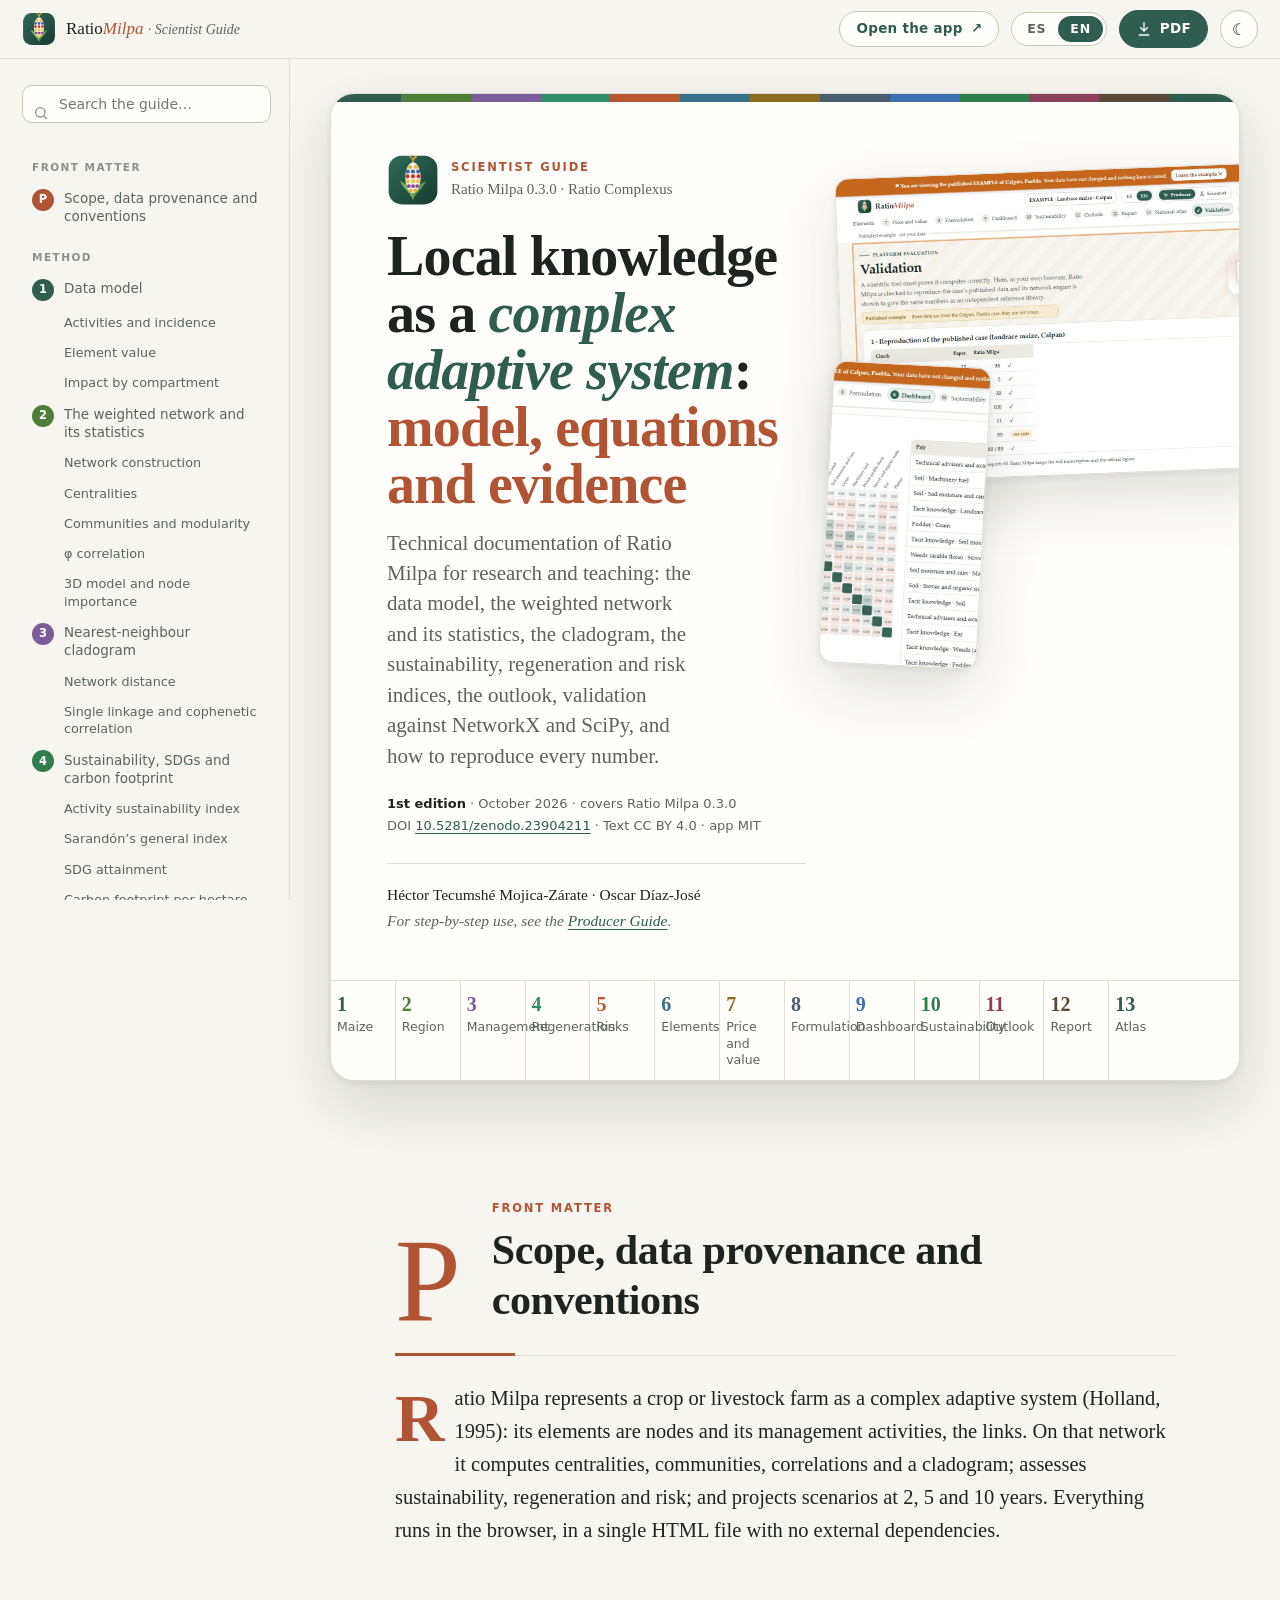
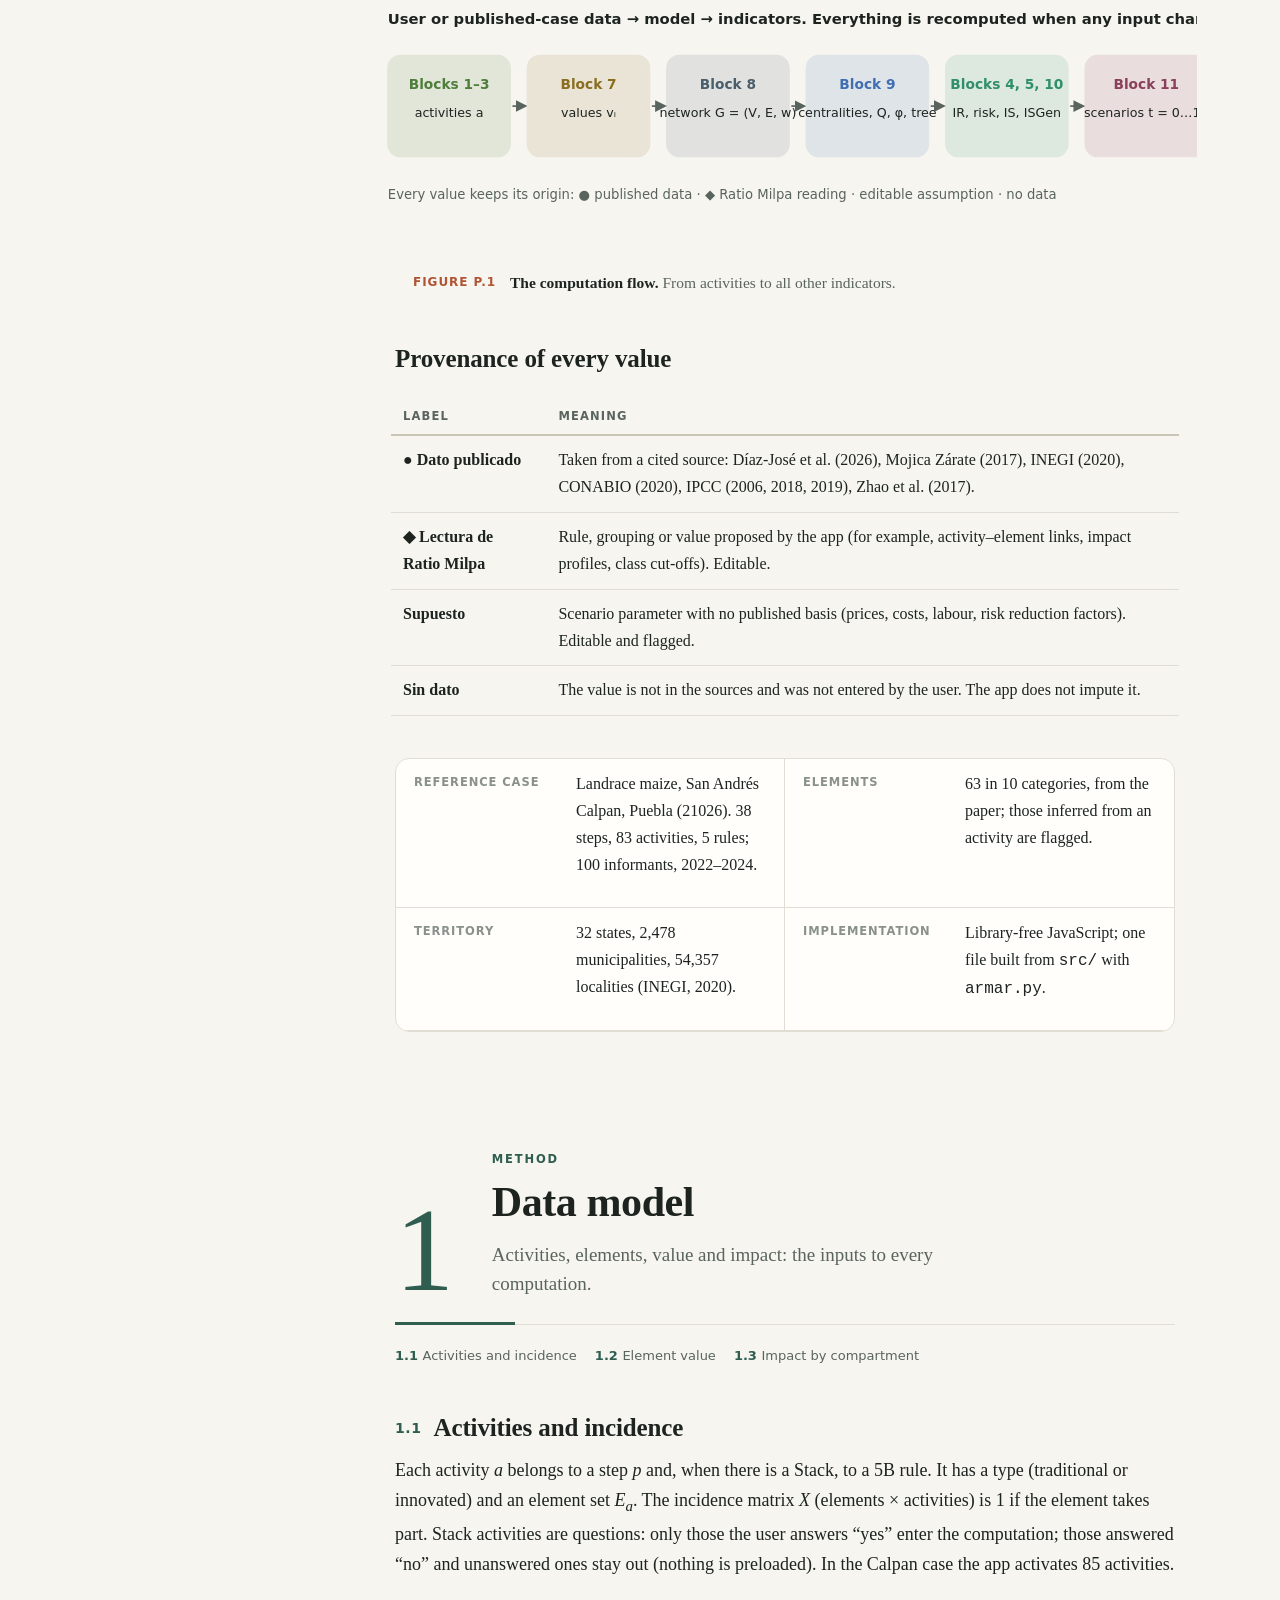
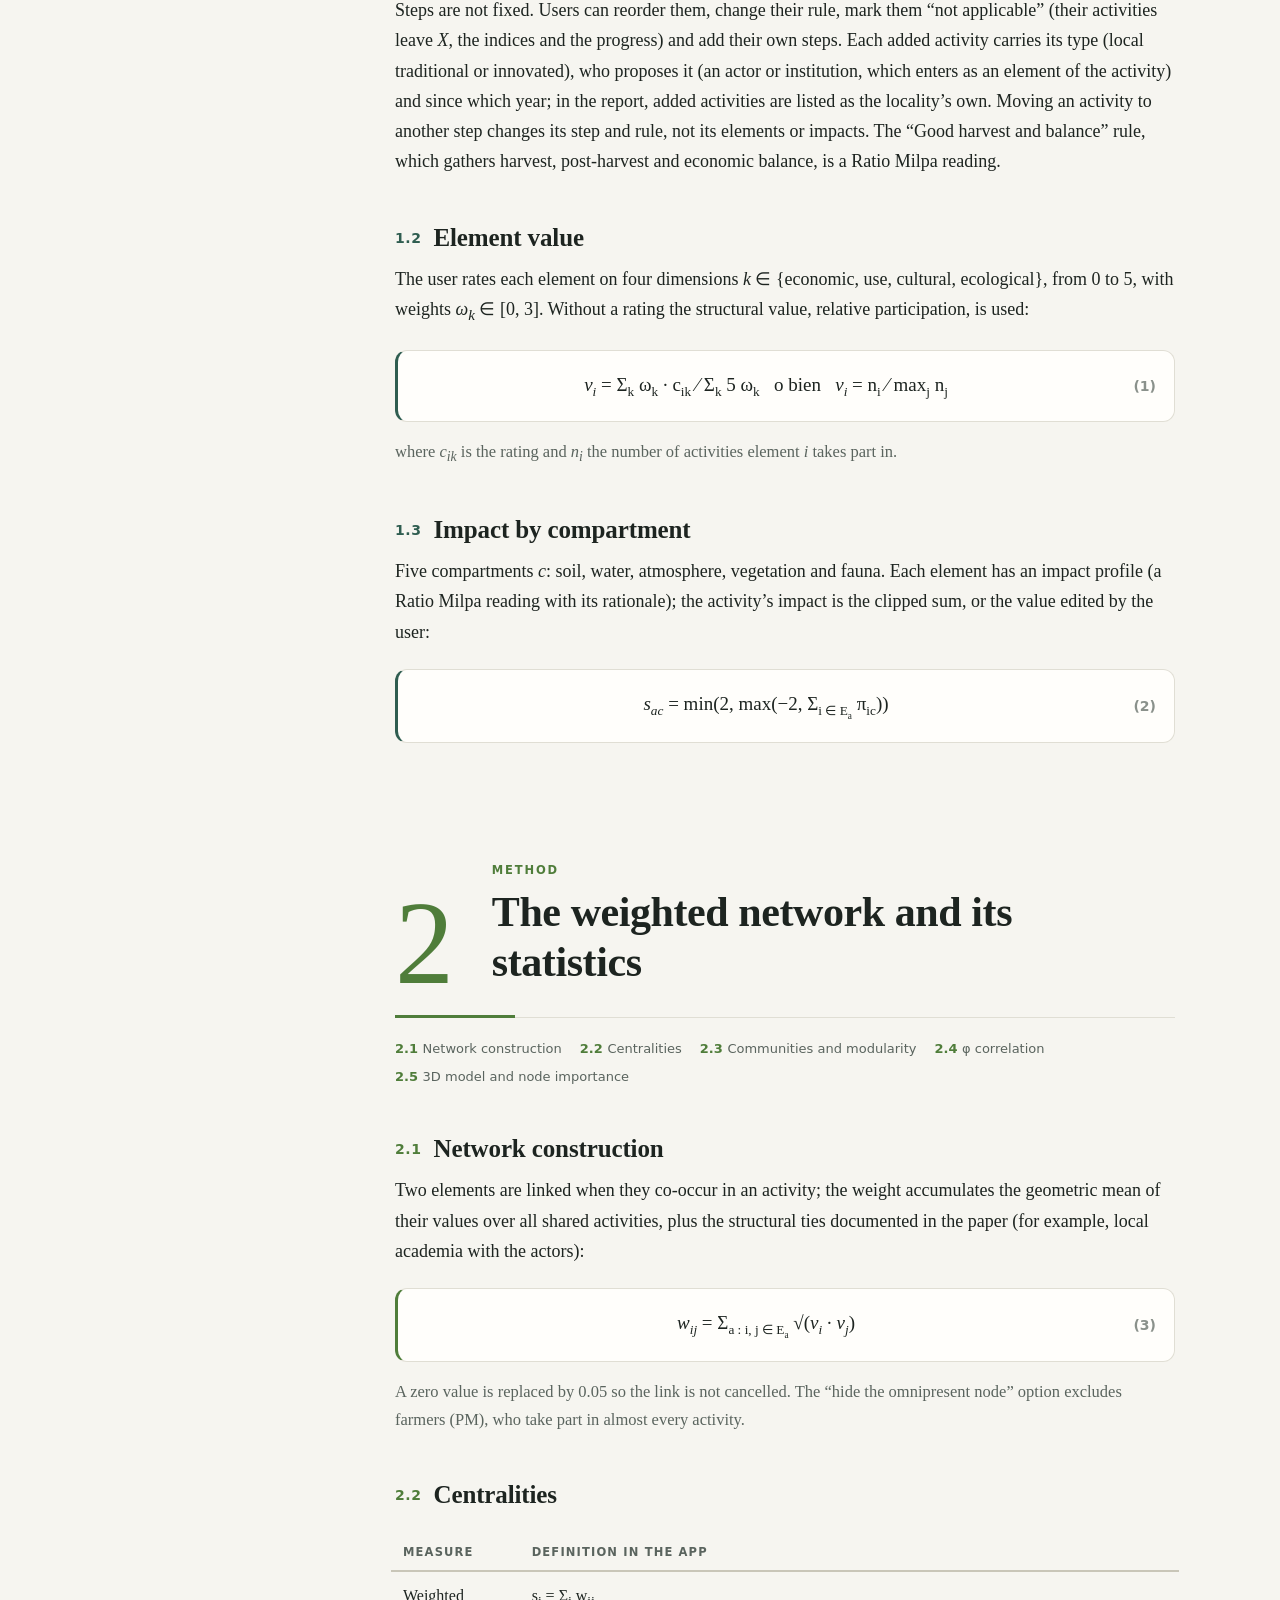
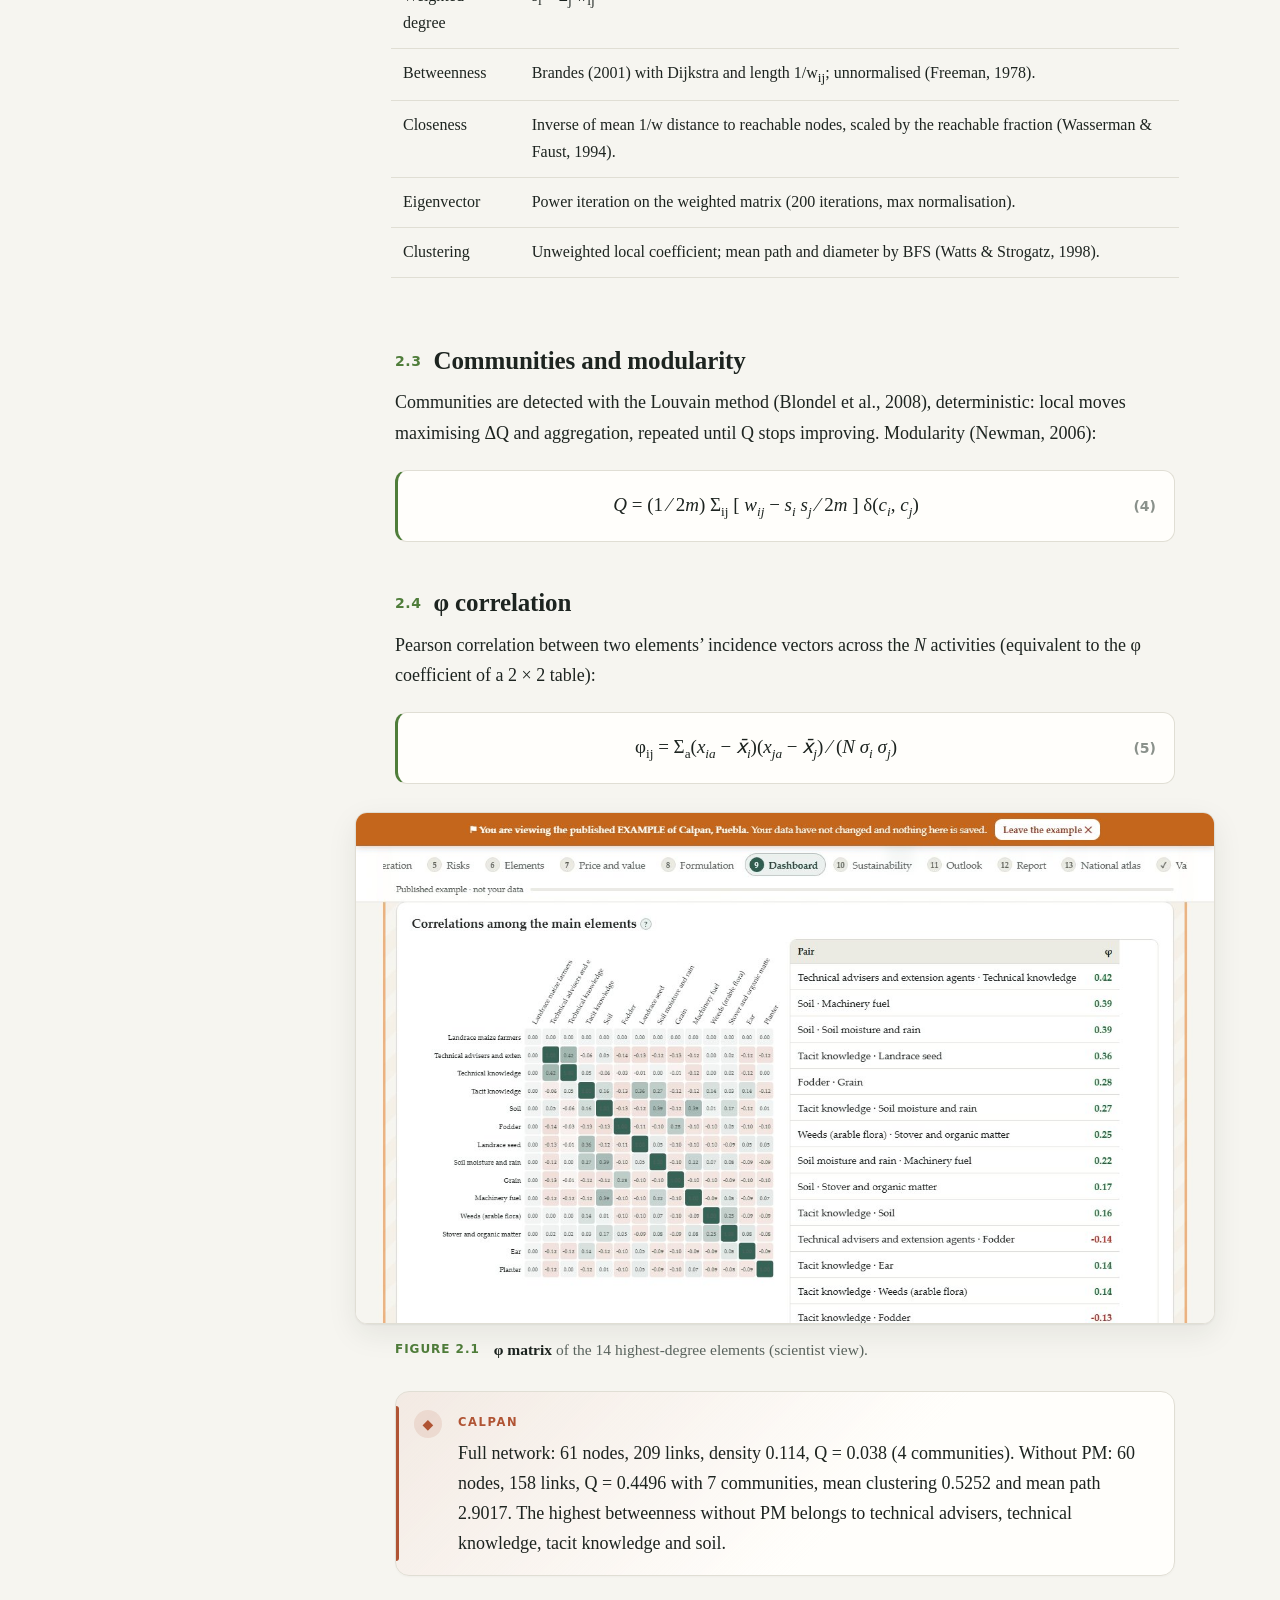
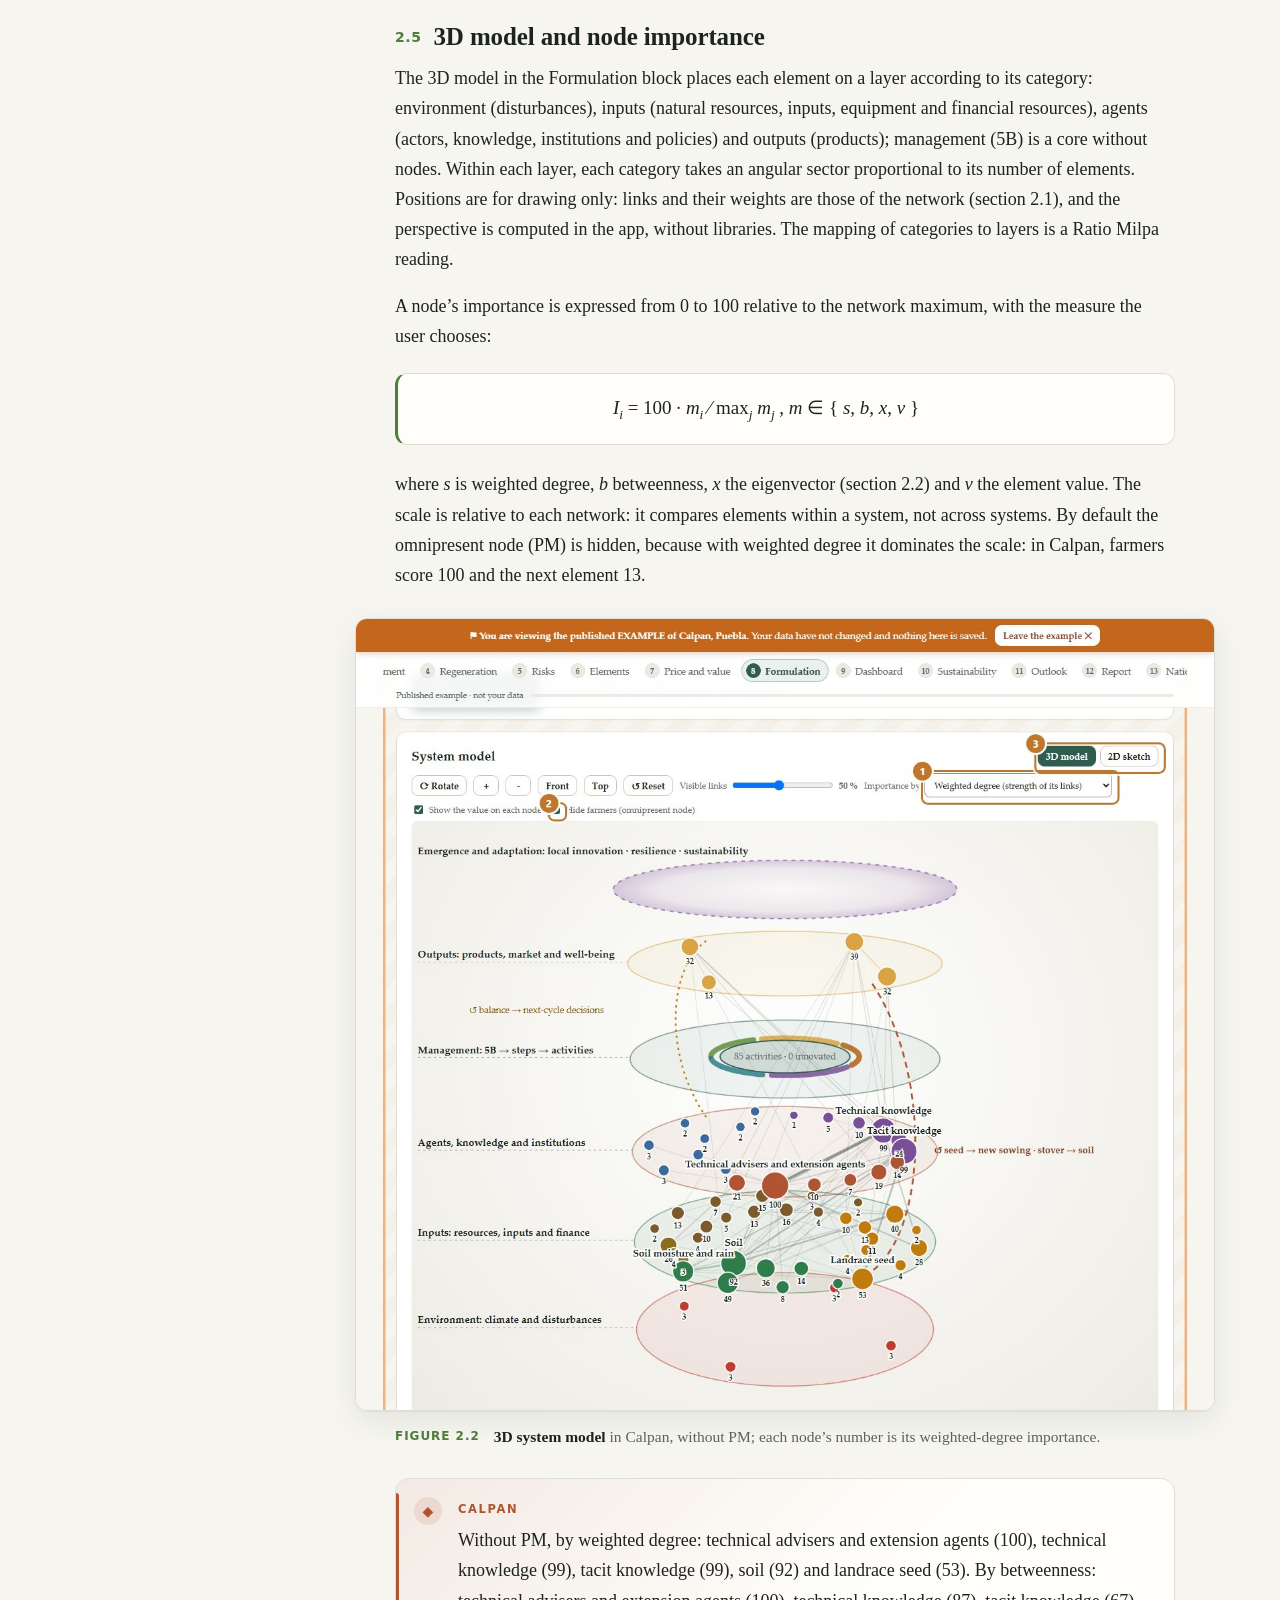
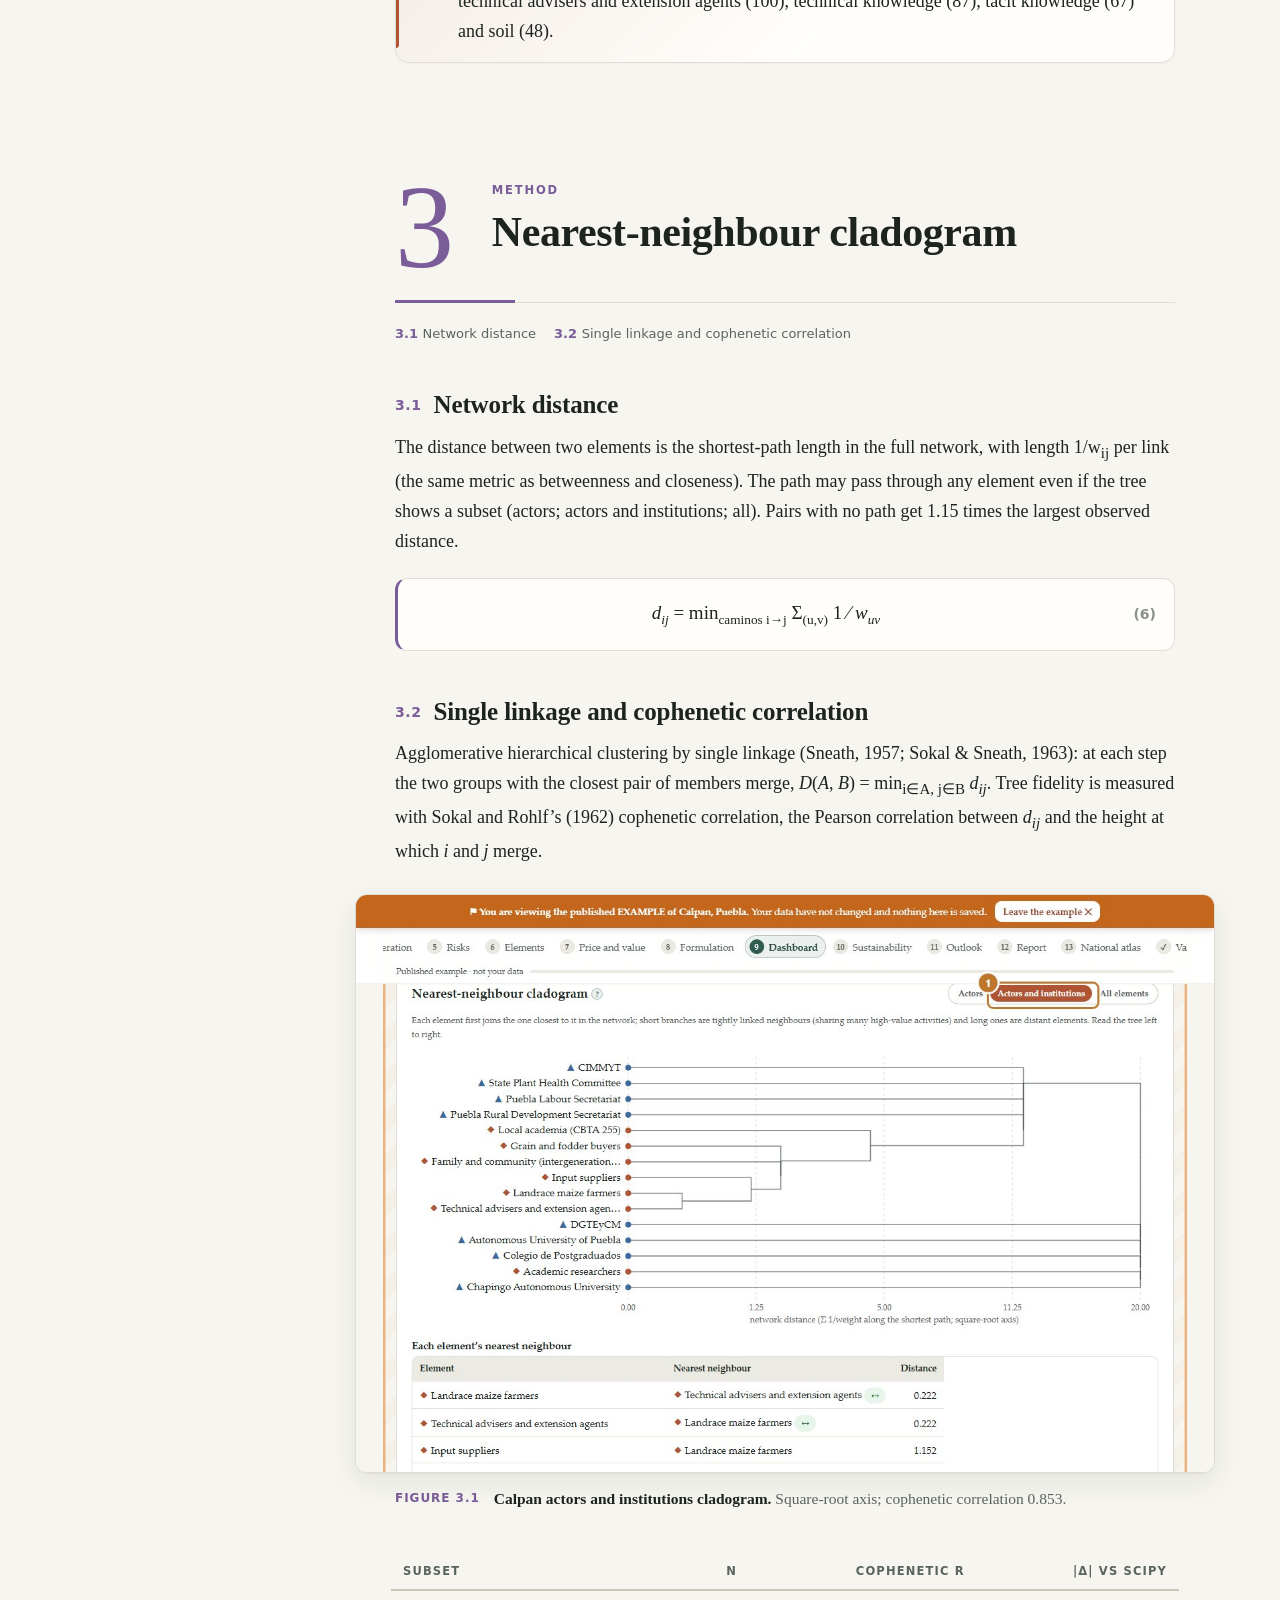
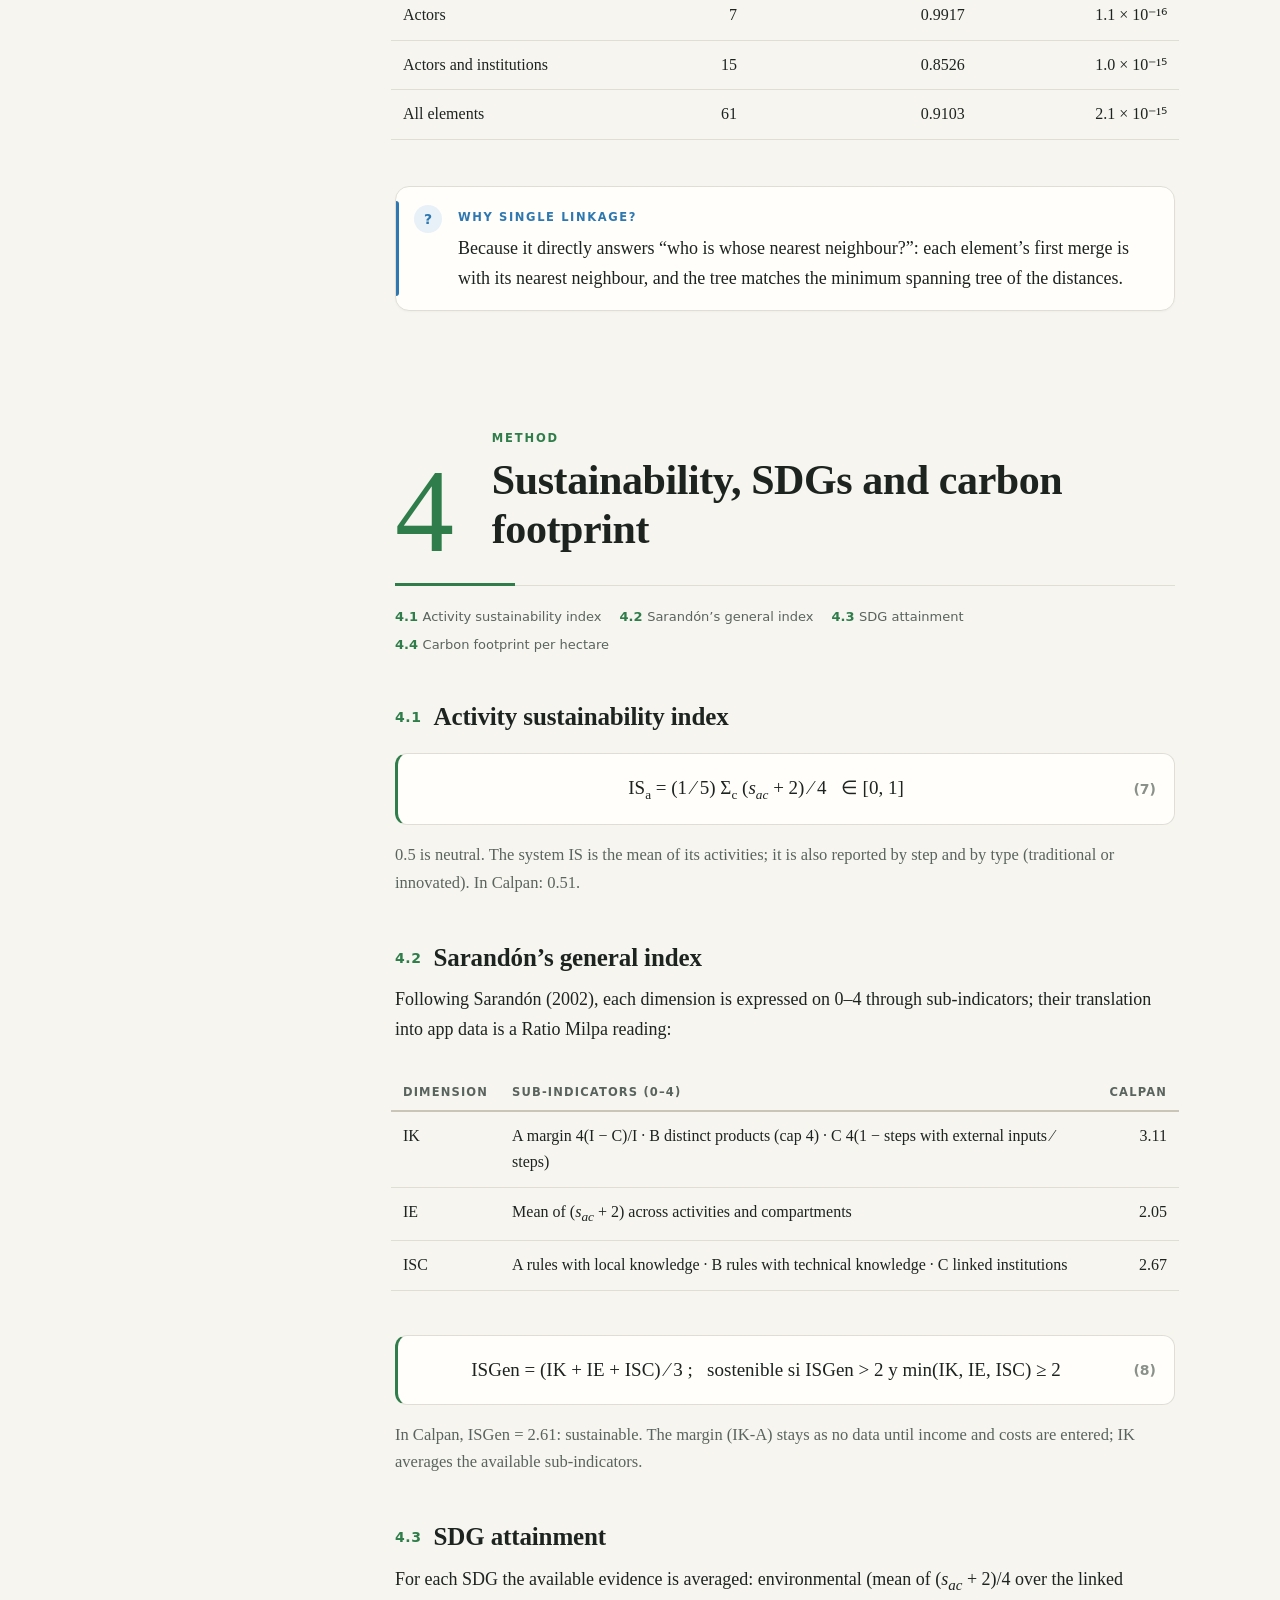
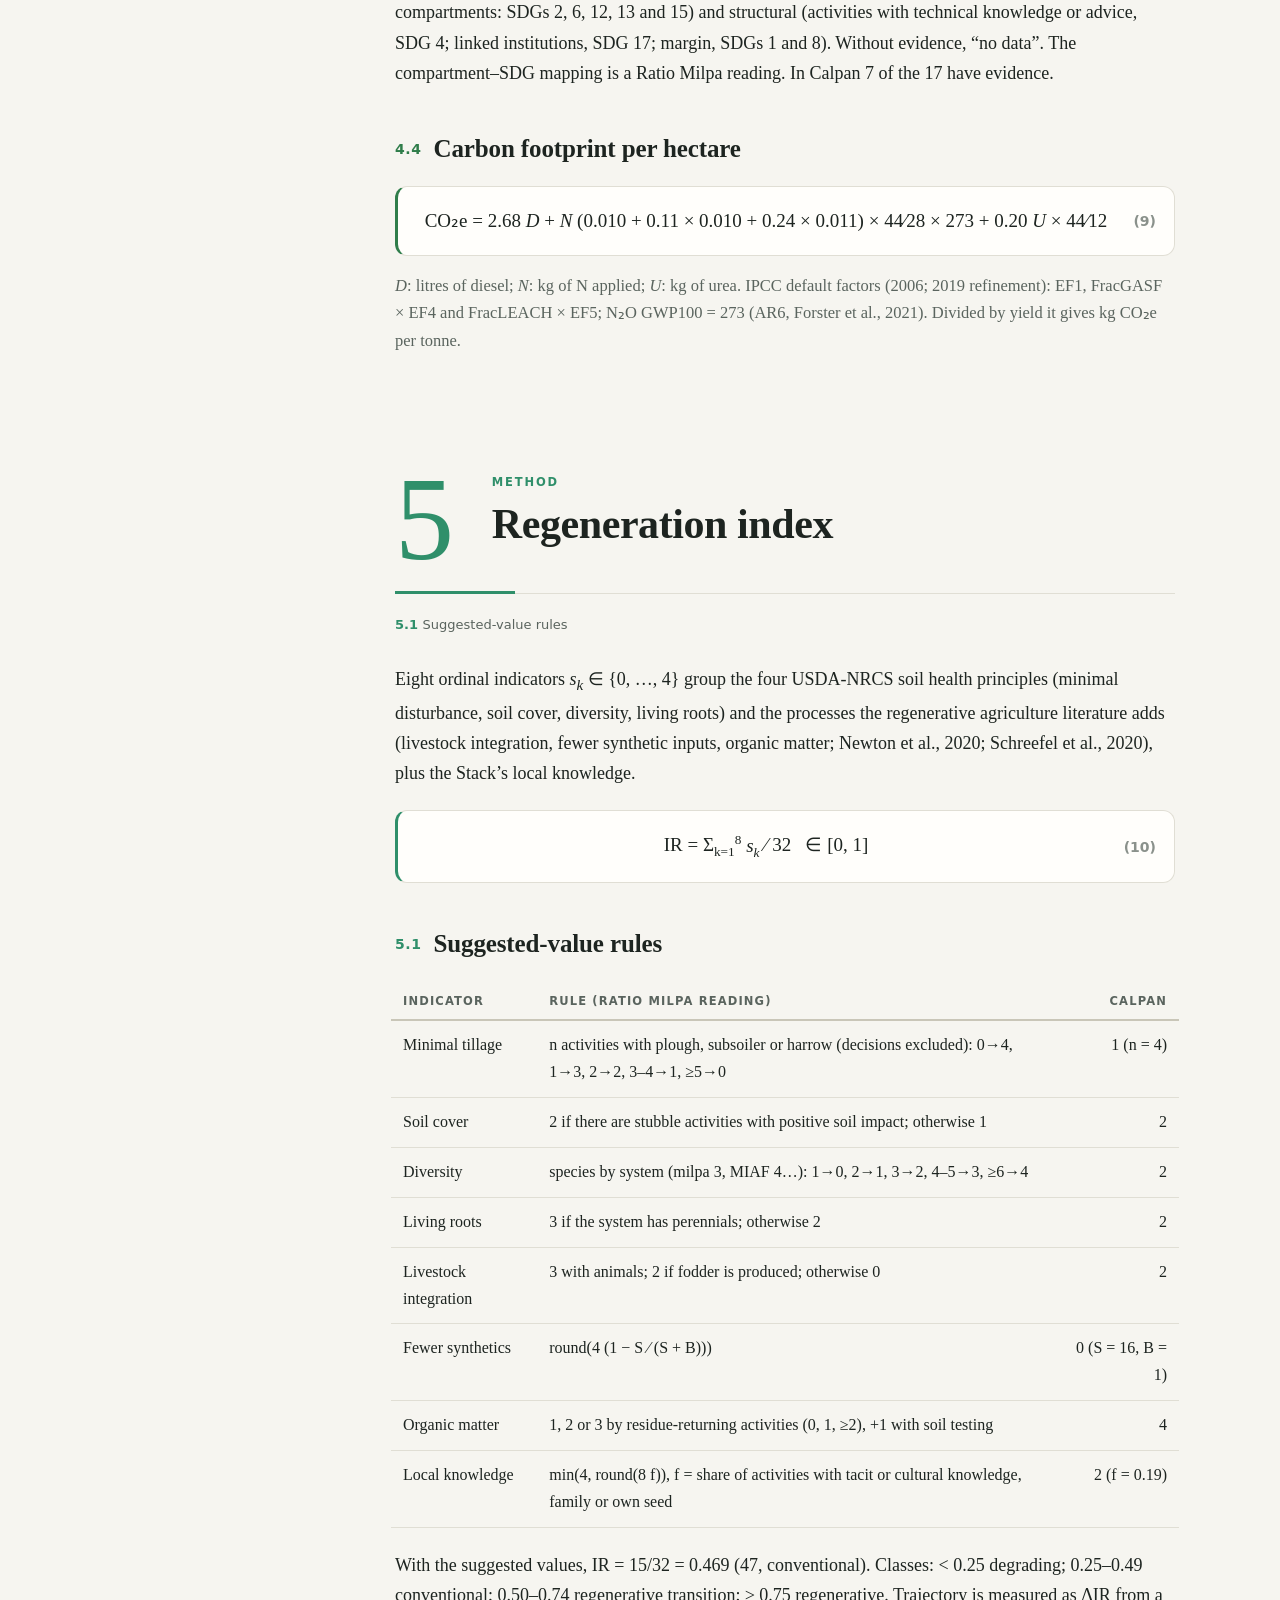
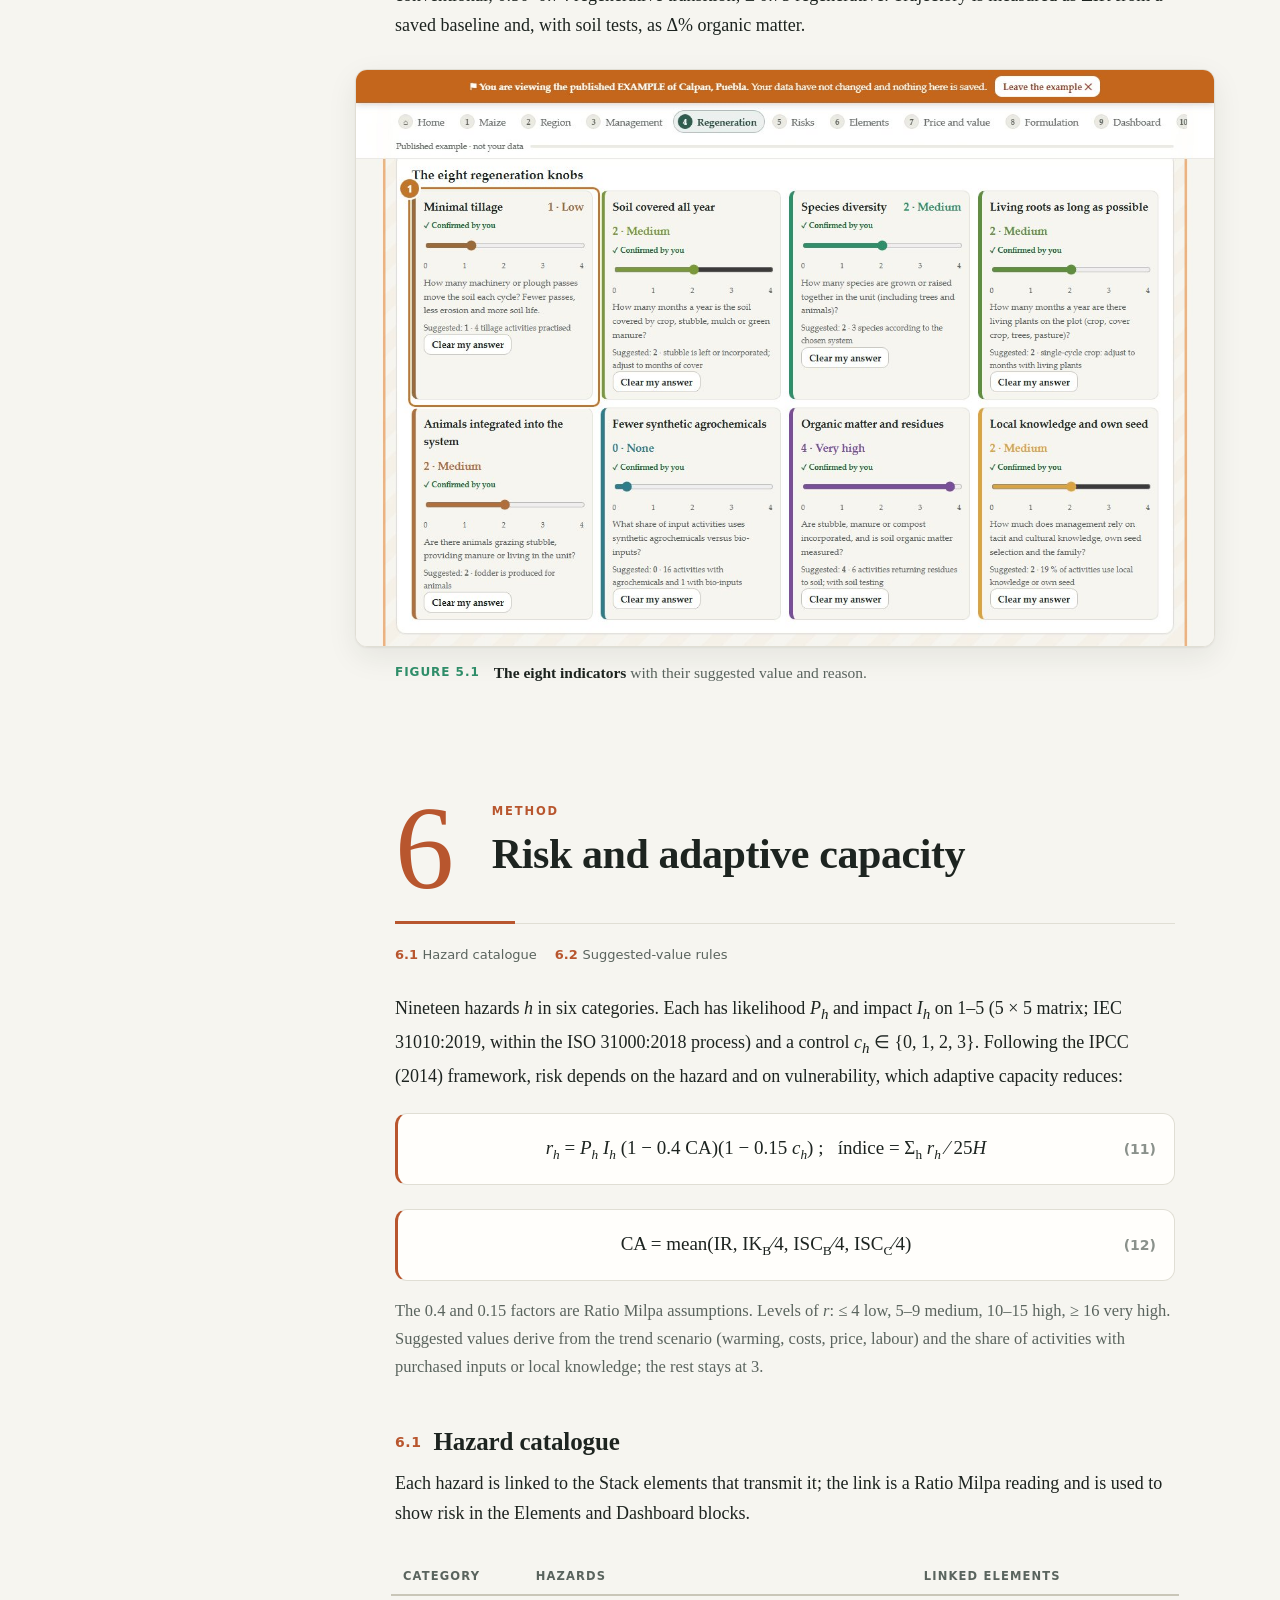
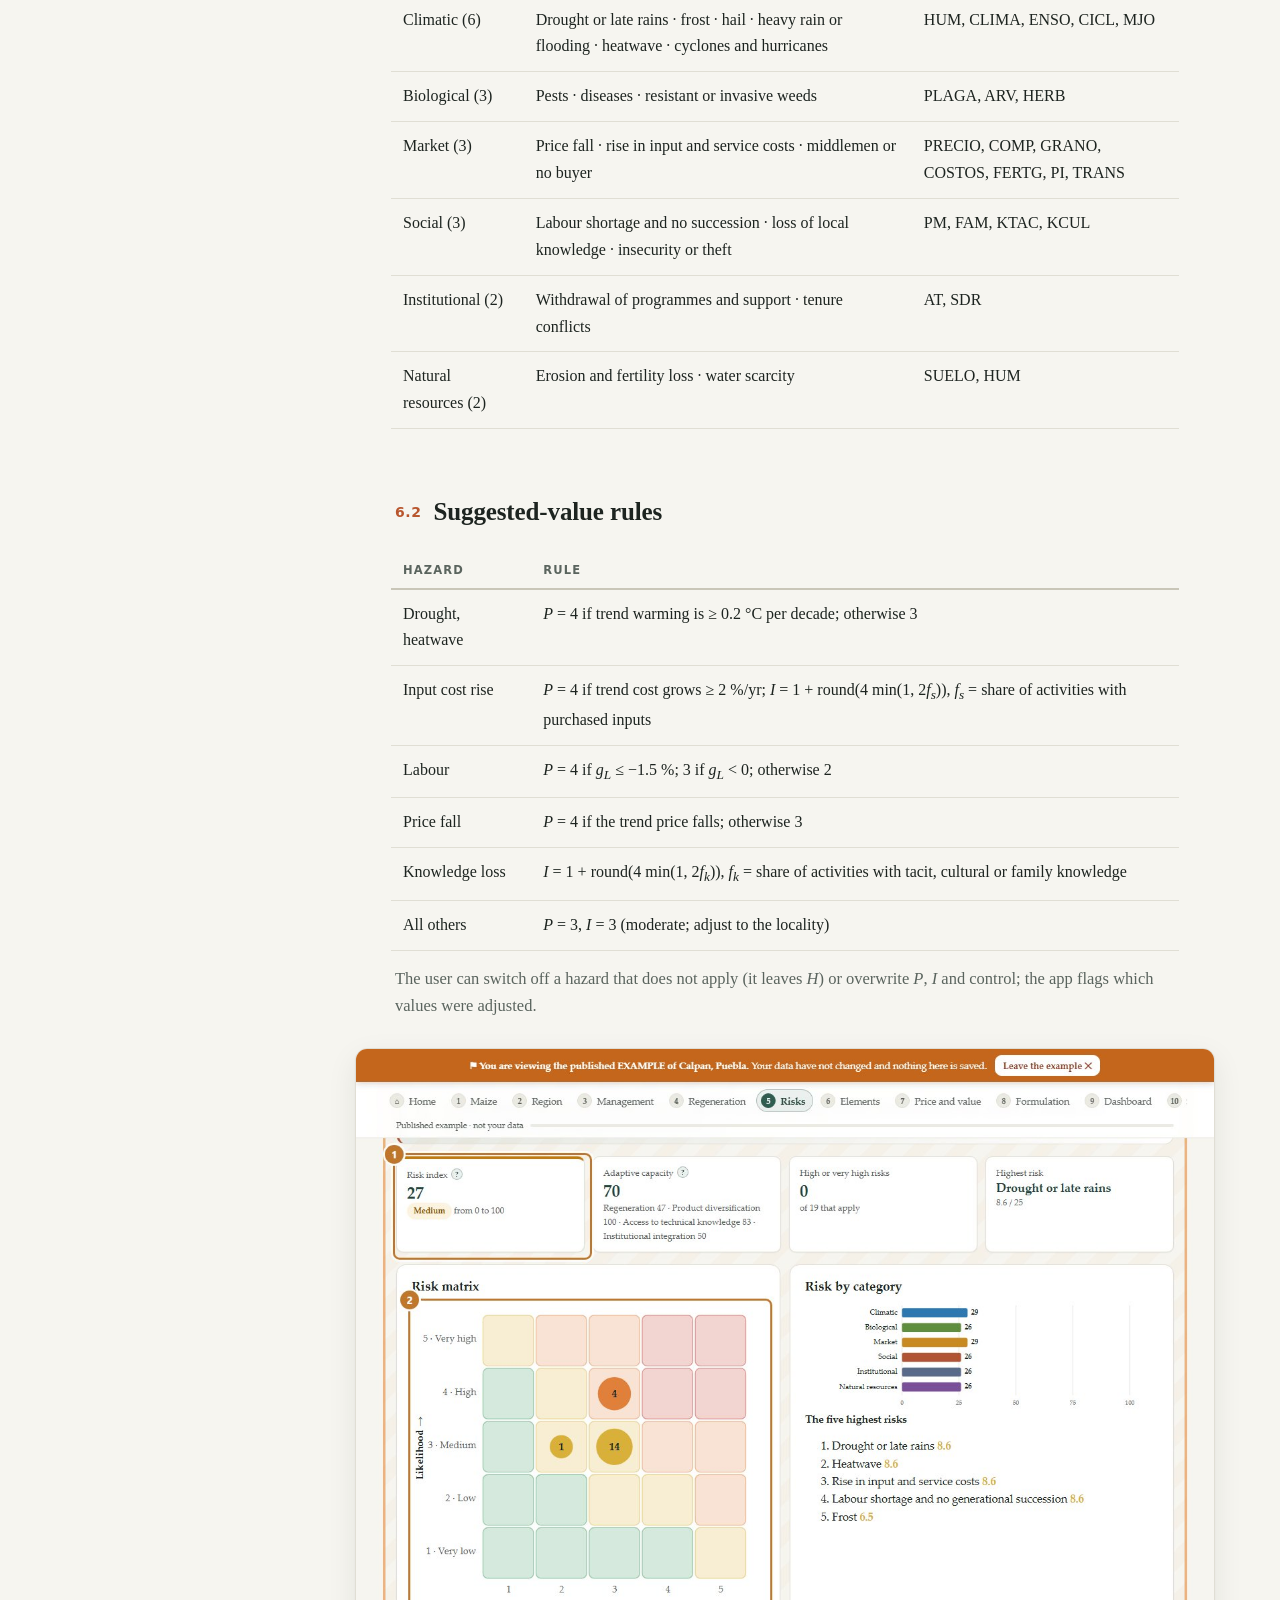
==== commit dffb0451: "Ratio Milpa 0.3.0: Manejo flexible; instructivos actualizados Bloque 3 · Manejo: los pasos se mueven" ====
--- a/instructivo-cientifico.html
+++ b/instructivo-cientifico.html
@@ -19,7 +19,7 @@
   --pri:#2f5d50; --pri-d:#21453b; --pri-s:rgba(47,93,80,.09);
   --acc:#b05434; --acc-d:#8a3a1f; --acc-s:rgba(176,84,52,.12);
   --ok:#2f8f4a; --ok-s:#e9f5ec; --warn:#b5730c; --warn-s:#fcf3e2; --bad:#b8382e; --bad-s:#fbeae8; --info:#2d78b0; --info-s:#e8f1f8;
-  --b1:#2f5d50; --b2:#4f7d3a; --b3:#a7801c; --b4:#7a5c99; --b5:#2f8f6a; --b6:#b8562e; --b7:#39718a; --b8:#8a6d1f; --b9:#4a5d6b; --b10:#3f6fb0; --b11:#2f7d4a; --b12:#8a3f5a; --b13:#5a4a3a; --b14:#2f5d50;
+  --b1:#2f5d50; --b2:#4f7d3a; --b3:#7a5c99; --b4:#2f8f6a; --b5:#b8562e; --b6:#39718a; --b7:#8a6d1f; --b8:#4a5d6b; --b9:#3f6fb0; --b10:#2f7d4a; --b11:#8a3f5a; --b12:#5a4a3a; --b13:#2f5d50;
   --font:"Palatino Linotype",Palatino,"Book Antiqua","URW Palladio L",P052,"TeX Gyre Pagella",Georgia,serif;
   --sans:"Segoe UI",system-ui,-apple-system,"Helvetica Neue",Arial,sans-serif;
   --shadow:0 1px 2px rgba(30,36,24,.06),0 10px 30px rgba(30,36,24,.08);
@@ -34,7 +34,7 @@
     --pri:#8fc2ad; --pri-d:#b5dccb; --pri-s:rgba(143,194,173,.12);
     --acc:#ea926b; --acc-d:#f4b596; --acc-s:rgba(234,146,107,.14);
     --ok:#6cc488; --ok-s:rgba(108,196,136,.12); --warn:#e7b052; --warn-s:rgba(231,176,82,.12); --bad:#ee8a7f; --bad-s:rgba(238,138,127,.12); --info:#78b8e4; --info-s:rgba(120,184,228,.12);
-    --b1:#8fc2ad; --b2:#a9cf7e; --b3:#e3c063; --b4:#bba3d6; --b5:#86d1a2; --b6:#ec9a72; --b7:#86c3dc; --b8:#e0c06e; --b9:#9fb4c2; --b10:#9dbbe8; --b11:#86d1a2; --b12:#e08aa8; --b13:#c9b6a3; --b14:#8fc2ad;
+    --b1:#8fc2ad; --b2:#a9cf7e; --b3:#bba3d6; --b4:#86d1a2; --b5:#ec9a72; --b6:#86c3dc; --b7:#e0c06e; --b8:#9fb4c2; --b9:#9dbbe8; --b10:#86d1a2; --b11:#e08aa8; --b12:#c9b6a3; --b13:#8fc2ad;
     --shadow:0 1px 2px rgba(0,0,0,.4),0 10px 30px rgba(0,0,0,.35); --shadow-lg:0 2px 6px rgba(0,0,0,.45),0 24px 60px rgba(0,0,0,.5);
   }
 }
@@ -45,7 +45,7 @@
   --pri:#8fc2ad; --pri-d:#b5dccb; --pri-s:rgba(143,194,173,.12);
   --acc:#ea926b; --acc-d:#f4b596; --acc-s:rgba(234,146,107,.14);
   --ok:#6cc488; --ok-s:rgba(108,196,136,.12); --warn:#e7b052; --warn-s:rgba(231,176,82,.12); --bad:#ee8a7f; --bad-s:rgba(238,138,127,.12); --info:#78b8e4; --info-s:rgba(120,184,228,.12);
-  --b1:#8fc2ad; --b2:#a9cf7e; --b3:#e3c063; --b4:#bba3d6; --b5:#86d1a2; --b6:#ec9a72; --b7:#86c3dc; --b8:#e0c06e; --b9:#9fb4c2; --b10:#9dbbe8; --b11:#86d1a2; --b12:#e08aa8; --b13:#c9b6a3; --b14:#8fc2ad;
+  --b1:#8fc2ad; --b2:#a9cf7e; --b3:#bba3d6; --b4:#86d1a2; --b5:#ec9a72; --b6:#86c3dc; --b7:#e0c06e; --b8:#9fb4c2; --b9:#9dbbe8; --b10:#86d1a2; --b11:#e08aa8; --b12:#c9b6a3; --b13:#8fc2ad;
   --shadow:0 1px 2px rgba(0,0,0,.4),0 10px 30px rgba(0,0,0,.35); --shadow-lg:0 2px 6px rgba(0,0,0,.45),0 24px 60px rgba(0,0,0,.5);
 }
 
@@ -451,18 +451,18 @@
 <!-- ============================ PORTADA ============================ -->
 <style>@media print{#portada{height:297mm;overflow:hidden}#portada .in{flex:none;height:262mm;overflow:hidden;align-content:start;padding:20mm 18mm 4mm}#portada h1{font-size:31pt}#portada .sub{font-size:13pt;margin:10px 0 14px}#portada .who{margin-top:14px;padding-top:12px}#portada .art{min-height:78mm}}</style>
 <section class="cover" id="portada">
-  <div class="band"><i style="background:var(--b1)"></i><i style="background:var(--b2)"></i><i style="background:var(--b3)"></i><i style="background:var(--b4)"></i><i style="background:var(--b5)"></i><i style="background:var(--b6)"></i><i style="background:var(--b7)"></i><i style="background:var(--b8)"></i><i style="background:var(--b9)"></i><i style="background:var(--b10)"></i><i style="background:var(--b11)"></i><i style="background:var(--b12)"></i><i style="background:var(--b13)"></i><i style="background:var(--b14)"></i></div>
+  <div class="band"><i style="background:var(--b1)"></i><i style="background:var(--b2)"></i><i style="background:var(--b3)"></i><i style="background:var(--b4)"></i><i style="background:var(--b5)"></i><i style="background:var(--b6)"></i><i style="background:var(--b7)"></i><i style="background:var(--b8)"></i><i style="background:var(--b9)"></i><i style="background:var(--b10)"></i><i style="background:var(--b11)"></i><i style="background:var(--b12)"></i><i style="background:var(--b13)"></i></div>
   <div class="in">
     <div>
-      <div class="kick"><img src="logo.svg" alt="Ratio Milpa"><div><div class="eyebrow" lang="es">Instructivo del Científico</div><div class="eyebrow" lang="en">Scientist Guide</div><div style="font-size:15px;color:var(--muted)">Ratio Milpa 0.2.0 · Ratio Complexus</div></div></div>
+      <div class="kick"><img src="logo.svg" alt="Ratio Milpa"><div><div class="eyebrow" lang="es">Instructivo del Científico</div><div class="eyebrow" lang="en">Scientist Guide</div><div style="font-size:15px;color:var(--muted)">Ratio Milpa 0.3.0 · Ratio Complexus</div></div></div>
       <h1 lang="es">El saber local como <em>sistema complejo adaptativo</em>: <span class="a">modelo, ecuaciones y evidencia</span></h1>
       <h1 lang="en">Local knowledge as a <em>complex adaptive system</em>: <span class="a">model, equations and evidence</span></h1>
       <p class="sub" lang="es">Documentación técnica de Ratio Milpa para investigación y docencia: el modelo de datos, la red ponderada y su estadística, el cladograma, los índices de sostenibilidad, regeneración y riesgo, la prospectiva, la validación frente a NetworkX y SciPy, y cómo reproducir cada número.</p>
       <p class="sub" lang="en">Technical documentation of Ratio Milpa for research and teaching: the data model, the weighted network and its statistics, the cladogram, the sustainability, regeneration and risk indices, the outlook, validation against NetworkX and SciPy, and how to reproduce every number.</p>
       <div class="meta">
-        <div lang="es"><b>1.ª edición</b> · octubre de 2026 · describe Ratio Milpa 0.2.0</div>
-        <div lang="en"><b>1st edition</b> · October 2026 · covers Ratio Milpa 0.2.0</div>
-        <div>DOI <a href="https://doi.org/10.5281/zenodo.23642444">10.5281/zenodo.23642444</a> · <span lang="es">Texto CC BY 4.0 · app MIT</span><span lang="en">Text CC BY 4.0 · app MIT</span></div>
+        <div lang="es"><b>1.ª edición</b> · octubre de 2026 · describe Ratio Milpa 0.3.0</div>
+        <div lang="en"><b>1st edition</b> · October 2026 · covers Ratio Milpa 0.3.0</div>
+        <div>DOI <a href="https://doi.org/10.5281/zenodo.23904211">10.5281/zenodo.23904211</a> · <span lang="es">Texto CC BY 4.0 · app MIT</span><span lang="en">Text CC BY 4.0 · app MIT</span></div>
       </div>
       <div class="who">Héctor Tecumshé Mojica-Zárate · Oscar Díaz-José<br><span lang="es">Para el uso paso a paso, consulta el <a href="instructivo-productor.html">Instructivo del Productor</a>.</span><span lang="en">For step-by-step use, see the <a href="instructivo-productor.html">Producer Guide</a>.</span></div>
     </div>
@@ -471,7 +471,7 @@
       <div class="frame b"><img lang="es" src="instructivo/img/vistas-es.jpg" alt="" style="height:300px;object-fit:cover;object-position:top"><img lang="en" src="instructivo/img/vistas-en.jpg" alt="" style="height:300px;object-fit:cover;object-position:top"></div>
     </div>
   </div>
-  <div class="steps"><div style="--c:var(--b1)"><b>1</b><span lang="es">Maíz</span><span lang="en">Maize</span></div><div style="--c:var(--b2)"><b>2</b><span lang="es">Región</span><span lang="en">Region</span></div><div style="--c:var(--b3)"><b>3</b><span lang="es">Requerimientos</span><span lang="en">Requirements</span></div><div style="--c:var(--b4)"><b>4</b><span lang="es">Manejo</span><span lang="en">Management</span></div><div style="--c:var(--b5)"><b>5</b><span lang="es">Regeneración</span><span lang="en">Regeneration</span></div><div style="--c:var(--b6)"><b>6</b><span lang="es">Riesgos</span><span lang="en">Risks</span></div><div style="--c:var(--b7)"><b>7</b><span lang="es">Elementos</span><span lang="en">Elements</span></div><div style="--c:var(--b8)"><b>8</b><span lang="es">Precio y valor</span><span lang="en">Price and value</span></div><div style="--c:var(--b9)"><b>9</b><span lang="es">Formulación</span><span lang="en">Formulation</span></div><div style="--c:var(--b10)"><b>10</b><span lang="es">Tablero</span><span lang="en">Dashboard</span></div><div style="--c:var(--b11)"><b>11</b><span lang="es">Sostenibilidad</span><span lang="en">Sustainability</span></div><div style="--c:var(--b12)"><b>12</b><span lang="es">Prospectiva</span><span lang="en">Outlook</span></div><div style="--c:var(--b13)"><b>13</b><span lang="es">Informe</span><span lang="en">Report</span></div><div style="--c:var(--b14)"><b>14</b><span lang="es">Atlas</span><span lang="en">Atlas</span></div></div>
+  <div class="steps"><div style="--c:var(--b1)"><b>1</b><span lang="es">Maíz</span><span lang="en">Maize</span></div><div style="--c:var(--b2)"><b>2</b><span lang="es">Región</span><span lang="en">Region</span></div><div style="--c:var(--b3)"><b>3</b><span lang="es">Manejo</span><span lang="en">Management</span></div><div style="--c:var(--b4)"><b>4</b><span lang="es">Regeneración</span><span lang="en">Regeneration</span></div><div style="--c:var(--b5)"><b>5</b><span lang="es">Riesgos</span><span lang="en">Risks</span></div><div style="--c:var(--b6)"><b>6</b><span lang="es">Elementos</span><span lang="en">Elements</span></div><div style="--c:var(--b7)"><b>7</b><span lang="es">Precio y valor</span><span lang="en">Price and value</span></div><div style="--c:var(--b8)"><b>8</b><span lang="es">Formulación</span><span lang="en">Formulation</span></div><div style="--c:var(--b9)"><b>9</b><span lang="es">Tablero</span><span lang="en">Dashboard</span></div><div style="--c:var(--b10)"><b>10</b><span lang="es">Sostenibilidad</span><span lang="en">Sustainability</span></div><div style="--c:var(--b11)"><b>11</b><span lang="es">Prospectiva</span><span lang="en">Outlook</span></div><div style="--c:var(--b12)"><b>12</b><span lang="es">Informe</span><span lang="en">Report</span></div><div style="--c:var(--b13)"><b>13</b><span lang="es">Atlas</span><span lang="en">Atlas</span></div></div>
 </section>
 
 <div class="doc">
@@ -484,7 +484,7 @@
     <span class="rule"></span></div>
   <p class="lead" lang="es">Ratio Milpa representa una unidad de producción agrícola o pecuaria como un sistema complejo adaptativo (Holland, 1995): sus elementos son nodos y sus actividades de manejo, los vínculos. Sobre esa red calcula centralidades, comunidades, correlaciones y un cladograma; evalúa la sostenibilidad, la regeneración y el riesgo; y proyecta escenarios a 2, 5 y 10 años. Todo ocurre en el navegador, en un solo archivo HTML sin dependencias externas.</p>
   <p class="lead" lang="en">Ratio Milpa represents a crop or livestock farm as a complex adaptive system (Holland, 1995): its elements are nodes and its management activities, the links. On that network it computes centralities, communities, correlations and a cladogram; assesses sustainability, regeneration and risk; and projects scenarios at 2, 5 and 10 years. Everything runs in the browser, in a single HTML file with no external dependencies.</p>
-  <figure class="svgfig"><svg viewBox="0 0 780 250" role="img"><defs><marker id="ft" viewBox="0 0 10 10" refX="8" refY="5" markerWidth="7" markerHeight="7" orient="auto"><path d="M0,0L10,5L0,10z" fill="var(--muted)"/></marker></defs><rect x="14" y="60" width="116" height="96" rx="12" fill="#4f7d3a" opacity=".12" stroke="#4f7d3a"/><text lang="es" x="72.0" y="92" text-anchor="middle" font-size="13" font-weight="700" fill="#4f7d3a">Bloques 1–4</text><text lang="en" x="72.0" y="92" text-anchor="middle" font-size="13" font-weight="700" fill="#4f7d3a">Blocks 1–4</text><text lang="es" x="72.0" y="118" text-anchor="middle" font-size="12">actividades a</text><text lang="en" x="72.0" y="118" text-anchor="middle" font-size="12">activities a</text><line x1="132" y1="108" x2="144" y2="108" stroke="var(--muted)" stroke-width="1.6" marker-end="url(#ft)"/><rect x="146" y="60" width="116" height="96" rx="12" fill="#8a6d1f" opacity=".12" stroke="#8a6d1f"/><text lang="es" x="204.0" y="92" text-anchor="middle" font-size="13" font-weight="700" fill="#8a6d1f">Bloque 8</text><text lang="en" x="204.0" y="92" text-anchor="middle" font-size="13" font-weight="700" fill="#8a6d1f">Block 8</text><text lang="es" x="204.0" y="118" text-anchor="middle" font-size="12">valores vᵢ</text><text lang="en" x="204.0" y="118" text-anchor="middle" font-size="12">values vᵢ</text><line x1="264" y1="108" x2="276" y2="108" stroke="var(--muted)" stroke-width="1.6" marker-end="url(#ft)"/><rect x="278" y="60" width="116" height="96" rx="12" fill="#4a5d6b" opacity=".12" stroke="#4a5d6b"/><text lang="es" x="336.0" y="92" text-anchor="middle" font-size="13" font-weight="700" fill="#4a5d6b">Bloque 9</text><text lang="en" x="336.0" y="92" text-anchor="middle" font-size="13" font-weight="700" fill="#4a5d6b">Block 9</text><text lang="es" x="336.0" y="118" text-anchor="middle" font-size="12">red G = (V, E, w)</text><text lang="en" x="336.0" y="118" text-anchor="middle" font-size="12">network G = (V, E, w)</text><line x1="396" y1="108" x2="408" y2="108" stroke="var(--muted)" stroke-width="1.6" marker-end="url(#ft)"/><rect x="410" y="60" width="116" height="96" rx="12" fill="#3f6fb0" opacity=".12" stroke="#3f6fb0"/><text lang="es" x="468.0" y="92" text-anchor="middle" font-size="13" font-weight="700" fill="#3f6fb0">Bloque 10</text><text lang="en" x="468.0" y="92" text-anchor="middle" font-size="13" font-weight="700" fill="#3f6fb0">Block 10</text><text lang="es" x="468.0" y="118" text-anchor="middle" font-size="12">centralidades, Q, φ, árbol</text><text lang="en" x="468.0" y="118" text-anchor="middle" font-size="12">centralities, Q, φ, tree</text><line x1="528" y1="108" x2="540" y2="108" stroke="var(--muted)" stroke-width="1.6" marker-end="url(#ft)"/><rect x="542" y="60" width="116" height="96" rx="12" fill="#2f8f6a" opacity=".12" stroke="#2f8f6a"/><text lang="es" x="600.0" y="92" text-anchor="middle" font-size="13" font-weight="700" fill="#2f8f6a">Bloques 5, 6, 11</text><text lang="en" x="600.0" y="92" text-anchor="middle" font-size="13" font-weight="700" fill="#2f8f6a">Blocks 5, 6, 11</text><text lang="es" x="600.0" y="118" text-anchor="middle" font-size="12">IR, riesgo, IS, ISGen</text><text lang="en" x="600.0" y="118" text-anchor="middle" font-size="12">IR, risk, IS, ISGen</text><line x1="660" y1="108" x2="672" y2="108" stroke="var(--muted)" stroke-width="1.6" marker-end="url(#ft)"/><rect x="674" y="60" width="116" height="96" rx="12" fill="#8a3f5a" opacity=".12" stroke="#8a3f5a"/><text lang="es" x="732.0" y="92" text-anchor="middle" font-size="13" font-weight="700" fill="#8a3f5a">Bloque 12</text><text lang="en" x="732.0" y="92" text-anchor="middle" font-size="13" font-weight="700" fill="#8a3f5a">Block 12</text><text lang="es" x="732.0" y="118" text-anchor="middle" font-size="12">escenarios t = 0…10</text><text lang="en" x="732.0" y="118" text-anchor="middle" font-size="12">scenarios t = 0…10</text><text lang="es" x="14" y="30" font-size="14" font-weight="700">Datos del usuario o del caso publicado → modelo → indicadores. Todo se recalcula al cambiar cualquier dato.</text><text lang="en" x="14" y="30" font-size="14" font-weight="700">User or published-case data → model → indicators. Everything is recomputed when any input changes.</text><text lang="es" x="14" y="196" font-size="12.5" class="mu">Cada valor conserva su origen: ● dato publicado · ◆ lectura de Ratio Milpa · supuesto editable · sin dato</text><text lang="en" x="14" y="196" font-size="12.5" class="mu">Every value keeps its origin: ● published data · ◆ Ratio Milpa reading · editable assumption · no data</text></svg><figcaption><span class="fn"></span><span lang="es"><b>El flujo de cálculo.</b> De las actividades al resto de los indicadores.</span><span lang="en"><b>The computation flow.</b> From activities to all other indicators.</span></figcaption></figure>
+  <figure class="svgfig"><svg viewBox="0 0 780 250" role="img"><defs><marker id="ft" viewBox="0 0 10 10" refX="8" refY="5" markerWidth="7" markerHeight="7" orient="auto"><path d="M0,0L10,5L0,10z" fill="var(--muted)"/></marker></defs><rect x="14" y="60" width="116" height="96" rx="12" fill="#4f7d3a" opacity=".12" stroke="#4f7d3a"/><text lang="es" x="72.0" y="92" text-anchor="middle" font-size="13" font-weight="700" fill="#4f7d3a">Bloques 1–3</text><text lang="en" x="72.0" y="92" text-anchor="middle" font-size="13" font-weight="700" fill="#4f7d3a">Blocks 1–3</text><text lang="es" x="72.0" y="118" text-anchor="middle" font-size="12">actividades a</text><text lang="en" x="72.0" y="118" text-anchor="middle" font-size="12">activities a</text><line x1="132" y1="108" x2="144" y2="108" stroke="var(--muted)" stroke-width="1.6" marker-end="url(#ft)"/><rect x="146" y="60" width="116" height="96" rx="12" fill="#8a6d1f" opacity=".12" stroke="#8a6d1f"/><text lang="es" x="204.0" y="92" text-anchor="middle" font-size="13" font-weight="700" fill="#8a6d1f">Bloque 7</text><text lang="en" x="204.0" y="92" text-anchor="middle" font-size="13" font-weight="700" fill="#8a6d1f">Block 7</text><text lang="es" x="204.0" y="118" text-anchor="middle" font-size="12">valores vᵢ</text><text lang="en" x="204.0" y="118" text-anchor="middle" font-size="12">values vᵢ</text><line x1="264" y1="108" x2="276" y2="108" stroke="var(--muted)" stroke-width="1.6" marker-end="url(#ft)"/><rect x="278" y="60" width="116" height="96" rx="12" fill="#4a5d6b" opacity=".12" stroke="#4a5d6b"/><text lang="es" x="336.0" y="92" text-anchor="middle" font-size="13" font-weight="700" fill="#4a5d6b">Bloque 8</text><text lang="en" x="336.0" y="92" text-anchor="middle" font-size="13" font-weight="700" fill="#4a5d6b">Block 8</text><text lang="es" x="336.0" y="118" text-anchor="middle" font-size="12">red G = (V, E, w)</text><text lang="en" x="336.0" y="118" text-anchor="middle" font-size="12">network G = (V, E, w)</text><line x1="396" y1="108" x2="408" y2="108" stroke="var(--muted)" stroke-width="1.6" marker-end="url(#ft)"/><rect x="410" y="60" width="116" height="96" rx="12" fill="#3f6fb0" opacity=".12" stroke="#3f6fb0"/><text lang="es" x="468.0" y="92" text-anchor="middle" font-size="13" font-weight="700" fill="#3f6fb0">Bloque 9</text><text lang="en" x="468.0" y="92" text-anchor="middle" font-size="13" font-weight="700" fill="#3f6fb0">Block 9</text><text lang="es" x="468.0" y="118" text-anchor="middle" font-size="12">centralidades, Q, φ, árbol</text><text lang="en" x="468.0" y="118" text-anchor="middle" font-size="12">centralities, Q, φ, tree</text><line x1="528" y1="108" x2="540" y2="108" stroke="var(--muted)" stroke-width="1.6" marker-end="url(#ft)"/><rect x="542" y="60" width="116" height="96" rx="12" fill="#2f8f6a" opacity=".12" stroke="#2f8f6a"/><text lang="es" x="600.0" y="92" text-anchor="middle" font-size="13" font-weight="700" fill="#2f8f6a">Bloques 4, 5, 10</text><text lang="en" x="600.0" y="92" text-anchor="middle" font-size="13" font-weight="700" fill="#2f8f6a">Blocks 4, 5, 10</text><text lang="es" x="600.0" y="118" text-anchor="middle" font-size="12">IR, riesgo, IS, ISGen</text><text lang="en" x="600.0" y="118" text-anchor="middle" font-size="12">IR, risk, IS, ISGen</text><line x1="660" y1="108" x2="672" y2="108" stroke="var(--muted)" stroke-width="1.6" marker-end="url(#ft)"/><rect x="674" y="60" width="116" height="96" rx="12" fill="#8a3f5a" opacity=".12" stroke="#8a3f5a"/><text lang="es" x="732.0" y="92" text-anchor="middle" font-size="13" font-weight="700" fill="#8a3f5a">Bloque 11</text><text lang="en" x="732.0" y="92" text-anchor="middle" font-size="13" font-weight="700" fill="#8a3f5a">Block 11</text><text lang="es" x="732.0" y="118" text-anchor="middle" font-size="12">escenarios t = 0…10</text><text lang="en" x="732.0" y="118" text-anchor="middle" font-size="12">scenarios t = 0…10</text><text lang="es" x="14" y="30" font-size="14" font-weight="700">Datos del usuario o del caso publicado → modelo → indicadores. Todo se recalcula al cambiar cualquier dato.</text><text lang="en" x="14" y="30" font-size="14" font-weight="700">User or published-case data → model → indicators. Everything is recomputed when any input changes.</text><text lang="es" x="14" y="196" font-size="12.5" class="mu">Cada valor conserva su origen: ● dato publicado · ◆ lectura de Ratio Milpa · supuesto editable · sin dato</text><text lang="en" x="14" y="196" font-size="12.5" class="mu">Every value keeps its origin: ● published data · ◆ Ratio Milpa reading · editable assumption · no data</text></svg><figcaption><span class="fn"></span><span lang="es"><b>El flujo de cálculo.</b> De las actividades al resto de los indicadores.</span><span lang="en"><b>The computation flow.</b> From activities to all other indicators.</span></figcaption></figure>
   <h3 id="p-procedencia"><span lang="es">Procedencia de cada valor</span><span lang="en">Provenance of every value</span></h3>
   <div class="tbl"><table>
     <thead><tr><th lang="es">Etiqueta</th><th lang="en">Label</th><th lang="es">Significado</th><th lang="en">Meaning</th></tr></thead>
@@ -514,6 +514,8 @@
   <h3 id="d-actividades" data-n="1.1"><span lang="es">Actividades e incidencia</span><span lang="en">Activities and incidence</span></h3>
   <p lang="es">Cada actividad <i>a</i> pertenece a un paso <i>p</i> y, cuando hay Stack, a una regla 5B. Tiene un tipo (tradicional o innovada) y un conjunto de elementos <i>E<sub>a</sub></i>. La matriz de incidencia <i>X</i> (elementos × actividades) vale 1 si el elemento participa. Las actividades del Stack son preguntas: solo entran al cálculo las que el usuario responde «sí»; las respondidas «no» y las no respondidas quedan fuera (nada se precarga). En el caso de Calpan la app activa 85 actividades.</p>
   <p lang="en">Each activity <i>a</i> belongs to a step <i>p</i> and, when there is a Stack, to a 5B rule. It has a type (traditional or innovated) and an element set <i>E<sub>a</sub></i>. The incidence matrix <i>X</i> (elements × activities) is 1 if the element takes part. Stack activities are questions: only those the user answers “yes” enter the computation; those answered “no” and unanswered ones stay out (nothing is preloaded). In the Calpan case the app activates 85 activities.</p>
+  <p lang="es">Los pasos no están fijos. El usuario puede reordenarlos, cambiarlos de regla, marcarlos «no aplica» (sus actividades salen de <i>X</i>, de los índices y del avance) y agregar pasos propios. Cada actividad agregada lleva su tipo (tradicional de la localidad o innovada), quién la propone (un actor o una institución, que entra como elemento de la actividad) y desde qué año; en el informe, las actividades agregadas se reportan como propias de la localidad. Mover una actividad a otro paso cambia su paso y su regla, no sus elementos ni sus impactos. La regla «Buena cosecha y balance», que reúne cosecha, poscosecha y balance económico, es una lectura de Ratio Milpa.</p>
+  <p lang="en">Steps are not fixed. Users can reorder them, change their rule, mark them “not applicable” (their activities leave <i>X</i>, the indices and the progress) and add their own steps. Each added activity carries its type (local traditional or innovated), who proposes it (an actor or institution, which enters as an element of the activity) and since which year; in the report, added activities are listed as the locality’s own. Moving an activity to another step changes its step and rule, not its elements or impacts. The “Good harvest and balance” rule, which gathers harvest, post-harvest and economic balance, is a Ratio Milpa reading.</p>
   <h3 id="d-valor" data-n="1.2"><span lang="es">Valor de un elemento</span><span lang="en">Element value</span></h3>
   <p lang="es">El usuario califica cada elemento en cuatro dimensiones <i>k</i> ∈ {económica, de uso, cultural, ecológica}, de 0 a 5, con pesos <i>ω<sub>k</sub></i> ∈ [0, 3]. Si no hay calificación se usa el valor estructural, la participación relativa:</p>
   <p lang="en">The user rates each element on four dimensions <i>k</i> ∈ {economic, use, cultural, ecological}, from 0 to 5, with weights <i>ω<sub>k</sub></i> ∈ [0, 3]. Without a rating the structural value, relative participation, is used:</p>
@@ -603,7 +605,7 @@
 </section>
 
 <!-- ============================ 4 · SOSTENIBILIDAD ============================ -->
-<section class="chap" id="sost" data-toc="4" style="--c:var(--b11)">
+<section class="chap" id="sost" data-toc="4" style="--c:var(--b10)">
   <div class="chap-head"><span class="big">4</span>
     <div class="eyebrow" lang="es">Método</div><div class="eyebrow" lang="en">Method</div>
     <h2 lang="es">Sostenibilidad, ODS y huella de carbono</h2><h2 lang="en">Sustainability, SDGs and carbon footprint</h2>
@@ -636,7 +638,7 @@
 </section>
 
 <!-- ============================ 5 · REGENERACIÓN ============================ -->
-<section class="chap" id="regen" data-toc="5" style="--c:var(--b5)">
+<section class="chap" id="regen" data-toc="5" style="--c:var(--b4)">
   <div class="chap-head"><span class="big">5</span>
     <div class="eyebrow" lang="es">Método</div><div class="eyebrow" lang="en">Method</div>
     <h2 lang="es">Índice de regeneración</h2><h2 lang="en">Regeneration index</h2>
@@ -664,7 +666,7 @@
 </section>
 
 <!-- ============================ 6 · RIESGO ============================ -->
-<section class="chap" id="riesgo" data-toc="6" style="--c:var(--b6)">
+<section class="chap" id="riesgo" data-toc="6" style="--c:var(--b5)">
   <div class="chap-head"><span class="big">6</span>
     <div class="eyebrow" lang="es">Método</div><div class="eyebrow" lang="en">Method</div>
     <h2 lang="es">Riesgo y capacidad adaptativa</h2><h2 lang="en">Risk and adaptive capacity</h2>
@@ -709,7 +711,7 @@
 </section>
 
 <!-- ============================ 7 · PROSPECTIVA ============================ -->
-<section class="chap" id="prosp" data-toc="7" style="--c:var(--b12)">
+<section class="chap" id="prosp" data-toc="7" style="--c:var(--b11)">
   <div class="chap-head"><span class="big">7</span>
     <div class="eyebrow" lang="es">Método</div><div class="eyebrow" lang="en">Method</div>
     <h2 lang="es">Modelo de escenarios</h2><h2 lang="en">Scenario model</h2>
@@ -726,8 +728,8 @@
   <div class="eq"><span><i>Pr</i>(<i>t</i>) = 100 (1 + <i>g<sub>P</sub></i>)<sup><i>t</i></sup> ; &nbsp; <i>C</i>(<i>t</i>) = 100 (1 + <i>g<sub>C</sub></i>)<sup><i>t</i></sup> (1 − <i>s<sub>C</sub></i> Δ<i>A</i>) ; &nbsp; rel = 100 (<i>Pr</i> · <i>Y</i>⁄100) ⁄ <i>C</i></span><span class="no">(16)</span></div>
   <div class="eq"><span><i>L<sub>d</sub></i>(<i>t</i>) = (1 + <i>g<sub>L</sub></i>)<sup><i>t</i></sup> ; &nbsp; <i>L<sub>n</sub></i>(<i>t</i>) = 1 − <i>r<sub>L</sub></i> Δ<i>A</i> ; &nbsp; déficit = max(0, <i>L<sub>n</sub></i> − <i>L<sub>d</sub></i>) ⁄ <i>L<sub>n</sub></i></span><span class="no">(17)</span></div>
   <div class="eq"><span>IS(<i>t</i>) = IS<sub>trad</sub> (1 − <i>A</i>) + IS<sub>inn</sub> <i>A</i></span><span class="no">(18)</span></div>
-  <p class="where" lang="es">Δ<i>A</i> = <i>A</i>(<i>t</i>) − <i>a</i><sub>0</sub>, y es 0 cuando no hay actividades innovadas. Si el usuario capturó ingreso <i>I</i><sub>0</sub> y costo <i>C</i><sub>0</sub> por hectárea (Bloque 8), el ingreso neto es <i>I</i><sub>0</sub> (<i>Pr</i> · <i>Y</i>⁄100)⁄100 − <i>C</i><sub>0</sub> <i>C</i>⁄100.</p>
-  <p class="where" lang="en">Δ<i>A</i> = <i>A</i>(<i>t</i>) − <i>a</i><sub>0</sub>, and it is 0 when there are no innovated activities. If the user entered income <i>I</i><sub>0</sub> and cost <i>C</i><sub>0</sub> per hectare (Block 8), net income is <i>I</i><sub>0</sub> (<i>Pr</i> · <i>Y</i>⁄100)⁄100 − <i>C</i><sub>0</sub> <i>C</i>⁄100.</p>
+  <p class="where" lang="es">Δ<i>A</i> = <i>A</i>(<i>t</i>) − <i>a</i><sub>0</sub>, y es 0 cuando no hay actividades innovadas. Si el usuario capturó ingreso <i>I</i><sub>0</sub> y costo <i>C</i><sub>0</sub> por hectárea (Bloque 7), el ingreso neto es <i>I</i><sub>0</sub> (<i>Pr</i> · <i>Y</i>⁄100)⁄100 − <i>C</i><sub>0</sub> <i>C</i>⁄100.</p>
+  <p class="where" lang="en">Δ<i>A</i> = <i>A</i>(<i>t</i>) − <i>a</i><sub>0</sub>, and it is 0 when there are no innovated activities. If the user entered income <i>I</i><sub>0</sub> and cost <i>C</i><sub>0</sub> per hectare (Block 7), net income is <i>I</i><sub>0</sub> (<i>Pr</i> · <i>Y</i>⁄100)⁄100 − <i>C</i><sub>0</sub> <i>C</i>⁄100.</p>
   <h3 id="e-param" data-n="7.2"><span lang="es">Parámetros por omisión</span><span lang="en">Default parameters</span></h3>
   <div class="tbl"><table>
     <thead><tr><th lang="es">Parámetro</th><th lang="en">Parameter</th><th class="r" lang="es">Deseable</th><th class="r" lang="en">Desirable</th><th class="r" lang="es">Tendencial</th><th class="r" lang="en">Trend</th><th class="r" lang="es">No deseado</th><th class="r" lang="en">Undesired</th><th lang="es">Base</th><th lang="en">Basis</th></tr></thead>
@@ -740,8 +742,8 @@
       <tr><td lang="es"><i>A</i><sub>máx</sub> adopción máxima</td><td lang="en"><i>A</i><sub>max</sub> maximum adoption</td><td class="r">0.9</td><td class="r">0.5</td><td class="r">0.15</td><td lang="es">supuesto</td><td lang="en">assumption</td></tr>
       <tr><td lang="es"><i>t</i><sub>50</sub> año de media adopción</td><td lang="en"><i>t</i><sub>50</sub> half-adoption year</td><td class="r">4</td><td class="r">6</td><td class="r">9</td><td>Rogers (2003)</td></tr>
     </tbody></table></div>
-  <p class="where" lang="es">Comunes a los tres escenarios: <i>p</i><sub>0</sub> = 0.10; <i>L</i><sub>ext</sub> = 30 % de pérdida en un año extremo; efecto de la adopción en el rendimiento <i>e<sub>Y</sub></i> = 10 %, en el costo <i>s<sub>C</sub></i> = 5 % y en la mano de obra requerida <i>r<sub>L</sub></i> = 15 %. Todos son supuestos editables en la tabla de supuestos del Bloque 12.</p>
-  <p class="where" lang="en">Common to the three scenarios: <i>p</i><sub>0</sub> = 0.10; <i>L</i><sub>ext</sub> = 30 % loss in an extreme year; adoption effect on yield <i>e<sub>Y</sub></i> = 10 %, on cost <i>s<sub>C</sub></i> = 5 % and on required labour <i>r<sub>L</sub></i> = 15 %. All are editable assumptions in the Block 12 assumptions table.</p>
+  <p class="where" lang="es">Comunes a los tres escenarios: <i>p</i><sub>0</sub> = 0.10; <i>L</i><sub>ext</sub> = 30 % de pérdida en un año extremo; efecto de la adopción en el rendimiento <i>e<sub>Y</sub></i> = 10 %, en el costo <i>s<sub>C</sub></i> = 5 % y en la mano de obra requerida <i>r<sub>L</sub></i> = 15 %. Todos son supuestos editables en la tabla de supuestos del Bloque 11.</p>
+  <p class="where" lang="en">Common to the three scenarios: <i>p</i><sub>0</sub> = 0.10; <i>L</i><sub>ext</sub> = 30 % loss in an extreme year; adoption effect on yield <i>e<sub>Y</sub></i> = 10 %, on cost <i>s<sub>C</sub></i> = 5 % and on required labour <i>r<sub>L</sub></i> = 15 %. All are editable assumptions in the Block 11 assumptions table.</p>
   <figure data-fig="supuestos"><figcaption><span class="fn"></span><span lang="es"><b>Tabla de supuestos</b> con su base: IPCC, Rogers o supuesto.</span><span lang="en"><b>Assumptions table</b> with its basis: IPCC, Rogers or assumption.</span></figcaption></figure>
   <div class="tbl"><table>
     <thead><tr><th lang="es">Calpan, t = 10 (hoy = 100)</th><th lang="en">Calpan, t = 10 (today = 100)</th><th class="r" lang="es">Deseable</th><th class="r" lang="en">Desirable</th><th class="r" lang="es">Tendencial</th><th class="r" lang="en">Trend</th><th class="r" lang="es">No deseado</th><th class="r" lang="en">Undesired</th></tr></thead>
@@ -767,7 +769,7 @@
 </section>
 
 <!-- ============================ 9 · VALIDACIÓN ============================ -->
-<section class="chap" id="validacion" data-toc="9" style="--c:var(--b10)">
+<section class="chap" id="validacion" data-toc="9" style="--c:var(--b9)">
   <div class="chap-head"><span class="big">9</span>
     <div class="eyebrow" lang="es">Evidencia y uso</div><div class="eyebrow" lang="en">Evidence and use</div>
     <h2 lang="es">Validación</h2><h2 lang="en">Validation</h2>
@@ -793,7 +795,7 @@
 </section>
 
 <!-- ============================ 10 · REPRODUCIBILIDAD ============================ -->
-<section class="chap" id="reproducir" data-toc="10" style="--c:var(--b9)">
+<section class="chap" id="reproducir" data-toc="10" style="--c:var(--b8)">
   <div class="chap-head"><span class="big">10</span>
     <div class="eyebrow" lang="es">Evidencia y uso</div><div class="eyebrow" lang="en">Evidence and use</div>
     <h2 lang="es">Reproducibilidad y exportación</h2><h2 lang="en">Reproducibility and export</h2>
@@ -806,8 +808,8 @@
 python pruebas/verificar_red.py     # red frente a NetworkX
 python pruebas/verificar_clado.py   # cladograma frente a SciPy</pre></div>
   <h3 id="x-exportar" data-n="10.2"><span lang="es">Datos para análisis</span><span lang="en">Data for analysis</span></h3>
-  <p lang="es">Desde el Bloque 13 se exportan en CSV las actividades (con sus cinco impactos e IS), los nodos (valor, participación, vecinos, grado ponderado, intermediación, cercanía, vector propio, agrupamiento, comunidad), los vínculos (peso y número de actividades), el calendario, los ODS y el cladograma (uniones y vecinos más cercanos). <span class="ui">Guardar proyecto</span> produce un JSON con el estado completo, que permite reproducir cualquier resultado.</p>
-  <p lang="en">Block 13 exports to CSV the activities (with their five impacts and IS), nodes (value, participation, neighbours, weighted degree, betweenness, closeness, eigenvector, clustering, community), links (weight and number of activities), calendar, SDGs and cladogram (merges and nearest neighbours). <span class="ui">Save project</span> produces a JSON with the full state, which reproduces any result.</p>
+  <p lang="es">Desde el Bloque 12 se exportan en CSV las actividades (con sus cinco impactos e IS), los nodos (valor, participación, vecinos, grado ponderado, intermediación, cercanía, vector propio, agrupamiento, comunidad), los vínculos (peso y número de actividades), el calendario, los ODS y el cladograma (uniones y vecinos más cercanos). <span class="ui">Guardar proyecto</span> produce un JSON con el estado completo, que permite reproducir cualquier resultado.</p>
+  <p lang="en">Block 12 exports to CSV the activities (with their five impacts and IS), nodes (value, participation, neighbours, weighted degree, betweenness, closeness, eigenvector, clustering, community), links (weight and number of activities), calendar, SDGs and cladogram (merges and nearest neighbours). <span class="ui">Save project</span> produces a JSON with the full state, which reproduces any result.</p>
   <h3 id="x-enlaces" data-n="10.3"><span lang="es">Enlaces directos</span><span lang="en">Deep links</span></h3>
   <p lang="es">La dirección acepta <code>#bloque/vista/idioma</code>, por ejemplo <code>…/RatioMilpa/#tablero/cien/en</code>. Las capturas de este instructivo se tomaron así, de forma automática.</p>
   <p lang="en">The address accepts <code>#block/view/language</code>, for example <code>…/RatioMilpa/#tablero/cien/en</code>. This guide’s screenshots were taken this way, automatically.</p>
@@ -825,7 +827,7 @@
 </section>
 
 <!-- ============================ 11 · EJEMPLO RESUELTO ============================ -->
-<section class="chap" id="ejemplo" data-toc="11" style="--c:var(--b6)">
+<section class="chap" id="ejemplo" data-toc="11" style="--c:var(--b5)">
   <div class="chap-head"><span class="big">11</span>
     <div class="eyebrow" lang="es">Evidencia y uso</div><div class="eyebrow" lang="en">Evidence and use</div>
     <h2 lang="es">Ejemplo resuelto: Calpan a mano</h2><h2 lang="en">Worked example: Calpan by hand</h2>
@@ -872,7 +874,7 @@
 </section>
 
 <!-- ============================ 12 · ATLAS ============================ -->
-<section class="chap" id="atlas" data-toc="12" style="--c:var(--b14)">
+<section class="chap" id="atlas" data-toc="12" style="--c:var(--b13)">
   <div class="chap-head"><span class="big">12</span>
     <div class="eyebrow" lang="es">Método</div><div class="eyebrow" lang="en">Method</div>
     <h2 lang="es">Agregación del atlas nacional</h2><h2 lang="en">National atlas aggregation</h2>
@@ -942,21 +944,21 @@
   </ol>
   <h3 id="b-citar-guia"><span lang="es">Cómo citar este instructivo</span><span lang="en">How to cite this guide</span></h3>
   <p class="where" lang="es">APA, 7.ª ed.</p><p class="where" lang="en">APA 7th ed.</p>
-  <p lang="es">Mojica-Zárate, H. T., y Díaz-José, O. (2026). <i>Ratio Milpa: Instructivo del Científico</i> (1.ª ed., actualizada). Zenodo. https://doi.org/10.5281/zenodo.23642444</p><p lang="en">Mojica-Zárate, H. T., &amp; Díaz-José, O. (2026). <i>Ratio Milpa: Scientist Guide</i> (1st ed., updated). Zenodo. https://doi.org/10.5281/zenodo.23642444</p>
+  <p lang="es">Mojica-Zárate, H. T., y Díaz-José, O. (2026). <i>Ratio Milpa: Instructivo del Científico</i> (1.ª ed., actualizada). Zenodo. https://doi.org/10.5281/zenodo.23904211</p><p lang="en">Mojica-Zárate, H. T., &amp; Díaz-José, O. (2026). <i>Ratio Milpa: Scientist Guide</i> (1st ed., updated). Zenodo. https://doi.org/10.5281/zenodo.23904211</p>
   <h3 id="b-citar"><span lang="es">Cómo citar el software</span><span lang="en">How to cite the software</span></h3>
-  <p lang="es">Mojica-Zárate, H. T., y Díaz-José, O. (2026). <i>Ratio Milpa: el conocimiento local del maíz en México como sistema complejo adaptativo</i> (Versión 0.2.0) [Software]. Zenodo. https://doi.org/10.5281/zenodo.23432656</p>
-  <p lang="en">Mojica-Zárate, H. T., &amp; Díaz-José, O. (2026). <i>Ratio Milpa: local maize knowledge in Mexico as a complex adaptive system</i> (Version 0.2.0) [Software]. Zenodo. https://doi.org/10.5281/zenodo.23432656</p>
+  <p lang="es">Mojica-Zárate, H. T., y Díaz-José, O. (2026). <i>Ratio Milpa: el conocimiento local del maíz en México como sistema complejo adaptativo</i> (Versión 0.3.0) [Software]. Zenodo. https://doi.org/10.5281/zenodo.23432656</p>
+  <p lang="en">Mojica-Zárate, H. T., &amp; Díaz-José, O. (2026). <i>Ratio Milpa: local maize knowledge in Mexico as a complex adaptive system</i> (Version 0.3.0) [Software]. Zenodo. https://doi.org/10.5281/zenodo.23432656</p>
   <div class="qrbox"><svg xmlns="http://www.w3.org/2000/svg" viewBox="0 0 41 41" shape-rendering="crispEdges"><rect width="41" height="41" fill="#fff"/><path d="M4 4h7v1h-7zM15 4h1v1h-1zM20 4h1v1h-1zM22 4h6v1h-6zM30 4h7v1h-7zM4 5h1v1h-1zM10 5h1v1h-1zM15 5h2v1h-2zM19 5h1v1h-1zM22 5h1v1h-1zM25 5h1v1h-1zM30 5h1v1h-1zM36 5h1v1h-1zM4 6h1v1h-1zM6 6h3v1h-3zM10 6h1v1h-1zM12 6h1v1h-1zM14 6h3v1h-3zM18 6h3v1h-3zM25 6h1v1h-1zM27 6h1v1h-1zM30 6h1v1h-1zM32 6h3v1h-3zM36 6h1v1h-1zM4 7h1v1h-1zM6 7h3v1h-3zM10 7h1v1h-1zM12 7h2v1h-2zM15 7h2v1h-2zM19 7h1v1h-1zM22 7h2v1h-2zM26 7h2v1h-2zM30 7h1v1h-1zM32 7h3v1h-3zM36 7h1v1h-1zM4 8h1v1h-1zM6 8h3v1h-3zM10 8h1v1h-1zM12 8h1v1h-1zM16 8h5v1h-5zM24 8h2v1h-2zM27 8h1v1h-1zM30 8h1v1h-1zM32 8h3v1h-3zM36 8h1v1h-1zM4 9h1v1h-1zM10 9h1v1h-1zM12 9h1v1h-1zM14 9h1v1h-1zM23 9h1v1h-1zM28 9h1v1h-1zM30 9h1v1h-1zM36 9h1v1h-1zM4 10h7v1h-7zM12 10h1v1h-1zM14 10h1v1h-1zM16 10h1v1h-1zM18 10h1v1h-1zM20 10h1v1h-1zM22 10h1v1h-1zM24 10h1v1h-1zM26 10h1v1h-1zM28 10h1v1h-1zM30 10h7v1h-7zM12 11h2v1h-2zM15 11h1v1h-1zM20 11h1v1h-1zM23 11h3v1h-3zM4 12h1v1h-1zM6 12h5v1h-5zM14 12h1v1h-1zM17 12h2v1h-2zM20 12h4v1h-4zM26 12h3v1h-3zM30 12h5v1h-5zM4 13h2v1h-2zM9 13h1v1h-1zM11 13h3v1h-3zM15 13h4v1h-4zM20 13h8v1h-8zM30 13h2v1h-2zM33 13h2v1h-2zM36 13h1v1h-1zM10 14h2v1h-2zM13 14h3v1h-3zM17 14h5v1h-5zM24 14h2v1h-2zM28 14h2v1h-2zM32 14h1v1h-1zM34 14h2v1h-2zM7 15h1v1h-1zM9 15h1v1h-1zM11 15h1v1h-1zM13 15h5v1h-5zM19 15h1v1h-1zM21 15h3v1h-3zM25 15h2v1h-2zM32 15h3v1h-3zM36 15h1v1h-1zM5 16h4v1h-4zM10 16h2v1h-2zM16 16h1v1h-1zM18 16h1v1h-1zM20 16h1v1h-1zM24 16h1v1h-1zM28 16h2v1h-2zM32 16h2v1h-2zM35 16h2v1h-2zM6 17h2v1h-2zM11 17h2v1h-2zM16 17h1v1h-1zM19 17h1v1h-1zM21 17h2v1h-2zM25 17h1v1h-1zM27 17h1v1h-1zM30 17h1v1h-1zM35 17h2v1h-2zM5 18h1v1h-1zM7 18h1v1h-1zM10 18h1v1h-1zM15 18h1v1h-1zM18 18h3v1h-3zM24 18h3v1h-3zM29 18h2v1h-2zM33 18h3v1h-3zM4 19h1v1h-1zM6 19h2v1h-2zM11 19h1v1h-1zM13 19h2v1h-2zM16 19h1v1h-1zM19 19h1v1h-1zM25 19h1v1h-1zM28 19h4v1h-4zM33 19h2v1h-2zM5 20h1v1h-1zM7 20h1v1h-1zM9 20h6v1h-6zM16 20h2v1h-2zM19 20h1v1h-1zM21 20h1v1h-1zM24 20h1v1h-1zM26 20h2v1h-2zM29 20h1v1h-1zM31 20h2v1h-2zM36 20h1v1h-1zM4 21h1v1h-1zM6 21h2v1h-2zM9 21h1v1h-1zM12 21h1v1h-1zM15 21h3v1h-3zM20 21h1v1h-1zM22 21h3v1h-3zM27 21h1v1h-1zM30 21h2v1h-2zM33 21h2v1h-2zM36 21h1v1h-1zM5 22h1v1h-1zM10 22h1v1h-1zM13 22h1v1h-1zM17 22h1v1h-1zM19 22h2v1h-2zM22 22h1v1h-1zM24 22h1v1h-1zM26 22h1v1h-1zM30 22h3v1h-3zM34 22h1v1h-1zM4 23h1v1h-1zM7 23h1v1h-1zM12 23h1v1h-1zM15 23h1v1h-1zM17 23h1v1h-1zM20 23h1v1h-1zM24 23h6v1h-6zM31 23h4v1h-4zM36 23h1v1h-1zM9 24h2v1h-2zM12 24h1v1h-1zM15 24h1v1h-1zM18 24h2v1h-2zM22 24h2v1h-2zM25 24h1v1h-1zM28 24h2v1h-2zM31 24h3v1h-3zM4 25h3v1h-3zM8 25h2v1h-2zM11 25h4v1h-4zM16 25h5v1h-5zM24 25h2v1h-2zM27 25h1v1h-1zM30 25h1v1h-1zM33 25h1v1h-1zM36 25h1v1h-1zM4 26h1v1h-1zM8 26h4v1h-4zM13 26h2v1h-2zM17 26h1v1h-1zM22 26h2v1h-2zM25 26h2v1h-2zM30 26h4v1h-4zM35 26h1v1h-1zM4 27h1v1h-1zM11 27h1v1h-1zM16 27h2v1h-2zM20 27h1v1h-1zM23 27h4v1h-4zM31 27h1v1h-1zM34 27h3v1h-3zM4 28h1v1h-1zM8 28h5v1h-5zM14 28h2v1h-2zM17 28h1v1h-1zM21 28h1v1h-1zM23 28h1v1h-1zM26 28h7v1h-7zM35 28h2v1h-2zM12 29h2v1h-2zM15 29h2v1h-2zM20 29h5v1h-5zM28 29h1v1h-1zM32 29h1v1h-1zM34 29h1v1h-1zM36 29h1v1h-1zM4 30h7v1h-7zM14 30h1v1h-1zM16 30h4v1h-4zM21 30h1v1h-1zM24 30h1v1h-1zM26 30h3v1h-3zM30 30h1v1h-1zM32 30h1v1h-1zM34 30h2v1h-2zM4 31h1v1h-1zM10 31h1v1h-1zM12 31h3v1h-3zM16 31h1v1h-1zM18 31h1v1h-1zM20 31h3v1h-3zM24 31h1v1h-1zM27 31h2v1h-2zM32 31h4v1h-4zM4 32h1v1h-1zM6 32h3v1h-3zM10 32h1v1h-1zM12 32h1v1h-1zM15 32h2v1h-2zM18 32h1v1h-1zM20 32h1v1h-1zM24 32h3v1h-3zM28 32h6v1h-6zM35 32h1v1h-1zM4 33h1v1h-1zM6 33h3v1h-3zM10 33h1v1h-1zM12 33h2v1h-2zM16 33h1v1h-1zM18 33h2v1h-2zM21 33h2v1h-2zM25 33h1v1h-1zM27 33h3v1h-3zM32 33h2v1h-2zM36 33h1v1h-1zM4 34h1v1h-1zM6 34h3v1h-3zM10 34h1v1h-1zM12 34h1v1h-1zM14 34h1v1h-1zM19 34h2v1h-2zM22 34h1v1h-1zM24 34h1v1h-1zM27 34h2v1h-2zM30 34h2v1h-2zM33 34h1v1h-1zM4 35h1v1h-1zM10 35h1v1h-1zM15 35h1v1h-1zM18 35h2v1h-2zM25 35h2v1h-2zM28 35h3v1h-3zM32 35h3v1h-3zM4 36h7v1h-7zM12 36h1v1h-1zM14 36h1v1h-1zM16 36h4v1h-4zM21 36h2v1h-2zM24 36h1v1h-1zM26 36h6v1h-6zM33 36h3v1h-3z" fill="#1d2420"/></svg><p lang="es">Aplicación: <b>hectortecumshe-ai.github.io/RatioMilpa</b><br>Código: github.com/hectortecumshe-ai/RatioMilpa</p><p lang="en">App: <b>hectortecumshe-ai.github.io/RatioMilpa</b><br>Code: github.com/hectortecumshe-ai/RatioMilpa</p></div>
   <div class="legal">
-  <p lang="es"><b>Ratio Milpa · Instructivo del Científico</b> · 1.ª edición, actualizada, octubre de 2026 · describe Ratio Milpa 0.2.0.</p>
-  <p lang="en"><b>Ratio Milpa · Scientist Guide</b> · 1st edition, updated, October 2026 · covers Ratio Milpa 0.2.0.</p>
+  <p lang="es"><b>Ratio Milpa · Instructivo del Científico</b> · 1.ª edición, actualizada, noviembre de 2026 · describe Ratio Milpa 0.3.0.</p>
+  <p lang="en"><b>Ratio Milpa · Scientist Guide</b> · 1st edition, updated, November 2026 · covers Ratio Milpa 0.3.0.</p>
   <p>Héctor Tecumshé Mojica-Zárate · Oscar Díaz-José</p>
   <p lang="es">Centro Académico Regional Sede Huatusco, Universidad Autónoma Chapingo (Héctor Tecumshé Mojica-Zárate, Oscar Díaz-José), México. ORCID del autor de correspondencia: 0000-0002-9067-3983.</p>
   <p lang="en">Huatusco Regional Academic Centre, Chapingo Autonomous University (Héctor Tecumshé Mojica-Zárate, Oscar Díaz-José), Mexico. Corresponding author ORCID: 0000-0002-9067-3983.</p>
   <p><span class="isbn" lang="es">ISBN: en trámite ante el INDAUTOR</span><span class="isbn" lang="en">ISBN: application in progress (INDAUTOR, Mexico)</span><br>
-     <span lang="es">DOI de este instructivo: <a href="https://doi.org/10.5281/zenodo.23642444">10.5281/zenodo.23642444</a> · DOI de la aplicación: <a href="https://doi.org/10.5281/zenodo.23432656">10.5281/zenodo.23432656</a></span><span lang="en">DOI of this guide: <a href="https://doi.org/10.5281/zenodo.23642444">10.5281/zenodo.23642444</a> · DOI of the app: <a href="https://doi.org/10.5281/zenodo.23432656">10.5281/zenodo.23432656</a></span></p>
-  <p lang="es">Texto y figuras bajo licencia Creative Commons Atribución 4.0 Internacional (CC BY 4.0); la aplicación, bajo licencia MIT. Puedes copiar, adaptar y compartir este instructivo citando a sus autores. Las capturas de pantalla son de la aplicación Ratio Milpa 0.2.0. Composición tipográfica en Palatino Linotype.</p>
-  <p lang="en">Text and figures under the Creative Commons Attribution 4.0 International licence (CC BY 4.0); the app under the MIT licence. You may copy, adapt and share this guide crediting its authors. Screenshots are from the Ratio Milpa 0.2.0 app. Typeset in Palatino Linotype.</p>
+     <span lang="es">DOI de este instructivo: <a href="https://doi.org/10.5281/zenodo.23904211">10.5281/zenodo.23904211</a> · DOI de la aplicación: <a href="https://doi.org/10.5281/zenodo.23432656">10.5281/zenodo.23432656</a></span><span lang="en">DOI of this guide: <a href="https://doi.org/10.5281/zenodo.23904211">10.5281/zenodo.23904211</a> · DOI of the app: <a href="https://doi.org/10.5281/zenodo.23432656">10.5281/zenodo.23432656</a></span></p>
+  <p lang="es">Texto y figuras bajo licencia Creative Commons Atribución 4.0 Internacional (CC BY 4.0); la aplicación, bajo licencia MIT. Puedes copiar, adaptar y compartir este instructivo citando a sus autores. Las capturas de pantalla son de la aplicación Ratio Milpa 0.3.0. Composición tipográfica en Palatino Linotype.</p>
+  <p lang="en">Text and figures under the Creative Commons Attribution 4.0 International licence (CC BY 4.0); the app under the MIT licence. You may copy, adapt and share this guide crediting its authors. Screenshots are from the Ratio Milpa 0.3.0 app. Typeset in Palatino Linotype.</p>
 </div>
 </section>
 
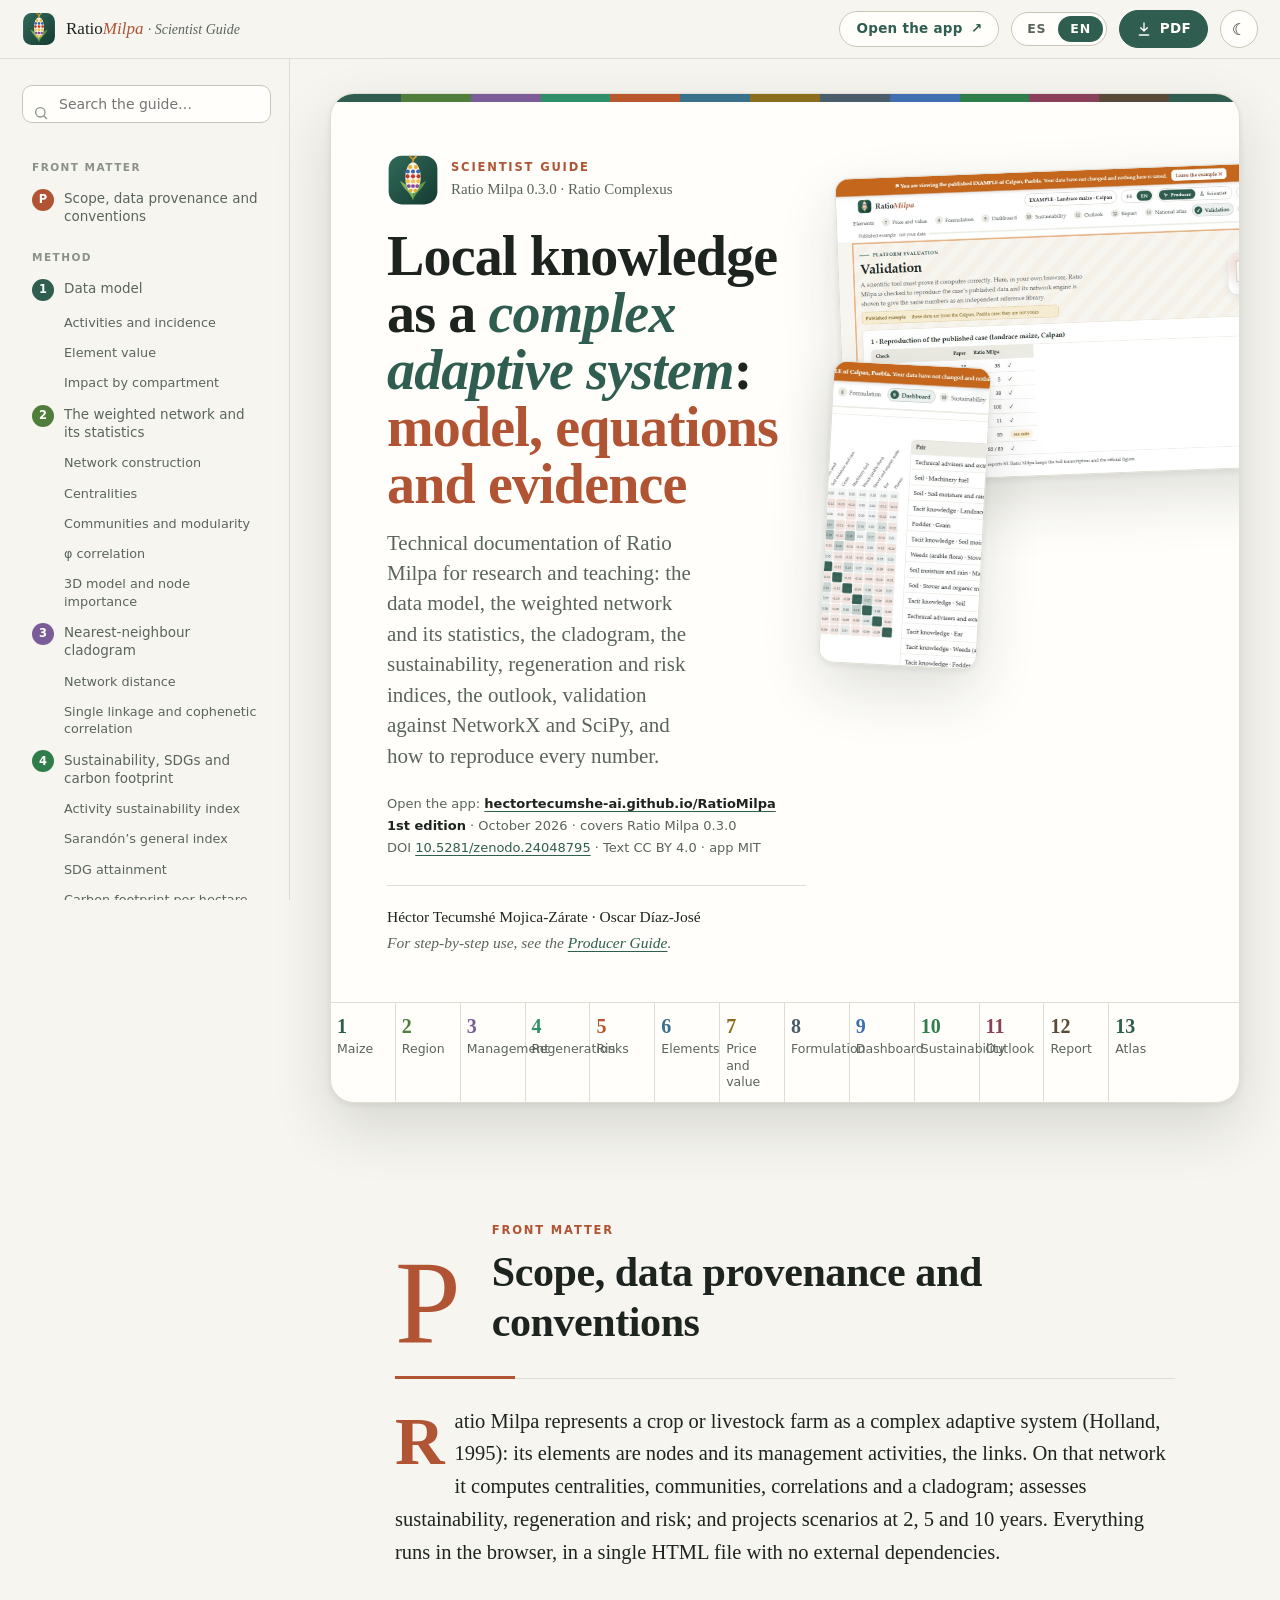
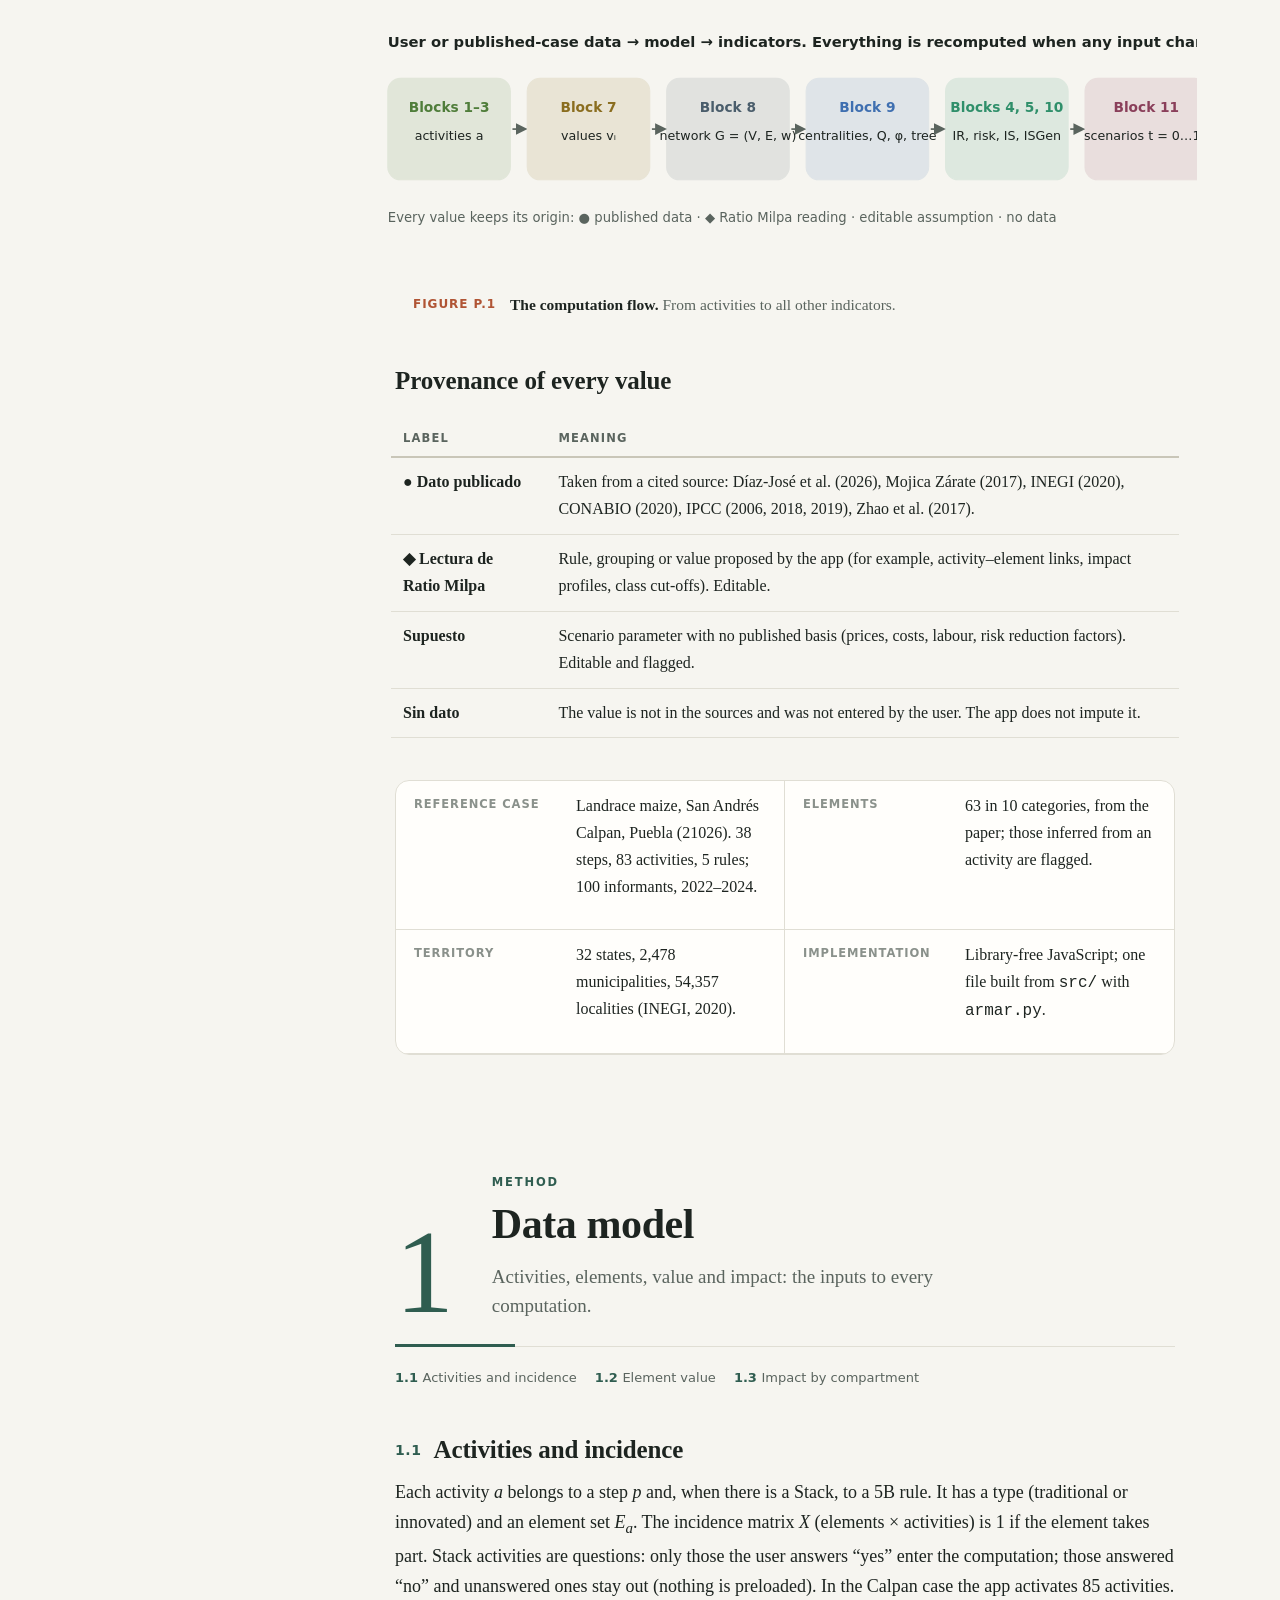
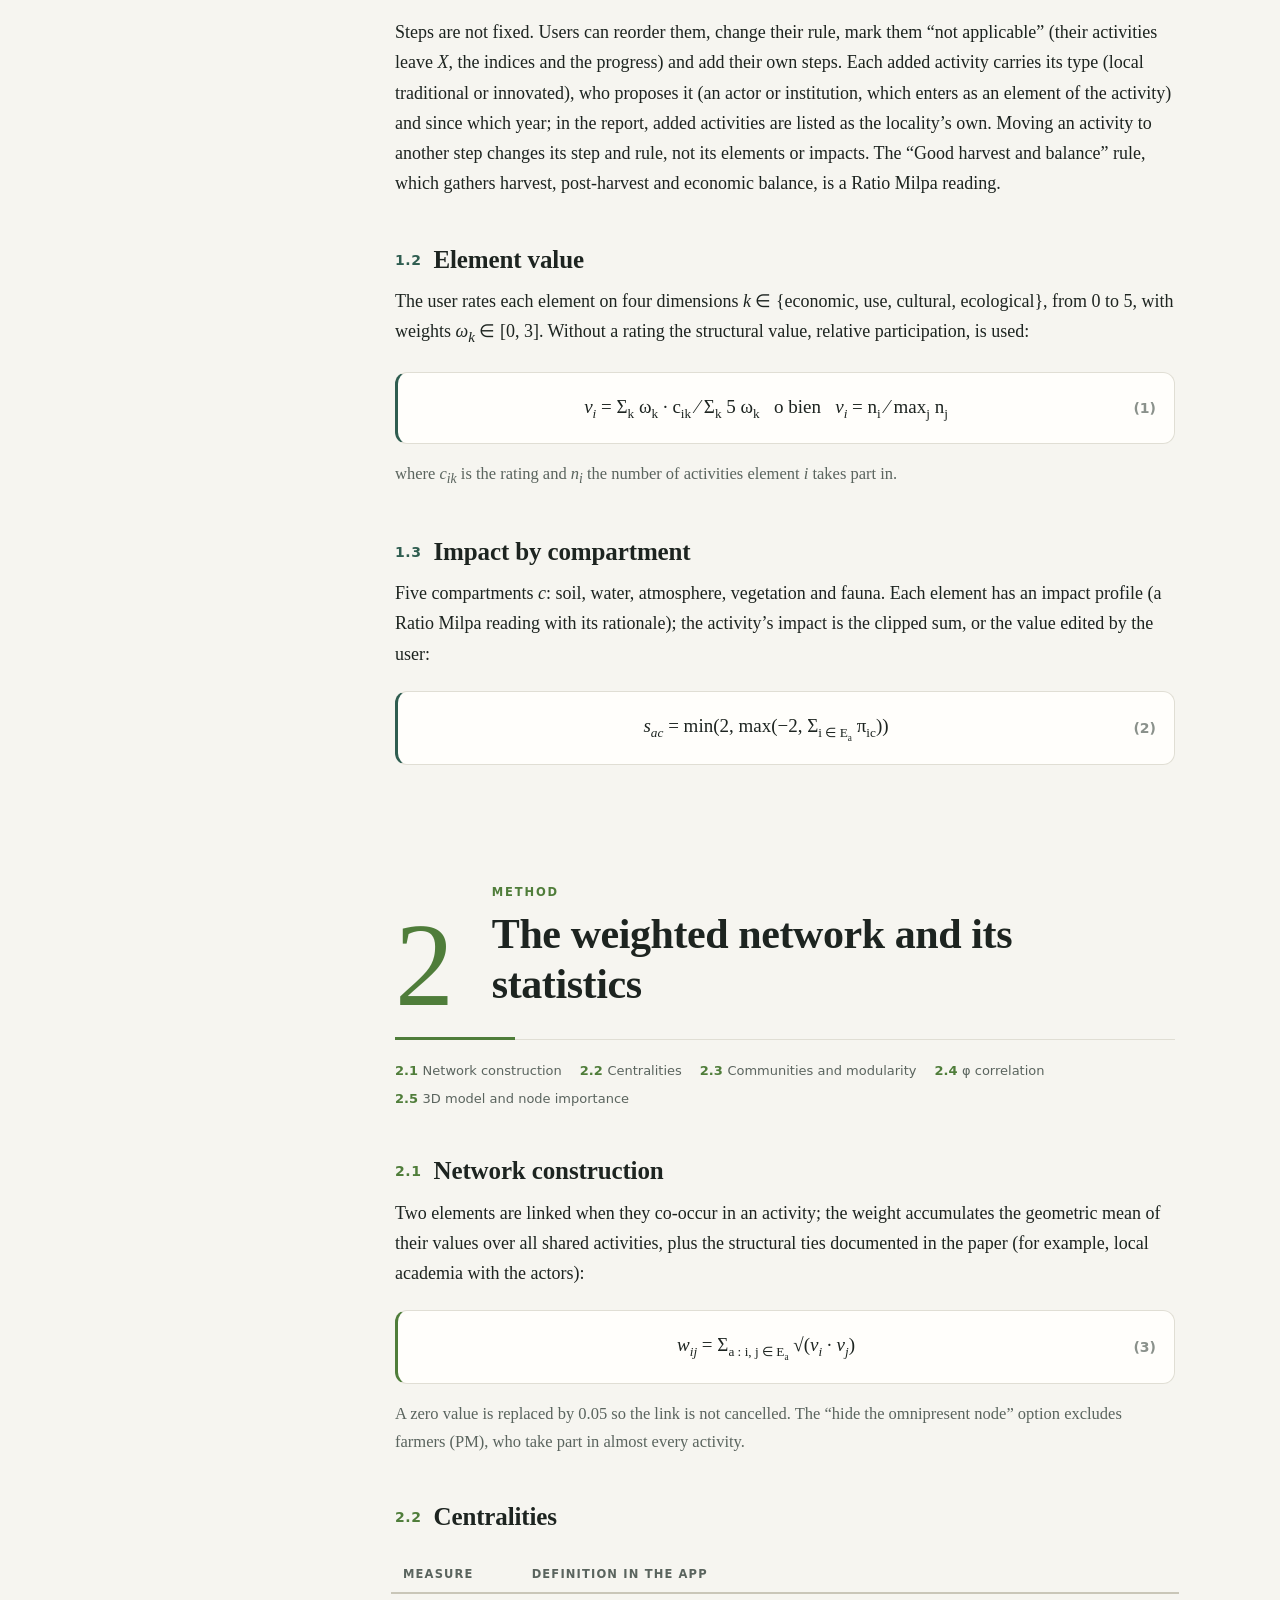
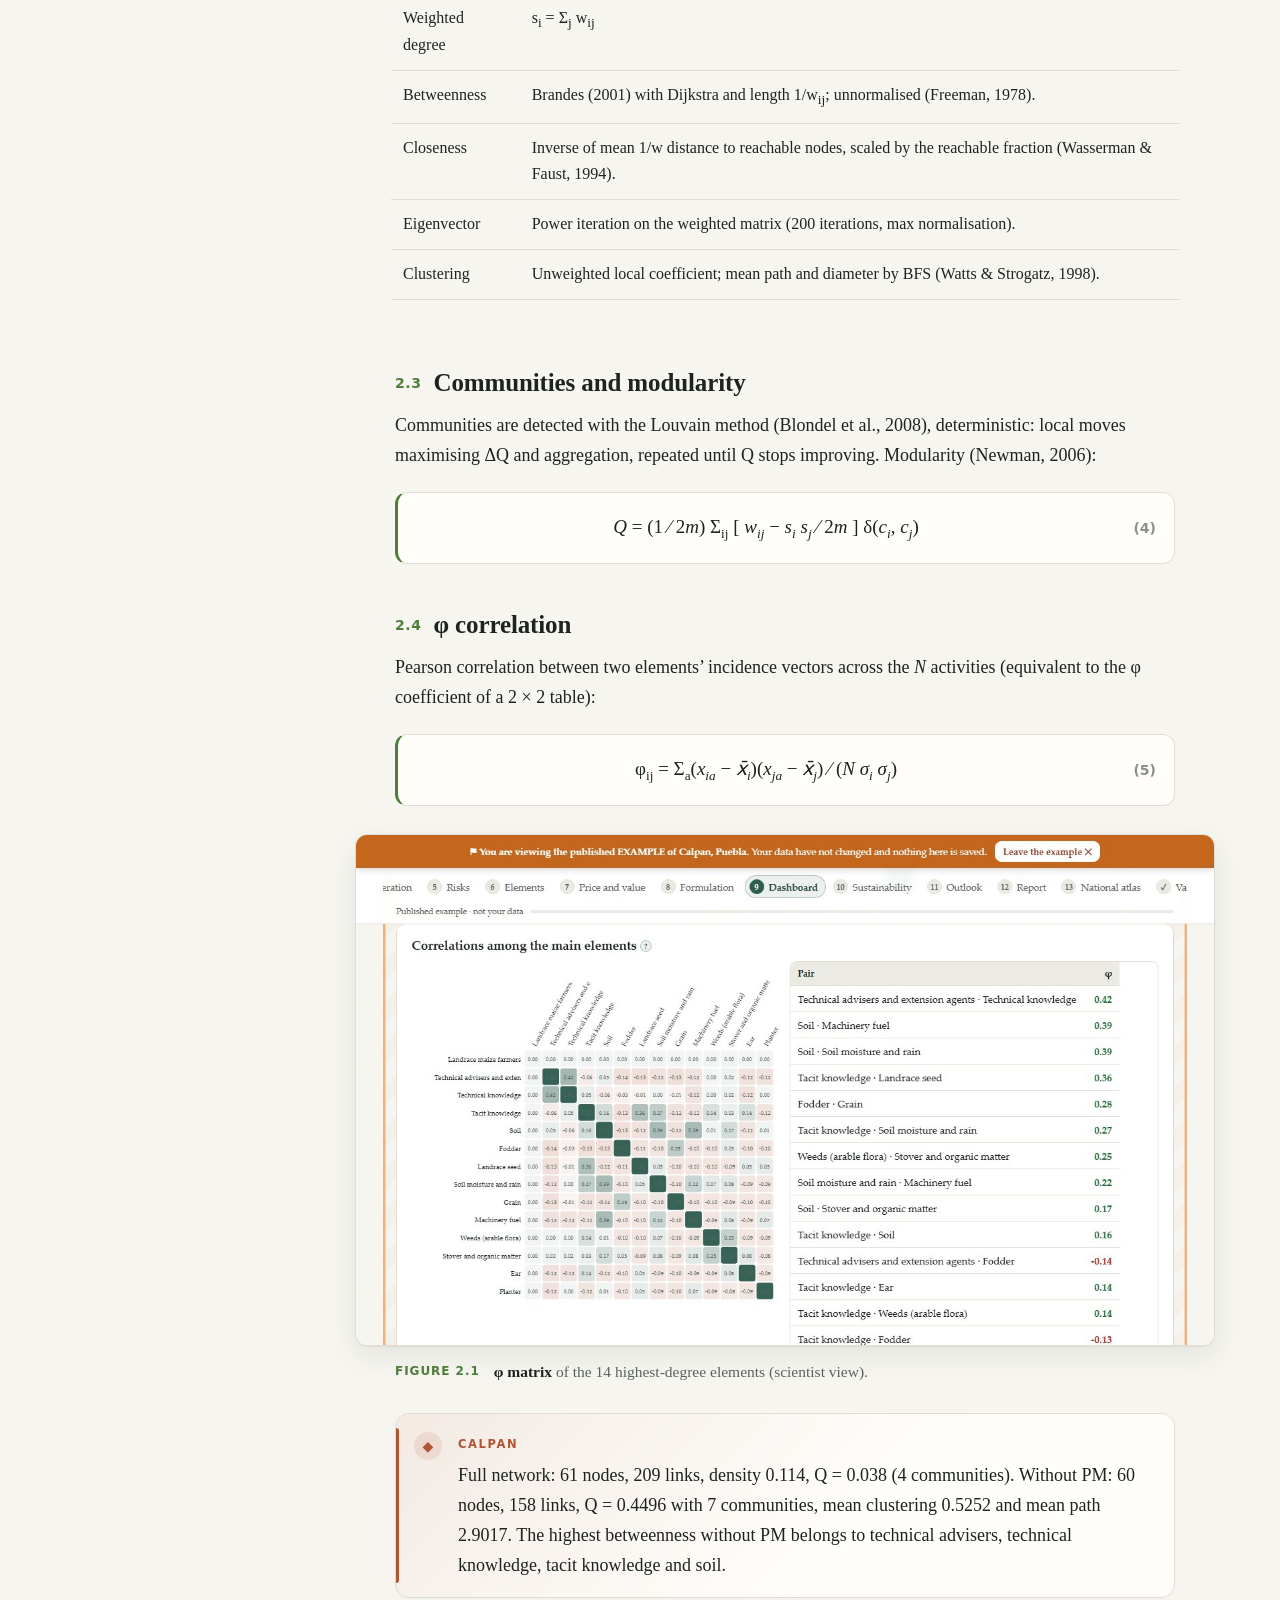
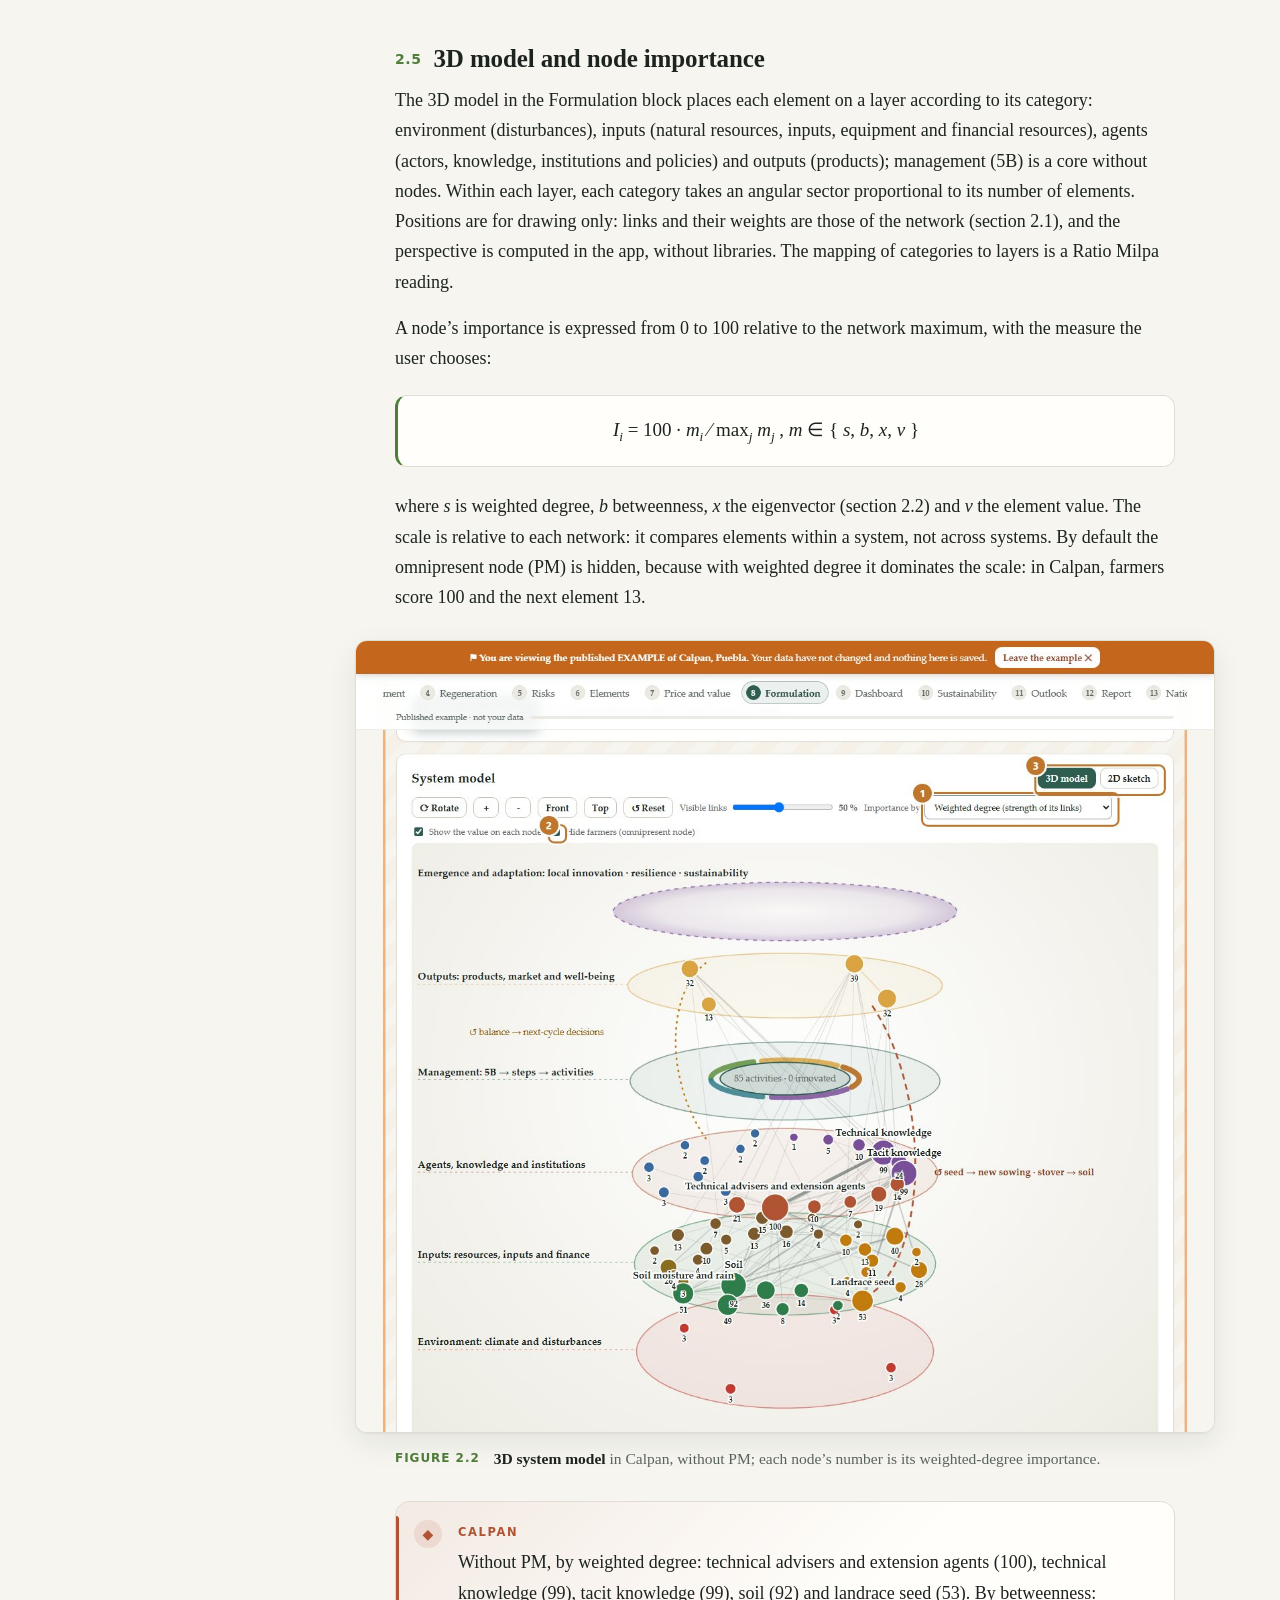
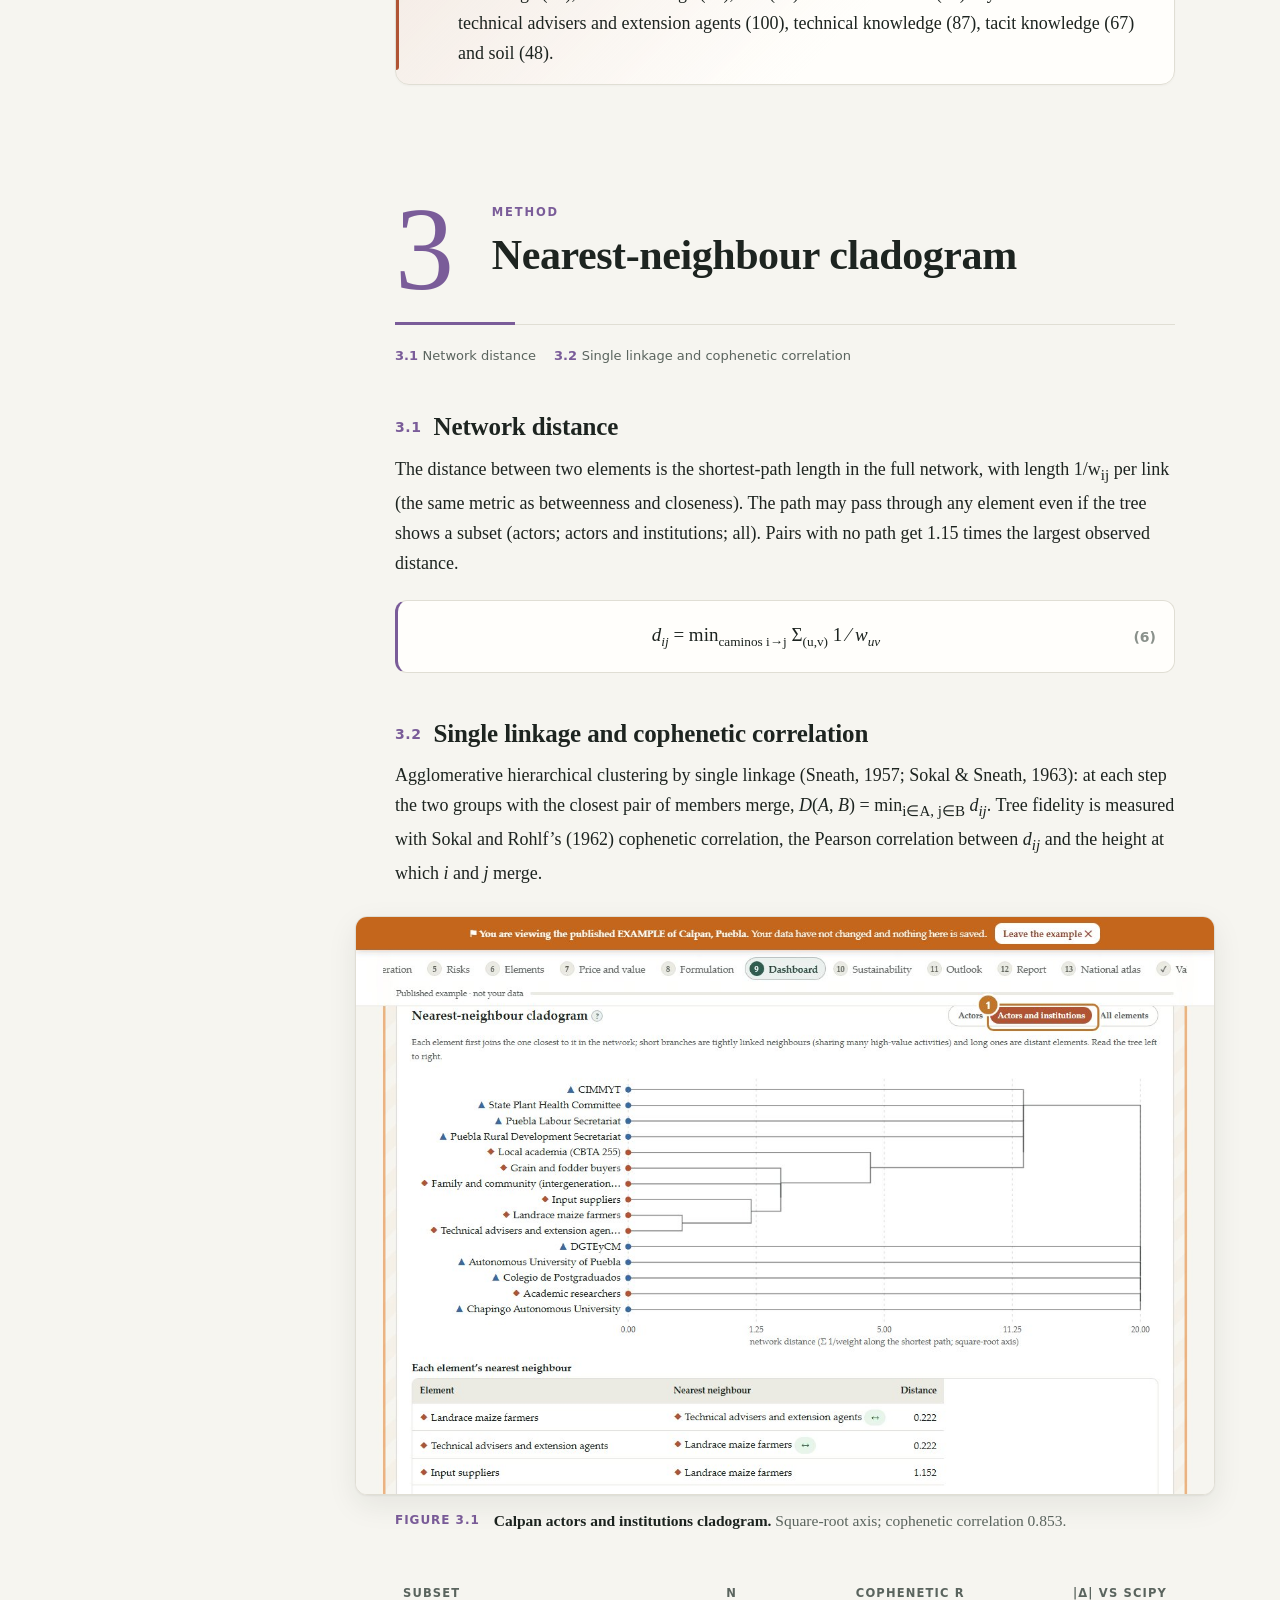
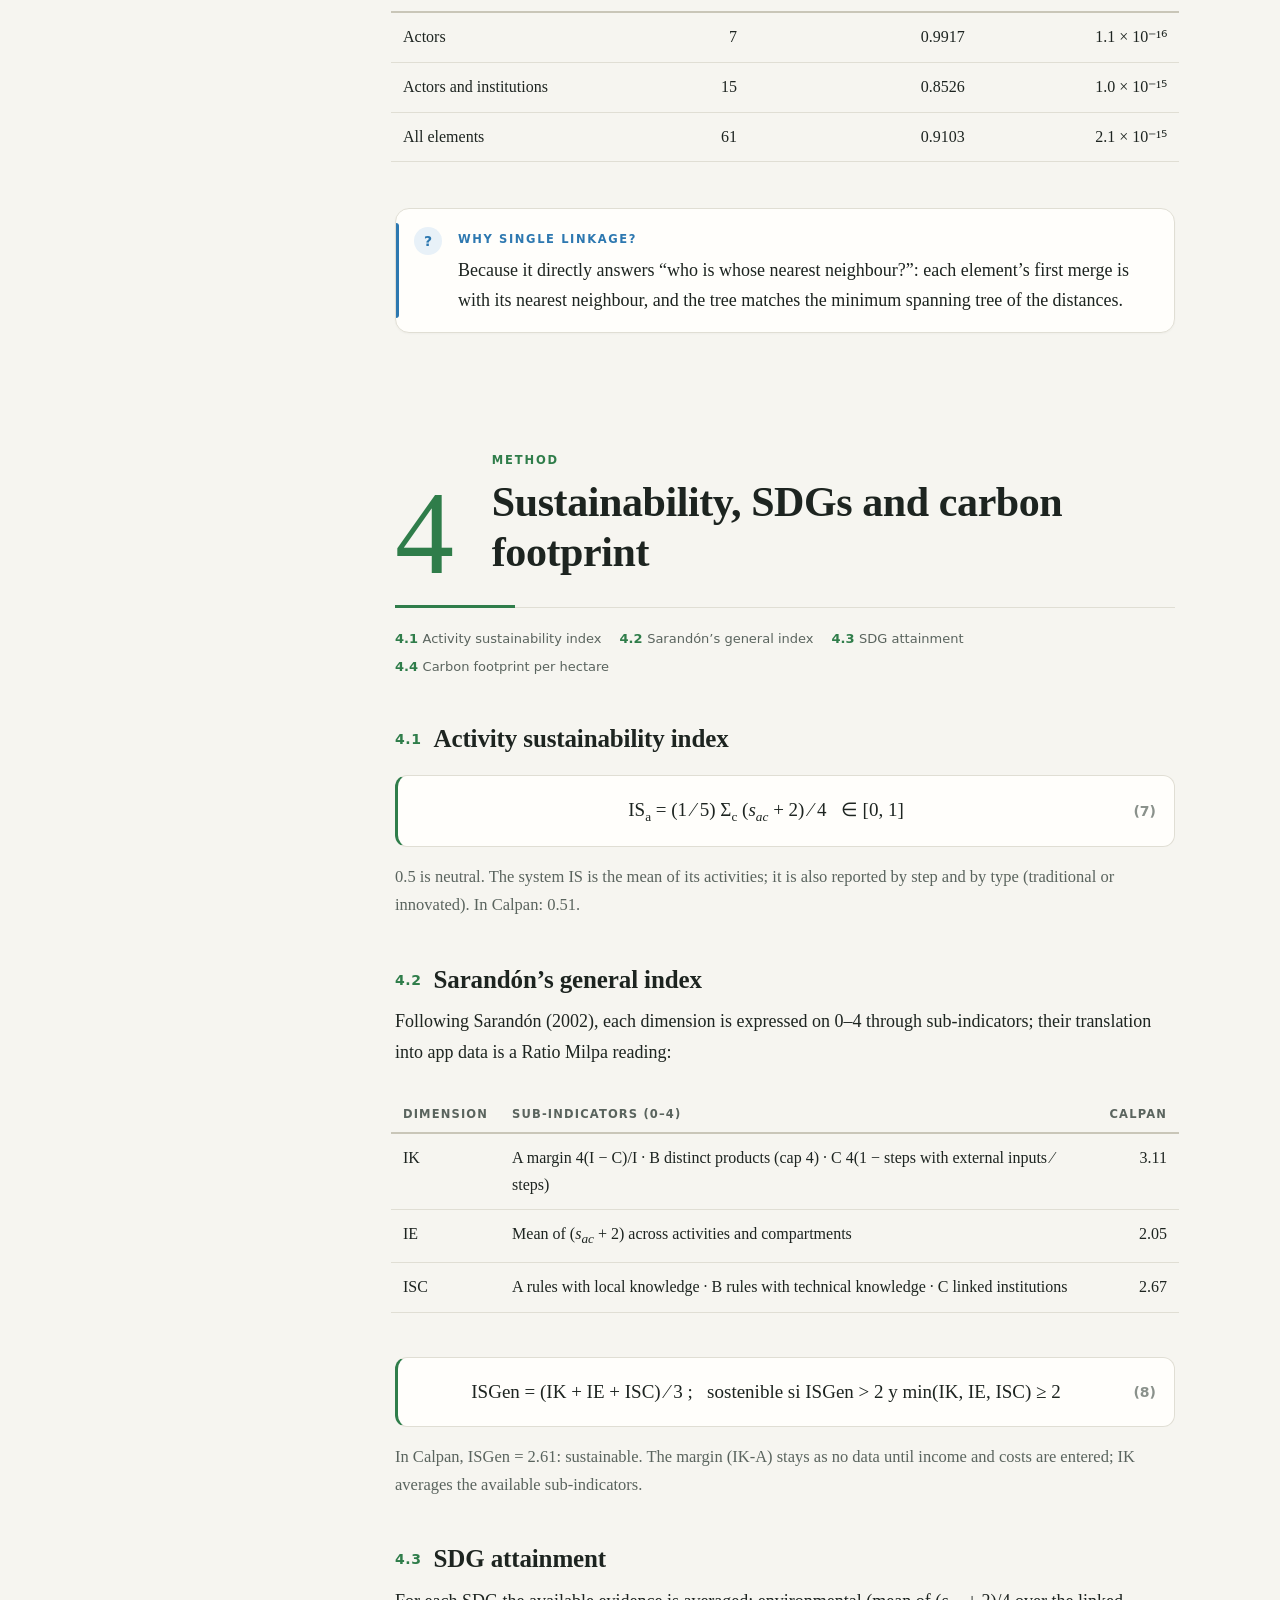
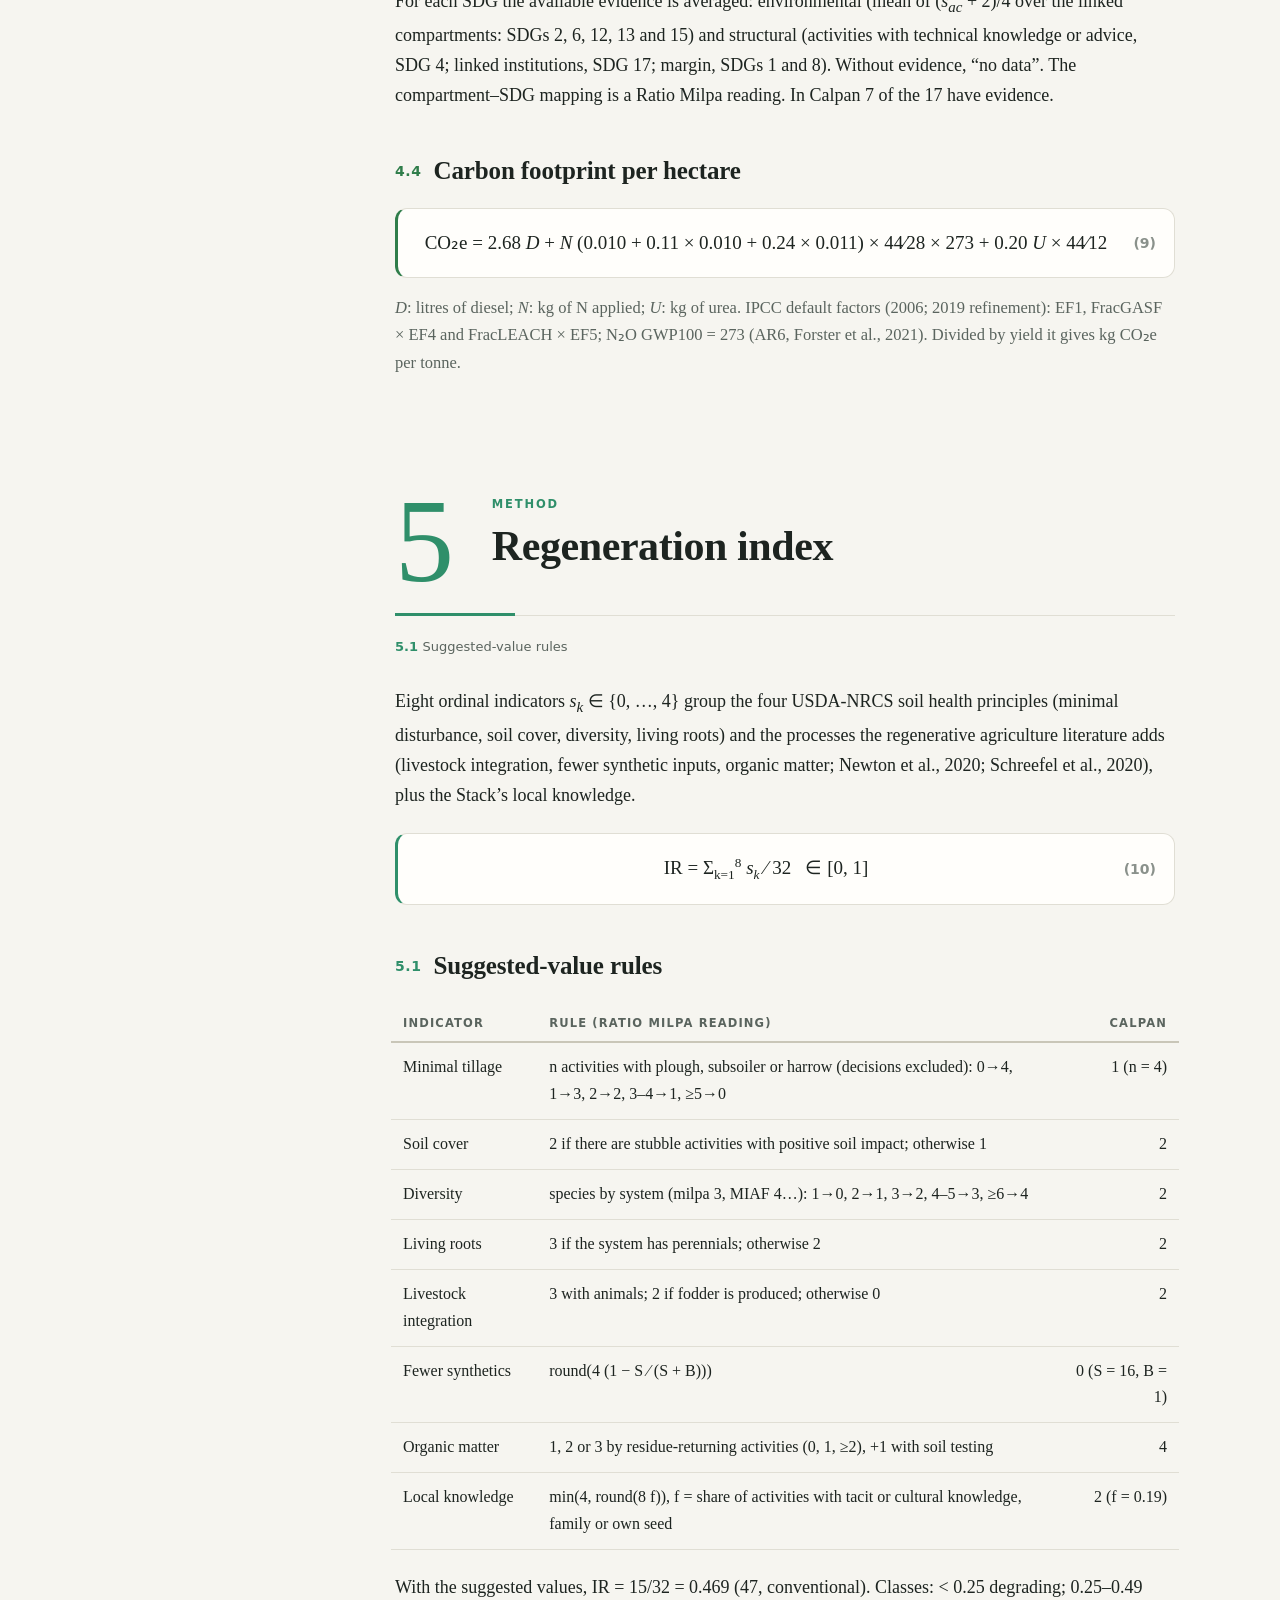
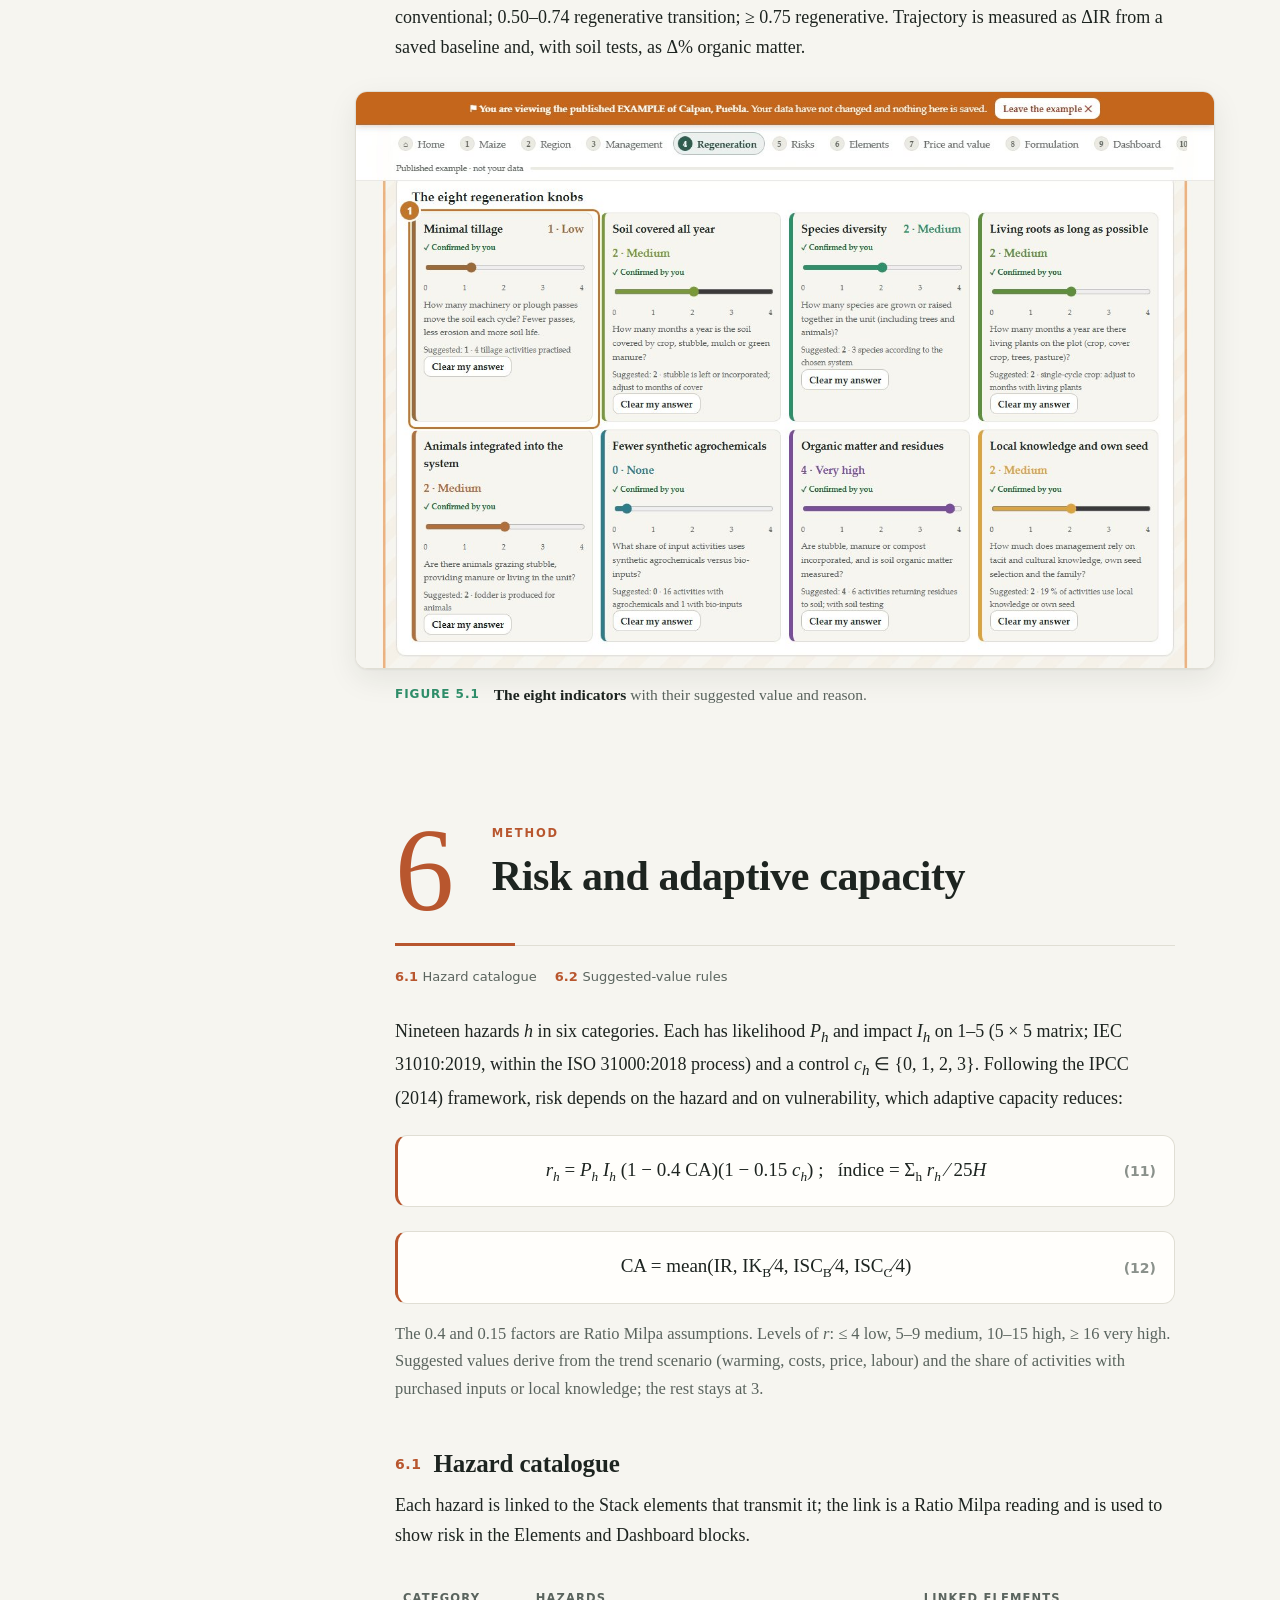
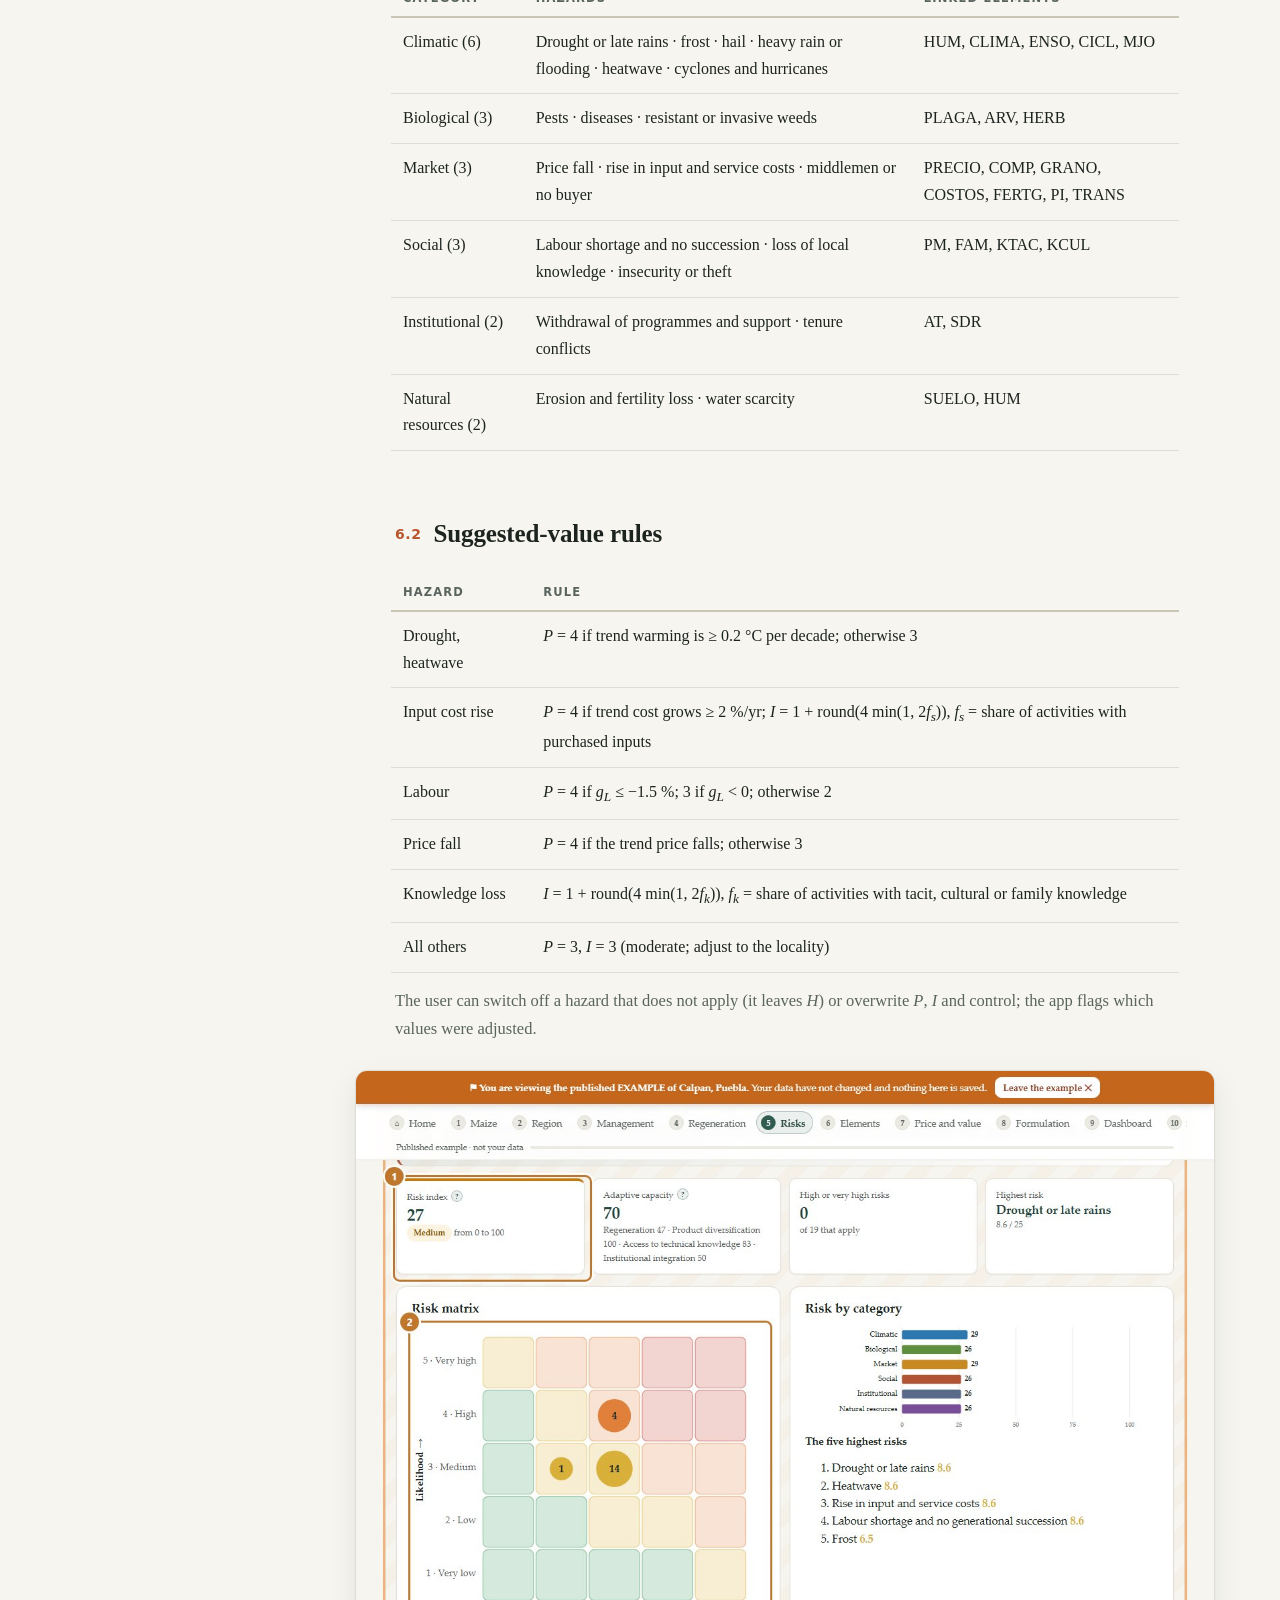
==== commit 8bc987c5: "Instructivos: enlaces públicos en el HTML y en los PDF (antes apuntaban a localhost), enlace a la ap" ====
--- a/instructivo-cientifico.html
+++ b/instructivo-cientifico.html
@@ -425,14 +425,14 @@
 
 <header class="top">
   <button class="ib" id="menuBtn" aria-label="Índice / Contents">☰</button>
-  <a class="brand" href="./" title="Ratio Milpa">
+  <a class="brand" href="https://hectortecumshe-ai.github.io/RatioMilpa/" title="Ratio Milpa">
     <img src="logo.svg" alt="">
     <span>Ratio<i>Milpa</i> <small lang="es">· Instructivo del Científico</small><small lang="en">· Scientist Guide</small></span>
   </a>
   <span class="sp"></span>
-  <a class="btn ghost no-print" href="./" target="_blank" rel="noopener"><span lang="es">Abrir la app</span><span lang="en">Open the app</span> ↗</a>
+  <a class="btn ghost no-print" href="https://hectortecumshe-ai.github.io/RatioMilpa/" target="_blank" rel="noopener"><span lang="es">Abrir la app</span><span lang="en">Open the app</span> ↗</a>
   <div class="seg" role="group" aria-label="Idioma / Language"><button data-lang="es">ES</button><button data-lang="en">EN</button></div>
-  <a class="btn pdf" id="pdfBtn" title="PDF" href="instructivo/RatioMilpa-Instructivo-Cientifico.pdf" download><svg viewBox="0 0 24 24" fill="none" stroke="currentColor" stroke-width="2" stroke-linecap="round" stroke-linejoin="round"><path d="M12 3v12m0 0l-5-5m5 5l5-5M5 21h14"/></svg><span>PDF</span></a>
+  <a class="btn pdf" id="pdfBtn" title="PDF" href="https://hectortecumshe-ai.github.io/RatioMilpa/instructivo/RatioMilpa-Instructivo-Cientifico.pdf" download><svg viewBox="0 0 24 24" fill="none" stroke="currentColor" stroke-width="2" stroke-linecap="round" stroke-linejoin="round"><path d="M12 3v12m0 0l-5-5m5 5l5-5M5 21h14"/></svg><span>PDF</span></a>
   <button class="ib" id="temaBtn" aria-label="Tema / Theme">☾</button>
   <div id="leido"></div>
 </header>
@@ -460,11 +460,12 @@
       <p class="sub" lang="es">Documentación técnica de Ratio Milpa para investigación y docencia: el modelo de datos, la red ponderada y su estadística, el cladograma, los índices de sostenibilidad, regeneración y riesgo, la prospectiva, la validación frente a NetworkX y SciPy, y cómo reproducir cada número.</p>
       <p class="sub" lang="en">Technical documentation of Ratio Milpa for research and teaching: the data model, the weighted network and its statistics, the cladogram, the sustainability, regeneration and risk indices, the outlook, validation against NetworkX and SciPy, and how to reproduce every number.</p>
       <div class="meta">
+        <div class="app-web"><span lang="es">Abrir la app:</span><span lang="en">Open the app:</span> <a href="https://hectortecumshe-ai.github.io/RatioMilpa/"><b>hectortecumshe-ai.github.io/RatioMilpa</b></a></div>
         <div lang="es"><b>1.ª edición</b> · octubre de 2026 · describe Ratio Milpa 0.3.0</div>
         <div lang="en"><b>1st edition</b> · October 2026 · covers Ratio Milpa 0.3.0</div>
-        <div>DOI <a href="https://doi.org/10.5281/zenodo.23904211">10.5281/zenodo.23904211</a> · <span lang="es">Texto CC BY 4.0 · app MIT</span><span lang="en">Text CC BY 4.0 · app MIT</span></div>
+        <div>DOI <a href="https://doi.org/10.5281/zenodo.24048795">10.5281/zenodo.24048795</a> · <span lang="es">Texto CC BY 4.0 · app MIT</span><span lang="en">Text CC BY 4.0 · app MIT</span></div>
       </div>
-      <div class="who">Héctor Tecumshé Mojica-Zárate · Oscar Díaz-José<br><span lang="es">Para el uso paso a paso, consulta el <a href="instructivo-productor.html">Instructivo del Productor</a>.</span><span lang="en">For step-by-step use, see the <a href="instructivo-productor.html">Producer Guide</a>.</span></div>
+      <div class="who">Héctor Tecumshé Mojica-Zárate · Oscar Díaz-José<br><span lang="es">Para el uso paso a paso, consulta el <a href="https://hectortecumshe-ai.github.io/RatioMilpa/instructivo-productor.html">Instructivo del Productor</a>.</span><span lang="en">For step-by-step use, see the <a href="https://hectortecumshe-ai.github.io/RatioMilpa/instructivo-productor.html">Producer Guide</a>.</span></div>
     </div>
     <div class="art" aria-hidden="true">
       <div class="frame"><img lang="es" src="instructivo/img/validacion-es.jpg" alt=""><img lang="en" src="instructivo/img/validacion-en.jpg" alt=""></div>
@@ -944,7 +945,7 @@
   </ol>
   <h3 id="b-citar-guia"><span lang="es">Cómo citar este instructivo</span><span lang="en">How to cite this guide</span></h3>
   <p class="where" lang="es">APA, 7.ª ed.</p><p class="where" lang="en">APA 7th ed.</p>
-  <p lang="es">Mojica-Zárate, H. T., y Díaz-José, O. (2026). <i>Ratio Milpa: Instructivo del Científico</i> (1.ª ed., actualizada). Zenodo. https://doi.org/10.5281/zenodo.23904211</p><p lang="en">Mojica-Zárate, H. T., &amp; Díaz-José, O. (2026). <i>Ratio Milpa: Scientist Guide</i> (1st ed., updated). Zenodo. https://doi.org/10.5281/zenodo.23904211</p>
+  <p lang="es">Mojica-Zárate, H. T., y Díaz-José, O. (2026). <i>Ratio Milpa: Instructivo del Científico</i> (1.ª ed., actualizada). Zenodo. https://doi.org/10.5281/zenodo.24048795</p><p lang="en">Mojica-Zárate, H. T., &amp; Díaz-José, O. (2026). <i>Ratio Milpa: Scientist Guide</i> (1st ed., updated). Zenodo. https://doi.org/10.5281/zenodo.24048795</p>
   <h3 id="b-citar"><span lang="es">Cómo citar el software</span><span lang="en">How to cite the software</span></h3>
   <p lang="es">Mojica-Zárate, H. T., y Díaz-José, O. (2026). <i>Ratio Milpa: el conocimiento local del maíz en México como sistema complejo adaptativo</i> (Versión 0.3.0) [Software]. Zenodo. https://doi.org/10.5281/zenodo.23432656</p>
   <p lang="en">Mojica-Zárate, H. T., &amp; Díaz-José, O. (2026). <i>Ratio Milpa: local maize knowledge in Mexico as a complex adaptive system</i> (Version 0.3.0) [Software]. Zenodo. https://doi.org/10.5281/zenodo.23432656</p>
@@ -956,7 +957,7 @@
   <p lang="es">Centro Académico Regional Sede Huatusco, Universidad Autónoma Chapingo (Héctor Tecumshé Mojica-Zárate, Oscar Díaz-José), México. ORCID del autor de correspondencia: 0000-0002-9067-3983.</p>
   <p lang="en">Huatusco Regional Academic Centre, Chapingo Autonomous University (Héctor Tecumshé Mojica-Zárate, Oscar Díaz-José), Mexico. Corresponding author ORCID: 0000-0002-9067-3983.</p>
   <p><span class="isbn" lang="es">ISBN: en trámite ante el INDAUTOR</span><span class="isbn" lang="en">ISBN: application in progress (INDAUTOR, Mexico)</span><br>
-     <span lang="es">DOI de este instructivo: <a href="https://doi.org/10.5281/zenodo.23904211">10.5281/zenodo.23904211</a> · DOI de la aplicación: <a href="https://doi.org/10.5281/zenodo.23432656">10.5281/zenodo.23432656</a></span><span lang="en">DOI of this guide: <a href="https://doi.org/10.5281/zenodo.23904211">10.5281/zenodo.23904211</a> · DOI of the app: <a href="https://doi.org/10.5281/zenodo.23432656">10.5281/zenodo.23432656</a></span></p>
+     <span lang="es">DOI de este instructivo: <a href="https://doi.org/10.5281/zenodo.24048795">10.5281/zenodo.24048795</a> · DOI de la aplicación: <a href="https://doi.org/10.5281/zenodo.23432656">10.5281/zenodo.23432656</a></span><span lang="en">DOI of this guide: <a href="https://doi.org/10.5281/zenodo.24048795">10.5281/zenodo.24048795</a> · DOI of the app: <a href="https://doi.org/10.5281/zenodo.23432656">10.5281/zenodo.23432656</a></span></p>
   <p lang="es">Texto y figuras bajo licencia Creative Commons Atribución 4.0 Internacional (CC BY 4.0); la aplicación, bajo licencia MIT. Puedes copiar, adaptar y compartir este instructivo citando a sus autores. Las capturas de pantalla son de la aplicación Ratio Milpa 0.3.0. Composición tipográfica en Palatino Linotype.</p>
   <p lang="en">Text and figures under the Creative Commons Attribution 4.0 International licence (CC BY 4.0); the app under the MIT licence. You may copy, adapt and share this guide crediting its authors. Screenshots are from the Ratio Milpa 0.3.0 app. Typeset in Palatino Linotype.</p>
 </div>
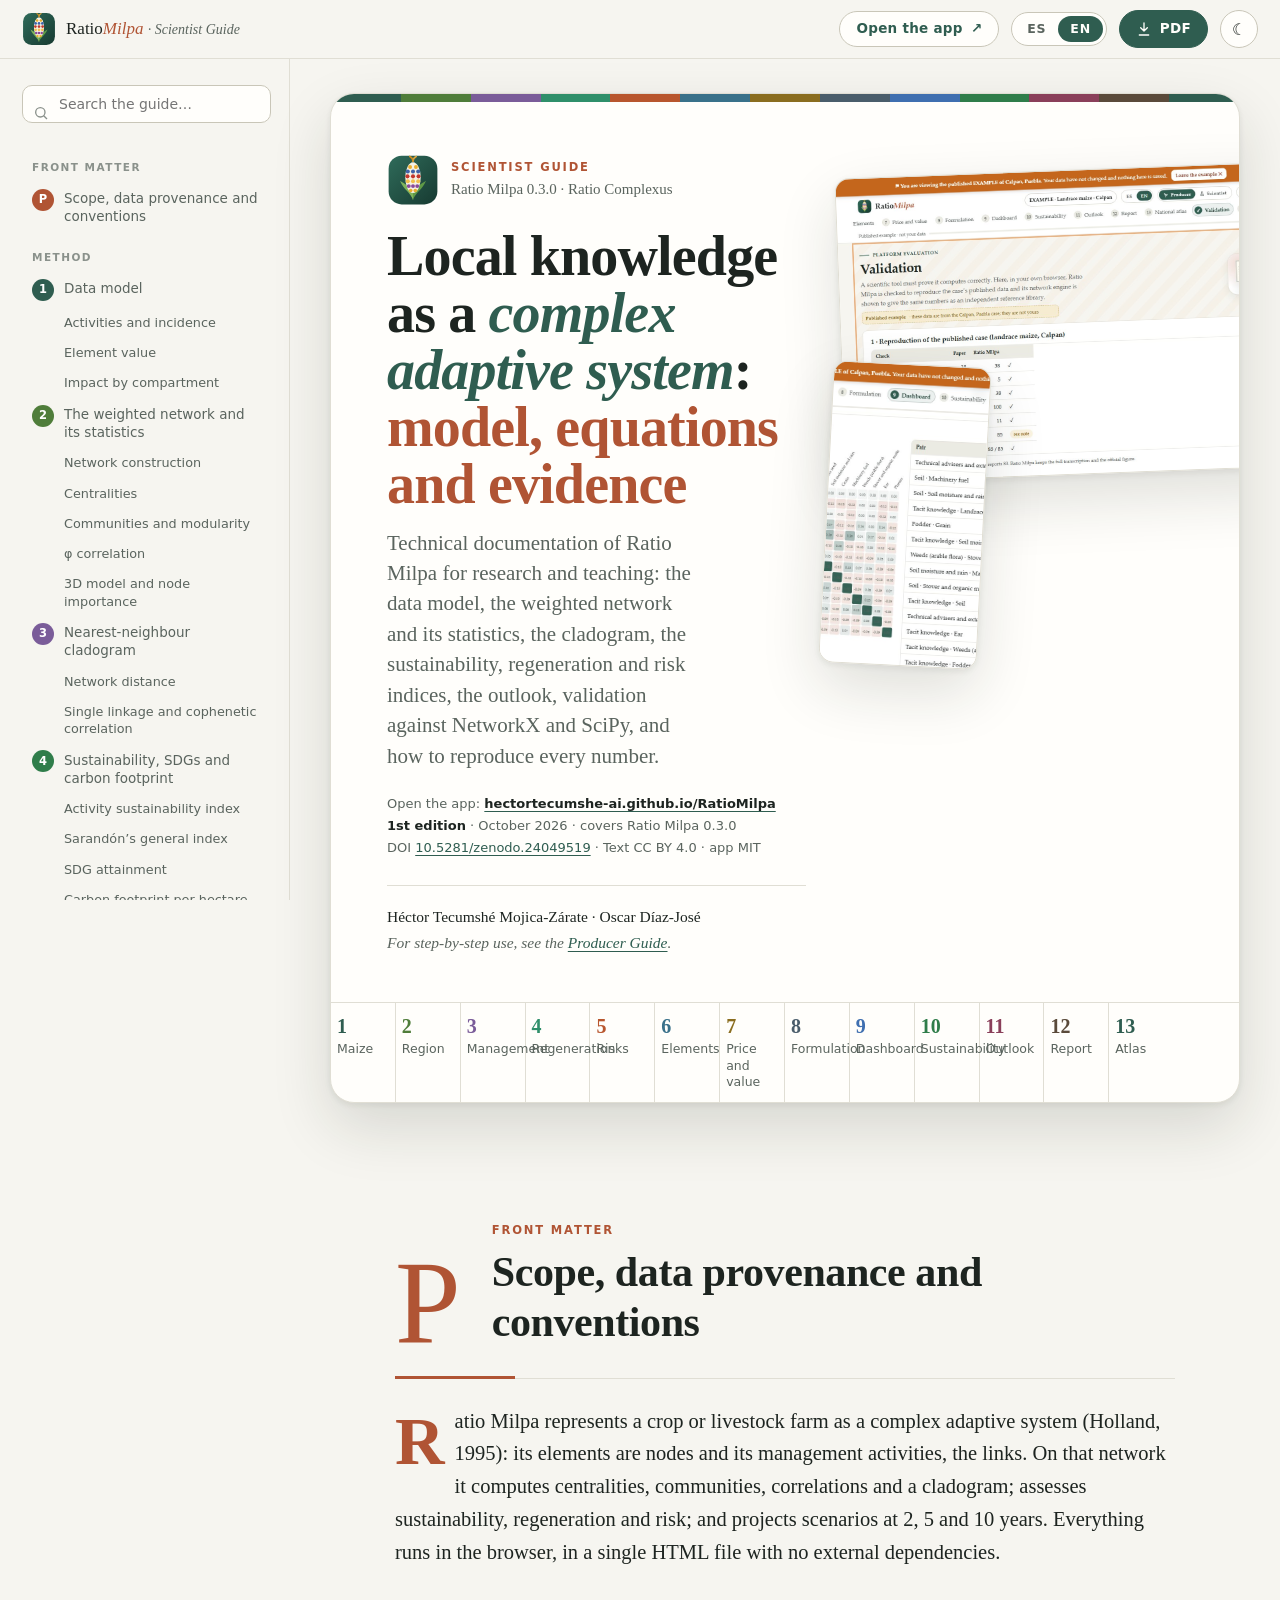
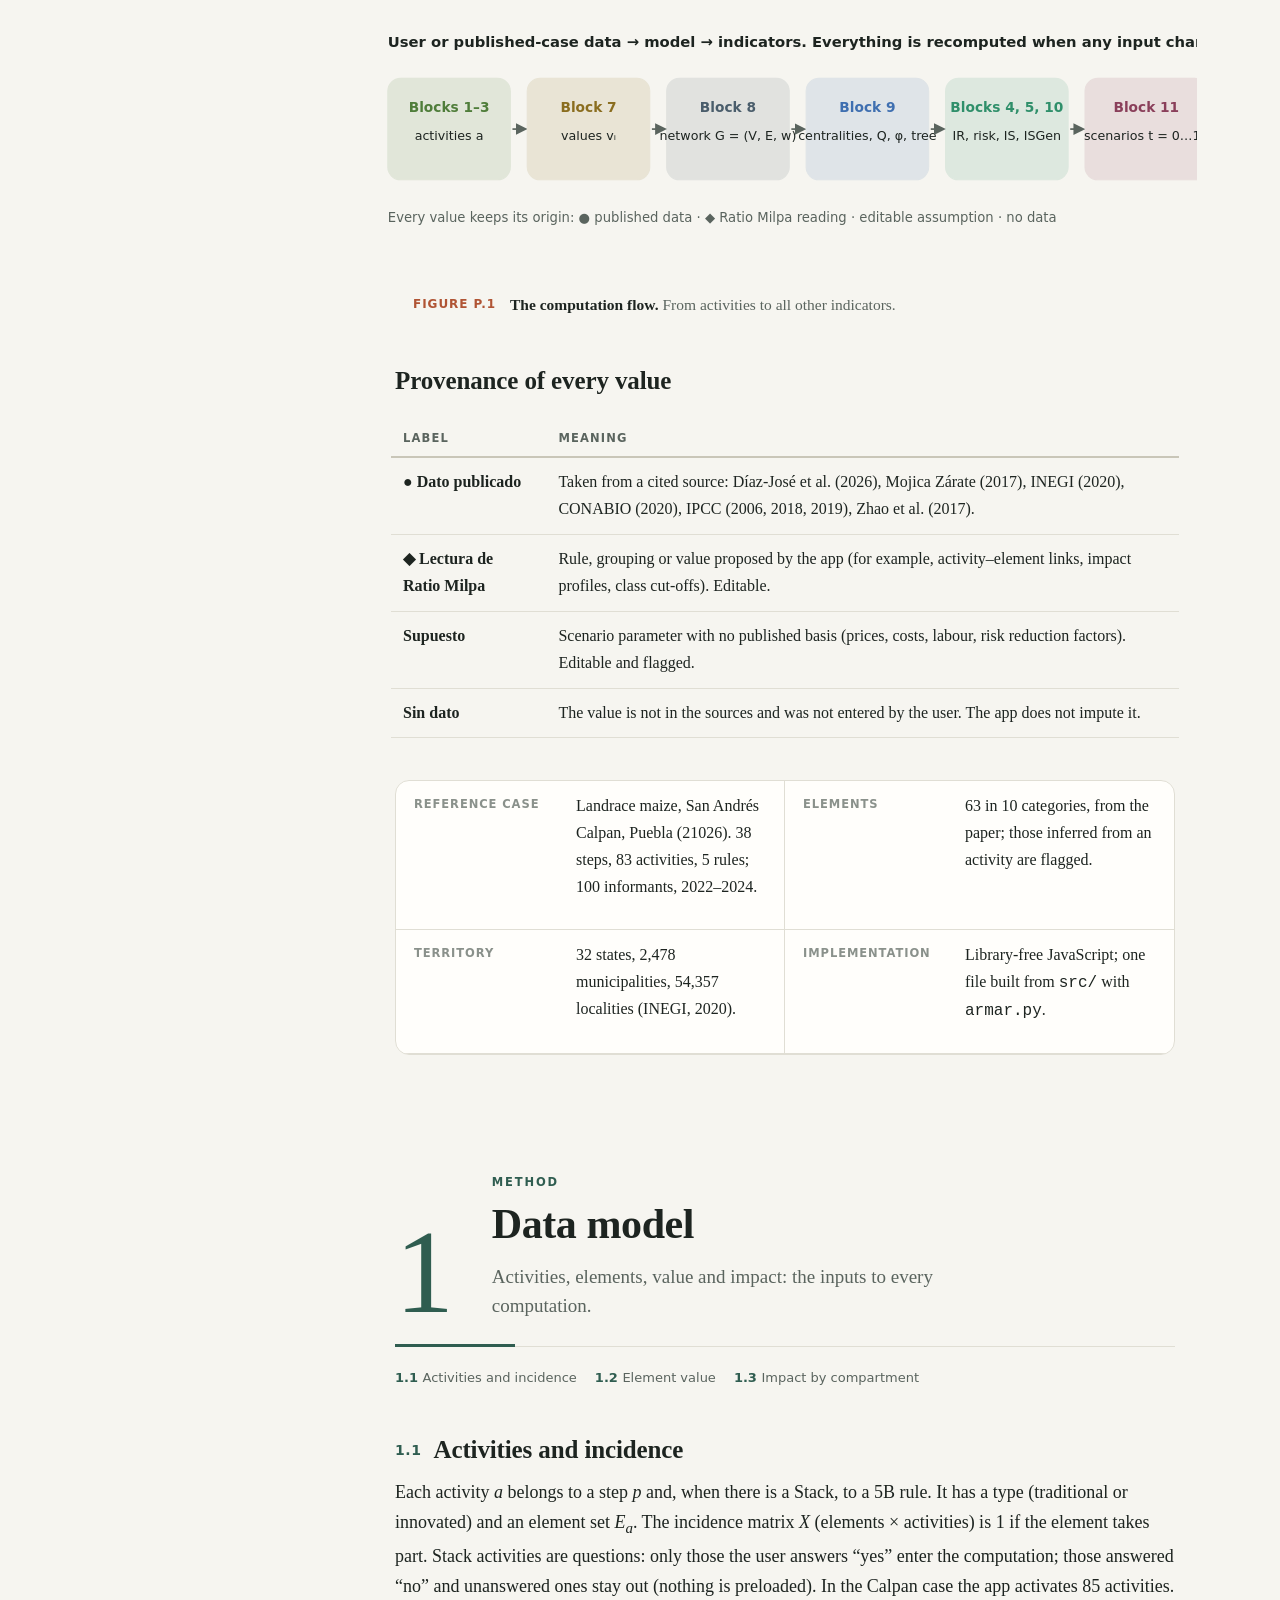
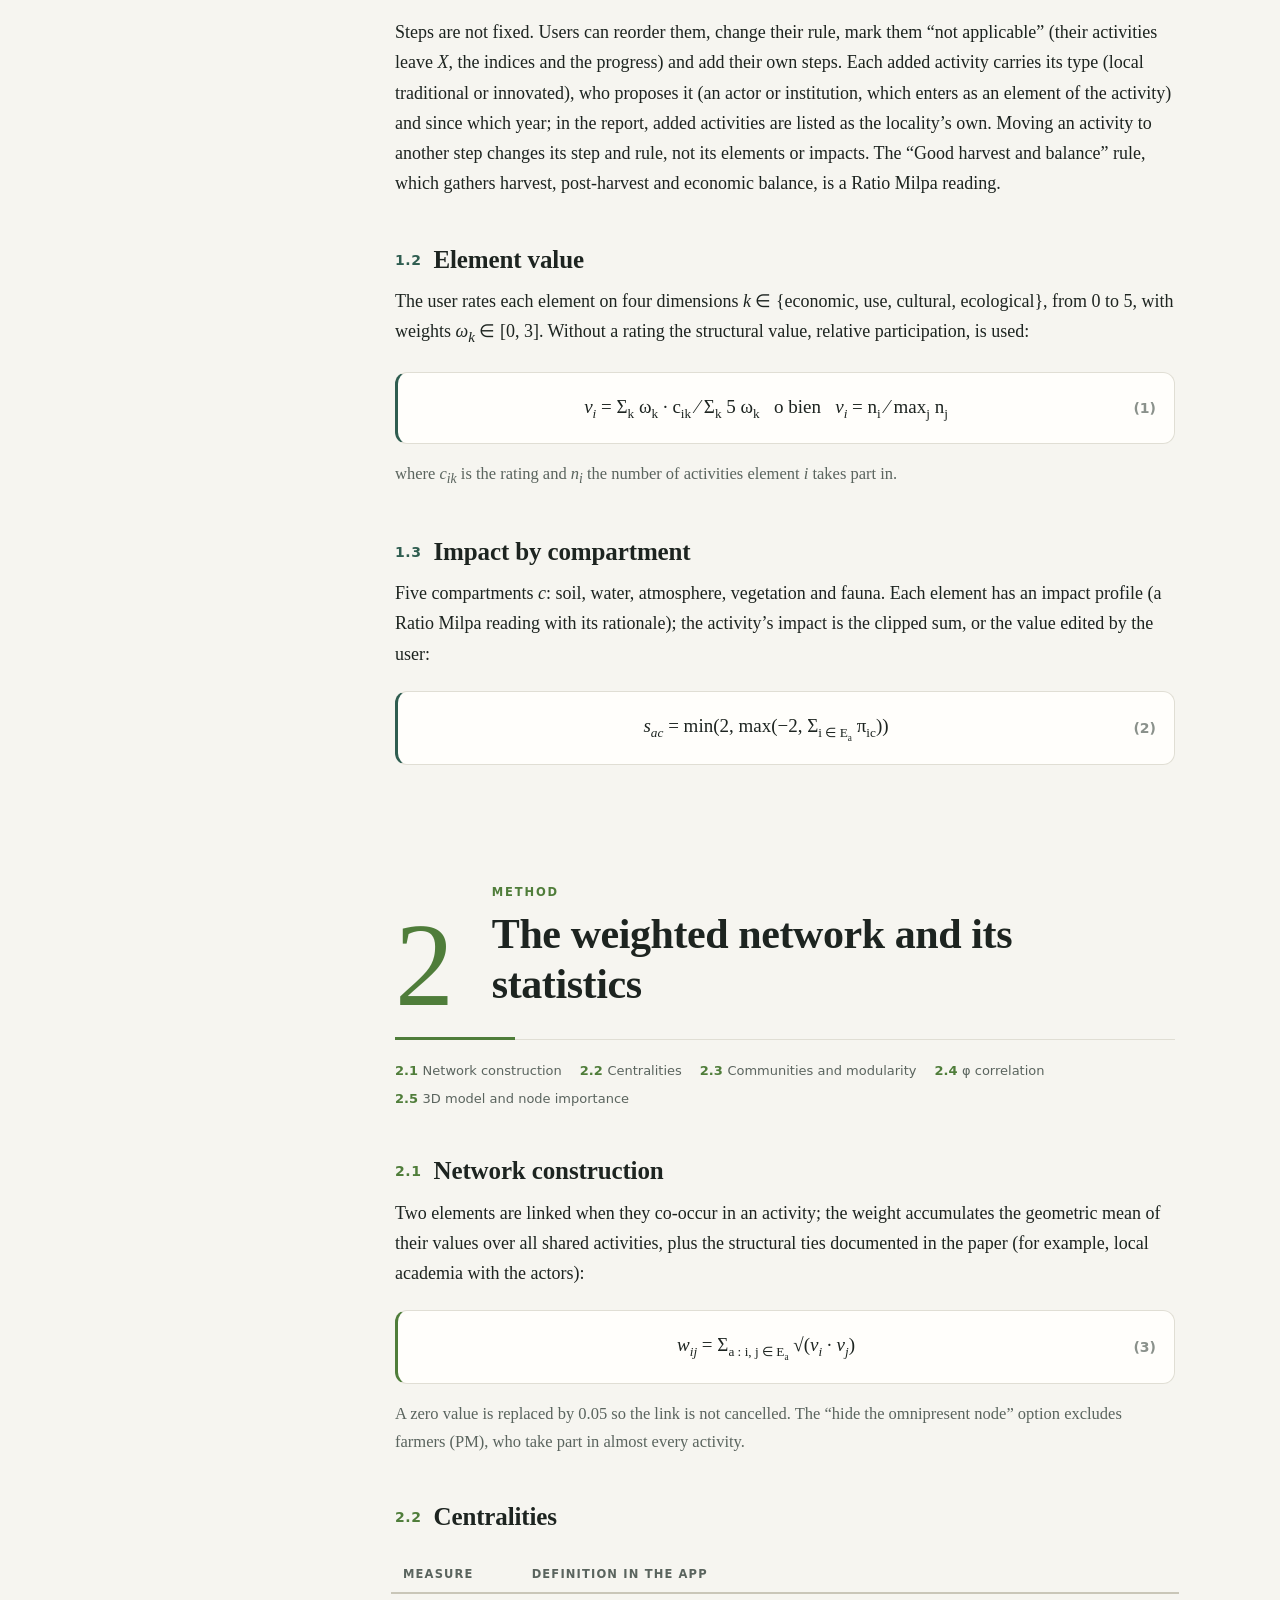
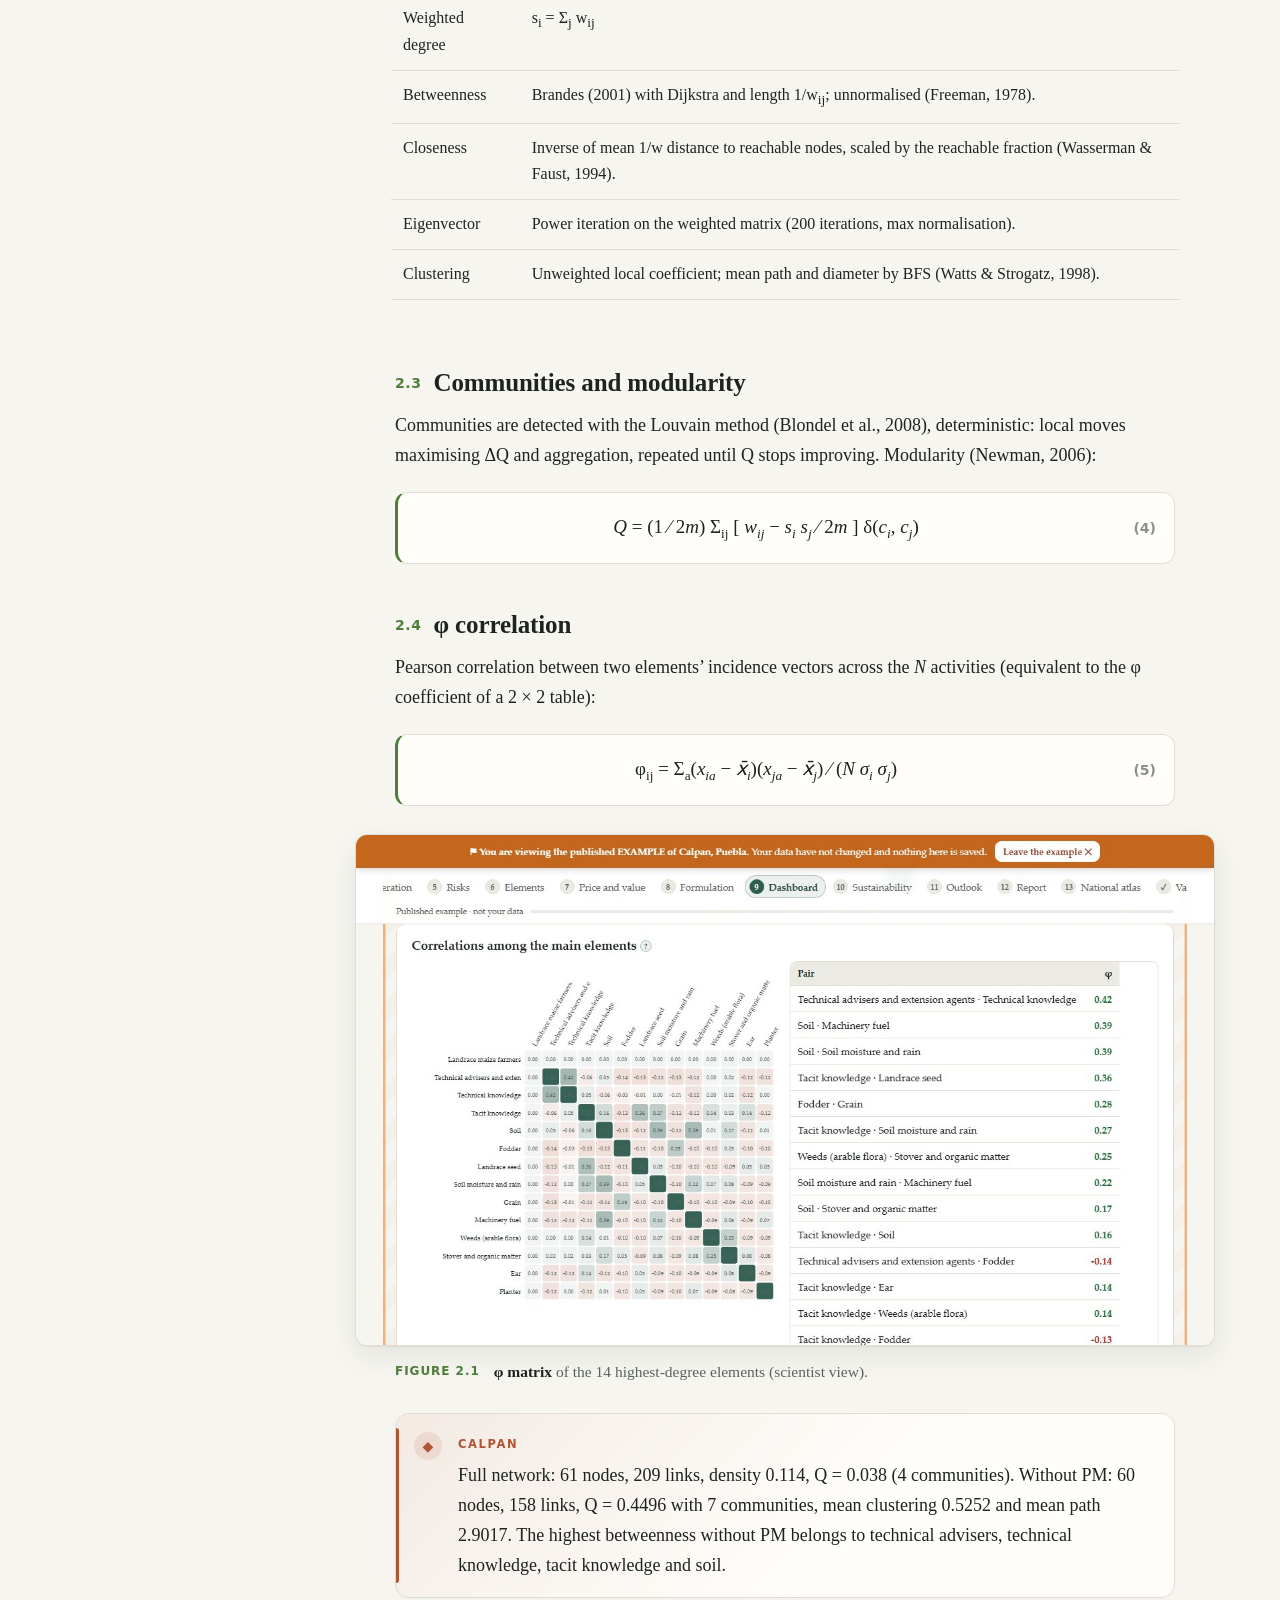
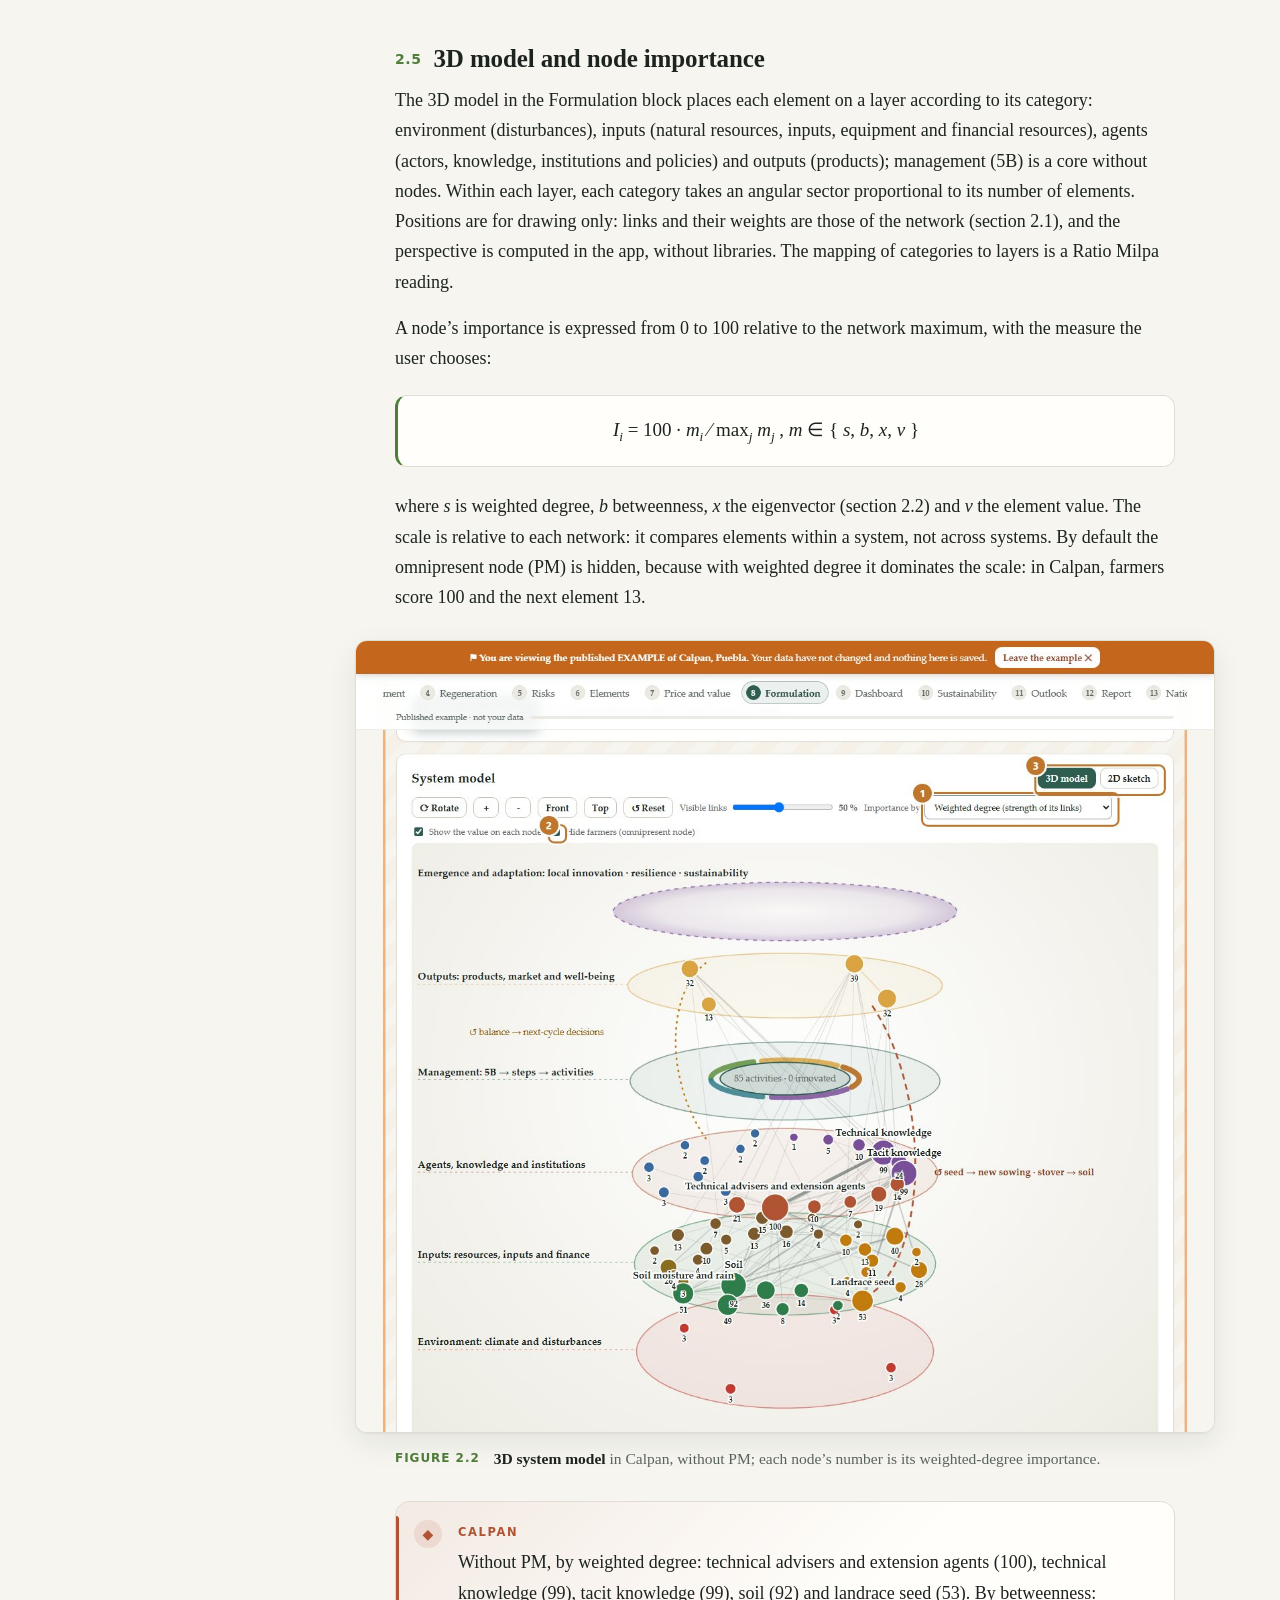
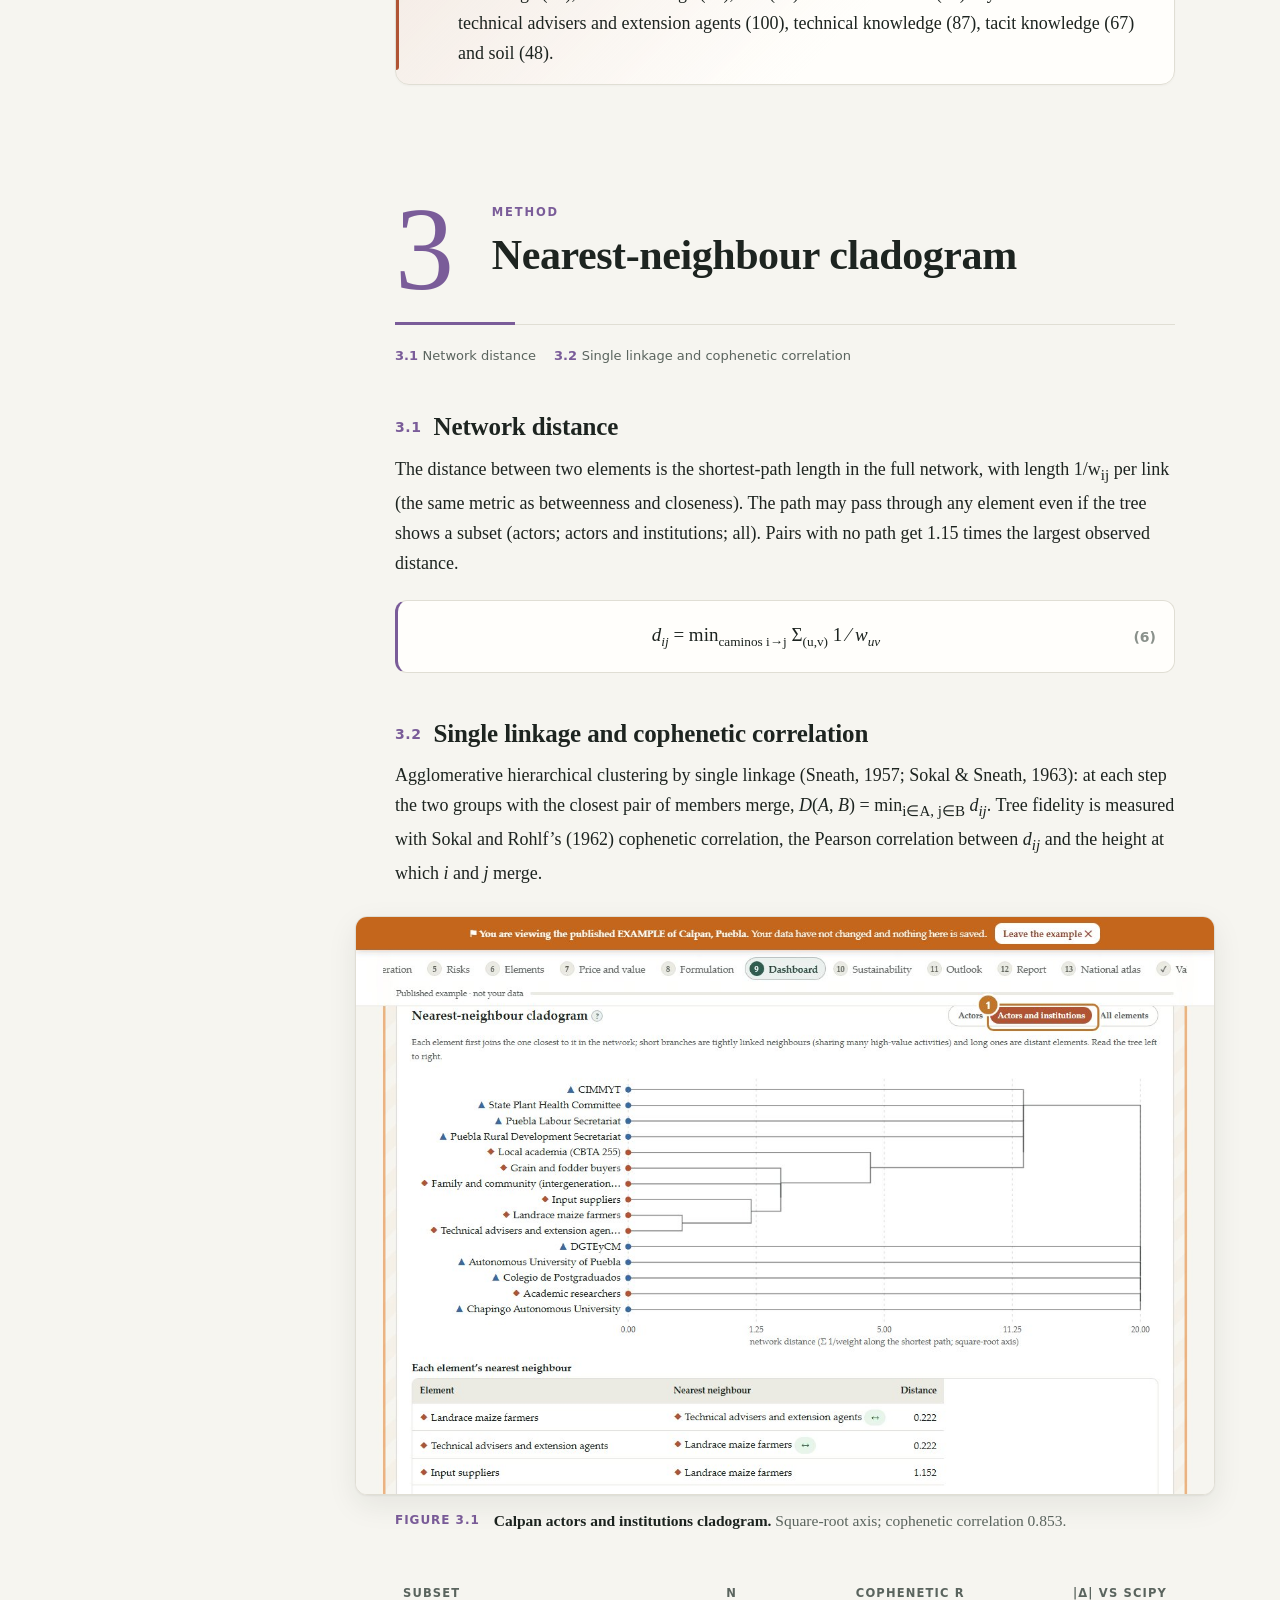
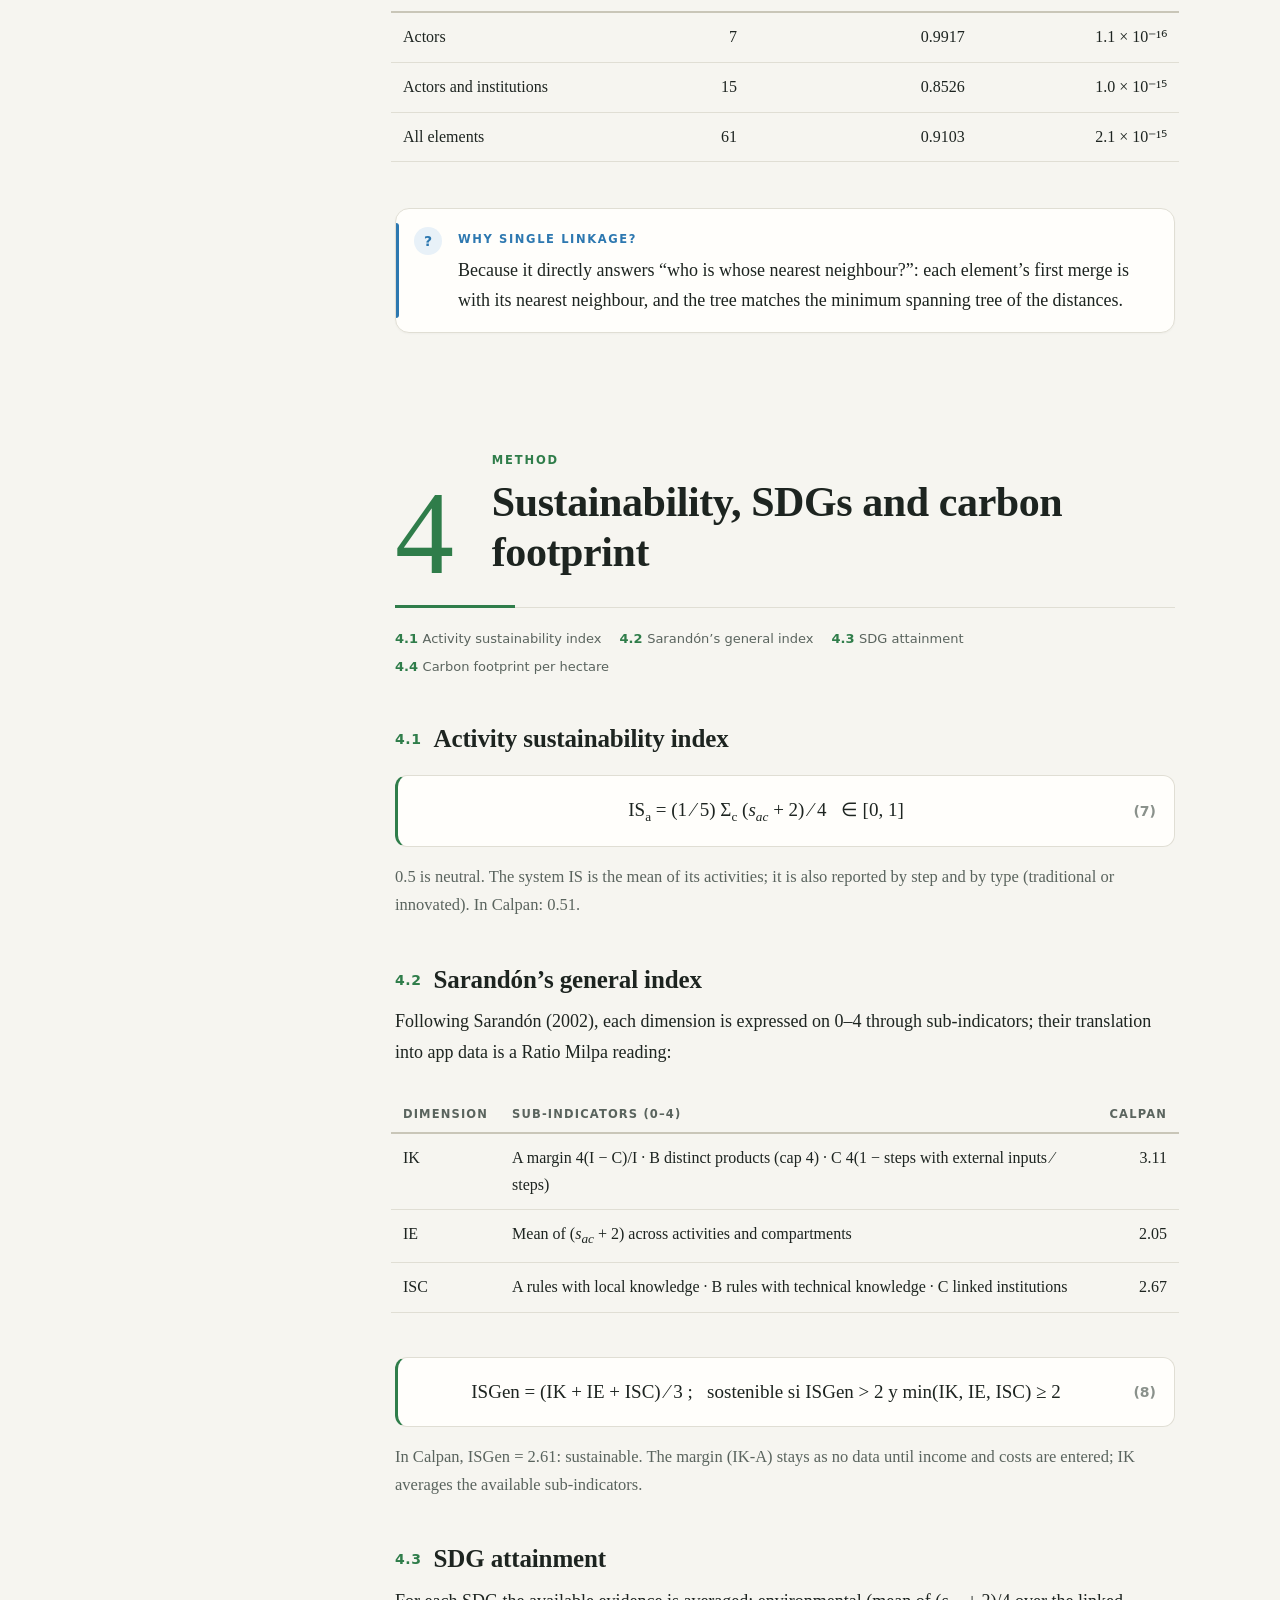
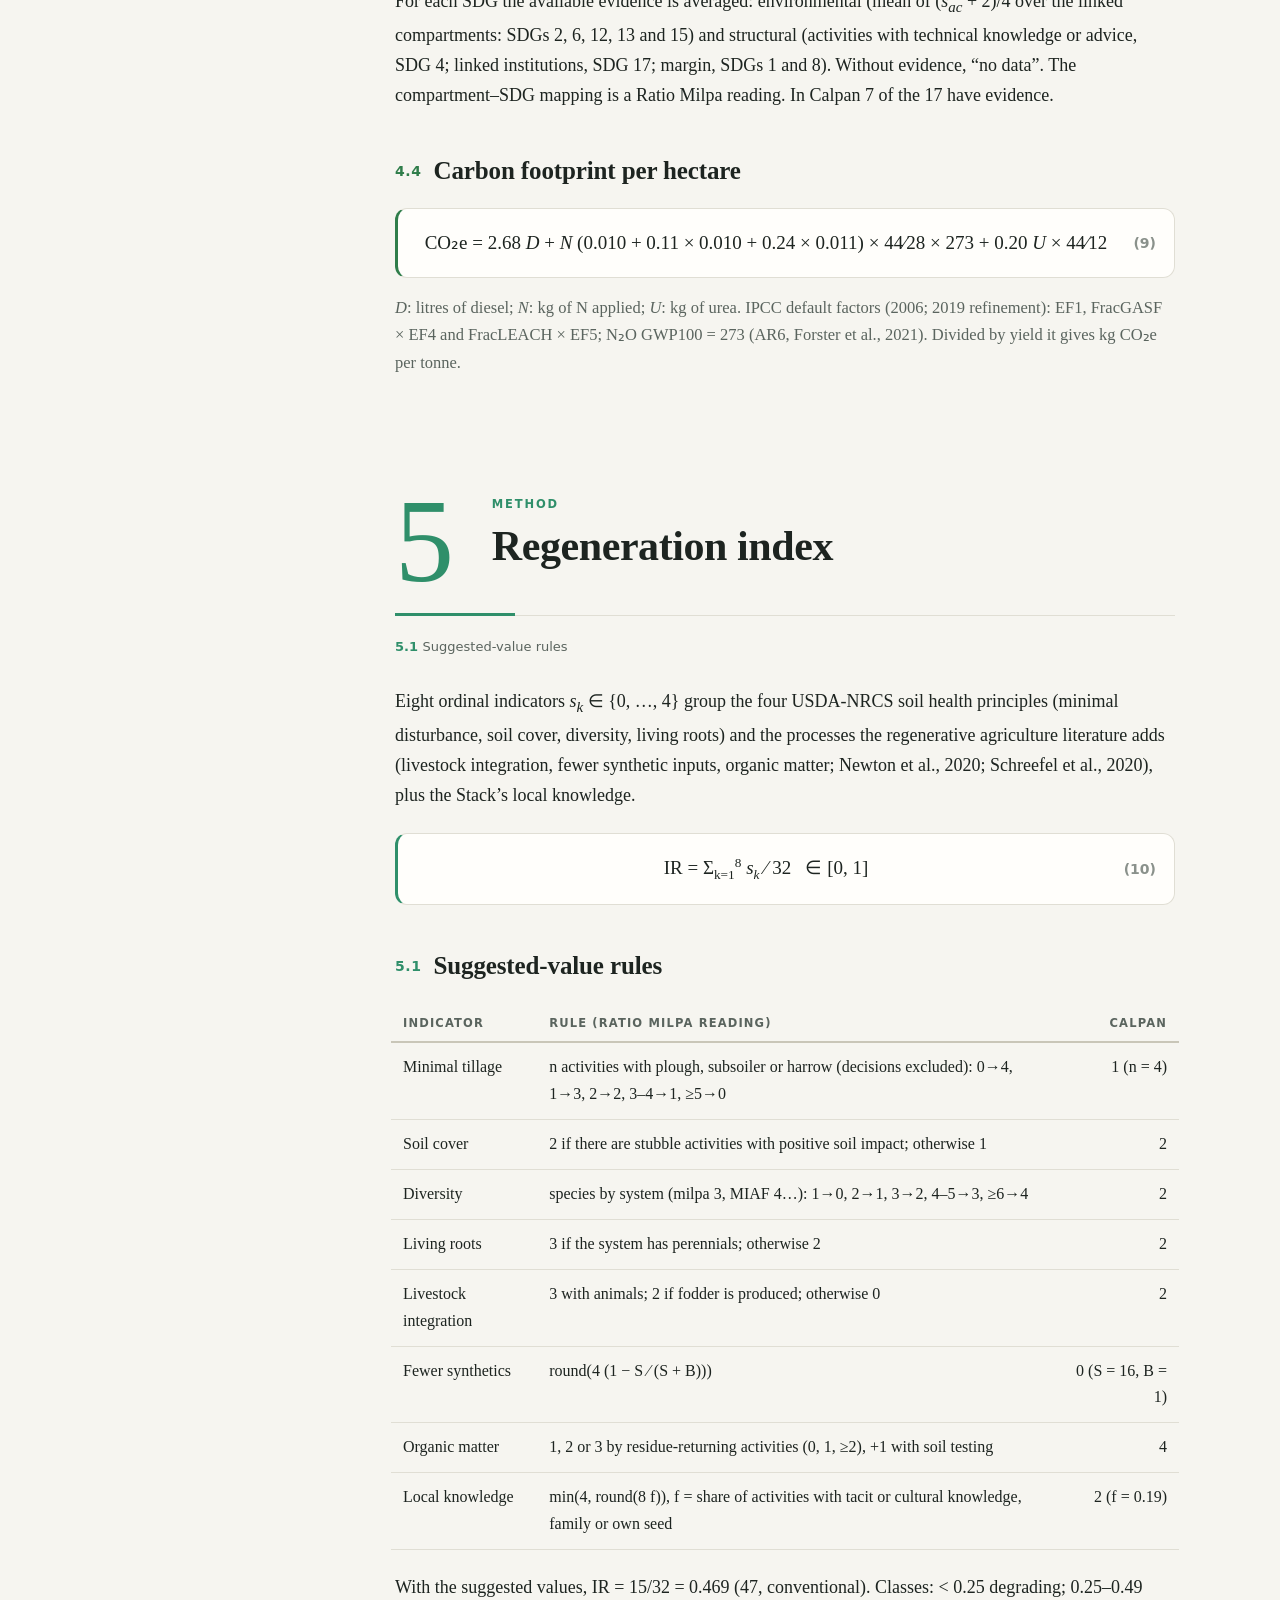
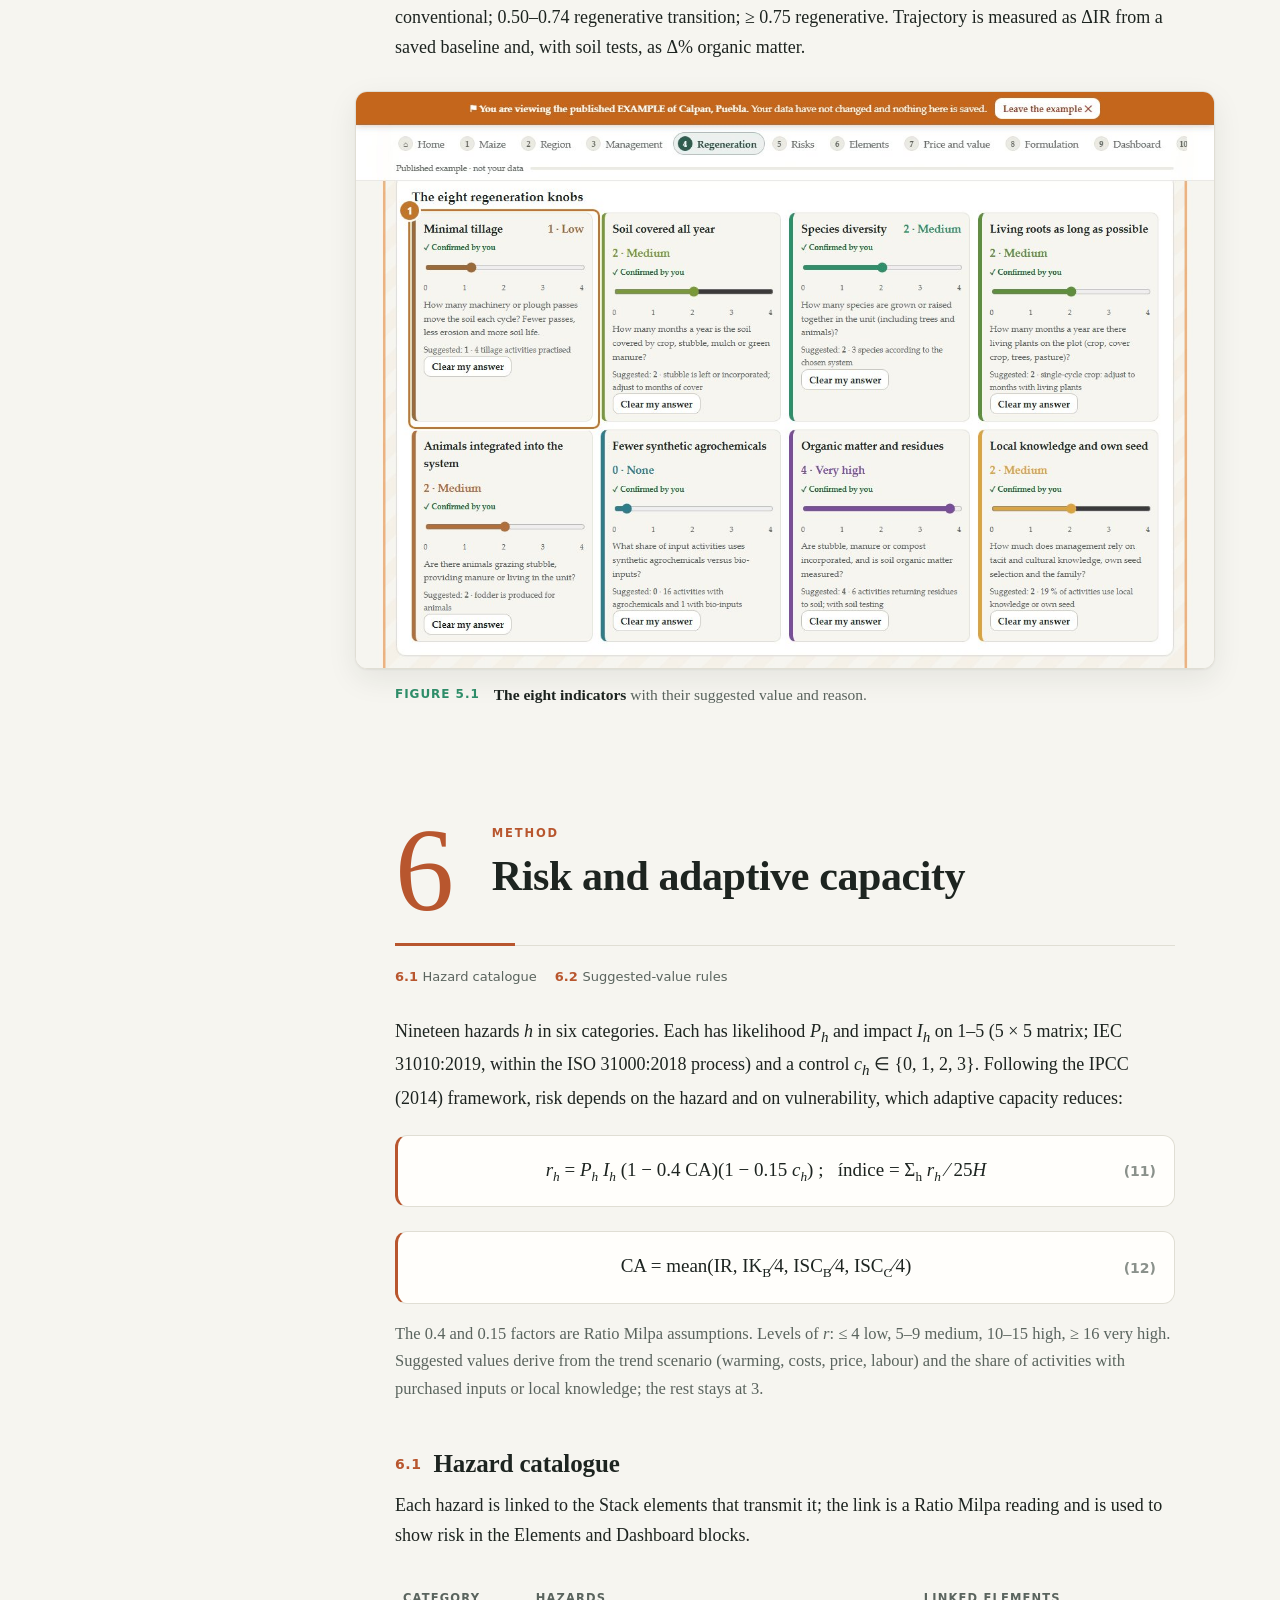
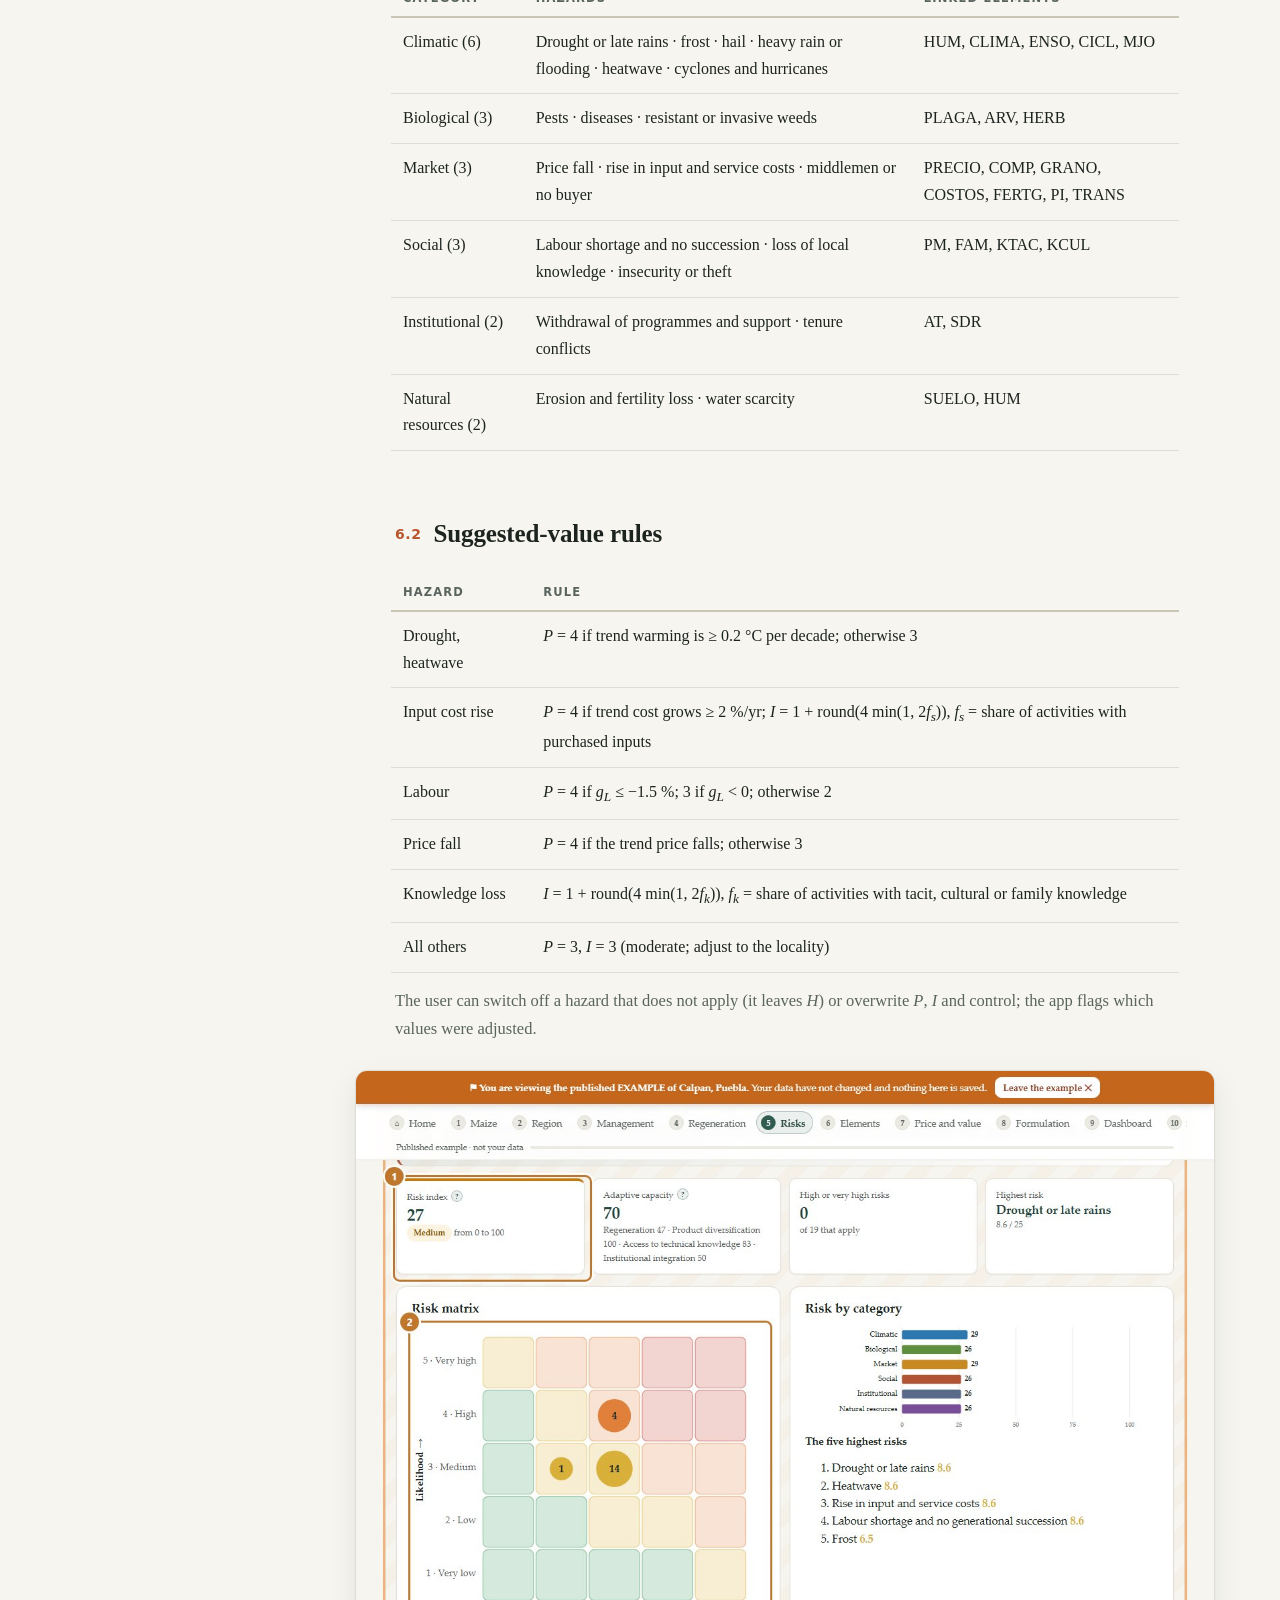
==== commit 1489bd00: "Instructivos separados por idioma en Zenodo: un DOI para el español y otro para el inglés, cada PDF " ====
--- a/instructivo-cientifico.html
+++ b/instructivo-cientifico.html
@@ -463,7 +463,7 @@
         <div class="app-web"><span lang="es">Abrir la app:</span><span lang="en">Open the app:</span> <a href="https://hectortecumshe-ai.github.io/RatioMilpa/"><b>hectortecumshe-ai.github.io/RatioMilpa</b></a></div>
         <div lang="es"><b>1.ª edición</b> · octubre de 2026 · describe Ratio Milpa 0.3.0</div>
         <div lang="en"><b>1st edition</b> · October 2026 · covers Ratio Milpa 0.3.0</div>
-        <div>DOI <a href="https://doi.org/10.5281/zenodo.24048795">10.5281/zenodo.24048795</a> · <span lang="es">Texto CC BY 4.0 · app MIT</span><span lang="en">Text CC BY 4.0 · app MIT</span></div>
+        <div><span lang="es">DOI <a href="https://doi.org/10.5281/zenodo.24049517">10.5281/zenodo.24049517</a> · </span><span lang="en">DOI <a href="https://doi.org/10.5281/zenodo.24049519">10.5281/zenodo.24049519</a> · </span><span lang="es">Texto CC BY 4.0 · app MIT</span><span lang="en">Text CC BY 4.0 · app MIT</span></div>
       </div>
       <div class="who">Héctor Tecumshé Mojica-Zárate · Oscar Díaz-José<br><span lang="es">Para el uso paso a paso, consulta el <a href="https://hectortecumshe-ai.github.io/RatioMilpa/instructivo-productor.html">Instructivo del Productor</a>.</span><span lang="en">For step-by-step use, see the <a href="https://hectortecumshe-ai.github.io/RatioMilpa/instructivo-productor.html">Producer Guide</a>.</span></div>
     </div>
@@ -945,7 +945,7 @@
   </ol>
   <h3 id="b-citar-guia"><span lang="es">Cómo citar este instructivo</span><span lang="en">How to cite this guide</span></h3>
   <p class="where" lang="es">APA, 7.ª ed.</p><p class="where" lang="en">APA 7th ed.</p>
-  <p lang="es">Mojica-Zárate, H. T., y Díaz-José, O. (2026). <i>Ratio Milpa: Instructivo del Científico</i> (1.ª ed., actualizada). Zenodo. https://doi.org/10.5281/zenodo.24048795</p><p lang="en">Mojica-Zárate, H. T., &amp; Díaz-José, O. (2026). <i>Ratio Milpa: Scientist Guide</i> (1st ed., updated). Zenodo. https://doi.org/10.5281/zenodo.24048795</p>
+  <p lang="es">Mojica-Zárate, H. T., y Díaz-José, O. (2026). <i>Ratio Milpa: Instructivo del Científico</i> (1.ª ed., actualizada). Zenodo. https://doi.org/10.5281/zenodo.24049517</p><p lang="en">Mojica-Zárate, H. T., &amp; Díaz-José, O. (2026). <i>Ratio Milpa: Scientist Guide</i> (1st ed., updated). Zenodo. https://doi.org/10.5281/zenodo.24049519</p>
   <h3 id="b-citar"><span lang="es">Cómo citar el software</span><span lang="en">How to cite the software</span></h3>
   <p lang="es">Mojica-Zárate, H. T., y Díaz-José, O. (2026). <i>Ratio Milpa: el conocimiento local del maíz en México como sistema complejo adaptativo</i> (Versión 0.3.0) [Software]. Zenodo. https://doi.org/10.5281/zenodo.23432656</p>
   <p lang="en">Mojica-Zárate, H. T., &amp; Díaz-José, O. (2026). <i>Ratio Milpa: local maize knowledge in Mexico as a complex adaptive system</i> (Version 0.3.0) [Software]. Zenodo. https://doi.org/10.5281/zenodo.23432656</p>
@@ -957,7 +957,7 @@
   <p lang="es">Centro Académico Regional Sede Huatusco, Universidad Autónoma Chapingo (Héctor Tecumshé Mojica-Zárate, Oscar Díaz-José), México. ORCID del autor de correspondencia: 0000-0002-9067-3983.</p>
   <p lang="en">Huatusco Regional Academic Centre, Chapingo Autonomous University (Héctor Tecumshé Mojica-Zárate, Oscar Díaz-José), Mexico. Corresponding author ORCID: 0000-0002-9067-3983.</p>
   <p><span class="isbn" lang="es">ISBN: en trámite ante el INDAUTOR</span><span class="isbn" lang="en">ISBN: application in progress (INDAUTOR, Mexico)</span><br>
-     <span lang="es">DOI de este instructivo: <a href="https://doi.org/10.5281/zenodo.24048795">10.5281/zenodo.24048795</a> · DOI de la aplicación: <a href="https://doi.org/10.5281/zenodo.23432656">10.5281/zenodo.23432656</a></span><span lang="en">DOI of this guide: <a href="https://doi.org/10.5281/zenodo.24048795">10.5281/zenodo.24048795</a> · DOI of the app: <a href="https://doi.org/10.5281/zenodo.23432656">10.5281/zenodo.23432656</a></span></p>
+     <span lang="es">DOI de este instructivo: <a href="https://doi.org/10.5281/zenodo.24049517">10.5281/zenodo.24049517</a> · DOI de la aplicación: <a href="https://doi.org/10.5281/zenodo.23432656">10.5281/zenodo.23432656</a></span><span lang="en">DOI of this guide: <a href="https://doi.org/10.5281/zenodo.24049519">10.5281/zenodo.24049519</a> · DOI of the app: <a href="https://doi.org/10.5281/zenodo.23432656">10.5281/zenodo.23432656</a></span></p>
   <p lang="es">Texto y figuras bajo licencia Creative Commons Atribución 4.0 Internacional (CC BY 4.0); la aplicación, bajo licencia MIT. Puedes copiar, adaptar y compartir este instructivo citando a sus autores. Las capturas de pantalla son de la aplicación Ratio Milpa 0.3.0. Composición tipográfica en Palatino Linotype.</p>
   <p lang="en">Text and figures under the Creative Commons Attribution 4.0 International licence (CC BY 4.0); the app under the MIT licence. You may copy, adapt and share this guide crediting its authors. Screenshots are from the Ratio Milpa 0.3.0 app. Typeset in Palatino Linotype.</p>
 </div>
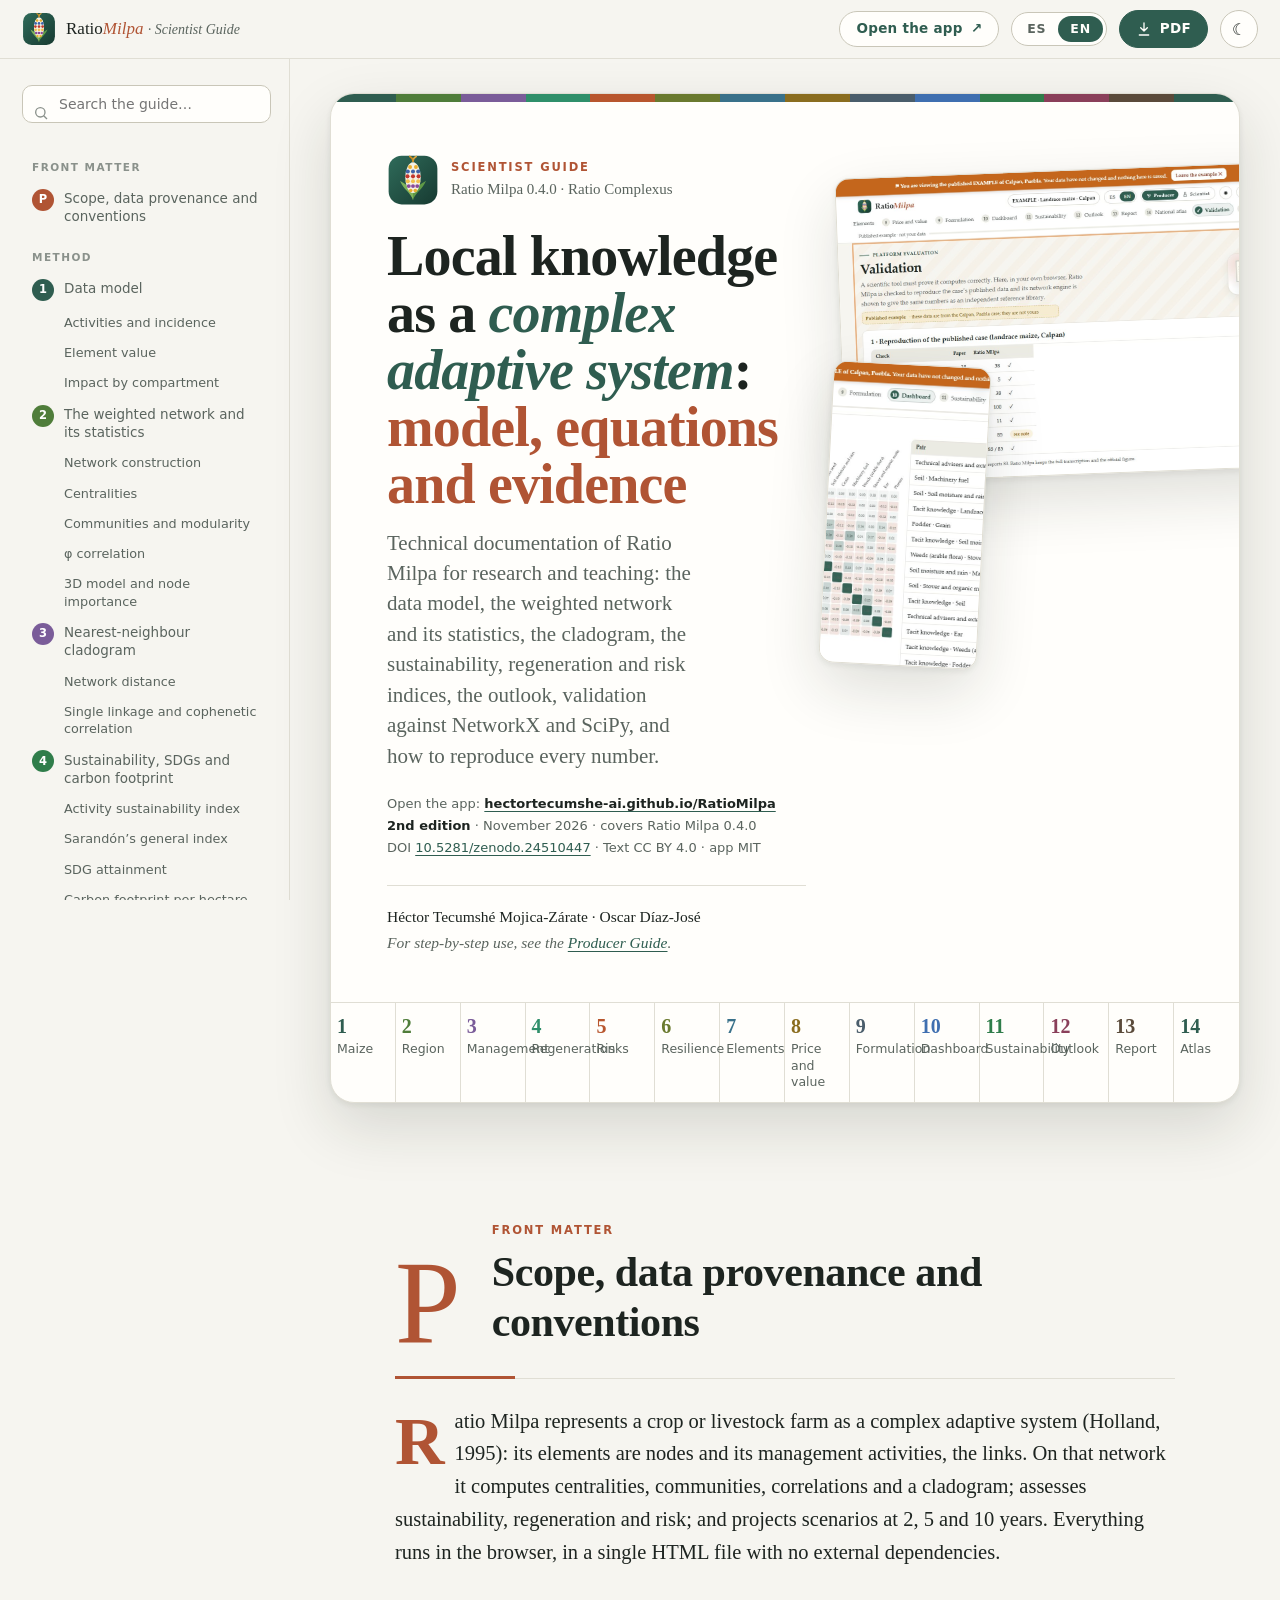
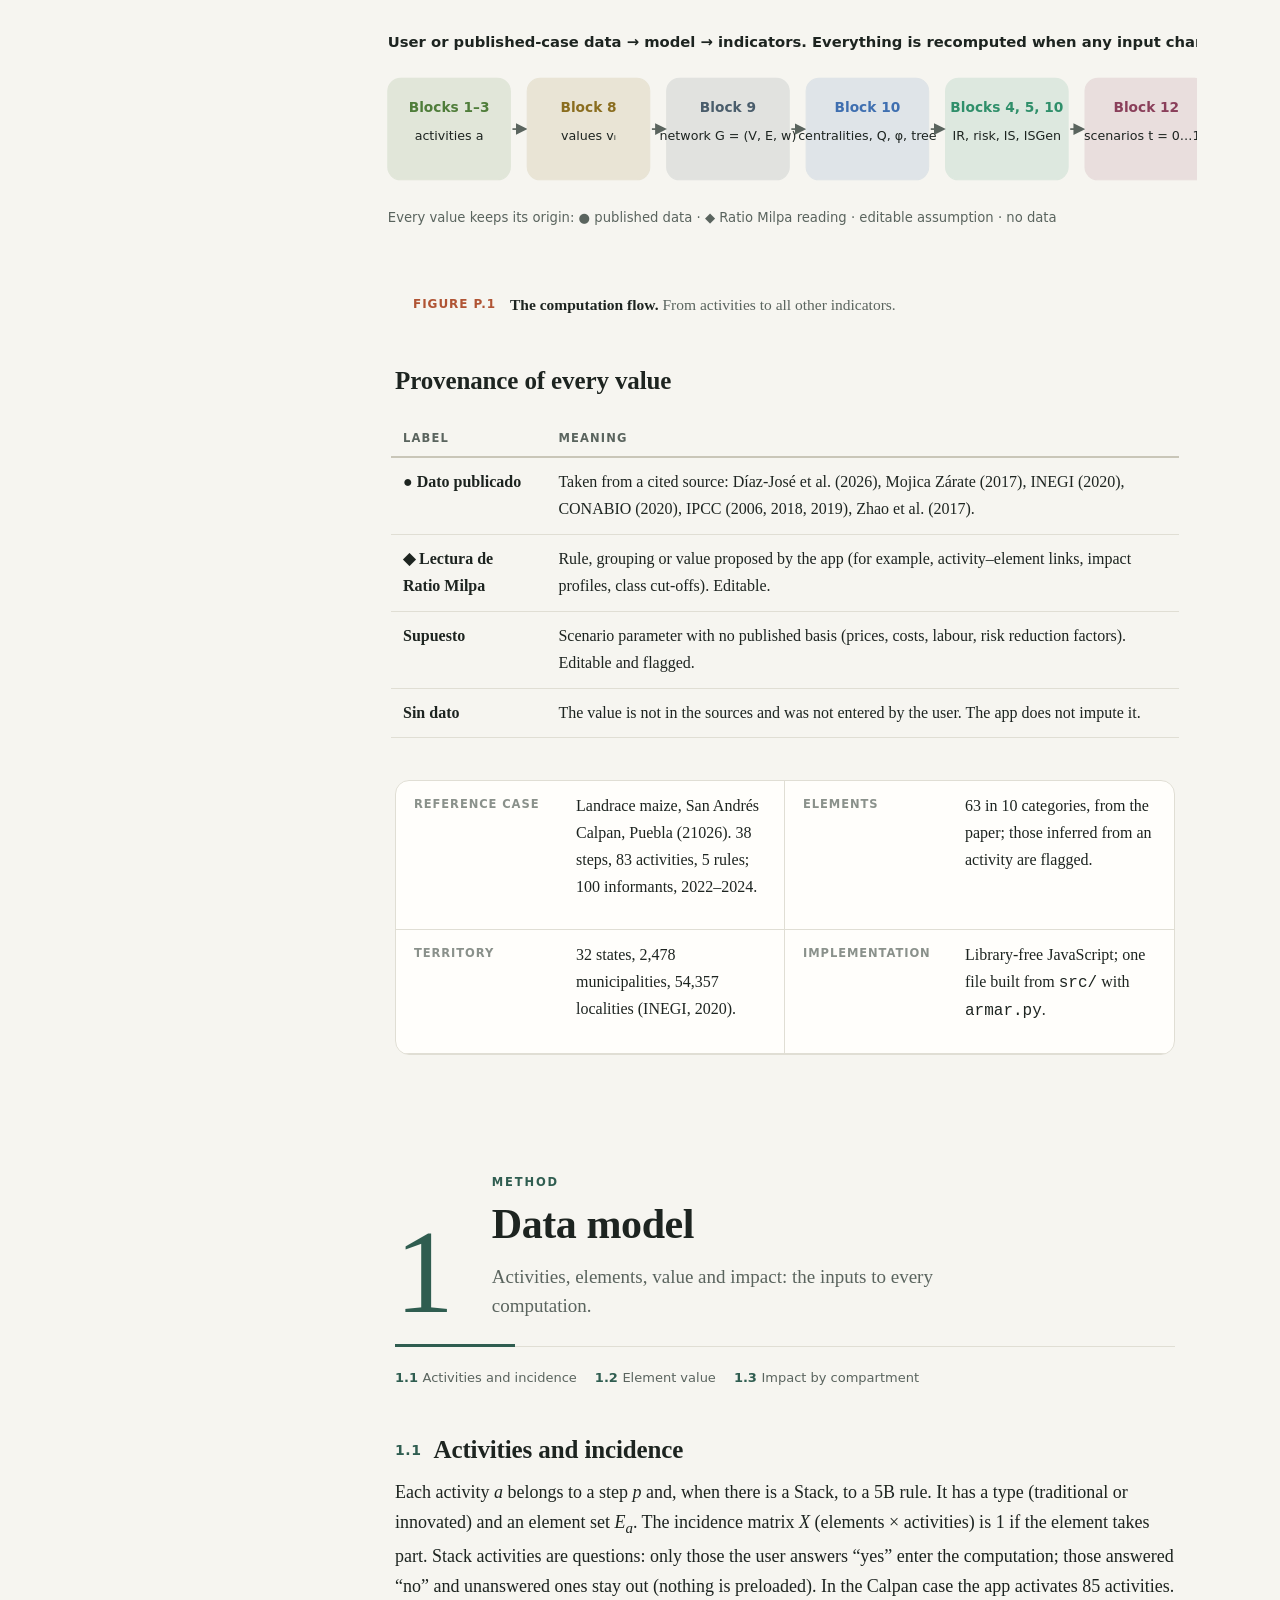
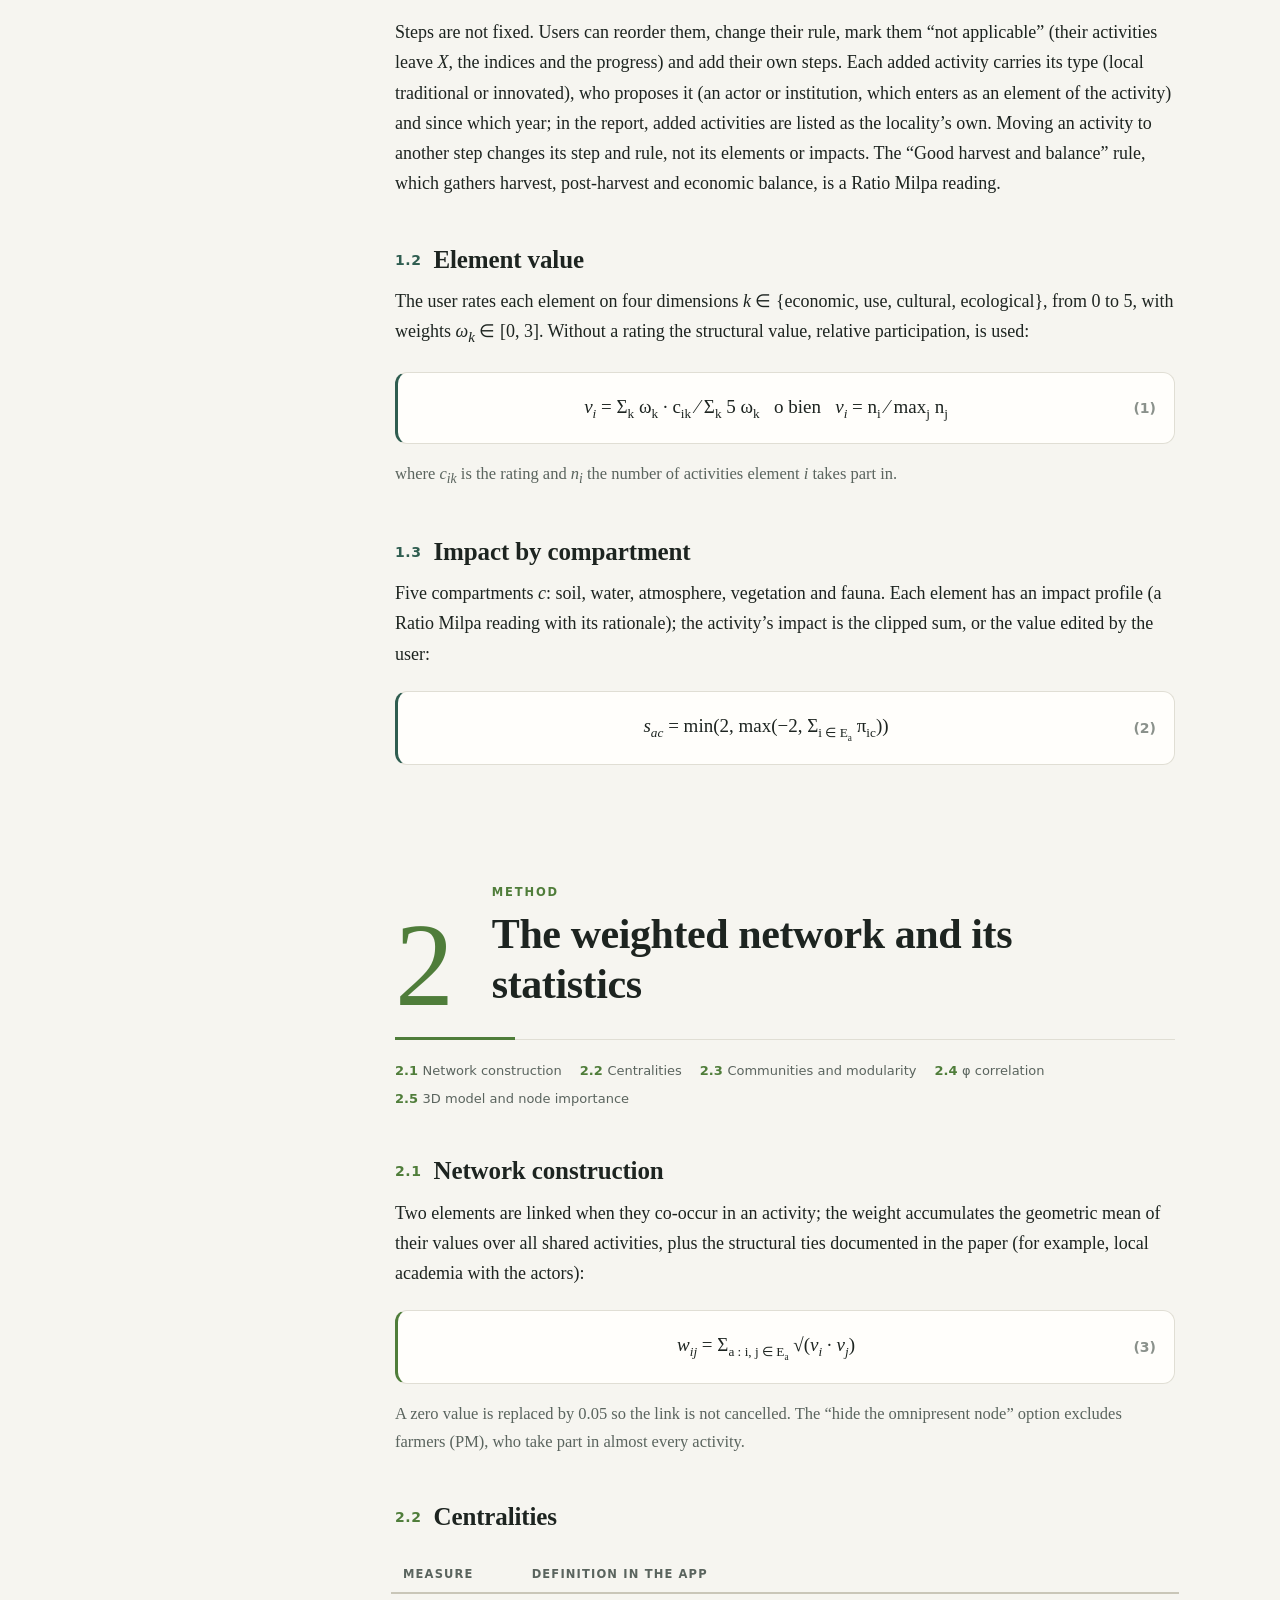
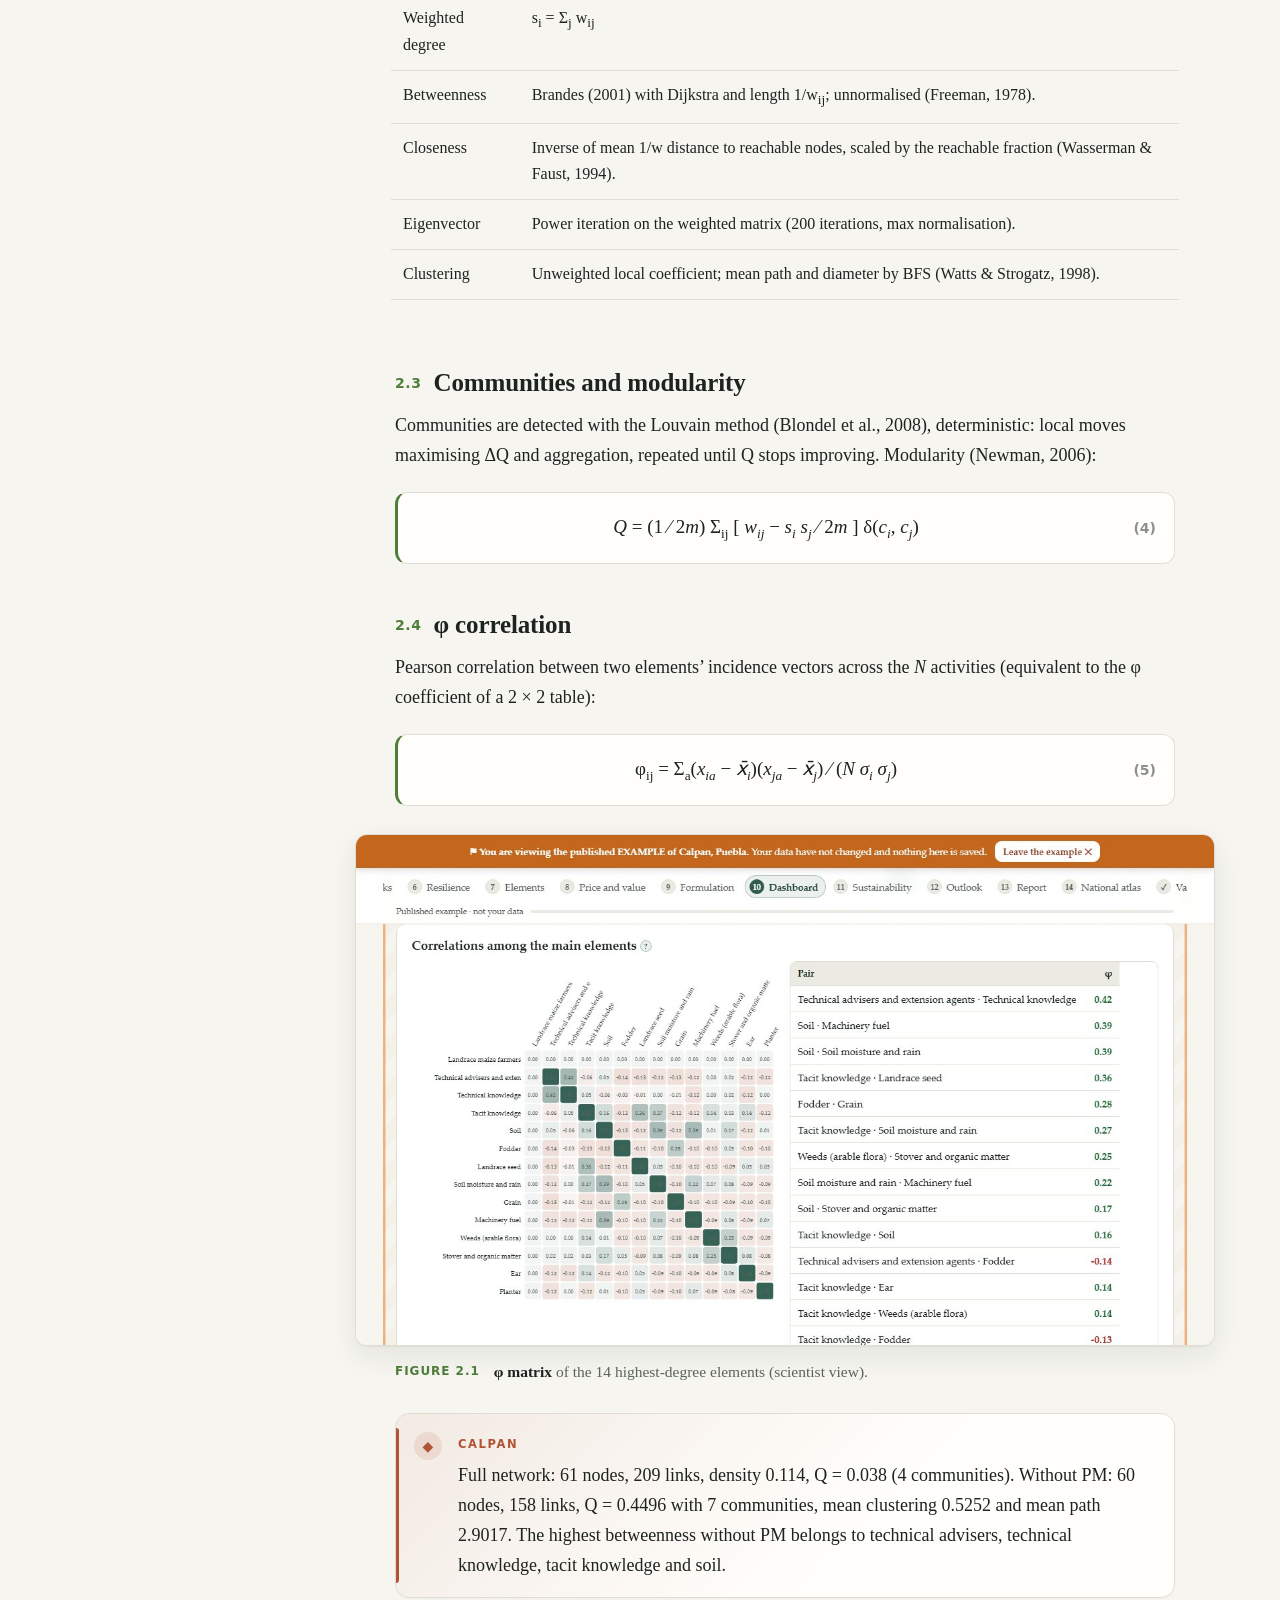
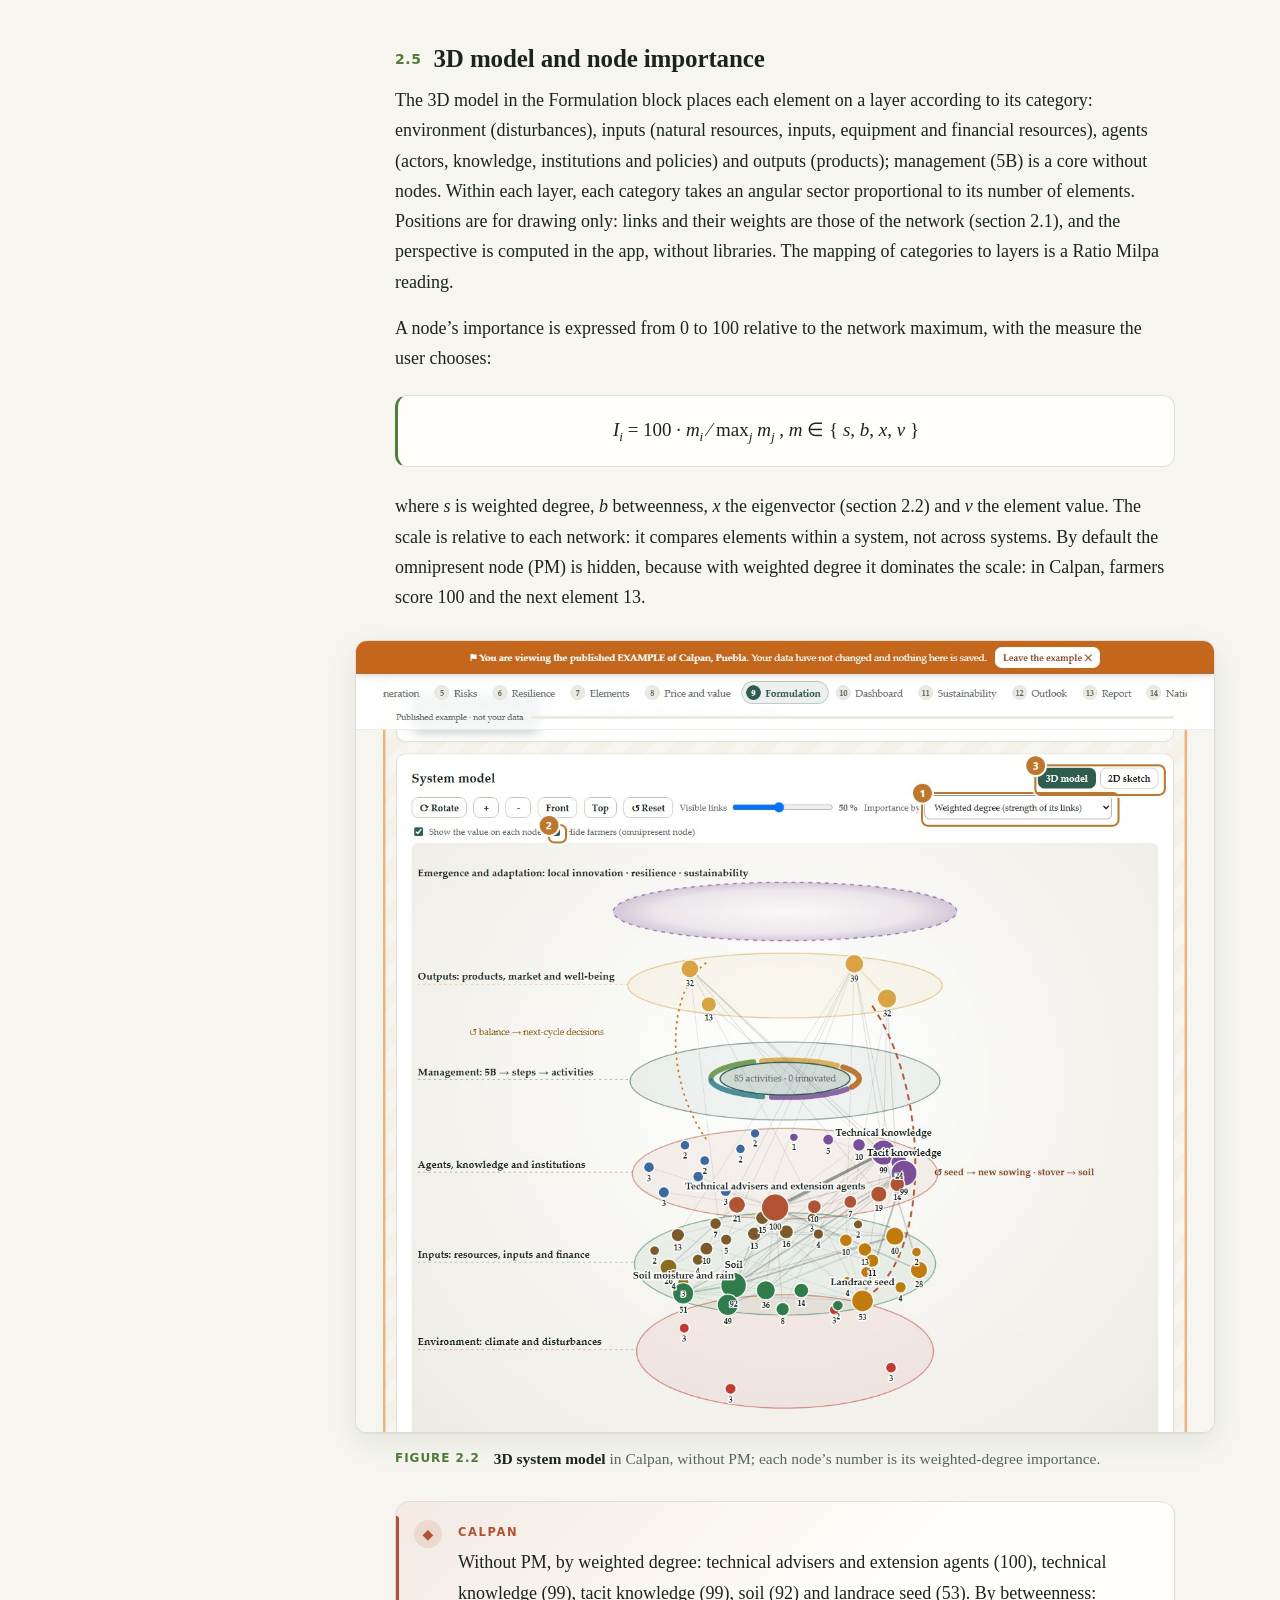
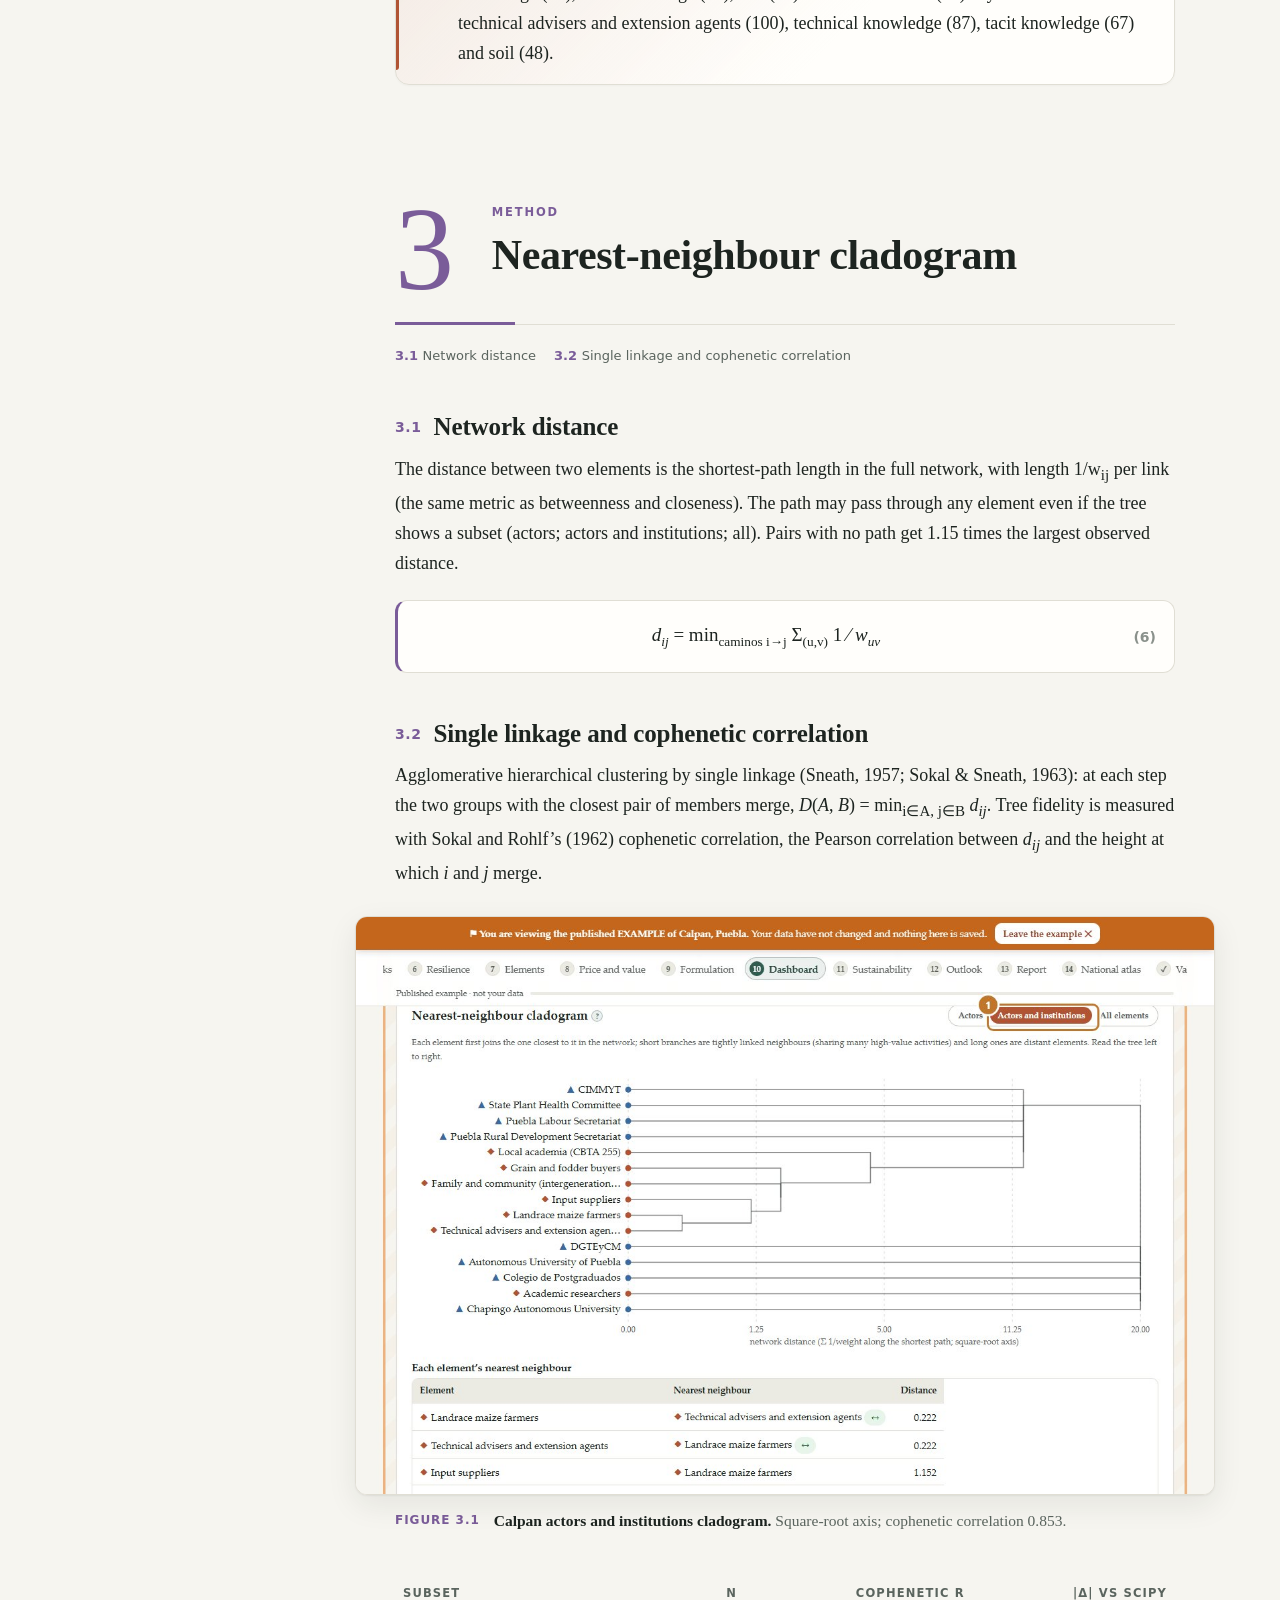
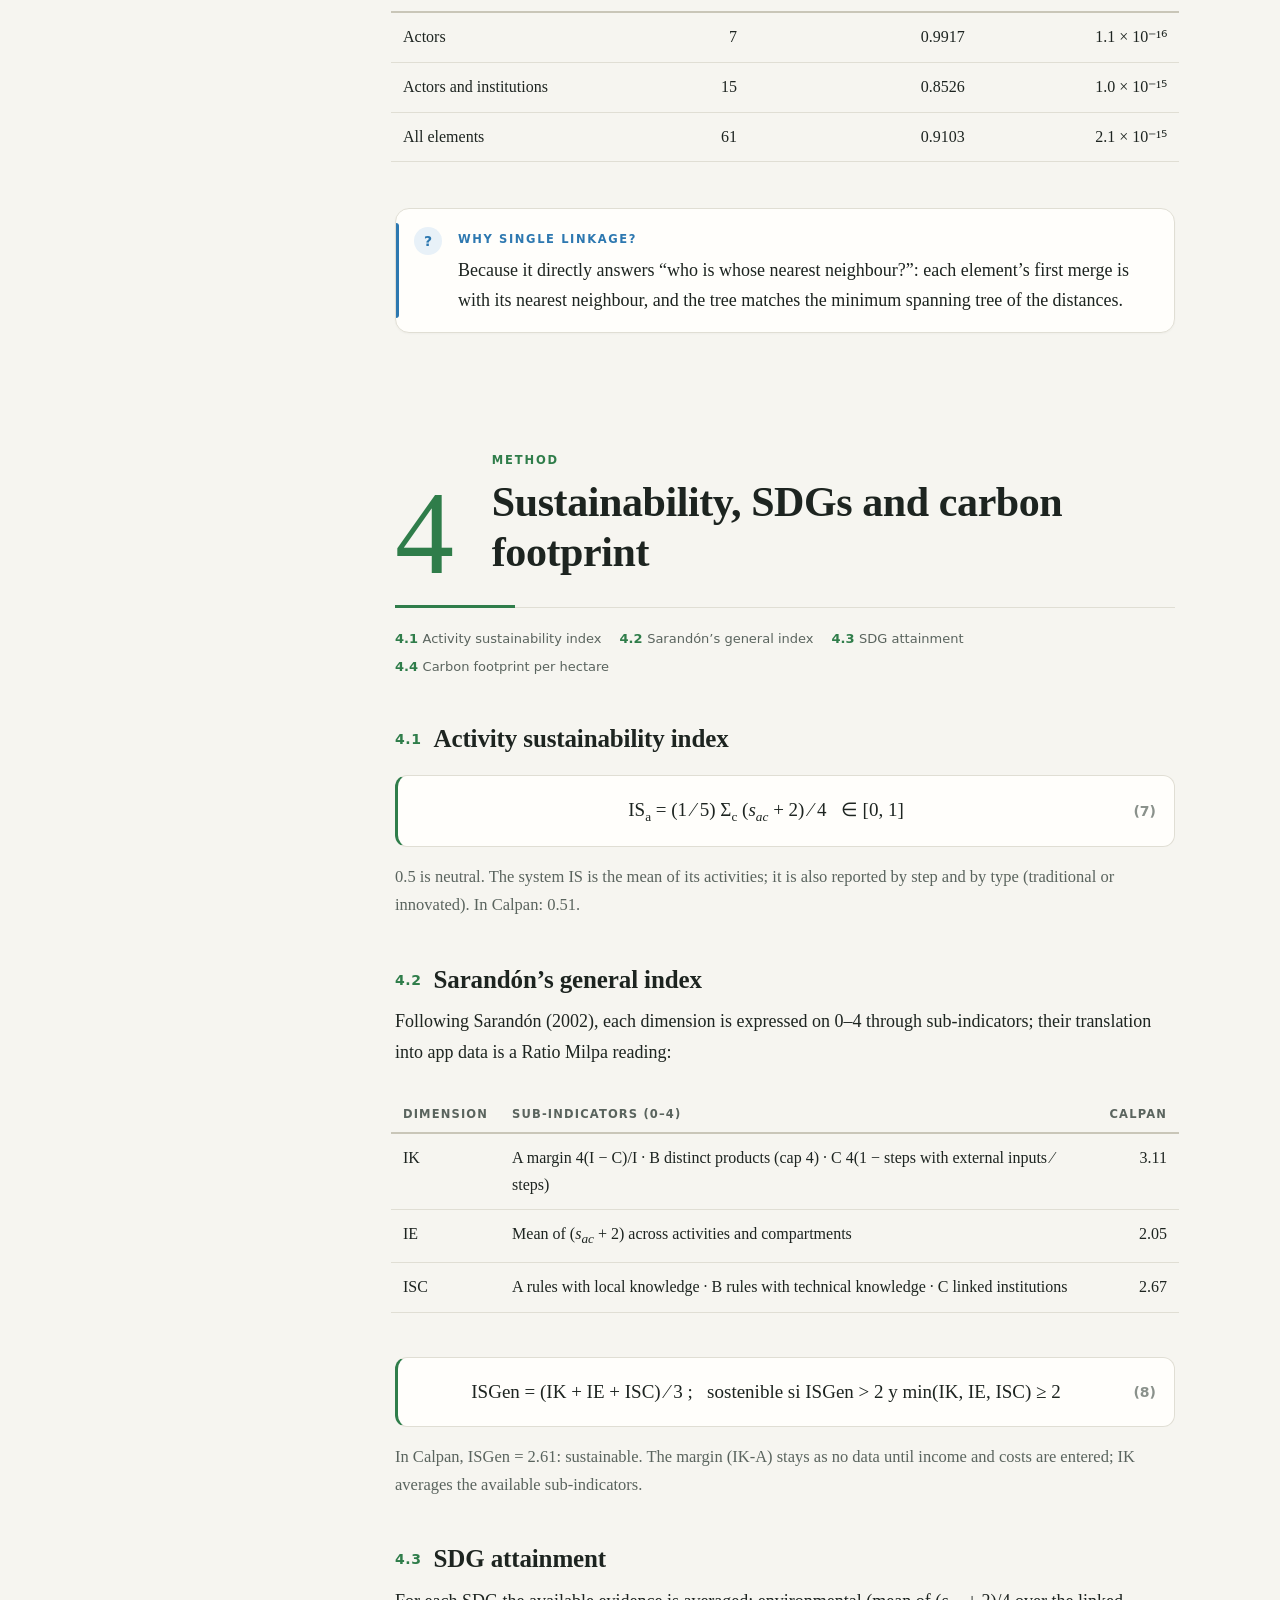
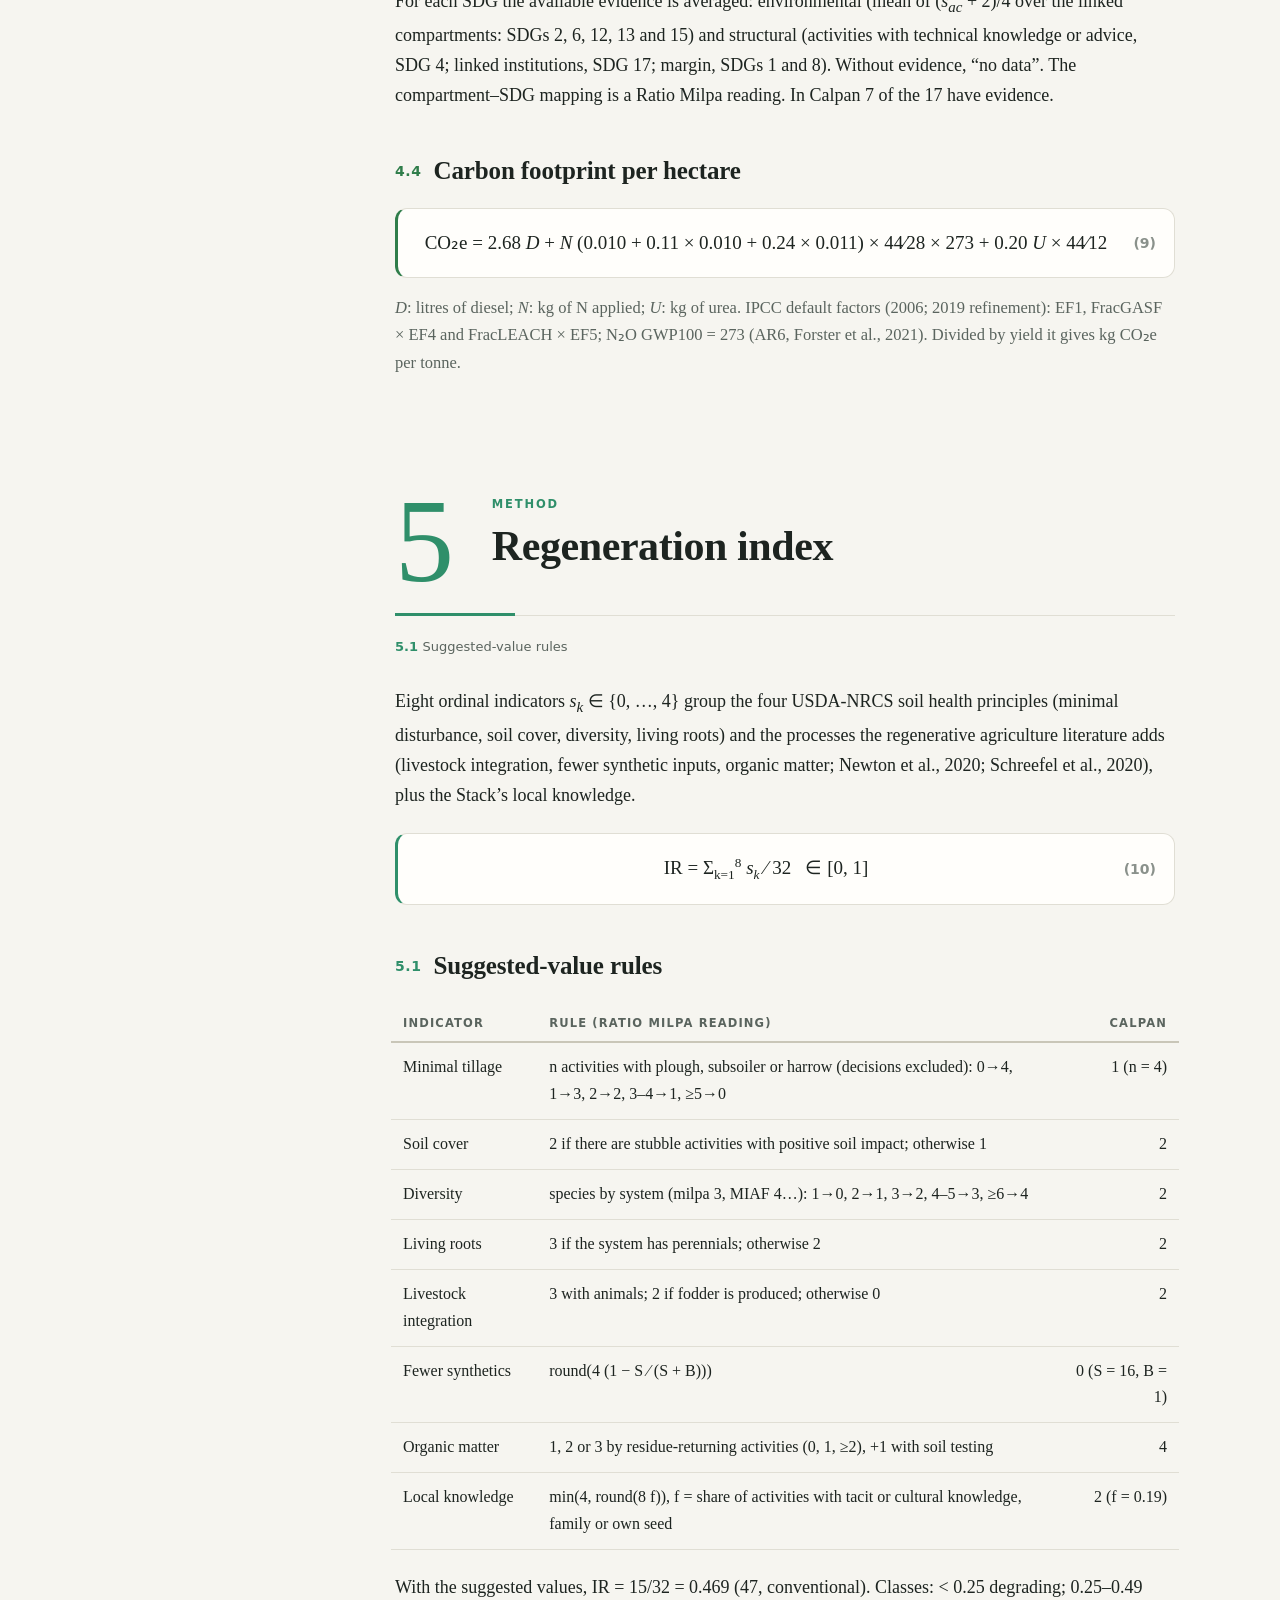
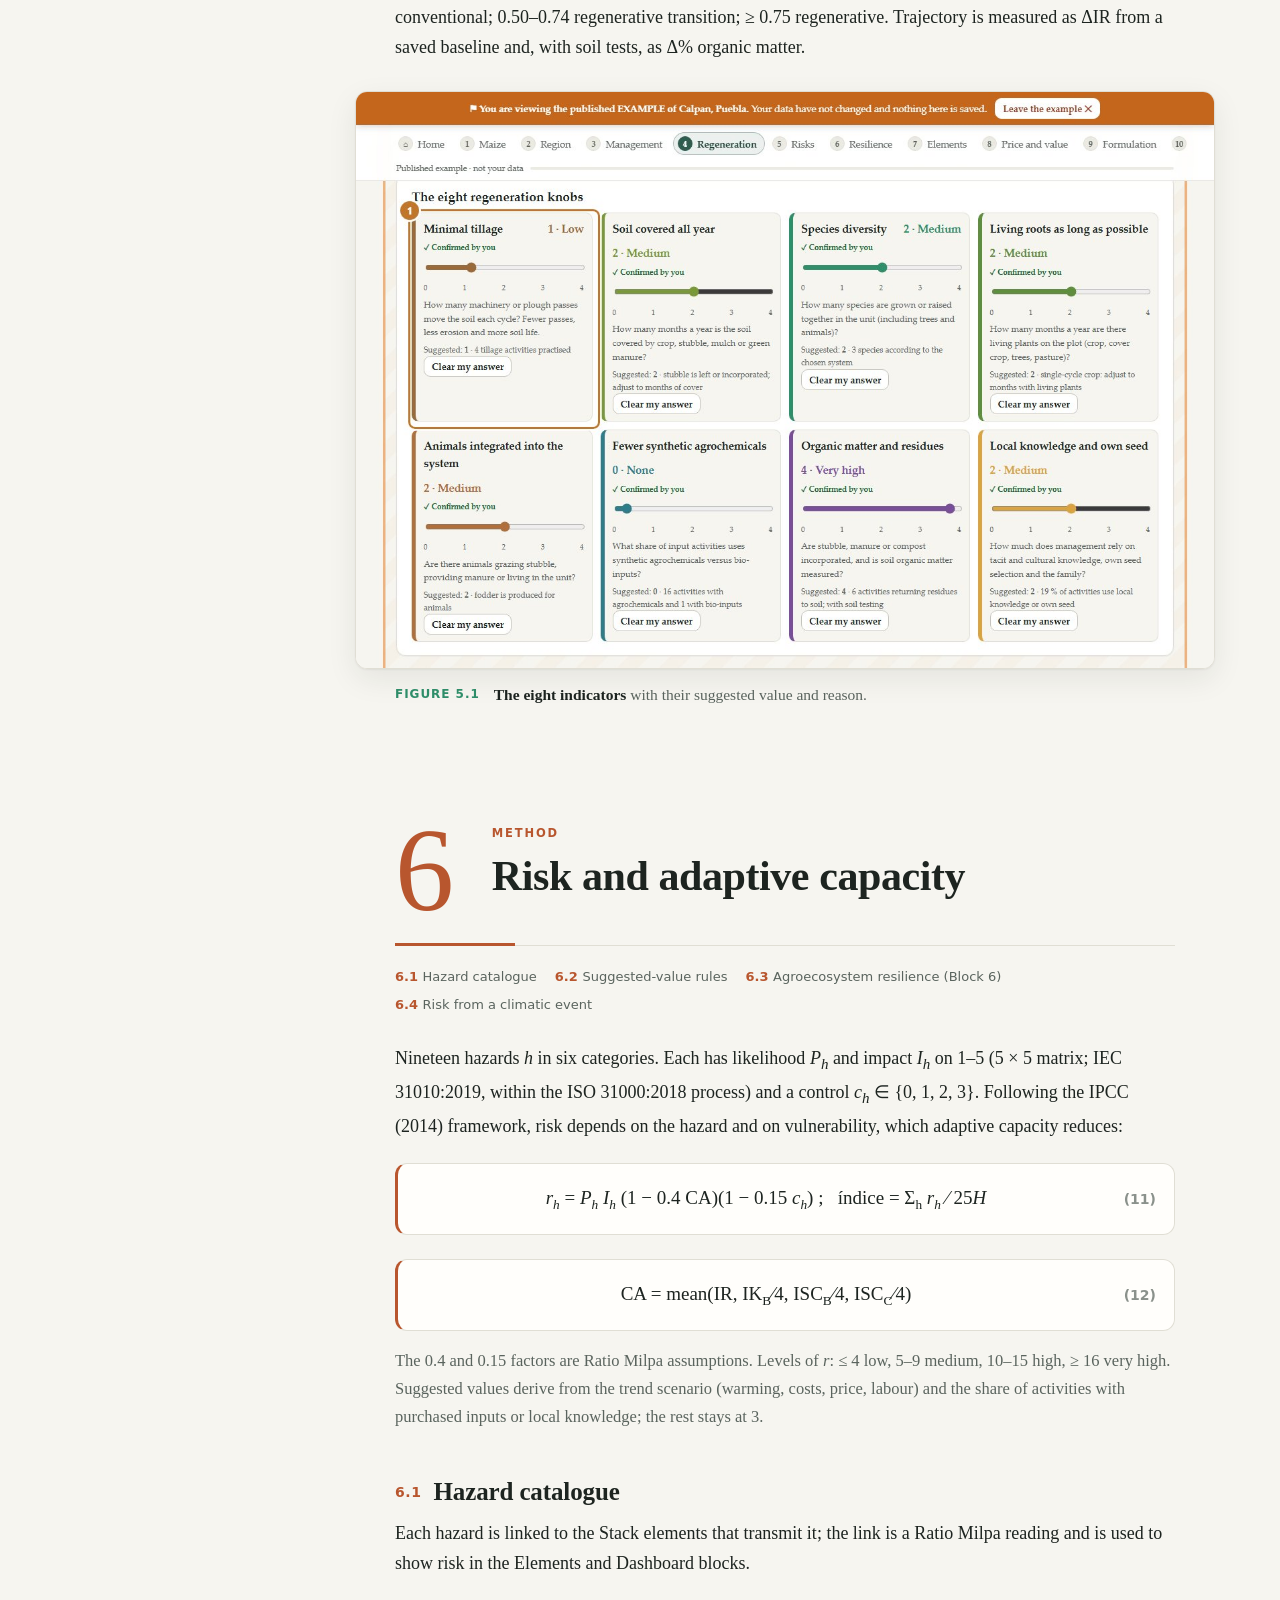
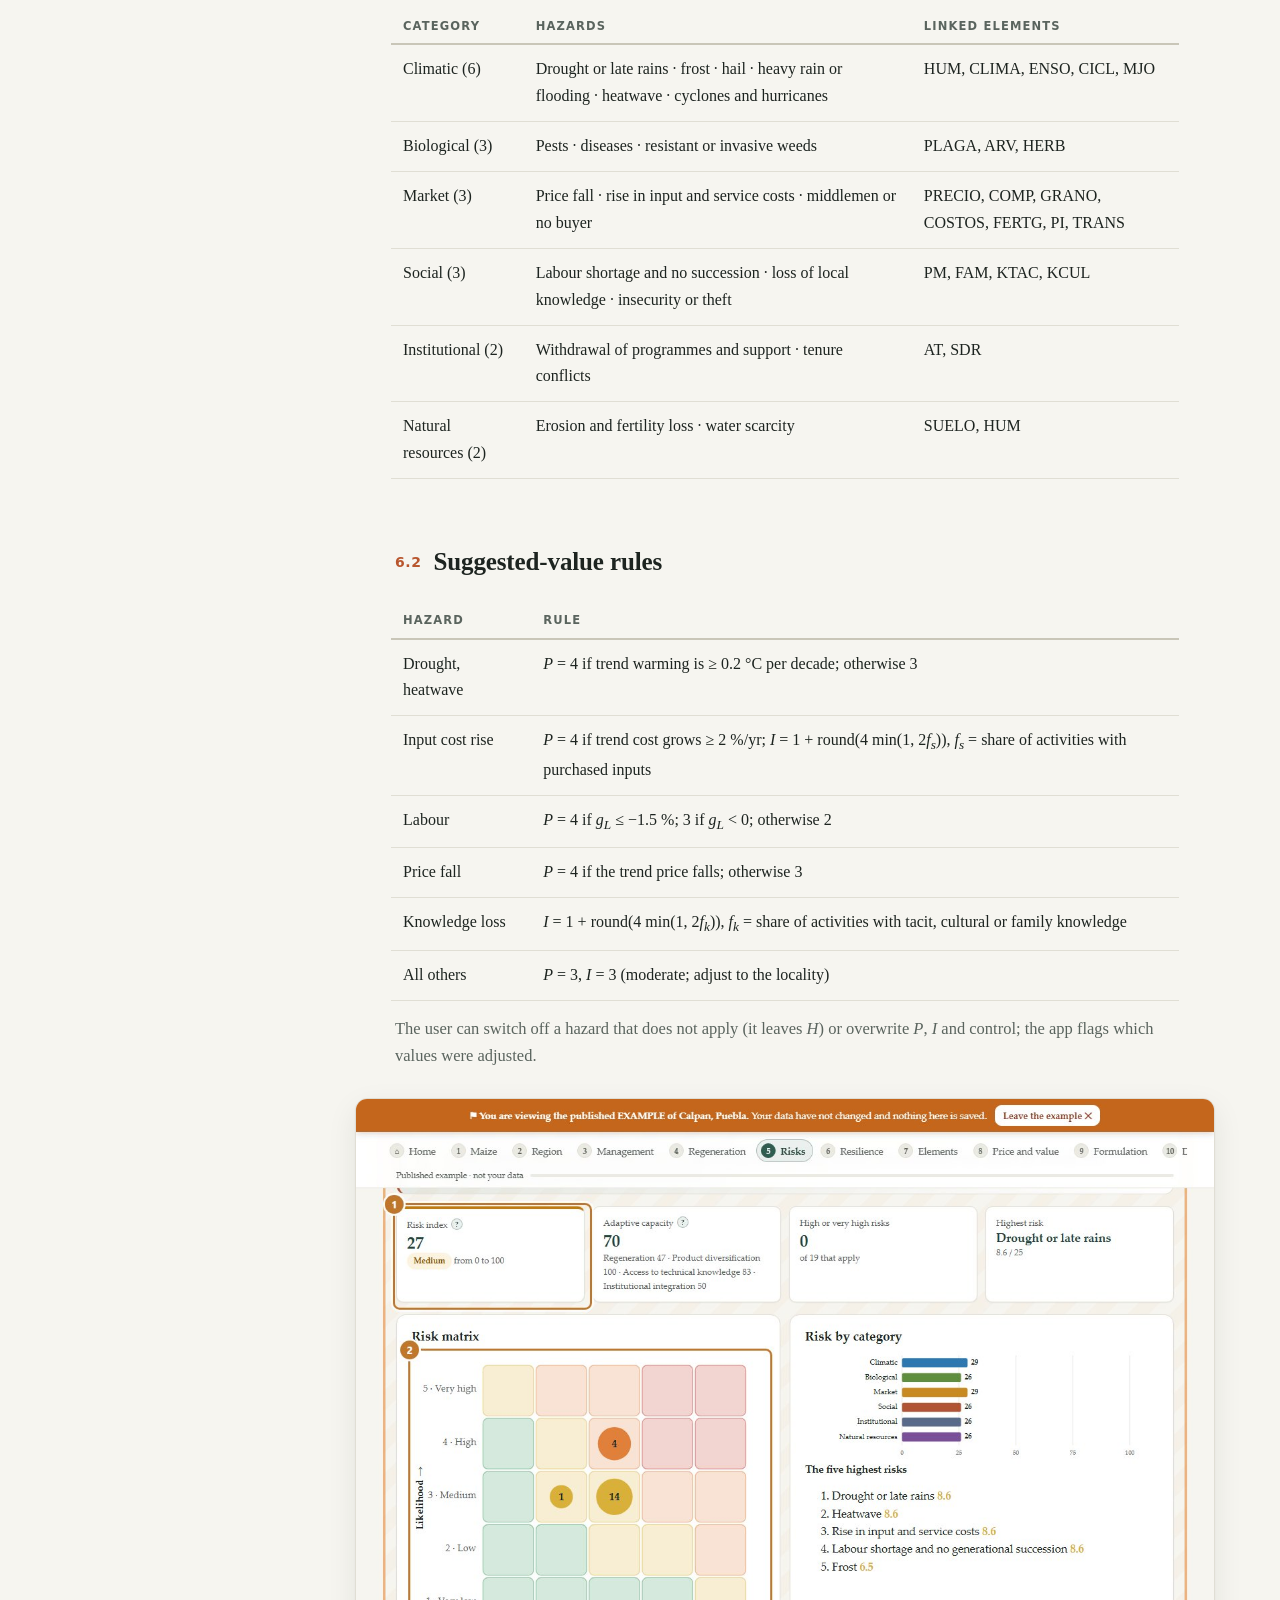
==== commit 7622bec0: "Instructivos, 2.ª edición (versión 0.4.0): bloque 6 · Resiliencia, Mis entrevistas y Enviar al admin" ====
--- a/instructivo-cientifico.html
+++ b/instructivo-cientifico.html
@@ -19,7 +19,7 @@
   --pri:#2f5d50; --pri-d:#21453b; --pri-s:rgba(47,93,80,.09);
   --acc:#b05434; --acc-d:#8a3a1f; --acc-s:rgba(176,84,52,.12);
   --ok:#2f8f4a; --ok-s:#e9f5ec; --warn:#b5730c; --warn-s:#fcf3e2; --bad:#b8382e; --bad-s:#fbeae8; --info:#2d78b0; --info-s:#e8f1f8;
-  --b1:#2f5d50; --b2:#4f7d3a; --b3:#7a5c99; --b4:#2f8f6a; --b5:#b8562e; --b6:#39718a; --b7:#8a6d1f; --b8:#4a5d6b; --b9:#3f6fb0; --b10:#2f7d4a; --b11:#8a3f5a; --b12:#5a4a3a; --b13:#2f5d50;
+  --b1:#2f5d50; --b2:#4f7d3a; --b3:#7a5c99; --b4:#2f8f6a; --b5:#b8562e; --b6:#6a7a2f; --b7:#39718a; --b8:#8a6d1f; --b9:#4a5d6b; --b10:#3f6fb0; --b11:#2f7d4a; --b12:#8a3f5a; --b13:#5a4a3a; --b14:#2f5d50;
   --font:"Palatino Linotype",Palatino,"Book Antiqua","URW Palladio L",P052,"TeX Gyre Pagella",Georgia,serif;
   --sans:"Segoe UI",system-ui,-apple-system,"Helvetica Neue",Arial,sans-serif;
   --shadow:0 1px 2px rgba(30,36,24,.06),0 10px 30px rgba(30,36,24,.08);
@@ -34,7 +34,7 @@
     --pri:#8fc2ad; --pri-d:#b5dccb; --pri-s:rgba(143,194,173,.12);
     --acc:#ea926b; --acc-d:#f4b596; --acc-s:rgba(234,146,107,.14);
     --ok:#6cc488; --ok-s:rgba(108,196,136,.12); --warn:#e7b052; --warn-s:rgba(231,176,82,.12); --bad:#ee8a7f; --bad-s:rgba(238,138,127,.12); --info:#78b8e4; --info-s:rgba(120,184,228,.12);
-    --b1:#8fc2ad; --b2:#a9cf7e; --b3:#bba3d6; --b4:#86d1a2; --b5:#ec9a72; --b6:#86c3dc; --b7:#e0c06e; --b8:#9fb4c2; --b9:#9dbbe8; --b10:#86d1a2; --b11:#e08aa8; --b12:#c9b6a3; --b13:#8fc2ad;
+    --b1:#8fc2ad; --b2:#a9cf7e; --b3:#bba3d6; --b4:#86d1a2; --b5:#ec9a72; --b6:#c8d67e; --b7:#86c3dc; --b8:#e0c06e; --b9:#9fb4c2; --b10:#9dbbe8; --b11:#86d1a2; --b12:#e08aa8; --b13:#c9b6a3; --b14:#8fc2ad;
     --shadow:0 1px 2px rgba(0,0,0,.4),0 10px 30px rgba(0,0,0,.35); --shadow-lg:0 2px 6px rgba(0,0,0,.45),0 24px 60px rgba(0,0,0,.5);
   }
 }
@@ -45,7 +45,7 @@
   --pri:#8fc2ad; --pri-d:#b5dccb; --pri-s:rgba(143,194,173,.12);
   --acc:#ea926b; --acc-d:#f4b596; --acc-s:rgba(234,146,107,.14);
   --ok:#6cc488; --ok-s:rgba(108,196,136,.12); --warn:#e7b052; --warn-s:rgba(231,176,82,.12); --bad:#ee8a7f; --bad-s:rgba(238,138,127,.12); --info:#78b8e4; --info-s:rgba(120,184,228,.12);
-  --b1:#8fc2ad; --b2:#a9cf7e; --b3:#bba3d6; --b4:#86d1a2; --b5:#ec9a72; --b6:#86c3dc; --b7:#e0c06e; --b8:#9fb4c2; --b9:#9dbbe8; --b10:#86d1a2; --b11:#e08aa8; --b12:#c9b6a3; --b13:#8fc2ad;
+  --b1:#8fc2ad; --b2:#a9cf7e; --b3:#bba3d6; --b4:#86d1a2; --b5:#ec9a72; --b6:#c8d67e; --b7:#86c3dc; --b8:#e0c06e; --b9:#9fb4c2; --b10:#9dbbe8; --b11:#86d1a2; --b12:#e08aa8; --b13:#c9b6a3; --b14:#8fc2ad;
   --shadow:0 1px 2px rgba(0,0,0,.4),0 10px 30px rgba(0,0,0,.35); --shadow-lg:0 2px 6px rgba(0,0,0,.45),0 24px 60px rgba(0,0,0,.5);
 }
 
@@ -451,19 +451,19 @@
 <!-- ============================ PORTADA ============================ -->
 <style>@media print{#portada{height:297mm;overflow:hidden}#portada .in{flex:none;height:262mm;overflow:hidden;align-content:start;padding:20mm 18mm 4mm}#portada h1{font-size:31pt}#portada .sub{font-size:13pt;margin:10px 0 14px}#portada .who{margin-top:14px;padding-top:12px}#portada .art{min-height:78mm}}</style>
 <section class="cover" id="portada">
-  <div class="band"><i style="background:var(--b1)"></i><i style="background:var(--b2)"></i><i style="background:var(--b3)"></i><i style="background:var(--b4)"></i><i style="background:var(--b5)"></i><i style="background:var(--b6)"></i><i style="background:var(--b7)"></i><i style="background:var(--b8)"></i><i style="background:var(--b9)"></i><i style="background:var(--b10)"></i><i style="background:var(--b11)"></i><i style="background:var(--b12)"></i><i style="background:var(--b13)"></i></div>
+  <div class="band"><i style="background:var(--b1)"></i><i style="background:var(--b2)"></i><i style="background:var(--b3)"></i><i style="background:var(--b4)"></i><i style="background:var(--b5)"></i><i style="background:var(--b6)"></i><i style="background:var(--b7)"></i><i style="background:var(--b8)"></i><i style="background:var(--b9)"></i><i style="background:var(--b10)"></i><i style="background:var(--b11)"></i><i style="background:var(--b12)"></i><i style="background:var(--b13)"></i><i style="background:var(--b14)"></i></div>
   <div class="in">
     <div>
-      <div class="kick"><img src="logo.svg" alt="Ratio Milpa"><div><div class="eyebrow" lang="es">Instructivo del Científico</div><div class="eyebrow" lang="en">Scientist Guide</div><div style="font-size:15px;color:var(--muted)">Ratio Milpa 0.3.0 · Ratio Complexus</div></div></div>
+      <div class="kick"><img src="logo.svg" alt="Ratio Milpa"><div><div class="eyebrow" lang="es">Instructivo del Científico</div><div class="eyebrow" lang="en">Scientist Guide</div><div style="font-size:15px;color:var(--muted)">Ratio Milpa 0.4.0 · Ratio Complexus</div></div></div>
       <h1 lang="es">El saber local como <em>sistema complejo adaptativo</em>: <span class="a">modelo, ecuaciones y evidencia</span></h1>
       <h1 lang="en">Local knowledge as a <em>complex adaptive system</em>: <span class="a">model, equations and evidence</span></h1>
       <p class="sub" lang="es">Documentación técnica de Ratio Milpa para investigación y docencia: el modelo de datos, la red ponderada y su estadística, el cladograma, los índices de sostenibilidad, regeneración y riesgo, la prospectiva, la validación frente a NetworkX y SciPy, y cómo reproducir cada número.</p>
       <p class="sub" lang="en">Technical documentation of Ratio Milpa for research and teaching: the data model, the weighted network and its statistics, the cladogram, the sustainability, regeneration and risk indices, the outlook, validation against NetworkX and SciPy, and how to reproduce every number.</p>
       <div class="meta">
         <div class="app-web"><span lang="es">Abrir la app:</span><span lang="en">Open the app:</span> <a href="https://hectortecumshe-ai.github.io/RatioMilpa/"><b>hectortecumshe-ai.github.io/RatioMilpa</b></a></div>
-        <div lang="es"><b>1.ª edición</b> · octubre de 2026 · describe Ratio Milpa 0.3.0</div>
-        <div lang="en"><b>1st edition</b> · October 2026 · covers Ratio Milpa 0.3.0</div>
-        <div><span lang="es">DOI <a href="https://doi.org/10.5281/zenodo.24049517">10.5281/zenodo.24049517</a> · </span><span lang="en">DOI <a href="https://doi.org/10.5281/zenodo.24049519">10.5281/zenodo.24049519</a> · </span><span lang="es">Texto CC BY 4.0 · app MIT</span><span lang="en">Text CC BY 4.0 · app MIT</span></div>
+        <div lang="es"><b>2.ª edición</b> · noviembre de 2026 · describe Ratio Milpa 0.4.0</div>
+        <div lang="en"><b>2nd edition</b> · November 2026 · covers Ratio Milpa 0.4.0</div>
+        <div><span lang="es">DOI <a href="https://doi.org/10.5281/zenodo.24510445">10.5281/zenodo.24510445</a> · </span><span lang="en">DOI <a href="https://doi.org/10.5281/zenodo.24510447">10.5281/zenodo.24510447</a> · </span><span lang="es">Texto CC BY 4.0 · app MIT</span><span lang="en">Text CC BY 4.0 · app MIT</span></div>
       </div>
       <div class="who">Héctor Tecumshé Mojica-Zárate · Oscar Díaz-José<br><span lang="es">Para el uso paso a paso, consulta el <a href="https://hectortecumshe-ai.github.io/RatioMilpa/instructivo-productor.html">Instructivo del Productor</a>.</span><span lang="en">For step-by-step use, see the <a href="https://hectortecumshe-ai.github.io/RatioMilpa/instructivo-productor.html">Producer Guide</a>.</span></div>
     </div>
@@ -472,7 +472,7 @@
       <div class="frame b"><img lang="es" src="instructivo/img/vistas-es.jpg" alt="" style="height:300px;object-fit:cover;object-position:top"><img lang="en" src="instructivo/img/vistas-en.jpg" alt="" style="height:300px;object-fit:cover;object-position:top"></div>
     </div>
   </div>
-  <div class="steps"><div style="--c:var(--b1)"><b>1</b><span lang="es">Maíz</span><span lang="en">Maize</span></div><div style="--c:var(--b2)"><b>2</b><span lang="es">Región</span><span lang="en">Region</span></div><div style="--c:var(--b3)"><b>3</b><span lang="es">Manejo</span><span lang="en">Management</span></div><div style="--c:var(--b4)"><b>4</b><span lang="es">Regeneración</span><span lang="en">Regeneration</span></div><div style="--c:var(--b5)"><b>5</b><span lang="es">Riesgos</span><span lang="en">Risks</span></div><div style="--c:var(--b6)"><b>6</b><span lang="es">Elementos</span><span lang="en">Elements</span></div><div style="--c:var(--b7)"><b>7</b><span lang="es">Precio y valor</span><span lang="en">Price and value</span></div><div style="--c:var(--b8)"><b>8</b><span lang="es">Formulación</span><span lang="en">Formulation</span></div><div style="--c:var(--b9)"><b>9</b><span lang="es">Tablero</span><span lang="en">Dashboard</span></div><div style="--c:var(--b10)"><b>10</b><span lang="es">Sostenibilidad</span><span lang="en">Sustainability</span></div><div style="--c:var(--b11)"><b>11</b><span lang="es">Prospectiva</span><span lang="en">Outlook</span></div><div style="--c:var(--b12)"><b>12</b><span lang="es">Informe</span><span lang="en">Report</span></div><div style="--c:var(--b13)"><b>13</b><span lang="es">Atlas</span><span lang="en">Atlas</span></div></div>
+  <div class="steps"><div style="--c:var(--b1)"><b>1</b><span lang="es">Maíz</span><span lang="en">Maize</span></div><div style="--c:var(--b2)"><b>2</b><span lang="es">Región</span><span lang="en">Region</span></div><div style="--c:var(--b3)"><b>3</b><span lang="es">Manejo</span><span lang="en">Management</span></div><div style="--c:var(--b4)"><b>4</b><span lang="es">Regeneración</span><span lang="en">Regeneration</span></div><div style="--c:var(--b5)"><b>5</b><span lang="es">Riesgos</span><span lang="en">Risks</span></div><div style="--c:var(--b6)"><b>6</b><span lang="es">Resiliencia</span><span lang="en">Resilience</span></div><div style="--c:var(--b7)"><b>7</b><span lang="es">Elementos</span><span lang="en">Elements</span></div><div style="--c:var(--b8)"><b>8</b><span lang="es">Precio y valor</span><span lang="en">Price and value</span></div><div style="--c:var(--b9)"><b>9</b><span lang="es">Formulación</span><span lang="en">Formulation</span></div><div style="--c:var(--b10)"><b>10</b><span lang="es">Tablero</span><span lang="en">Dashboard</span></div><div style="--c:var(--b11)"><b>11</b><span lang="es">Sostenibilidad</span><span lang="en">Sustainability</span></div><div style="--c:var(--b12)"><b>12</b><span lang="es">Prospectiva</span><span lang="en">Outlook</span></div><div style="--c:var(--b13)"><b>13</b><span lang="es">Informe</span><span lang="en">Report</span></div><div style="--c:var(--b14)"><b>14</b><span lang="es">Atlas</span><span lang="en">Atlas</span></div></div>
 </section>
 
 <div class="doc">
@@ -485,7 +485,7 @@
     <span class="rule"></span></div>
   <p class="lead" lang="es">Ratio Milpa representa una unidad de producción agrícola o pecuaria como un sistema complejo adaptativo (Holland, 1995): sus elementos son nodos y sus actividades de manejo, los vínculos. Sobre esa red calcula centralidades, comunidades, correlaciones y un cladograma; evalúa la sostenibilidad, la regeneración y el riesgo; y proyecta escenarios a 2, 5 y 10 años. Todo ocurre en el navegador, en un solo archivo HTML sin dependencias externas.</p>
   <p class="lead" lang="en">Ratio Milpa represents a crop or livestock farm as a complex adaptive system (Holland, 1995): its elements are nodes and its management activities, the links. On that network it computes centralities, communities, correlations and a cladogram; assesses sustainability, regeneration and risk; and projects scenarios at 2, 5 and 10 years. Everything runs in the browser, in a single HTML file with no external dependencies.</p>
-  <figure class="svgfig"><svg viewBox="0 0 780 250" role="img"><defs><marker id="ft" viewBox="0 0 10 10" refX="8" refY="5" markerWidth="7" markerHeight="7" orient="auto"><path d="M0,0L10,5L0,10z" fill="var(--muted)"/></marker></defs><rect x="14" y="60" width="116" height="96" rx="12" fill="#4f7d3a" opacity=".12" stroke="#4f7d3a"/><text lang="es" x="72.0" y="92" text-anchor="middle" font-size="13" font-weight="700" fill="#4f7d3a">Bloques 1–3</text><text lang="en" x="72.0" y="92" text-anchor="middle" font-size="13" font-weight="700" fill="#4f7d3a">Blocks 1–3</text><text lang="es" x="72.0" y="118" text-anchor="middle" font-size="12">actividades a</text><text lang="en" x="72.0" y="118" text-anchor="middle" font-size="12">activities a</text><line x1="132" y1="108" x2="144" y2="108" stroke="var(--muted)" stroke-width="1.6" marker-end="url(#ft)"/><rect x="146" y="60" width="116" height="96" rx="12" fill="#8a6d1f" opacity=".12" stroke="#8a6d1f"/><text lang="es" x="204.0" y="92" text-anchor="middle" font-size="13" font-weight="700" fill="#8a6d1f">Bloque 7</text><text lang="en" x="204.0" y="92" text-anchor="middle" font-size="13" font-weight="700" fill="#8a6d1f">Block 7</text><text lang="es" x="204.0" y="118" text-anchor="middle" font-size="12">valores vᵢ</text><text lang="en" x="204.0" y="118" text-anchor="middle" font-size="12">values vᵢ</text><line x1="264" y1="108" x2="276" y2="108" stroke="var(--muted)" stroke-width="1.6" marker-end="url(#ft)"/><rect x="278" y="60" width="116" height="96" rx="12" fill="#4a5d6b" opacity=".12" stroke="#4a5d6b"/><text lang="es" x="336.0" y="92" text-anchor="middle" font-size="13" font-weight="700" fill="#4a5d6b">Bloque 8</text><text lang="en" x="336.0" y="92" text-anchor="middle" font-size="13" font-weight="700" fill="#4a5d6b">Block 8</text><text lang="es" x="336.0" y="118" text-anchor="middle" font-size="12">red G = (V, E, w)</text><text lang="en" x="336.0" y="118" text-anchor="middle" font-size="12">network G = (V, E, w)</text><line x1="396" y1="108" x2="408" y2="108" stroke="var(--muted)" stroke-width="1.6" marker-end="url(#ft)"/><rect x="410" y="60" width="116" height="96" rx="12" fill="#3f6fb0" opacity=".12" stroke="#3f6fb0"/><text lang="es" x="468.0" y="92" text-anchor="middle" font-size="13" font-weight="700" fill="#3f6fb0">Bloque 9</text><text lang="en" x="468.0" y="92" text-anchor="middle" font-size="13" font-weight="700" fill="#3f6fb0">Block 9</text><text lang="es" x="468.0" y="118" text-anchor="middle" font-size="12">centralidades, Q, φ, árbol</text><text lang="en" x="468.0" y="118" text-anchor="middle" font-size="12">centralities, Q, φ, tree</text><line x1="528" y1="108" x2="540" y2="108" stroke="var(--muted)" stroke-width="1.6" marker-end="url(#ft)"/><rect x="542" y="60" width="116" height="96" rx="12" fill="#2f8f6a" opacity=".12" stroke="#2f8f6a"/><text lang="es" x="600.0" y="92" text-anchor="middle" font-size="13" font-weight="700" fill="#2f8f6a">Bloques 4, 5, 10</text><text lang="en" x="600.0" y="92" text-anchor="middle" font-size="13" font-weight="700" fill="#2f8f6a">Blocks 4, 5, 10</text><text lang="es" x="600.0" y="118" text-anchor="middle" font-size="12">IR, riesgo, IS, ISGen</text><text lang="en" x="600.0" y="118" text-anchor="middle" font-size="12">IR, risk, IS, ISGen</text><line x1="660" y1="108" x2="672" y2="108" stroke="var(--muted)" stroke-width="1.6" marker-end="url(#ft)"/><rect x="674" y="60" width="116" height="96" rx="12" fill="#8a3f5a" opacity=".12" stroke="#8a3f5a"/><text lang="es" x="732.0" y="92" text-anchor="middle" font-size="13" font-weight="700" fill="#8a3f5a">Bloque 11</text><text lang="en" x="732.0" y="92" text-anchor="middle" font-size="13" font-weight="700" fill="#8a3f5a">Block 11</text><text lang="es" x="732.0" y="118" text-anchor="middle" font-size="12">escenarios t = 0…10</text><text lang="en" x="732.0" y="118" text-anchor="middle" font-size="12">scenarios t = 0…10</text><text lang="es" x="14" y="30" font-size="14" font-weight="700">Datos del usuario o del caso publicado → modelo → indicadores. Todo se recalcula al cambiar cualquier dato.</text><text lang="en" x="14" y="30" font-size="14" font-weight="700">User or published-case data → model → indicators. Everything is recomputed when any input changes.</text><text lang="es" x="14" y="196" font-size="12.5" class="mu">Cada valor conserva su origen: ● dato publicado · ◆ lectura de Ratio Milpa · supuesto editable · sin dato</text><text lang="en" x="14" y="196" font-size="12.5" class="mu">Every value keeps its origin: ● published data · ◆ Ratio Milpa reading · editable assumption · no data</text></svg><figcaption><span class="fn"></span><span lang="es"><b>El flujo de cálculo.</b> De las actividades al resto de los indicadores.</span><span lang="en"><b>The computation flow.</b> From activities to all other indicators.</span></figcaption></figure>
+  <figure class="svgfig"><svg viewBox="0 0 780 250" role="img"><defs><marker id="ft" viewBox="0 0 10 10" refX="8" refY="5" markerWidth="7" markerHeight="7" orient="auto"><path d="M0,0L10,5L0,10z" fill="var(--muted)"/></marker></defs><rect x="14" y="60" width="116" height="96" rx="12" fill="#4f7d3a" opacity=".12" stroke="#4f7d3a"/><text lang="es" x="72.0" y="92" text-anchor="middle" font-size="13" font-weight="700" fill="#4f7d3a">Bloques 1–3</text><text lang="en" x="72.0" y="92" text-anchor="middle" font-size="13" font-weight="700" fill="#4f7d3a">Blocks 1–3</text><text lang="es" x="72.0" y="118" text-anchor="middle" font-size="12">actividades a</text><text lang="en" x="72.0" y="118" text-anchor="middle" font-size="12">activities a</text><line x1="132" y1="108" x2="144" y2="108" stroke="var(--muted)" stroke-width="1.6" marker-end="url(#ft)"/><rect x="146" y="60" width="116" height="96" rx="12" fill="#8a6d1f" opacity=".12" stroke="#8a6d1f"/><text lang="es" x="204.0" y="92" text-anchor="middle" font-size="13" font-weight="700" fill="#8a6d1f">Bloque 8</text><text lang="en" x="204.0" y="92" text-anchor="middle" font-size="13" font-weight="700" fill="#8a6d1f">Block 8</text><text lang="es" x="204.0" y="118" text-anchor="middle" font-size="12">valores vᵢ</text><text lang="en" x="204.0" y="118" text-anchor="middle" font-size="12">values vᵢ</text><line x1="264" y1="108" x2="276" y2="108" stroke="var(--muted)" stroke-width="1.6" marker-end="url(#ft)"/><rect x="278" y="60" width="116" height="96" rx="12" fill="#4a5d6b" opacity=".12" stroke="#4a5d6b"/><text lang="es" x="336.0" y="92" text-anchor="middle" font-size="13" font-weight="700" fill="#4a5d6b">Bloque 9</text><text lang="en" x="336.0" y="92" text-anchor="middle" font-size="13" font-weight="700" fill="#4a5d6b">Block 9</text><text lang="es" x="336.0" y="118" text-anchor="middle" font-size="12">red G = (V, E, w)</text><text lang="en" x="336.0" y="118" text-anchor="middle" font-size="12">network G = (V, E, w)</text><line x1="396" y1="108" x2="408" y2="108" stroke="var(--muted)" stroke-width="1.6" marker-end="url(#ft)"/><rect x="410" y="60" width="116" height="96" rx="12" fill="#3f6fb0" opacity=".12" stroke="#3f6fb0"/><text lang="es" x="468.0" y="92" text-anchor="middle" font-size="13" font-weight="700" fill="#3f6fb0">Bloque 10</text><text lang="en" x="468.0" y="92" text-anchor="middle" font-size="13" font-weight="700" fill="#3f6fb0">Block 10</text><text lang="es" x="468.0" y="118" text-anchor="middle" font-size="12">centralidades, Q, φ, árbol</text><text lang="en" x="468.0" y="118" text-anchor="middle" font-size="12">centralities, Q, φ, tree</text><line x1="528" y1="108" x2="540" y2="108" stroke="var(--muted)" stroke-width="1.6" marker-end="url(#ft)"/><rect x="542" y="60" width="116" height="96" rx="12" fill="#2f8f6a" opacity=".12" stroke="#2f8f6a"/><text lang="es" x="600.0" y="92" text-anchor="middle" font-size="13" font-weight="700" fill="#2f8f6a">Bloques 4, 5, 10</text><text lang="en" x="600.0" y="92" text-anchor="middle" font-size="13" font-weight="700" fill="#2f8f6a">Blocks 4, 5, 10</text><text lang="es" x="600.0" y="118" text-anchor="middle" font-size="12">IR, riesgo, IS, ISGen</text><text lang="en" x="600.0" y="118" text-anchor="middle" font-size="12">IR, risk, IS, ISGen</text><line x1="660" y1="108" x2="672" y2="108" stroke="var(--muted)" stroke-width="1.6" marker-end="url(#ft)"/><rect x="674" y="60" width="116" height="96" rx="12" fill="#8a3f5a" opacity=".12" stroke="#8a3f5a"/><text lang="es" x="732.0" y="92" text-anchor="middle" font-size="13" font-weight="700" fill="#8a3f5a">Bloque 12</text><text lang="en" x="732.0" y="92" text-anchor="middle" font-size="13" font-weight="700" fill="#8a3f5a">Block 12</text><text lang="es" x="732.0" y="118" text-anchor="middle" font-size="12">escenarios t = 0…10</text><text lang="en" x="732.0" y="118" text-anchor="middle" font-size="12">scenarios t = 0…10</text><text lang="es" x="14" y="30" font-size="14" font-weight="700">Datos del usuario o del caso publicado → modelo → indicadores. Todo se recalcula al cambiar cualquier dato.</text><text lang="en" x="14" y="30" font-size="14" font-weight="700">User or published-case data → model → indicators. Everything is recomputed when any input changes.</text><text lang="es" x="14" y="196" font-size="12.5" class="mu">Cada valor conserva su origen: ● dato publicado · ◆ lectura de Ratio Milpa · supuesto editable · sin dato</text><text lang="en" x="14" y="196" font-size="12.5" class="mu">Every value keeps its origin: ● published data · ◆ Ratio Milpa reading · editable assumption · no data</text></svg><figcaption><span class="fn"></span><span lang="es"><b>El flujo de cálculo.</b> De las actividades al resto de los indicadores.</span><span lang="en"><b>The computation flow.</b> From activities to all other indicators.</span></figcaption></figure>
   <h3 id="p-procedencia"><span lang="es">Procedencia de cada valor</span><span lang="en">Provenance of every value</span></h3>
   <div class="tbl"><table>
     <thead><tr><th lang="es">Etiqueta</th><th lang="en">Label</th><th lang="es">Significado</th><th lang="en">Meaning</th></tr></thead>
@@ -606,7 +606,7 @@
 </section>
 
 <!-- ============================ 4 · SOSTENIBILIDAD ============================ -->
-<section class="chap" id="sost" data-toc="4" style="--c:var(--b10)">
+<section class="chap" id="sost" data-toc="4" style="--c:var(--b11)">
   <div class="chap-head"><span class="big">4</span>
     <div class="eyebrow" lang="es">Método</div><div class="eyebrow" lang="en">Method</div>
     <h2 lang="es">Sostenibilidad, ODS y huella de carbono</h2><h2 lang="en">Sustainability, SDGs and carbon footprint</h2>
@@ -709,10 +709,25 @@
   <div class="box farm"><span class="bi">◆</span><span class="bt" lang="es">Calpan</span><span class="bt" lang="en">Calpan</span>
     <p lang="es">CA = (0.47 + 1.00 + 0.83 + 0.50)/4 = 0.70. Las cuatro amenazas mayores (sequía, ola de calor, alza de insumos, falta de mano de obra) tienen <i>P</i> = 4, <i>I</i> = 3 y <i>r</i> = 12 × 0.72 = 8.6.</p>
     <p lang="en">CA = (0.47 + 1.00 + 0.83 + 0.50)/4 = 0.70. The four highest hazards (drought, heatwave, input cost rise, labour shortage) have <i>P</i> = 4, <i>I</i> = 3 and <i>r</i> = 12 × 0.72 = 8.6.</p></div>
+  <h3 id="k-resiliencia" data-n="6.3"><span lang="es">Resiliencia del agroecosistema (Bloque 6)</span><span lang="en">Agroecosystem resilience (Block 6)</span></h3>
+  <p lang="es">Los trece indicadores de comportamiento de Cabell y Oelofse (2012) —autoorganización social, autorregulación ecológica, conexión adecuada, diversidad funcional y de respuesta, redundancia óptima, heterogeneidad espacial y temporal, exposición cuidadosa a la perturbación, acoplamiento con el capital natural local, aprendizaje reflexivo y compartido, autonomía global con interdependencia local, respeto al legado con inversión en el futuro, capital humano y rentabilidad razonable— se responden como perillas ordinales <i>s<sub>j</sub></i> ∈ {0, …, 4}. El artículo los trata como presentes o ausentes y no propone escala; la escala, el índice y sus cortes son lectura de Ratio Milpa. No hay valores sugeridos: un indicador sin respuesta queda fuera de <i>n</i>.</p>
+  <p lang="en">Cabell and Oelofse’s (2012) thirteen behaviour-based indicators —social self-organisation, ecological self-regulation, appropriate connectedness, functional and response diversity, optimal redundancy, spatial and temporal heterogeneity, careful exposure to disturbance, coupling with local natural capital, reflective and shared learning, global autonomy with local interdependence, honouring legacy while investing in the future, human capital and reasonable profitability— are answered as ordinal knobs <i>s<sub>j</sub></i> ∈ {0, …, 4}. The paper treats them as present or absent and proposes no scale; the scale, the index and its cut-offs are a Ratio Milpa reading. There are no suggested values: an unanswered indicator is left out of <i>n</i>.</p>
+  <div class="eq"><span>IRes = Σ<sub>j</sub> <i>s<sub>j</sub></i> ⁄ 4<i>n</i></span><span class="no">(12a)</span></div>
+  <p class="where" lang="es">Clases (lectura de Ratio Milpa): IRes &lt; 0.25 frágil, 0.25–0.49 baja, 0.50–0.74 media, ≥ 0.75 alta. Con 0 &lt; <i>n</i> &lt; 13 el índice se marca como provisional.</p>
+  <p class="where" lang="en">Classes (Ratio Milpa reading): IRes &lt; 0.25 fragile, 0.25–0.49 low, 0.50–0.74 medium, ≥ 0.75 high. With 0 &lt; <i>n</i> &lt; 13 the index is flagged provisional.</p>
+  <h3 id="k-vac" data-n="6.4"><span lang="es">Riesgo frente a un evento climático</span><span lang="en">Risk from a climatic event</span></h3>
+  <p lang="es">Altieri, Nicholls, Henao y Lana (2015), siguiendo a Nicholls y Altieri (2013), expresan el riesgo como el producto de la vulnerabilidad y la amenaza dividido entre la capacidad de respuesta. Los indicadores son los del estudio de Henao (2013) que ese artículo describe, calificados de 1 a 5, donde 1 o 2 expresan mayor vulnerabilidad: de vulnerabilidad, pendiente, diversidad del paisaje y susceptibilidad del suelo a la erosión (<i>u<sub>k</sub></i>); de capacidad de respuesta, prácticas de conservación de suelo, de manejo del agua, diversidad de cultivos y autosuficiencia alimentaria (<i>q<sub>k</sub></i>). La amenaza <i>A</i> ∈ {1, …, 5} resume intensidad, frecuencia, duración e impacto del evento elegido.</p>
+  <p lang="en">Altieri, Nicholls, Henao and Lana (2015), following Nicholls and Altieri (2013), express risk as the product of vulnerability and threat divided by response capacity. The indicators are those of Henao’s (2013) study described in that paper, rated from 1 to 5, where 1 or 2 express higher vulnerability: for vulnerability, slope, landscape diversity and soil susceptibility to erosion (<i>u<sub>k</sub></i>); for response capacity, soil conservation practices, water management practices, crop diversity and food self-sufficiency (<i>q<sub>k</sub></i>). Threat <i>A</i> ∈ {1, …, 5} summarises the intensity, frequency, duration and impact of the chosen event.</p>
+  <div class="eq"><span><i>V</i> = 6 − mean(<i>u<sub>k</sub></i>) ; &nbsp; <i>C</i> = mean(<i>q<sub>k</sub></i>) ; &nbsp; <i>R</i> = <i>V</i> · <i>A</i> ⁄ <i>C</i></span><span class="no">(12b)</span></div>
+  <p class="where" lang="es">La inversión 6 − media (para que <i>V</i> crezca con la vulnerabilidad), las medias simples y los cortes de <i>R</i> ∈ [0.2, 25] (&lt; 2 bajo, 2–4.9 medio, 5–9.9 alto, ≥ 10 muy alto) son lectura de Ratio Milpa. <i>R</i> solo se calcula si hay <i>A</i> y al menos un <i>u<sub>k</sub></i> y un <i>q<sub>k</sub></i>; si no, «sin dato». Este riesgo es independiente del índice de la ecuación (11): uno mira una amenaza climática con la capacidad de respuesta, el otro el conjunto de diecinueve amenazas.</p>
+  <p class="where" lang="en">The 6 − mean inversion (so that <i>V</i> grows with vulnerability), the simple means and the cut-offs of <i>R</i> ∈ [0.2, 25] (&lt; 2 low, 2–4.9 medium, 5–9.9 high, ≥ 10 very high) are a Ratio Milpa reading. <i>R</i> is computed only if <i>A</i> and at least one <i>u<sub>k</sub></i> and one <i>q<sub>k</sub></i> exist; otherwise “no data”. This risk is independent of the index in equation (11): one looks at a single climatic threat with response capacity, the other at the set of nineteen hazards.</p>
+  <div class="box farm"><span class="bi">◆</span><span class="bt" lang="es">Ejemplo hipotético</span><span class="bt" lang="en">Hypothetical example</span>
+    <p lang="es">No es un caso publicado. <i>u</i> = (2, 3, 1) → <i>V</i> = 6 − 2 = 4; <i>A</i> = 4 (sequía); <i>q</i> = (4, 3, 5, 4) → <i>C</i> = 4; <i>R</i> = 4 · 4 ⁄ 4 = 4.0, riesgo medio. Con los trece rasgos de la captura del Instructivo del Productor (suma 37), IRes = 37 ⁄ 52 = 0.71, resiliencia media.</p>
+    <p lang="en">Not a published case. <i>u</i> = (2, 3, 1) → <i>V</i> = 6 − 2 = 4; <i>A</i> = 4 (drought); <i>q</i> = (4, 3, 5, 4) → <i>C</i> = 4; <i>R</i> = 4 · 4 ⁄ 4 = 4.0, medium risk. With the thirteen traits in the Producer Guide screenshot (sum 37), IRes = 37 ⁄ 52 = 0.71, medium resilience.</p></div>
 </section>
 
 <!-- ============================ 7 · PROSPECTIVA ============================ -->
-<section class="chap" id="prosp" data-toc="7" style="--c:var(--b11)">
+<section class="chap" id="prosp" data-toc="7" style="--c:var(--b12)">
   <div class="chap-head"><span class="big">7</span>
     <div class="eyebrow" lang="es">Método</div><div class="eyebrow" lang="en">Method</div>
     <h2 lang="es">Modelo de escenarios</h2><h2 lang="en">Scenario model</h2>
@@ -729,8 +744,8 @@
   <div class="eq"><span><i>Pr</i>(<i>t</i>) = 100 (1 + <i>g<sub>P</sub></i>)<sup><i>t</i></sup> ; &nbsp; <i>C</i>(<i>t</i>) = 100 (1 + <i>g<sub>C</sub></i>)<sup><i>t</i></sup> (1 − <i>s<sub>C</sub></i> Δ<i>A</i>) ; &nbsp; rel = 100 (<i>Pr</i> · <i>Y</i>⁄100) ⁄ <i>C</i></span><span class="no">(16)</span></div>
   <div class="eq"><span><i>L<sub>d</sub></i>(<i>t</i>) = (1 + <i>g<sub>L</sub></i>)<sup><i>t</i></sup> ; &nbsp; <i>L<sub>n</sub></i>(<i>t</i>) = 1 − <i>r<sub>L</sub></i> Δ<i>A</i> ; &nbsp; déficit = max(0, <i>L<sub>n</sub></i> − <i>L<sub>d</sub></i>) ⁄ <i>L<sub>n</sub></i></span><span class="no">(17)</span></div>
   <div class="eq"><span>IS(<i>t</i>) = IS<sub>trad</sub> (1 − <i>A</i>) + IS<sub>inn</sub> <i>A</i></span><span class="no">(18)</span></div>
-  <p class="where" lang="es">Δ<i>A</i> = <i>A</i>(<i>t</i>) − <i>a</i><sub>0</sub>, y es 0 cuando no hay actividades innovadas. Si el usuario capturó ingreso <i>I</i><sub>0</sub> y costo <i>C</i><sub>0</sub> por hectárea (Bloque 7), el ingreso neto es <i>I</i><sub>0</sub> (<i>Pr</i> · <i>Y</i>⁄100)⁄100 − <i>C</i><sub>0</sub> <i>C</i>⁄100.</p>
-  <p class="where" lang="en">Δ<i>A</i> = <i>A</i>(<i>t</i>) − <i>a</i><sub>0</sub>, and it is 0 when there are no innovated activities. If the user entered income <i>I</i><sub>0</sub> and cost <i>C</i><sub>0</sub> per hectare (Block 7), net income is <i>I</i><sub>0</sub> (<i>Pr</i> · <i>Y</i>⁄100)⁄100 − <i>C</i><sub>0</sub> <i>C</i>⁄100.</p>
+  <p class="where" lang="es">Δ<i>A</i> = <i>A</i>(<i>t</i>) − <i>a</i><sub>0</sub>, y es 0 cuando no hay actividades innovadas. Si el usuario capturó ingreso <i>I</i><sub>0</sub> y costo <i>C</i><sub>0</sub> por hectárea (Bloque 8), el ingreso neto es <i>I</i><sub>0</sub> (<i>Pr</i> · <i>Y</i>⁄100)⁄100 − <i>C</i><sub>0</sub> <i>C</i>⁄100.</p>
+  <p class="where" lang="en">Δ<i>A</i> = <i>A</i>(<i>t</i>) − <i>a</i><sub>0</sub>, and it is 0 when there are no innovated activities. If the user entered income <i>I</i><sub>0</sub> and cost <i>C</i><sub>0</sub> per hectare (Block 8), net income is <i>I</i><sub>0</sub> (<i>Pr</i> · <i>Y</i>⁄100)⁄100 − <i>C</i><sub>0</sub> <i>C</i>⁄100.</p>
   <h3 id="e-param" data-n="7.2"><span lang="es">Parámetros por omisión</span><span lang="en">Default parameters</span></h3>
   <div class="tbl"><table>
     <thead><tr><th lang="es">Parámetro</th><th lang="en">Parameter</th><th class="r" lang="es">Deseable</th><th class="r" lang="en">Desirable</th><th class="r" lang="es">Tendencial</th><th class="r" lang="en">Trend</th><th class="r" lang="es">No deseado</th><th class="r" lang="en">Undesired</th><th lang="es">Base</th><th lang="en">Basis</th></tr></thead>
@@ -743,8 +758,8 @@
       <tr><td lang="es"><i>A</i><sub>máx</sub> adopción máxima</td><td lang="en"><i>A</i><sub>max</sub> maximum adoption</td><td class="r">0.9</td><td class="r">0.5</td><td class="r">0.15</td><td lang="es">supuesto</td><td lang="en">assumption</td></tr>
       <tr><td lang="es"><i>t</i><sub>50</sub> año de media adopción</td><td lang="en"><i>t</i><sub>50</sub> half-adoption year</td><td class="r">4</td><td class="r">6</td><td class="r">9</td><td>Rogers (2003)</td></tr>
     </tbody></table></div>
-  <p class="where" lang="es">Comunes a los tres escenarios: <i>p</i><sub>0</sub> = 0.10; <i>L</i><sub>ext</sub> = 30 % de pérdida en un año extremo; efecto de la adopción en el rendimiento <i>e<sub>Y</sub></i> = 10 %, en el costo <i>s<sub>C</sub></i> = 5 % y en la mano de obra requerida <i>r<sub>L</sub></i> = 15 %. Todos son supuestos editables en la tabla de supuestos del Bloque 11.</p>
-  <p class="where" lang="en">Common to the three scenarios: <i>p</i><sub>0</sub> = 0.10; <i>L</i><sub>ext</sub> = 30 % loss in an extreme year; adoption effect on yield <i>e<sub>Y</sub></i> = 10 %, on cost <i>s<sub>C</sub></i> = 5 % and on required labour <i>r<sub>L</sub></i> = 15 %. All are editable assumptions in the Block 11 assumptions table.</p>
+  <p class="where" lang="es">Comunes a los tres escenarios: <i>p</i><sub>0</sub> = 0.10; <i>L</i><sub>ext</sub> = 30 % de pérdida en un año extremo; efecto de la adopción en el rendimiento <i>e<sub>Y</sub></i> = 10 %, en el costo <i>s<sub>C</sub></i> = 5 % y en la mano de obra requerida <i>r<sub>L</sub></i> = 15 %. Todos son supuestos editables en la tabla de supuestos del Bloque 12.</p>
+  <p class="where" lang="en">Common to the three scenarios: <i>p</i><sub>0</sub> = 0.10; <i>L</i><sub>ext</sub> = 30 % loss in an extreme year; adoption effect on yield <i>e<sub>Y</sub></i> = 10 %, on cost <i>s<sub>C</sub></i> = 5 % and on required labour <i>r<sub>L</sub></i> = 15 %. All are editable assumptions in the Block 12 assumptions table.</p>
   <figure data-fig="supuestos"><figcaption><span class="fn"></span><span lang="es"><b>Tabla de supuestos</b> con su base: IPCC, Rogers o supuesto.</span><span lang="en"><b>Assumptions table</b> with its basis: IPCC, Rogers or assumption.</span></figcaption></figure>
   <div class="tbl"><table>
     <thead><tr><th lang="es">Calpan, t = 10 (hoy = 100)</th><th lang="en">Calpan, t = 10 (today = 100)</th><th class="r" lang="es">Deseable</th><th class="r" lang="en">Desirable</th><th class="r" lang="es">Tendencial</th><th class="r" lang="en">Trend</th><th class="r" lang="es">No deseado</th><th class="r" lang="en">Undesired</th></tr></thead>
@@ -770,7 +785,7 @@
 </section>
 
 <!-- ============================ 9 · VALIDACIÓN ============================ -->
-<section class="chap" id="validacion" data-toc="9" style="--c:var(--b9)">
+<section class="chap" id="validacion" data-toc="9" style="--c:var(--b10)">
   <div class="chap-head"><span class="big">9</span>
     <div class="eyebrow" lang="es">Evidencia y uso</div><div class="eyebrow" lang="en">Evidence and use</div>
     <h2 lang="es">Validación</h2><h2 lang="en">Validation</h2>
@@ -796,7 +811,7 @@
 </section>
 
 <!-- ============================ 10 · REPRODUCIBILIDAD ============================ -->
-<section class="chap" id="reproducir" data-toc="10" style="--c:var(--b8)">
+<section class="chap" id="reproducir" data-toc="10" style="--c:var(--b9)">
   <div class="chap-head"><span class="big">10</span>
     <div class="eyebrow" lang="es">Evidencia y uso</div><div class="eyebrow" lang="en">Evidence and use</div>
     <h2 lang="es">Reproducibilidad y exportación</h2><h2 lang="en">Reproducibility and export</h2>
@@ -809,20 +824,26 @@
 python pruebas/verificar_red.py     # red frente a NetworkX
 python pruebas/verificar_clado.py   # cladograma frente a SciPy</pre></div>
   <h3 id="x-exportar" data-n="10.2"><span lang="es">Datos para análisis</span><span lang="en">Data for analysis</span></h3>
-  <p lang="es">Desde el Bloque 12 se exportan en CSV las actividades (con sus cinco impactos e IS), los nodos (valor, participación, vecinos, grado ponderado, intermediación, cercanía, vector propio, agrupamiento, comunidad), los vínculos (peso y número de actividades), el calendario, los ODS y el cladograma (uniones y vecinos más cercanos). <span class="ui">Guardar proyecto</span> produce un JSON con el estado completo, que permite reproducir cualquier resultado.</p>
-  <p lang="en">Block 12 exports to CSV the activities (with their five impacts and IS), nodes (value, participation, neighbours, weighted degree, betweenness, closeness, eigenvector, clustering, community), links (weight and number of activities), calendar, SDGs and cladogram (merges and nearest neighbours). <span class="ui">Save project</span> produces a JSON with the full state, which reproduces any result.</p>
-  <h3 id="x-enlaces" data-n="10.3"><span lang="es">Enlaces directos</span><span lang="en">Deep links</span></h3>
+  <p lang="es">Desde el Bloque 13 se exportan en CSV las actividades (con sus cinco impactos e IS), los nodos (valor, participación, vecinos, grado ponderado, intermediación, cercanía, vector propio, agrupamiento, comunidad), los vínculos (peso y número de actividades), el calendario, los ODS y el cladograma (uniones y vecinos más cercanos). <span class="ui">Guardar proyecto</span> produce un JSON con el estado completo, que permite reproducir cualquier resultado.</p>
+  <p lang="en">Block 13 exports to CSV the activities (with their five impacts and IS), nodes (value, participation, neighbours, weighted degree, betweenness, closeness, eigenvector, clustering, community), links (weight and number of activities), calendar, SDGs and cladogram (merges and nearest neighbours). <span class="ui">Save project</span> produces a JSON with the full state, which reproduces any result.</p>
+  <h3 id="x-entrevistas" data-n="10.3"><span lang="es">Entrevistas de campo y tabla consolidada</span><span lang="en">Field interviews and consolidated table</span></h3>
+  <p lang="es">Cada entrevista se guarda en el almacenamiento local del navegador del teléfono (lista «Mis entrevistas»), sin servidor; la app abre sin conexión mediante un <i>service worker</i> que guarda su copia después de la primera visita con internet. «Enviar al administrador» empaqueta las entrevistas elegidas en un solo archivo de texto que contiene un JSON <code>{app, version, lote: true, fecha, encuestador, n, entrevistas: [{id, creada, mod, estado}]}</code>, donde <code>estado</code> es el mismo objeto que guarda «Guardar proyecto»; se usa la extensión .txt porque el menú de compartir de Android no acepta .json. Cada entrevista lleva encuestador, código del entrevistado (no su nombre) y una casilla de consentimiento informado.</p>
+  <p lang="en">Each interview is saved in the phone browser’s local storage (the “My interviews” list), without a server; the app opens offline through a service worker that keeps its copy after the first visit with internet. “Send to the administrator” packs the chosen interviews into a single text file containing a JSON <code>{app, version, lote: true, fecha, encuestador, n, entrevistas: [{id, creada, mod, estado}]}</code>, where <code>estado</code> is the same object written by “Save project”; the .txt extension is used because Android’s share menu does not accept .json. Each interview carries the interviewer, a respondent code (not their name) and an informed-consent box.</p>
+  <p lang="es">El administrador carga los archivos recibidos y descarga una tabla consolidada en CSV (UTF-8 con BOM): una fila por entrevista con id, origen, encuestador, código, consentimiento, fechas de creación, modificación y envío, y los indicadores calculados con las mismas funciones de la app sobre el estado de cada entrevista —llenado, actividades, IR, IRes, índice de riesgo, <i>V</i>, <i>A</i>, <i>C</i>, <i>R</i>, índice de sostenibilidad y huella—, junto con columnas del número de perillas confirmadas, para separar lo respondido de lo sugerido. Si una entrevista se edita después de enviada, vuelve a quedar pendiente.</p>
+  <p lang="en">The administrator loads the received files and downloads a consolidated CSV table (UTF-8 with BOM): one row per interview with id, origin, interviewer, code, consent, creation, modification and sending dates, and the indicators computed with the app’s own functions on each interview’s state —completion, activities, IR, IRes, risk index, <i>V</i>, <i>A</i>, <i>C</i>, <i>R</i>, sustainability index and footprint— together with columns giving the number of confirmed knobs, to separate what was answered from what was suggested. An interview edited after being sent becomes pending again.</p>
+  <h3 id="x-enlaces" data-n="10.4"><span lang="es">Enlaces directos</span><span lang="en">Deep links</span></h3>
   <p lang="es">La dirección acepta <code>#bloque/vista/idioma</code>, por ejemplo <code>…/RatioMilpa/#tablero/cien/en</code>. Las capturas de este instructivo se tomaron así, de forma automática.</p>
   <p lang="en">The address accepts <code>#block/view/language</code>, for example <code>…/RatioMilpa/#tablero/cien/en</code>. This guide’s screenshots were taken this way, automatically.</p>
-  <h3 id="x-ejemplo" data-n="10.4"><span lang="es">Caso publicado y datos del usuario</span><span lang="en">Published case and user data</span></h3>
+  <h3 id="x-ejemplo" data-n="10.5"><span lang="es">Caso publicado y datos del usuario</span><span lang="en">Published case and user data</span></h3>
   <p lang="es">Desde la versión 0.5.0 la app arranca en blanco. El caso de Calpan se carga solo en un <b>modo ejemplo</b> que no se guarda (<code>estadoCalpan()</code>: maíz, milpa, Calpan, siembra el día 79 y las 85 actividades respondidas «sí»); con él la red completa reproduce los valores de este instructivo (61 nodos, 209 vínculos; sin PM, Q = 0.4496). En un proyecto del usuario, los lazos estructurales documentados en Calpan entran solo si tocan un elemento de sus actividades, y las ventanas de fechas de la Figura 4 no se usan como fechas propias. Los valores sugeridos de regeneración y riesgo cuentan en el índice, marcado como provisional, hasta que el usuario los confirma. Los archivos de proyecto llevan <code>formato: 2</code>; los anteriores se convierten al abrirlos.</p>
   <p lang="en">Since version 0.5.0 the app starts blank. The Calpan case is loaded only in an <b>example mode</b> that is never saved (<code>estadoCalpan()</code>: maize, milpa, Calpan, sowing on day 79 and all 85 activities answered “yes”); with it the full network reproduces the values in this guide (61 nodes, 209 links; without PM, Q = 0.4496). In a user project, the structural ties documented in Calpan enter only if they touch an element of the user’s activities, and Figure 4 date windows are not used as the user’s dates. Suggested regeneration and risk values count in the index, flagged as provisional, until the user confirms them. Project files carry <code>formato: 2</code>; older ones are converted on opening.</p>
-  <h3 id="x-limites" data-n="10.5"><span lang="es">Alcances y límites</span><span lang="en">Scope and limits</span></h3>
+  <h3 id="x-limites" data-n="10.6"><span lang="es">Alcances y límites</span><span lang="en">Scope and limits</span></h3>
   <ul>
     <li lang="es">El único caso con Stack documentado es el maíz criollo de Calpan; los demás cultivos se documentan con datos del usuario.</li><li lang="en">The only case with a documented Stack is Calpan landrace maize; other crops are documented with user data.</li>
     <li lang="es">Los vínculos actividad–elemento, los perfiles de impacto, la relación con los ODS, las reglas de regeneración y los factores de riesgo son lecturas de Ratio Milpa, marcadas y editables.</li><li lang="en">Activity–element links, impact profiles, the SDG mapping, regeneration rules and risk factors are Ratio Milpa readings, flagged and editable.</li>
     <li lang="es">Los escenarios no son pronósticos; su valor está en comparar supuestos explícitos.</li><li lang="en">Scenarios are not forecasts; their value lies in comparing explicit assumptions.</li>
     <li lang="es">La producción agrícola municipal del SIAP se integrará cuando su servicio de datos abiertos esté disponible.</li><li lang="en">SIAP municipal crop production will be added when its open-data service is available.</li>
+    <li lang="es">Los trece indicadores de resiliencia y los de vulnerabilidad y capacidad de respuesta vienen de la literatura citada; su escala numérica, la inversión de la vulnerabilidad y los cortes de clase son lecturas de Ratio Milpa. Las respuestas dependen de quien responde: conviene registrar al encuestador y repetir la medición en el tiempo.</li><li lang="en">The thirteen resilience indicators and those of vulnerability and response capacity come from the cited literature; their numerical scale, the vulnerability inversion and the class cut-offs are Ratio Milpa readings. Answers depend on the respondent: record the interviewer and repeat the measurement over time.</li>
   </ul>
   <figure data-fig="teoria"><figcaption><span class="fn"></span><span lang="es"><b>Marco teórico</b> dentro de la app, con su bibliografía.</span><span lang="en"><b>Theoretical framework</b> inside the app, with its bibliography.</span></figcaption></figure>
 </section>
@@ -875,15 +896,15 @@
 </section>
 
 <!-- ============================ 12 · ATLAS ============================ -->
-<section class="chap" id="atlas" data-toc="12" style="--c:var(--b13)">
+<section class="chap" id="atlas" data-toc="12" style="--c:var(--b14)">
   <div class="chap-head"><span class="big">12</span>
     <div class="eyebrow" lang="es">Método</div><div class="eyebrow" lang="en">Method</div>
     <h2 lang="es">Agregación del atlas nacional</h2><h2 lang="en">National atlas aggregation</h2>
     <span class="rule"></span></div>
   <nav class="inchap"></nav>
   <h3 id="a-resumen" data-n="12.1"><span lang="es">Resumen de cada localidad</span><span lang="en">Summary of each locality</span></h3>
-  <p lang="es">De cada archivo <code>.milpa.json</code> el atlas calcula, con las mismas funciones de la app, un resumen: ubicación (INEGI), maíz (tipo y raza), sistema, respuestas sí / no a las 85 actividades, actividades innovadas, IS, IR y riesgo (marcados como provisionales si la localidad no confirmó todas sus perillas), capacidad adaptativa y los vínculos de su red sin el nodo omnipresente. Solo se guarda el resumen, en el navegador de quien coordina.</p>
-  <p lang="en">From each <code>.milpa.json</code> file the atlas computes, with the app’s own functions, a summary: location (INEGI), maize (type and race), system, yes / no answers to the 85 activities, innovated activities, IS, IR and risk (flagged provisional if the locality did not confirm all its knobs), adaptive capacity and its network links without the omnipresent node. Only the summary is stored, in the coordinator’s browser.</p>
+  <p lang="es">De cada archivo <code>.milpa.json</code> el atlas calcula, con las mismas funciones de la app, un resumen: ubicación (INEGI), maíz (tipo y raza), sistema, respuestas sí / no a las 85 actividades, actividades innovadas, IS, IR y riesgo (marcados como provisionales si la localidad no confirmó todas sus perillas), capacidad adaptativa y los vínculos de su red sin el nodo omnipresente. Solo se guarda el resumen, en el navegador de quien coordina. El atlas también lee los archivos de «Mis entrevistas» (un lote con varias entrevistas) y desglosa cada una.</p>
+  <p lang="en">From each <code>.milpa.json</code> file the atlas computes, with the app’s own functions, a summary: location (INEGI), maize (type and race), system, yes / no answers to the 85 activities, innovated activities, IS, IR and risk (flagged provisional if the locality did not confirm all its knobs), adaptive capacity and its network links without the omnipresent node. Only the summary is stored, in the coordinator’s browser. The atlas also reads “My interviews” files (a batch with several interviews) and splits each one out.</p>
   <h3 id="a-frec" data-n="12.2"><span lang="es">Frecuencia de cada práctica</span><span lang="en">Frequency of each practice</span></h3>
   <div class="eq"><span><i>f<sub>a</sub></i> = Σ<sub>ℓ</sub> [<i>r<sub>ℓa</sub></i> = sí] ⁄ Σ<sub>ℓ</sub> [<i>r<sub>ℓa</sub></i> ∈ {sí, no}]</span><span class="no">(20)</span></div>
   <p class="where" lang="es">ℓ recorre las localidades; las no respondidas quedan fuera del denominador, de modo que la ausencia de respuesta no se confunde con «no». La misma razón se calcula dentro de cada región de Banxico. El atlas muestra junto a cada valor el número de localidades que respondieron.</p>
@@ -913,8 +934,10 @@
     <h2 lang="es">Referencias, cómo citar y página legal</h2><h2 lang="en">References, how to cite and legal page</h2>
     <span class="rule"></span></div>
   <ol style="font-size:15.5px;line-height:1.55">
+    <li>Altieri MA, Nicholls CI, Henao A, Lana MA. 2015. Agroecology and the design of climate change-resilient farming systems. <i>Agronomy for Sustainable Development</i> 35(3): 869–890. https://doi.org/10.1007/s13593-015-0285-2</li>
     <li>Blondel VD, Guillaume J-L, Lambiotte R, Lefebvre E. 2008. Fast unfolding of communities in large networks. <i>Journal of Statistical Mechanics</i> P10008.</li>
     <li>Brandes U. 2001. A faster algorithm for betweenness centrality. <i>Journal of Mathematical Sociology</i> 25(2): 163–177.</li>
+    <li>Cabell JF, Oelofse M. 2012. An indicator framework for assessing agroecosystem resilience. <i>Ecology and Society</i> 17(1): 18. https://doi.org/10.5751/ES-04666-170118</li>
     <li>CONABIO. 2020. Razas de maíz de México. Comisión Nacional para el Conocimiento y Uso de la Biodiversidad.</li>
     <li>Díaz-José O, Mojica-Zárate HT, Díaz-José J, Vilaboa-Arróniz J. 2026. El conocimiento agrícola local: el stack del maíz criollo en Calpan, Puebla. <i>Agricultura, Sociedad y Desarrollo</i> 23(3). https://doi.org/10.22231/asyd.v23i3.1822</li>
     <li>Forster P, et al. 2021. The Earth’s energy budget, climate feedbacks, and climate sensitivity. En: <i>Climate Change 2021: The Physical Science Basis</i>. Cambridge University Press.</li>
@@ -945,21 +968,21 @@
   </ol>
   <h3 id="b-citar-guia"><span lang="es">Cómo citar este instructivo</span><span lang="en">How to cite this guide</span></h3>
   <p class="where" lang="es">APA, 7.ª ed.</p><p class="where" lang="en">APA 7th ed.</p>
-  <p lang="es">Mojica-Zárate, H. T., y Díaz-José, O. (2026). <i>Ratio Milpa: Instructivo del Científico</i> (1.ª ed., actualizada). Zenodo. https://doi.org/10.5281/zenodo.24049517</p><p lang="en">Mojica-Zárate, H. T., &amp; Díaz-José, O. (2026). <i>Ratio Milpa: Scientist Guide</i> (1st ed., updated). Zenodo. https://doi.org/10.5281/zenodo.24049519</p>
+  <p lang="es">Mojica-Zárate, H. T., y Díaz-José, O. (2026). <i>Ratio Milpa: Instructivo del Científico</i> (2.ª ed.). Zenodo. https://doi.org/10.5281/zenodo.24510445</p><p lang="en">Mojica-Zárate, H. T., &amp; Díaz-José, O. (2026). <i>Ratio Milpa: Scientist Guide</i> (2nd ed.). Zenodo. https://doi.org/10.5281/zenodo.24510447</p>
   <h3 id="b-citar"><span lang="es">Cómo citar el software</span><span lang="en">How to cite the software</span></h3>
-  <p lang="es">Mojica-Zárate, H. T., y Díaz-José, O. (2026). <i>Ratio Milpa: el conocimiento local del maíz en México como sistema complejo adaptativo</i> (Versión 0.3.0) [Software]. Zenodo. https://doi.org/10.5281/zenodo.23432656</p>
-  <p lang="en">Mojica-Zárate, H. T., &amp; Díaz-José, O. (2026). <i>Ratio Milpa: local maize knowledge in Mexico as a complex adaptive system</i> (Version 0.3.0) [Software]. Zenodo. https://doi.org/10.5281/zenodo.23432656</p>
+  <p lang="es">Mojica-Zárate, H. T., y Díaz-José, O. (2026). <i>Ratio Milpa: el conocimiento local del maíz en México como sistema complejo adaptativo</i> (Versión 0.4.0) [Software]. Zenodo. https://doi.org/10.5281/zenodo.23432656</p>
+  <p lang="en">Mojica-Zárate, H. T., &amp; Díaz-José, O. (2026). <i>Ratio Milpa: local maize knowledge in Mexico as a complex adaptive system</i> (Version 0.4.0) [Software]. Zenodo. https://doi.org/10.5281/zenodo.23432656</p>
   <div class="qrbox"><svg xmlns="http://www.w3.org/2000/svg" viewBox="0 0 41 41" shape-rendering="crispEdges"><rect width="41" height="41" fill="#fff"/><path d="M4 4h7v1h-7zM15 4h1v1h-1zM20 4h1v1h-1zM22 4h6v1h-6zM30 4h7v1h-7zM4 5h1v1h-1zM10 5h1v1h-1zM15 5h2v1h-2zM19 5h1v1h-1zM22 5h1v1h-1zM25 5h1v1h-1zM30 5h1v1h-1zM36 5h1v1h-1zM4 6h1v1h-1zM6 6h3v1h-3zM10 6h1v1h-1zM12 6h1v1h-1zM14 6h3v1h-3zM18 6h3v1h-3zM25 6h1v1h-1zM27 6h1v1h-1zM30 6h1v1h-1zM32 6h3v1h-3zM36 6h1v1h-1zM4 7h1v1h-1zM6 7h3v1h-3zM10 7h1v1h-1zM12 7h2v1h-2zM15 7h2v1h-2zM19 7h1v1h-1zM22 7h2v1h-2zM26 7h2v1h-2zM30 7h1v1h-1zM32 7h3v1h-3zM36 7h1v1h-1zM4 8h1v1h-1zM6 8h3v1h-3zM10 8h1v1h-1zM12 8h1v1h-1zM16 8h5v1h-5zM24 8h2v1h-2zM27 8h1v1h-1zM30 8h1v1h-1zM32 8h3v1h-3zM36 8h1v1h-1zM4 9h1v1h-1zM10 9h1v1h-1zM12 9h1v1h-1zM14 9h1v1h-1zM23 9h1v1h-1zM28 9h1v1h-1zM30 9h1v1h-1zM36 9h1v1h-1zM4 10h7v1h-7zM12 10h1v1h-1zM14 10h1v1h-1zM16 10h1v1h-1zM18 10h1v1h-1zM20 10h1v1h-1zM22 10h1v1h-1zM24 10h1v1h-1zM26 10h1v1h-1zM28 10h1v1h-1zM30 10h7v1h-7zM12 11h2v1h-2zM15 11h1v1h-1zM20 11h1v1h-1zM23 11h3v1h-3zM4 12h1v1h-1zM6 12h5v1h-5zM14 12h1v1h-1zM17 12h2v1h-2zM20 12h4v1h-4zM26 12h3v1h-3zM30 12h5v1h-5zM4 13h2v1h-2zM9 13h1v1h-1zM11 13h3v1h-3zM15 13h4v1h-4zM20 13h8v1h-8zM30 13h2v1h-2zM33 13h2v1h-2zM36 13h1v1h-1zM10 14h2v1h-2zM13 14h3v1h-3zM17 14h5v1h-5zM24 14h2v1h-2zM28 14h2v1h-2zM32 14h1v1h-1zM34 14h2v1h-2zM7 15h1v1h-1zM9 15h1v1h-1zM11 15h1v1h-1zM13 15h5v1h-5zM19 15h1v1h-1zM21 15h3v1h-3zM25 15h2v1h-2zM32 15h3v1h-3zM36 15h1v1h-1zM5 16h4v1h-4zM10 16h2v1h-2zM16 16h1v1h-1zM18 16h1v1h-1zM20 16h1v1h-1zM24 16h1v1h-1zM28 16h2v1h-2zM32 16h2v1h-2zM35 16h2v1h-2zM6 17h2v1h-2zM11 17h2v1h-2zM16 17h1v1h-1zM19 17h1v1h-1zM21 17h2v1h-2zM25 17h1v1h-1zM27 17h1v1h-1zM30 17h1v1h-1zM35 17h2v1h-2zM5 18h1v1h-1zM7 18h1v1h-1zM10 18h1v1h-1zM15 18h1v1h-1zM18 18h3v1h-3zM24 18h3v1h-3zM29 18h2v1h-2zM33 18h3v1h-3zM4 19h1v1h-1zM6 19h2v1h-2zM11 19h1v1h-1zM13 19h2v1h-2zM16 19h1v1h-1zM19 19h1v1h-1zM25 19h1v1h-1zM28 19h4v1h-4zM33 19h2v1h-2zM5 20h1v1h-1zM7 20h1v1h-1zM9 20h6v1h-6zM16 20h2v1h-2zM19 20h1v1h-1zM21 20h1v1h-1zM24 20h1v1h-1zM26 20h2v1h-2zM29 20h1v1h-1zM31 20h2v1h-2zM36 20h1v1h-1zM4 21h1v1h-1zM6 21h2v1h-2zM9 21h1v1h-1zM12 21h1v1h-1zM15 21h3v1h-3zM20 21h1v1h-1zM22 21h3v1h-3zM27 21h1v1h-1zM30 21h2v1h-2zM33 21h2v1h-2zM36 21h1v1h-1zM5 22h1v1h-1zM10 22h1v1h-1zM13 22h1v1h-1zM17 22h1v1h-1zM19 22h2v1h-2zM22 22h1v1h-1zM24 22h1v1h-1zM26 22h1v1h-1zM30 22h3v1h-3zM34 22h1v1h-1zM4 23h1v1h-1zM7 23h1v1h-1zM12 23h1v1h-1zM15 23h1v1h-1zM17 23h1v1h-1zM20 23h1v1h-1zM24 23h6v1h-6zM31 23h4v1h-4zM36 23h1v1h-1zM9 24h2v1h-2zM12 24h1v1h-1zM15 24h1v1h-1zM18 24h2v1h-2zM22 24h2v1h-2zM25 24h1v1h-1zM28 24h2v1h-2zM31 24h3v1h-3zM4 25h3v1h-3zM8 25h2v1h-2zM11 25h4v1h-4zM16 25h5v1h-5zM24 25h2v1h-2zM27 25h1v1h-1zM30 25h1v1h-1zM33 25h1v1h-1zM36 25h1v1h-1zM4 26h1v1h-1zM8 26h4v1h-4zM13 26h2v1h-2zM17 26h1v1h-1zM22 26h2v1h-2zM25 26h2v1h-2zM30 26h4v1h-4zM35 26h1v1h-1zM4 27h1v1h-1zM11 27h1v1h-1zM16 27h2v1h-2zM20 27h1v1h-1zM23 27h4v1h-4zM31 27h1v1h-1zM34 27h3v1h-3zM4 28h1v1h-1zM8 28h5v1h-5zM14 28h2v1h-2zM17 28h1v1h-1zM21 28h1v1h-1zM23 28h1v1h-1zM26 28h7v1h-7zM35 28h2v1h-2zM12 29h2v1h-2zM15 29h2v1h-2zM20 29h5v1h-5zM28 29h1v1h-1zM32 29h1v1h-1zM34 29h1v1h-1zM36 29h1v1h-1zM4 30h7v1h-7zM14 30h1v1h-1zM16 30h4v1h-4zM21 30h1v1h-1zM24 30h1v1h-1zM26 30h3v1h-3zM30 30h1v1h-1zM32 30h1v1h-1zM34 30h2v1h-2zM4 31h1v1h-1zM10 31h1v1h-1zM12 31h3v1h-3zM16 31h1v1h-1zM18 31h1v1h-1zM20 31h3v1h-3zM24 31h1v1h-1zM27 31h2v1h-2zM32 31h4v1h-4zM4 32h1v1h-1zM6 32h3v1h-3zM10 32h1v1h-1zM12 32h1v1h-1zM15 32h2v1h-2zM18 32h1v1h-1zM20 32h1v1h-1zM24 32h3v1h-3zM28 32h6v1h-6zM35 32h1v1h-1zM4 33h1v1h-1zM6 33h3v1h-3zM10 33h1v1h-1zM12 33h2v1h-2zM16 33h1v1h-1zM18 33h2v1h-2zM21 33h2v1h-2zM25 33h1v1h-1zM27 33h3v1h-3zM32 33h2v1h-2zM36 33h1v1h-1zM4 34h1v1h-1zM6 34h3v1h-3zM10 34h1v1h-1zM12 34h1v1h-1zM14 34h1v1h-1zM19 34h2v1h-2zM22 34h1v1h-1zM24 34h1v1h-1zM27 34h2v1h-2zM30 34h2v1h-2zM33 34h1v1h-1zM4 35h1v1h-1zM10 35h1v1h-1zM15 35h1v1h-1zM18 35h2v1h-2zM25 35h2v1h-2zM28 35h3v1h-3zM32 35h3v1h-3zM4 36h7v1h-7zM12 36h1v1h-1zM14 36h1v1h-1zM16 36h4v1h-4zM21 36h2v1h-2zM24 36h1v1h-1zM26 36h6v1h-6zM33 36h3v1h-3z" fill="#1d2420"/></svg><p lang="es">Aplicación: <b>hectortecumshe-ai.github.io/RatioMilpa</b><br>Código: github.com/hectortecumshe-ai/RatioMilpa</p><p lang="en">App: <b>hectortecumshe-ai.github.io/RatioMilpa</b><br>Code: github.com/hectortecumshe-ai/RatioMilpa</p></div>
   <div class="legal">
-  <p lang="es"><b>Ratio Milpa · Instructivo del Científico</b> · 1.ª edición, actualizada, noviembre de 2026 · describe Ratio Milpa 0.3.0.</p>
-  <p lang="en"><b>Ratio Milpa · Scientist Guide</b> · 1st edition, updated, November 2026 · covers Ratio Milpa 0.3.0.</p>
+  <p lang="es"><b>Ratio Milpa · Instructivo del Científico</b> · 2.ª edición, noviembre de 2026 · describe Ratio Milpa 0.4.0.</p>
+  <p lang="en"><b>Ratio Milpa · Scientist Guide</b> · 2nd edition, November 2026 · covers Ratio Milpa 0.4.0.</p>
   <p>Héctor Tecumshé Mojica-Zárate · Oscar Díaz-José</p>
   <p lang="es">Centro Académico Regional Sede Huatusco, Universidad Autónoma Chapingo (Héctor Tecumshé Mojica-Zárate, Oscar Díaz-José), México. ORCID del autor de correspondencia: 0000-0002-9067-3983.</p>
   <p lang="en">Huatusco Regional Academic Centre, Chapingo Autonomous University (Héctor Tecumshé Mojica-Zárate, Oscar Díaz-José), Mexico. Corresponding author ORCID: 0000-0002-9067-3983.</p>
   <p><span class="isbn" lang="es">ISBN: en trámite ante el INDAUTOR</span><span class="isbn" lang="en">ISBN: application in progress (INDAUTOR, Mexico)</span><br>
-     <span lang="es">DOI de este instructivo: <a href="https://doi.org/10.5281/zenodo.24049517">10.5281/zenodo.24049517</a> · DOI de la aplicación: <a href="https://doi.org/10.5281/zenodo.23432656">10.5281/zenodo.23432656</a></span><span lang="en">DOI of this guide: <a href="https://doi.org/10.5281/zenodo.24049519">10.5281/zenodo.24049519</a> · DOI of the app: <a href="https://doi.org/10.5281/zenodo.23432656">10.5281/zenodo.23432656</a></span></p>
-  <p lang="es">Texto y figuras bajo licencia Creative Commons Atribución 4.0 Internacional (CC BY 4.0); la aplicación, bajo licencia MIT. Puedes copiar, adaptar y compartir este instructivo citando a sus autores. Las capturas de pantalla son de la aplicación Ratio Milpa 0.3.0. Composición tipográfica en Palatino Linotype.</p>
-  <p lang="en">Text and figures under the Creative Commons Attribution 4.0 International licence (CC BY 4.0); the app under the MIT licence. You may copy, adapt and share this guide crediting its authors. Screenshots are from the Ratio Milpa 0.3.0 app. Typeset in Palatino Linotype.</p>
+     <span lang="es">DOI de este instructivo: <a href="https://doi.org/10.5281/zenodo.24510445">10.5281/zenodo.24510445</a> · DOI de la aplicación: <a href="https://doi.org/10.5281/zenodo.23432656">10.5281/zenodo.23432656</a></span><span lang="en">DOI of this guide: <a href="https://doi.org/10.5281/zenodo.24510447">10.5281/zenodo.24510447</a> · DOI of the app: <a href="https://doi.org/10.5281/zenodo.23432656">10.5281/zenodo.23432656</a></span></p>
+  <p lang="es">Texto y figuras bajo licencia Creative Commons Atribución 4.0 Internacional (CC BY 4.0); la aplicación, bajo licencia MIT. Puedes copiar, adaptar y compartir este instructivo citando a sus autores. Las capturas de pantalla son de la aplicación Ratio Milpa 0.4.0. Composición tipográfica en Palatino Linotype.</p>
+  <p lang="en">Text and figures under the Creative Commons Attribution 4.0 International licence (CC BY 4.0); the app under the MIT licence. You may copy, adapt and share this guide crediting its authors. Screenshots are from the Ratio Milpa 0.4.0 app. Typeset in Palatino Linotype.</p>
 </div>
 </section>
 
